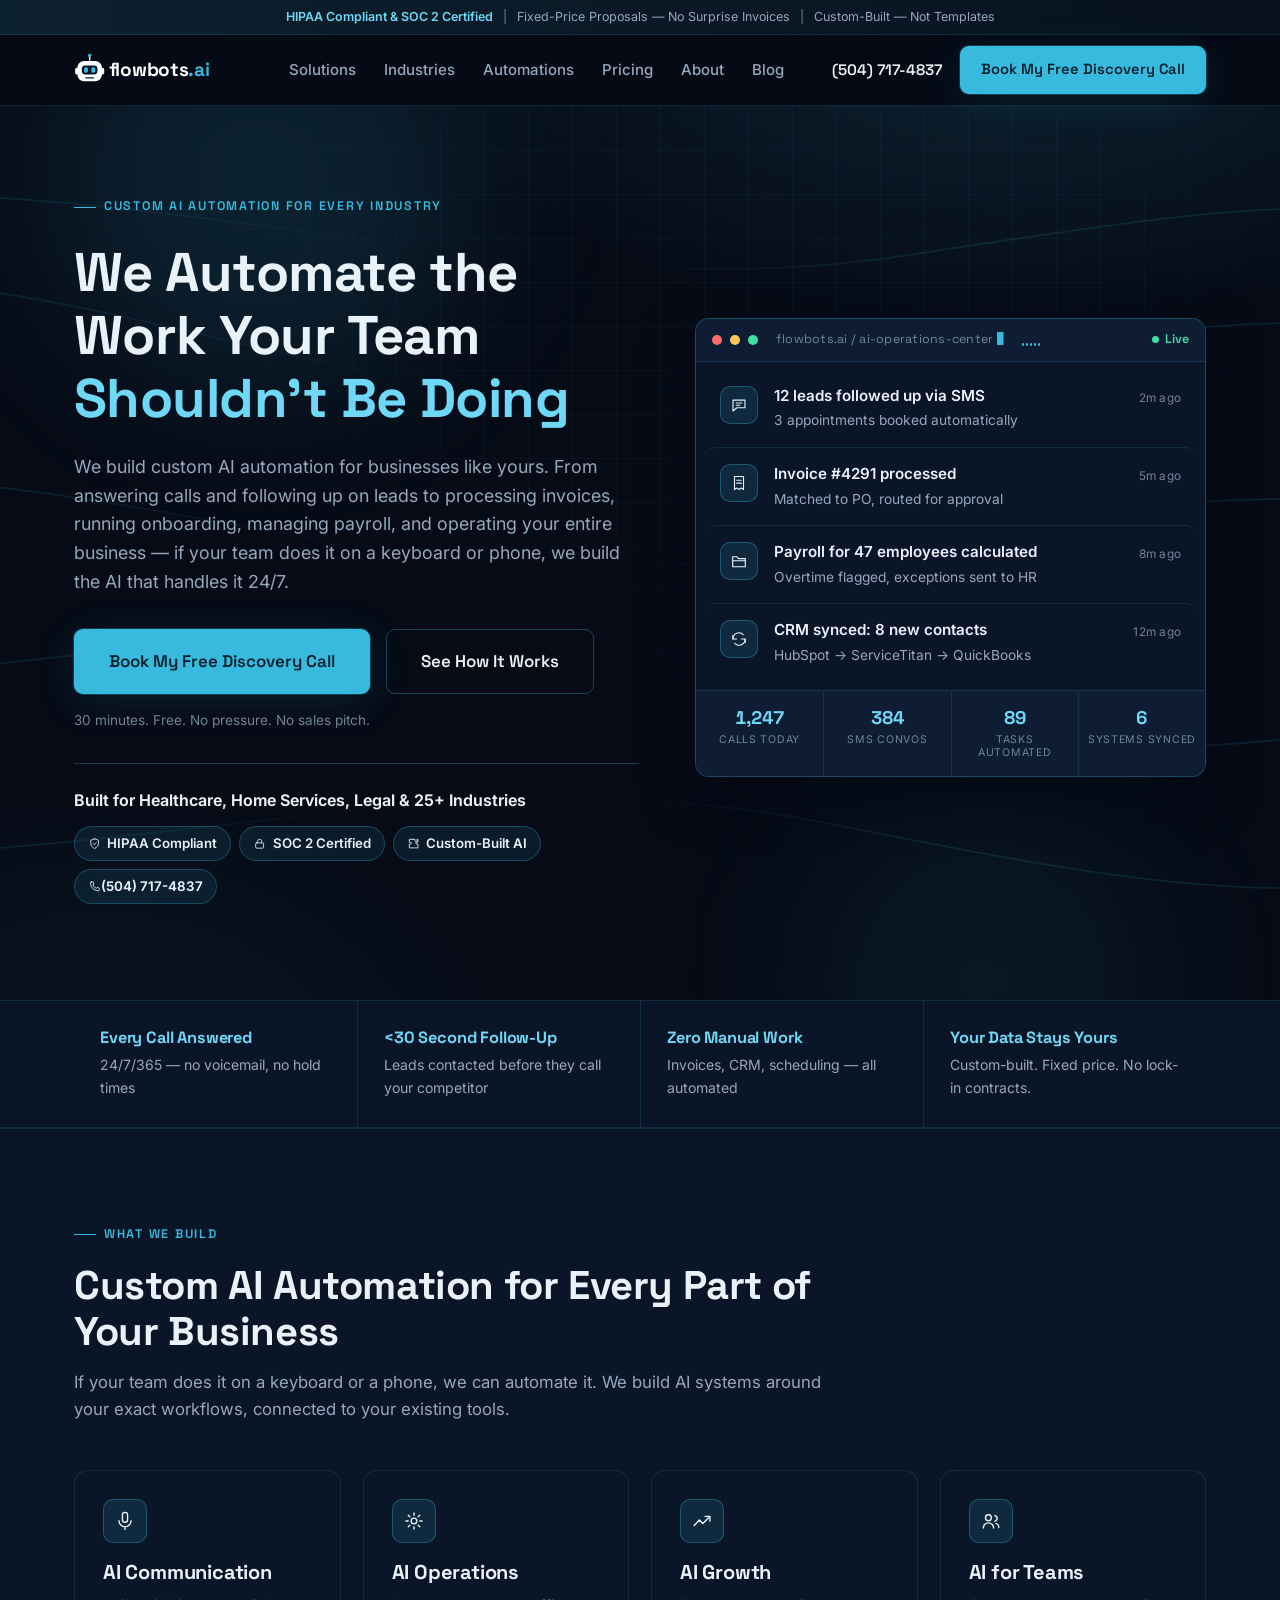
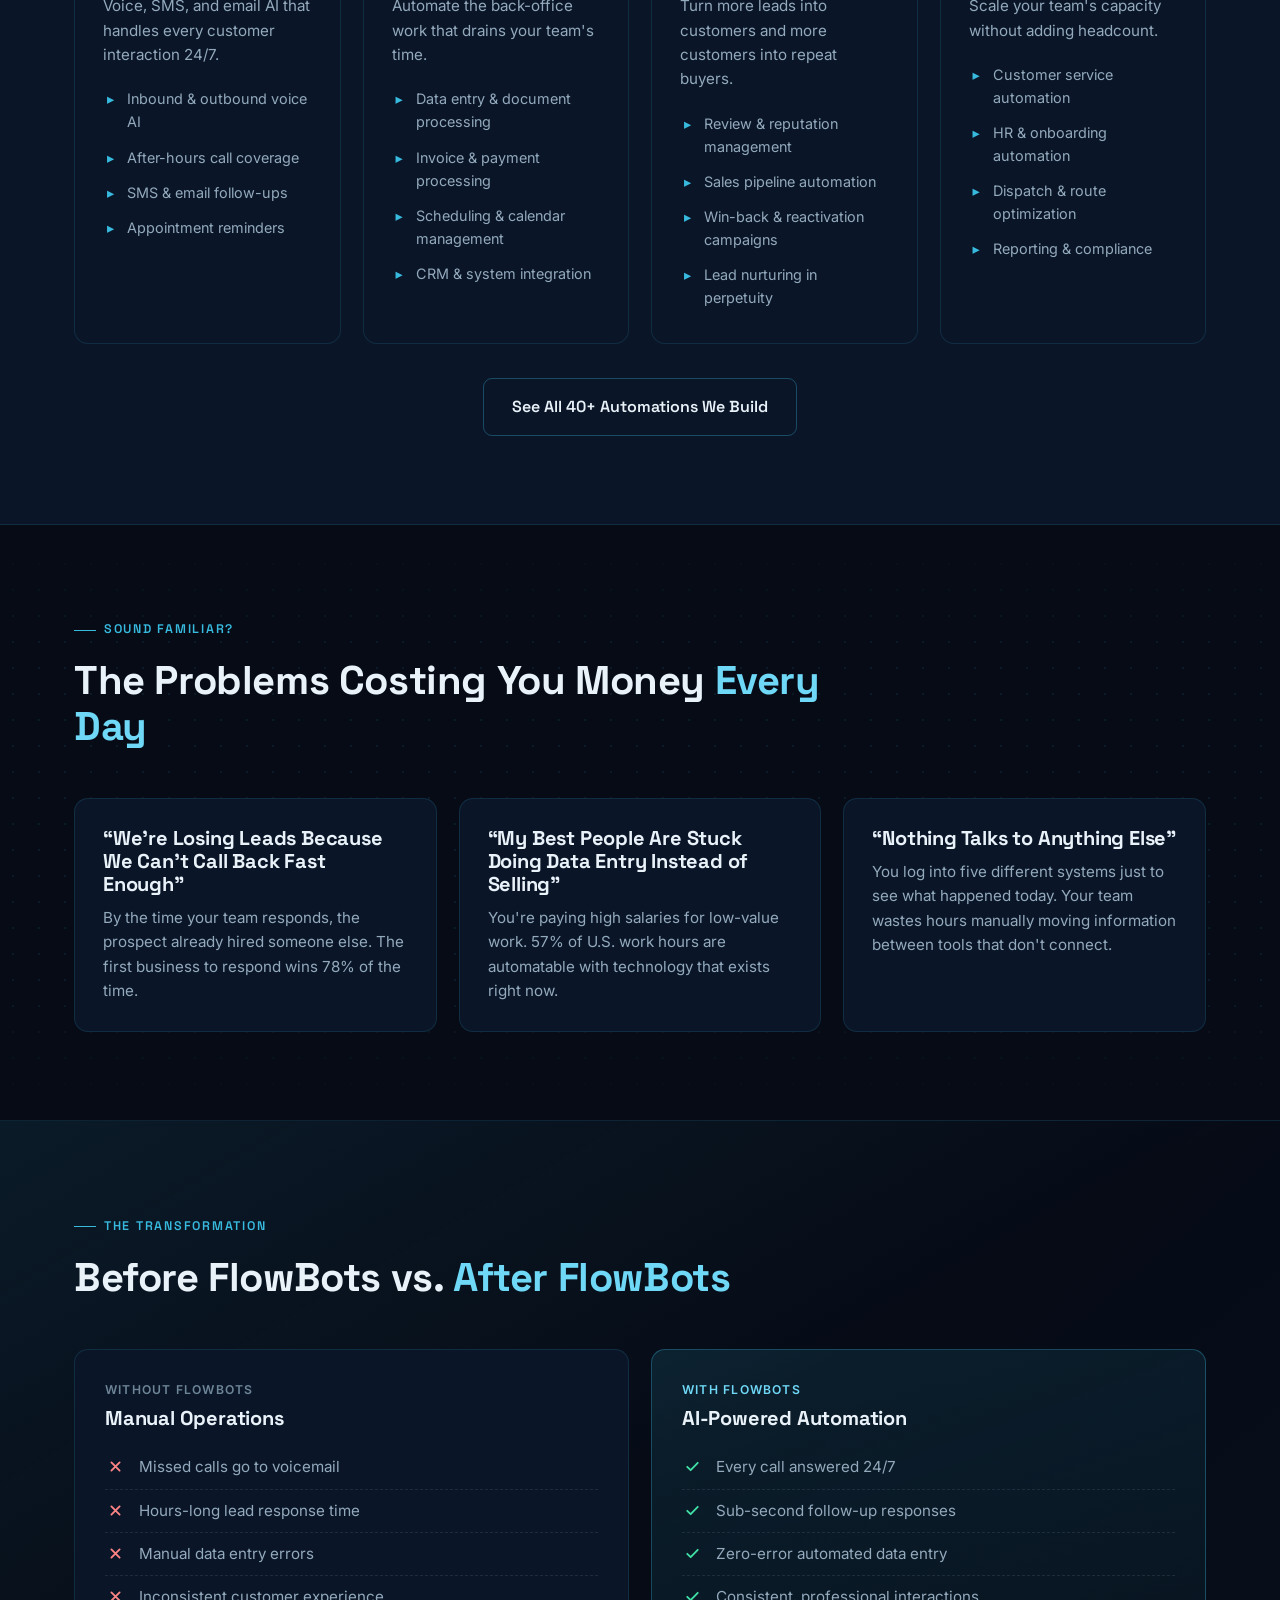
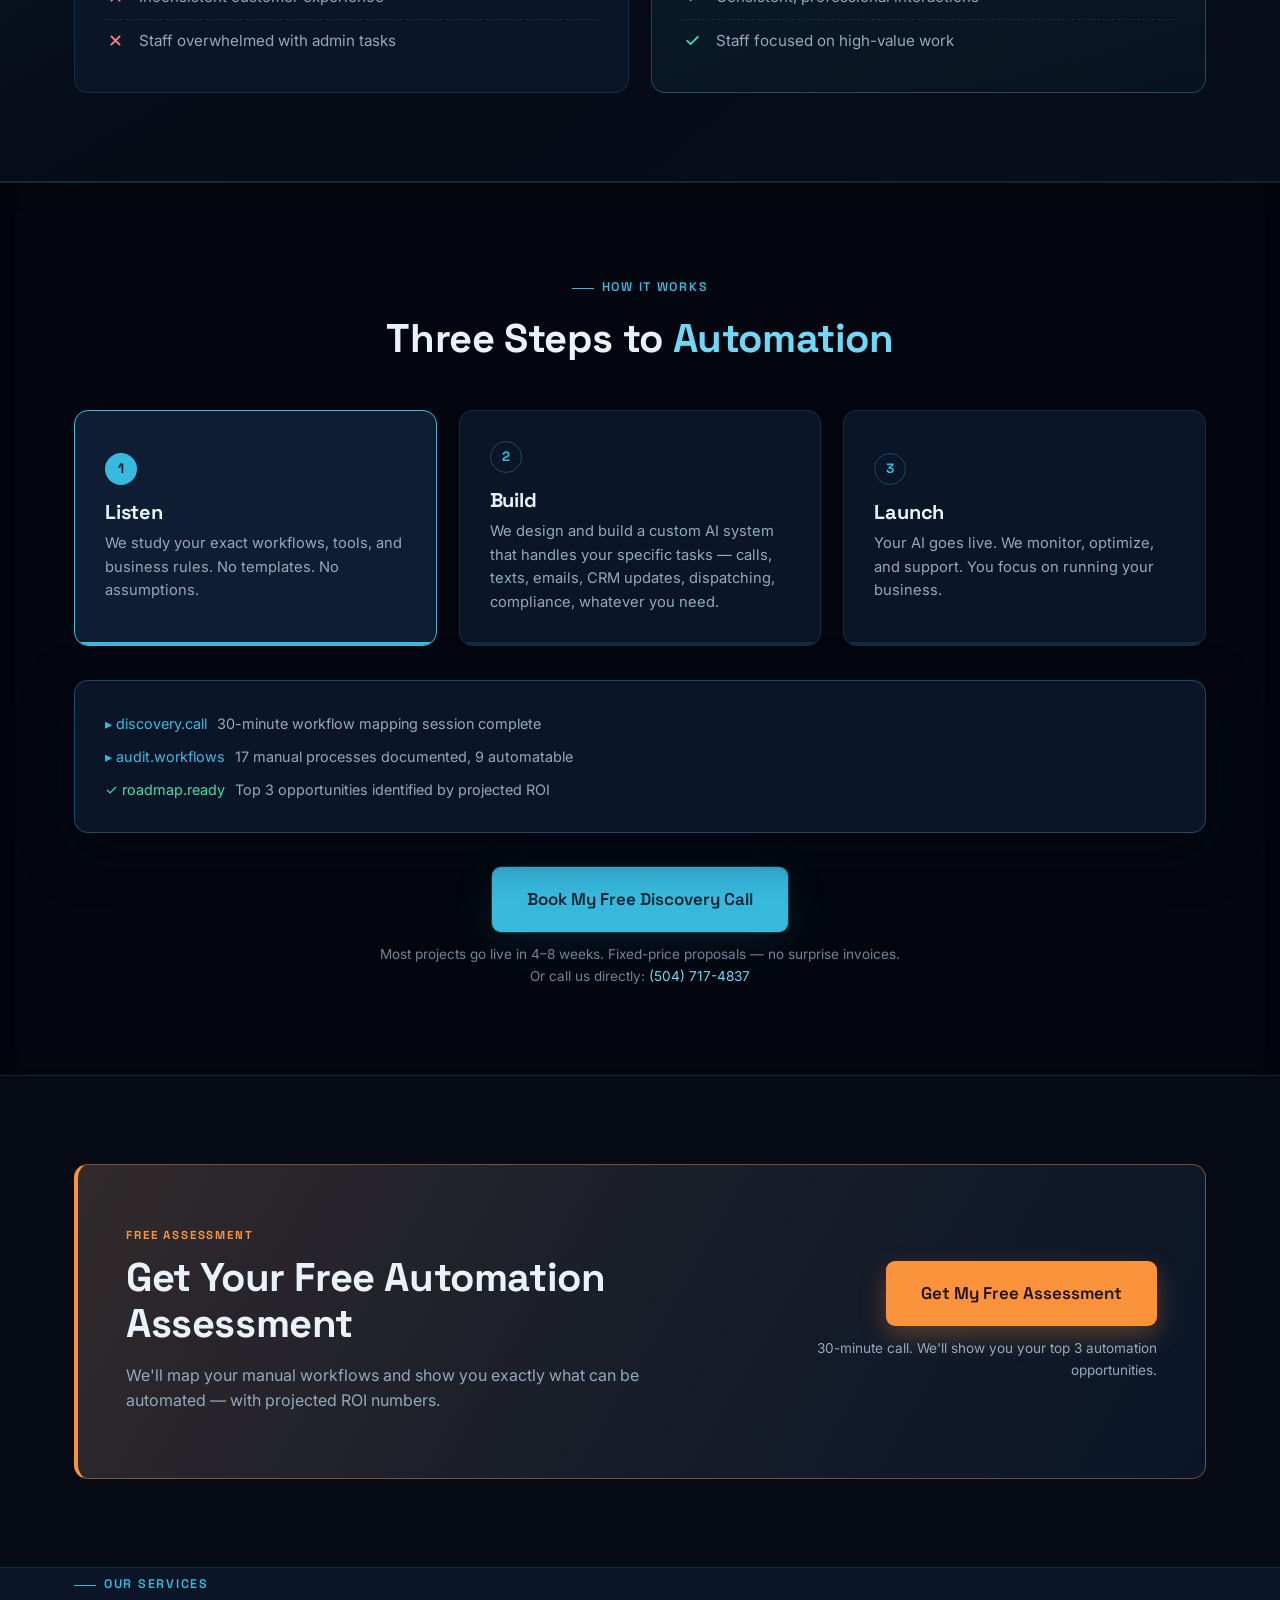
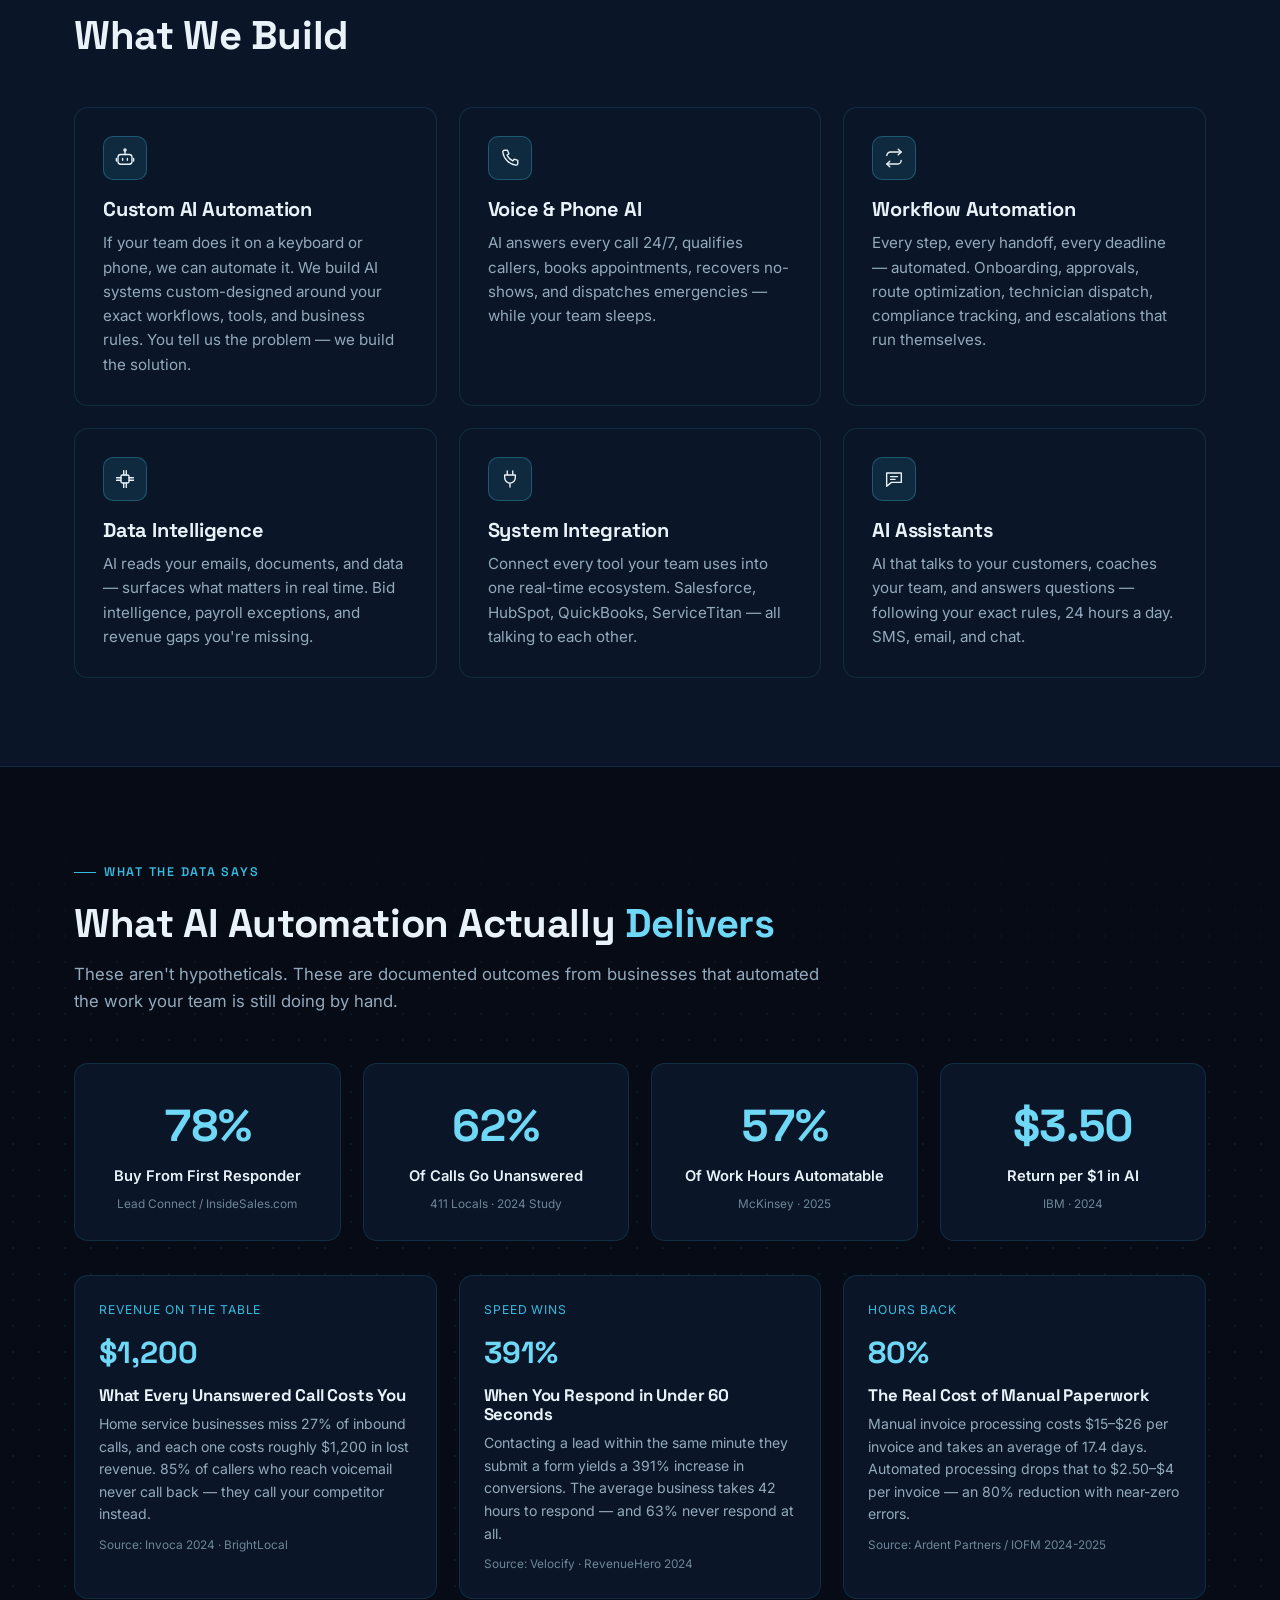
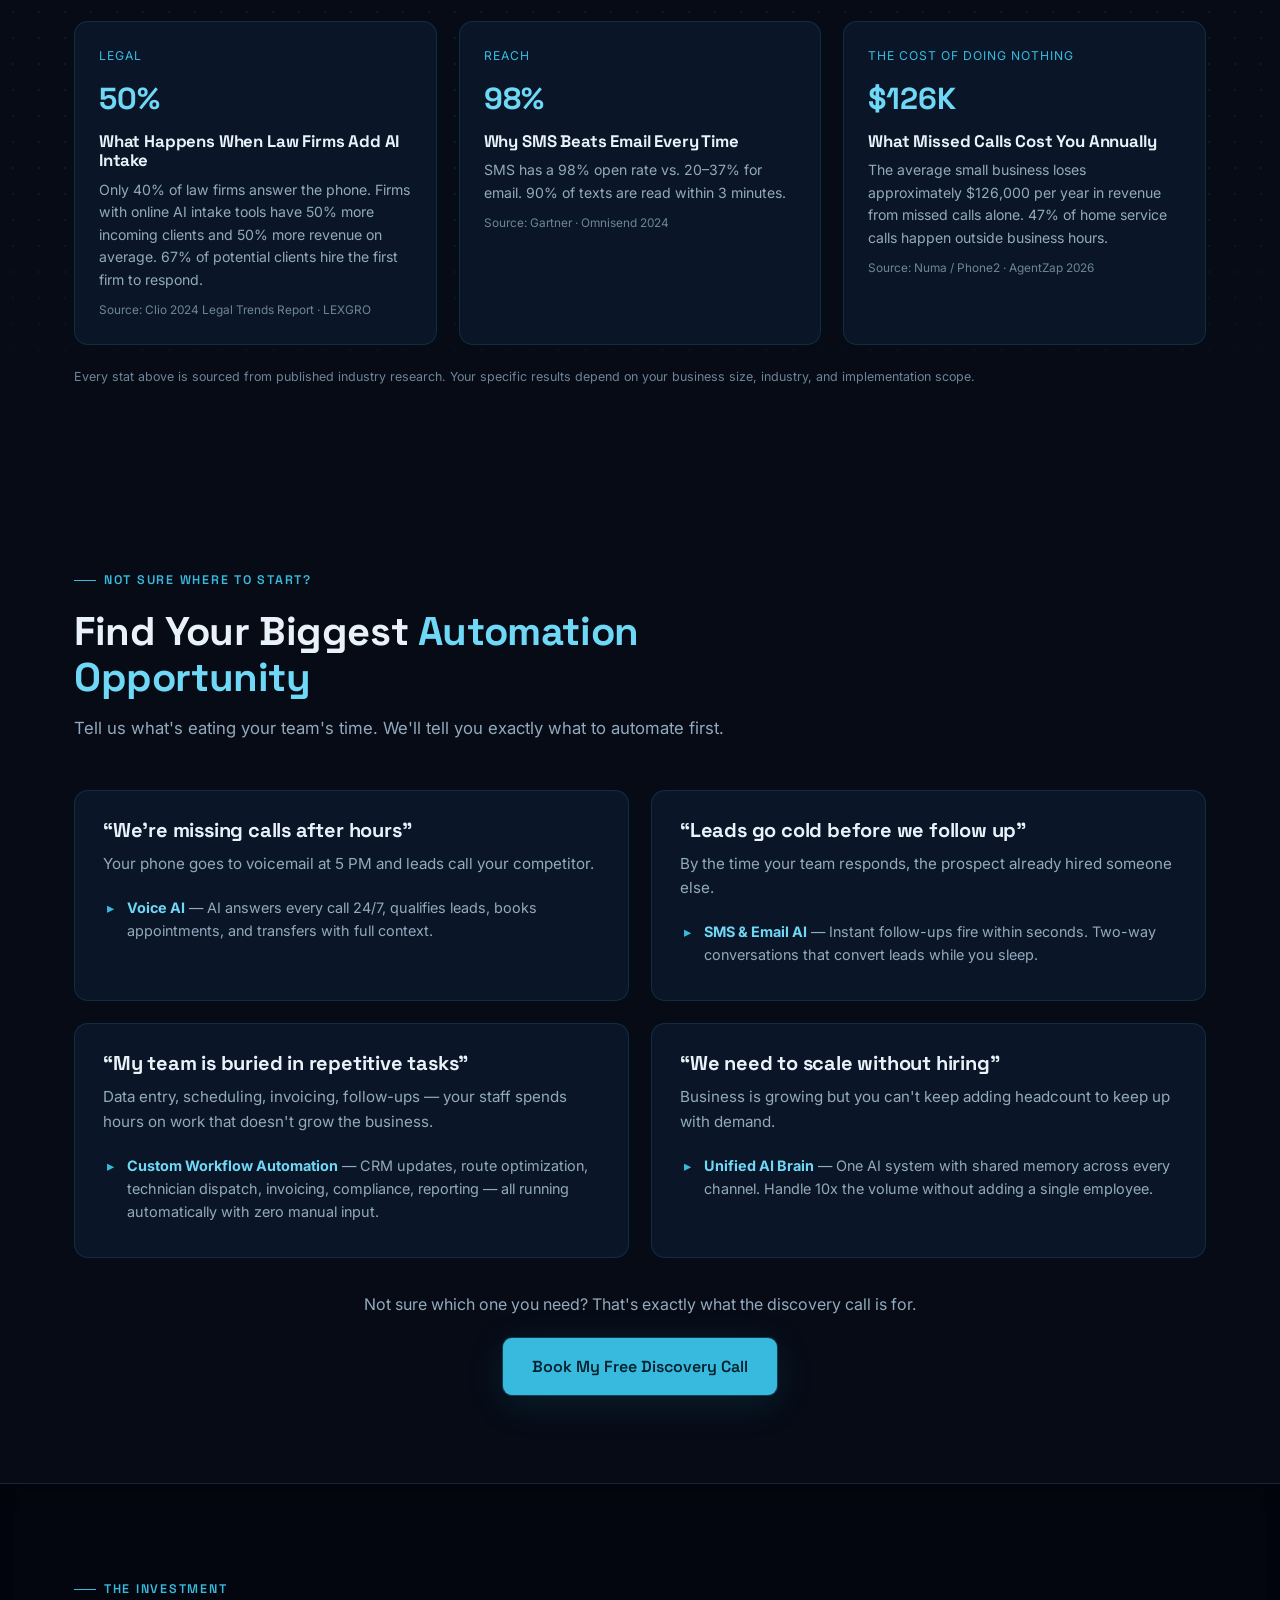
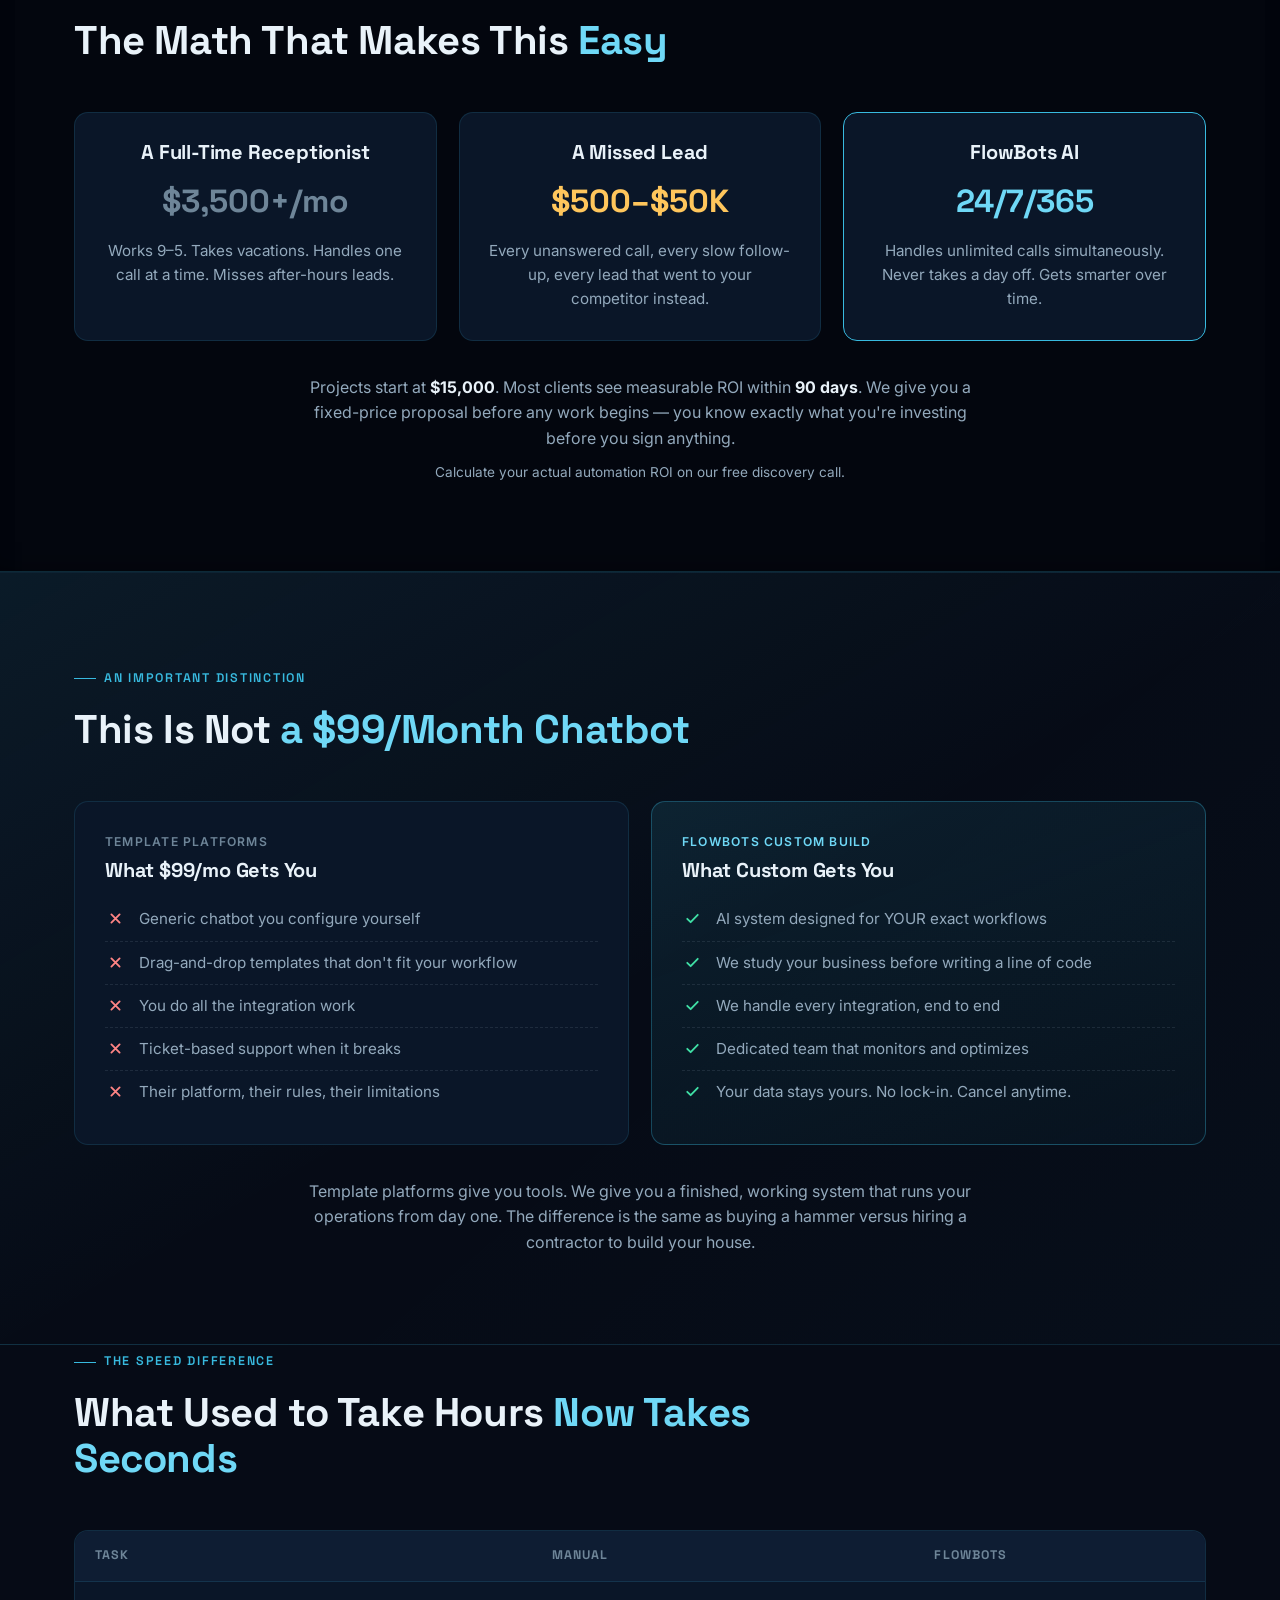
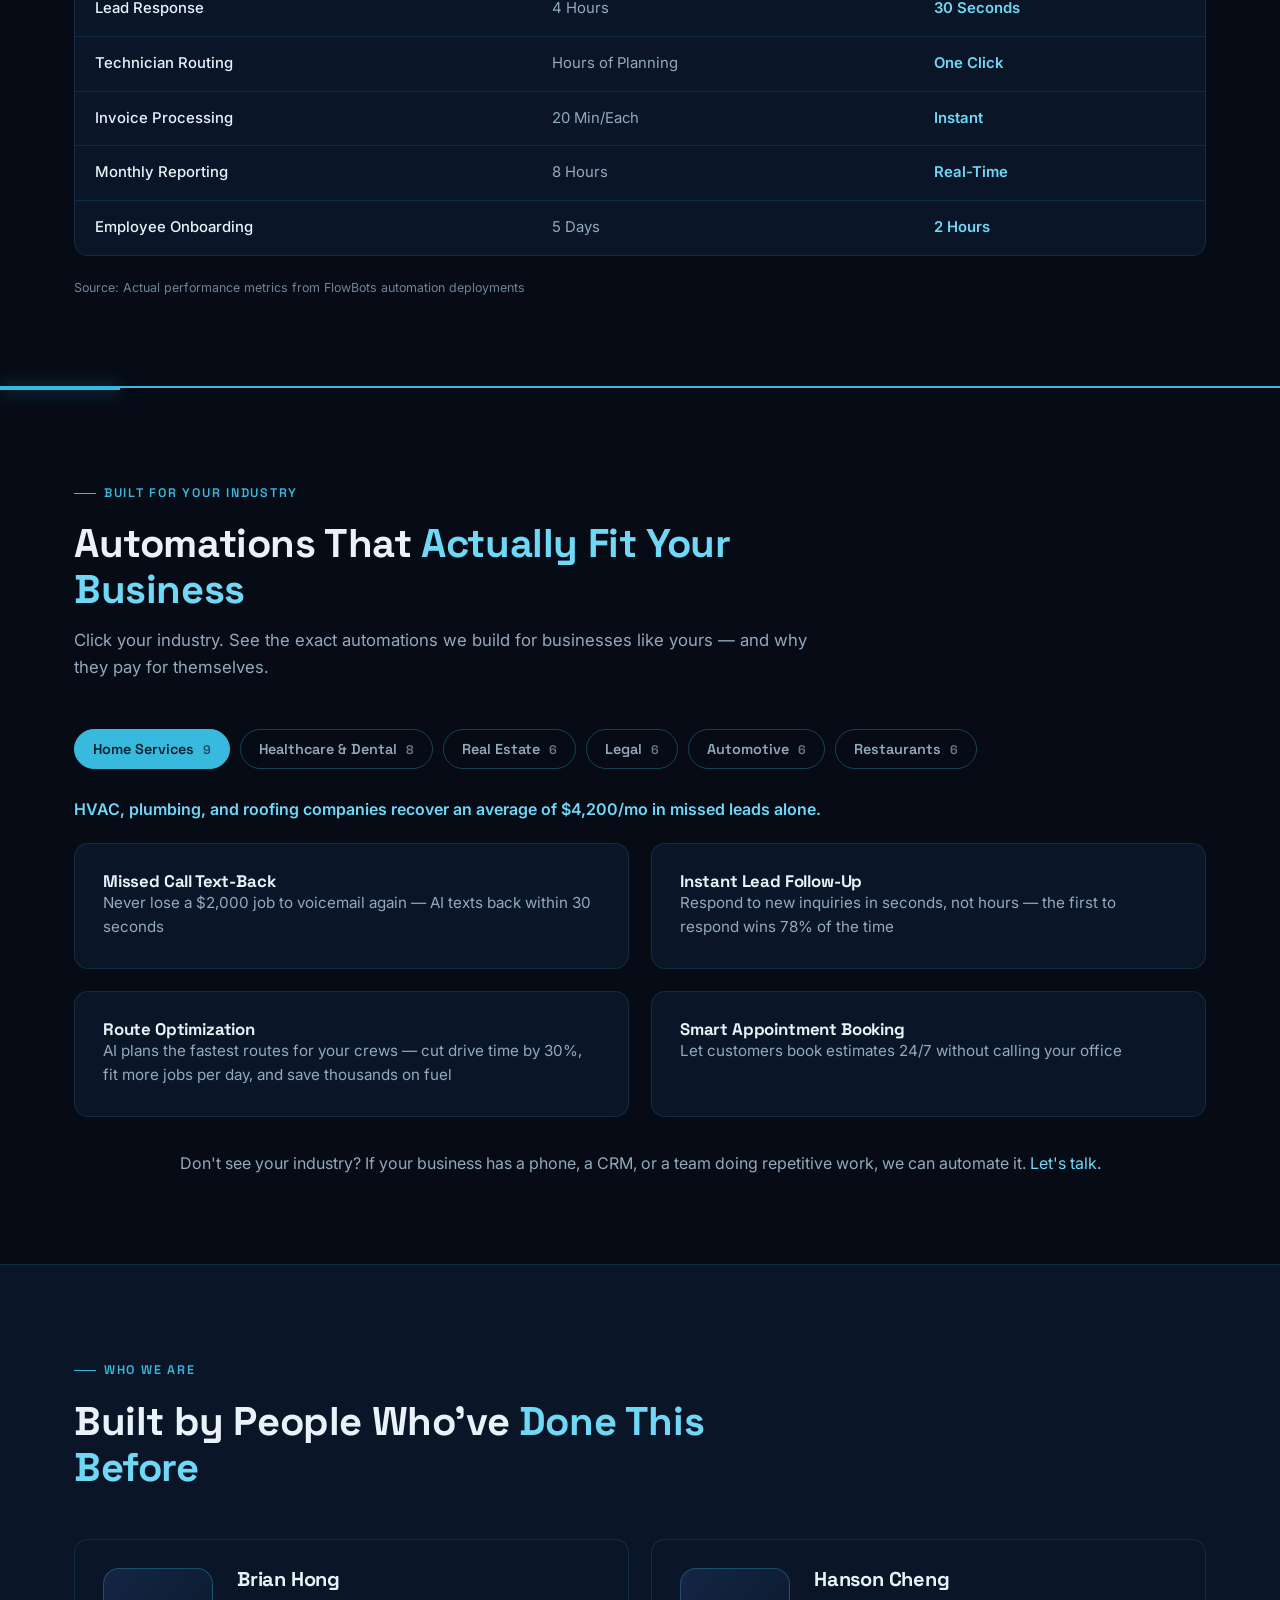
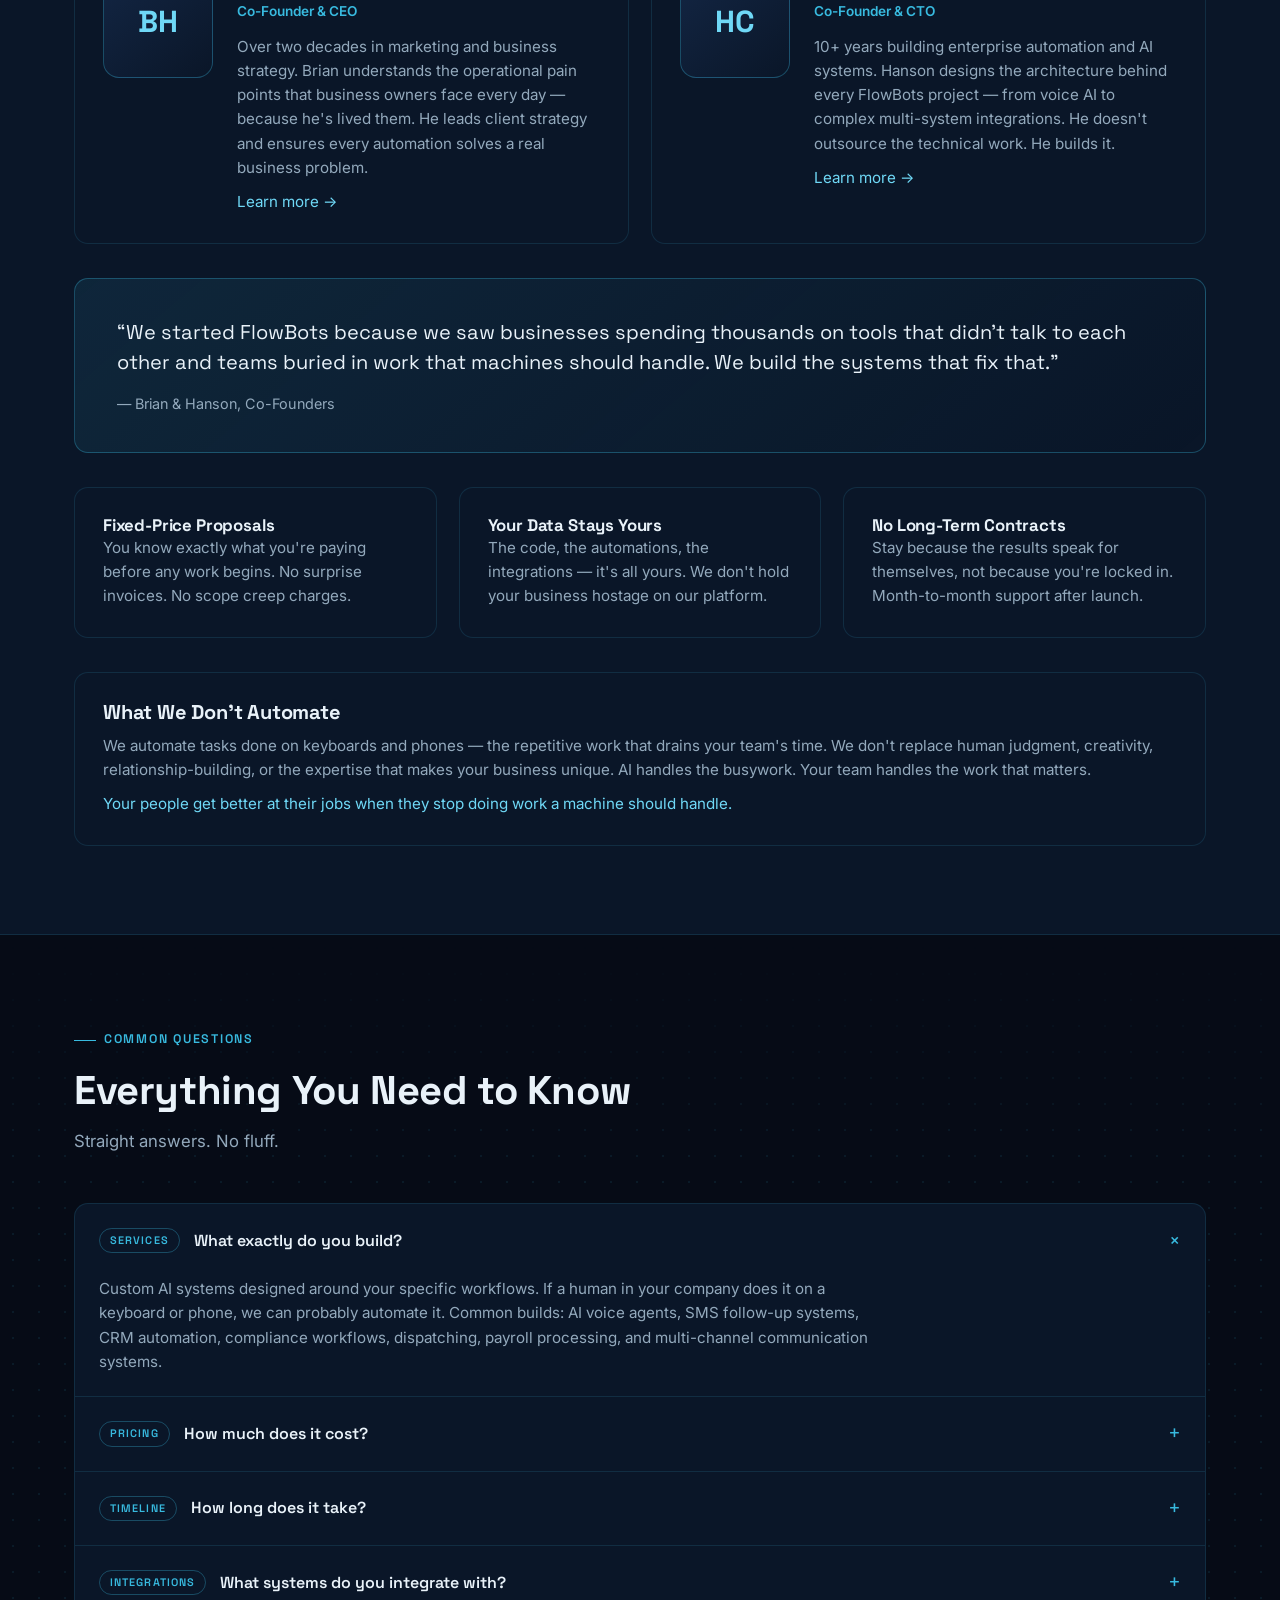
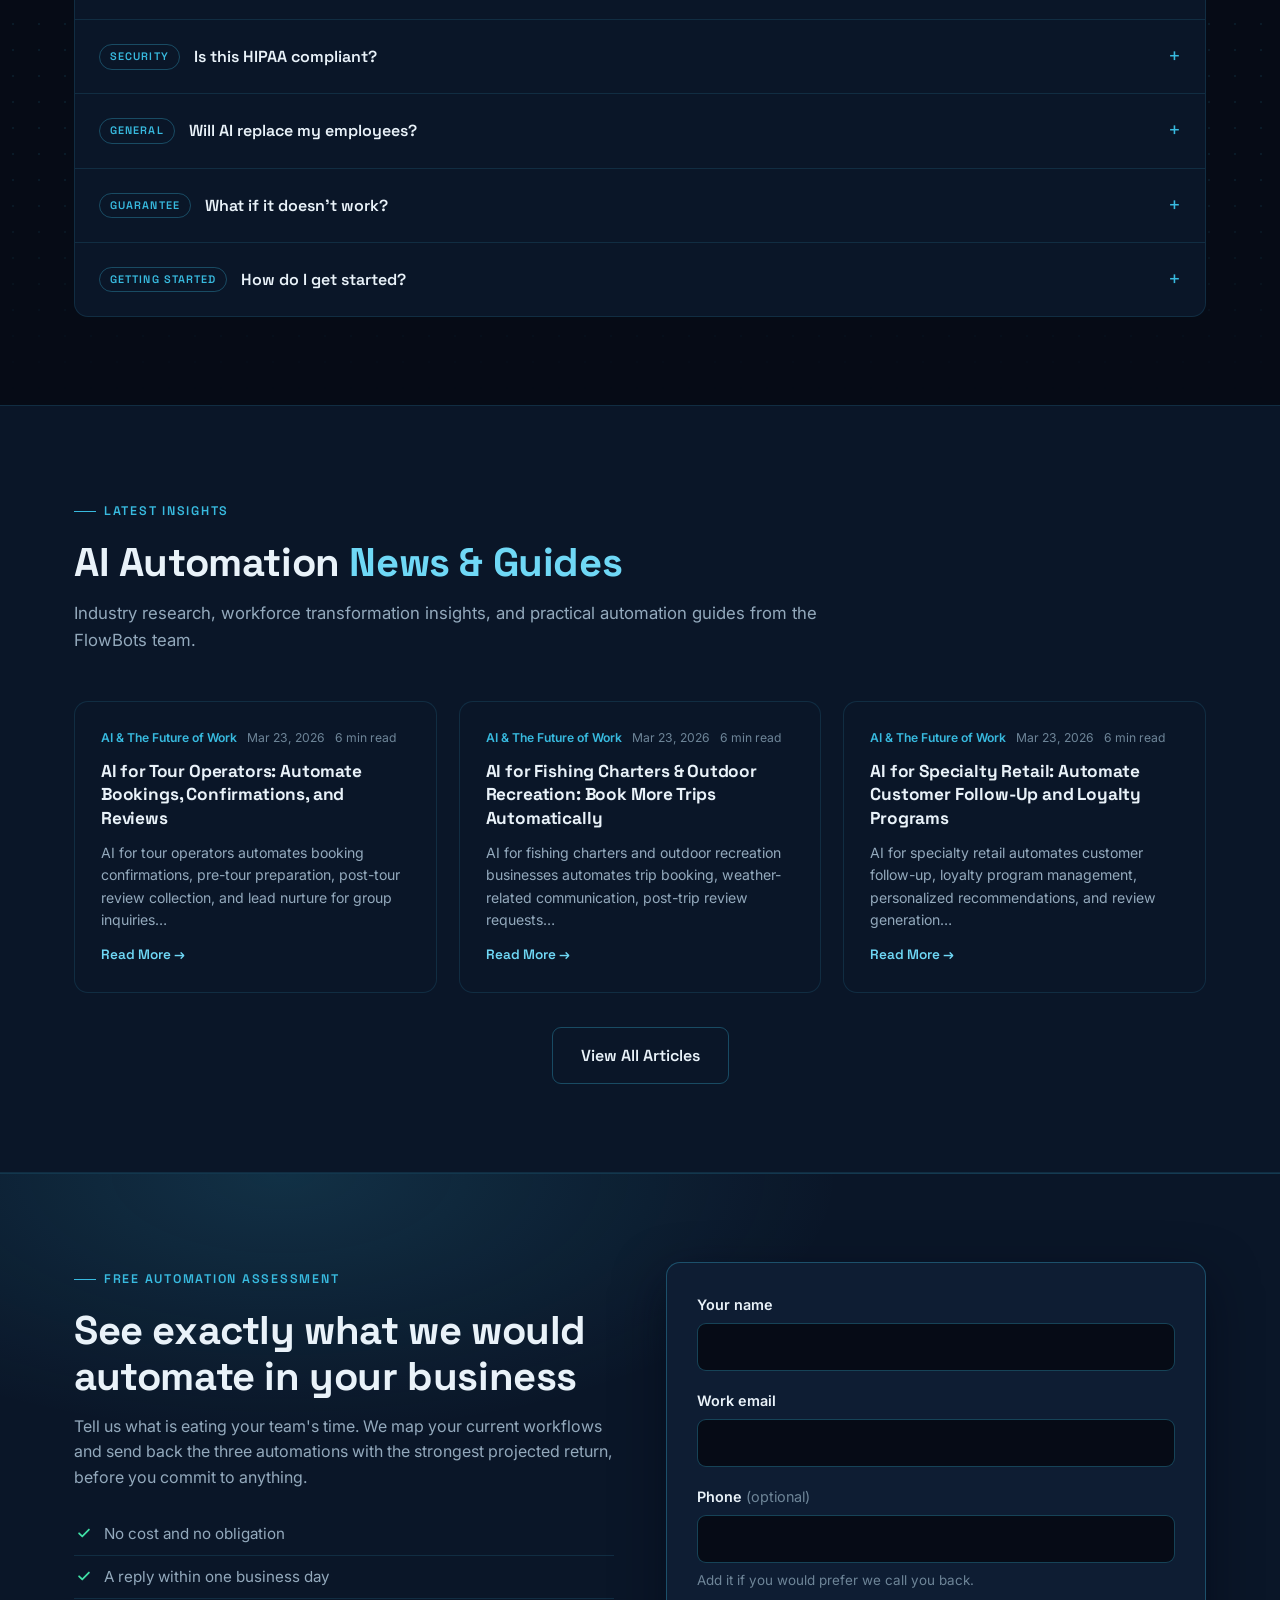
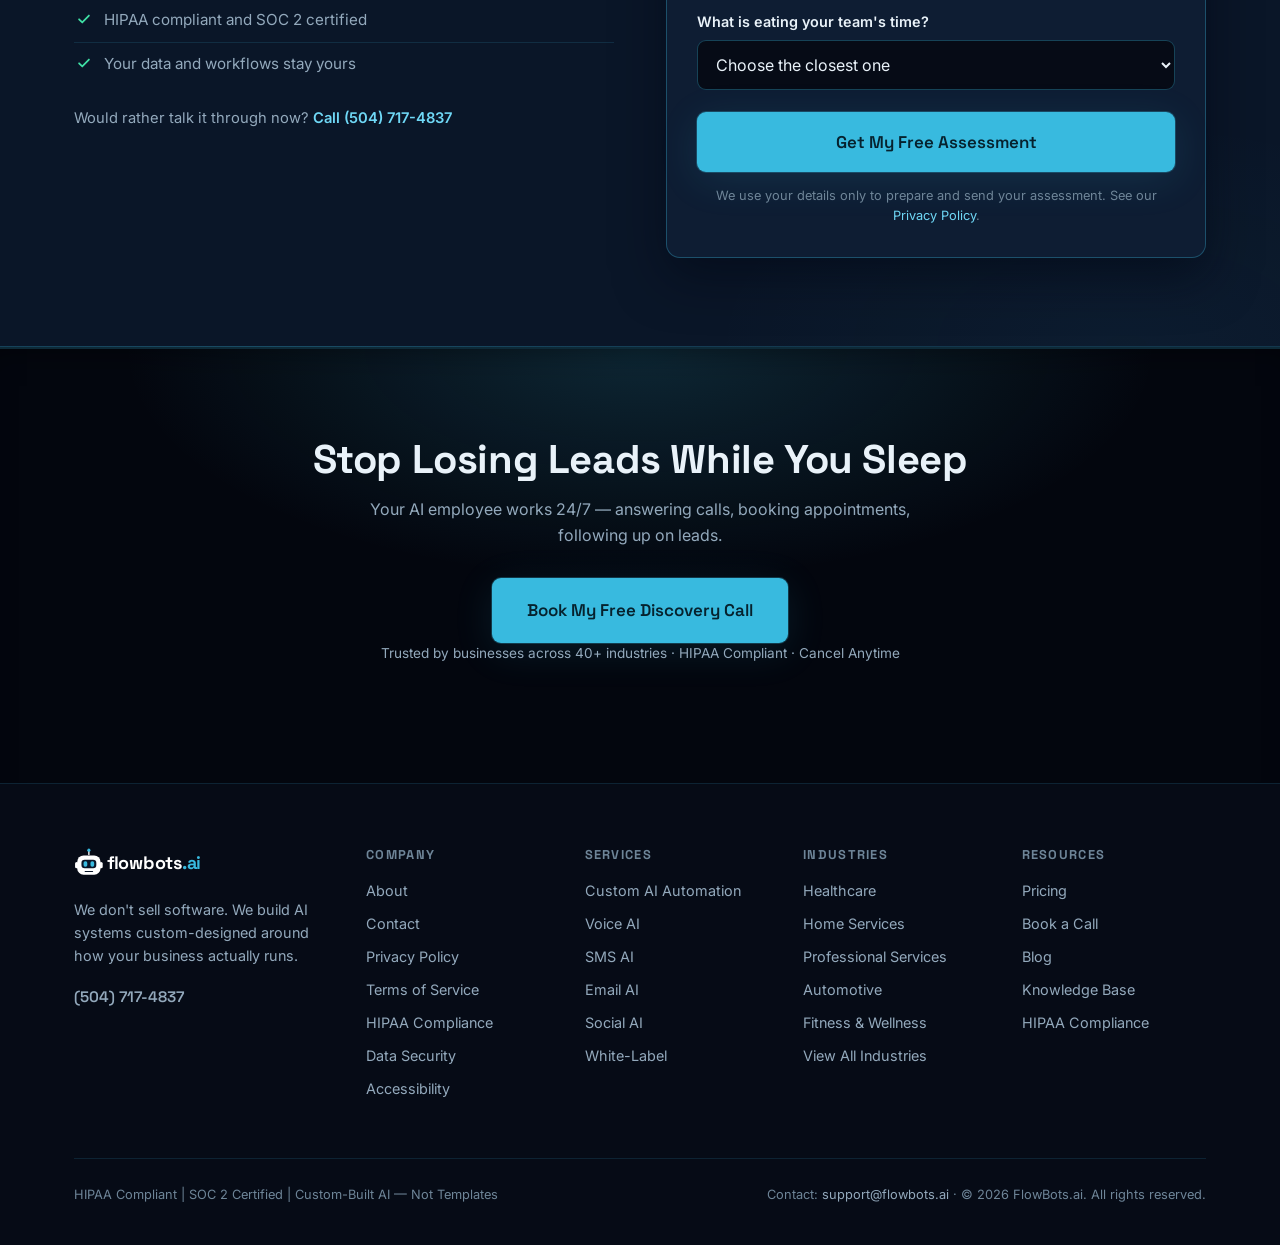
==== index.html @ cafbb1cc "Fix broken CSS, hero panel placement, crowded panel rows, and a flat assessment band Root cause of t" ====
<!DOCTYPE html>
<html lang="en">
<head>
<meta charset="UTF-8">
<meta name="viewport" content="width=device-width, initial-scale=1.0">
<title>FlowBots.ai — Custom AI Automation for Your Business | Voice AI, SMS, Workflow Automation</title>
<meta name="description" content="We build custom AI automation for businesses like yours. Voice AI, SMS follow-up, workflow automation — if your team does it on a keyboard or phone, we build the AI that handles it 24/7.">
<link rel="preconnect" href="https://fonts.googleapis.com">
<link rel="preconnect" href="https://fonts.gstatic.com" crossorigin>
<link href="https://fonts.googleapis.com/css2?family=Space+Grotesk:wght@500;600;700&family=Inter:wght@400;500;600&display=swap" rel="stylesheet">
<link rel="stylesheet" href="style.css?v=16">
<script>/* These are the animated designs: motion is on unless a URL explicitly
   asks for ?motion=off. A production build should restore respect for
   prefers-reduced-motion; this is a review prototype. */
try{if(!/[?&]motion=off/.test(location.search))document.documentElement.classList.add('motion-on');}catch(e){}</script>
</head>
<body>
<svg class="icon-sprite" aria-hidden="true" focusable="false" style="position:absolute;width:0;height:0;overflow:hidden"><defs><symbol id="i-phone" viewBox="0 0 24 24"><path d="M6.2 3.5h3.1l1.5 3.9-2 1.4a12.4 12.4 0 0 0 6.4 6.4l1.4-2 3.9 1.5v3.1a2 2 0 0 1-2.2 2A16.6 16.6 0 0 1 4.2 5.7a2 2 0 0 1 2-2.2Z"/></symbol><symbol id="i-message" viewBox="0 0 24 24"><path d="M4 5.5h16v10.2H9.2L4 20V5.5Z"/><path d="M8.2 9.4h7.6M8.2 12.4h5"/></symbol><symbol id="i-shield" viewBox="0 0 24 24"><path d="M12 3.2 19 6v5.1c0 4.5-2.9 8-7 9.7-4.1-1.7-7-5.2-7-9.7V6l7-2.8Z"/><path d="M9.2 11.8 11.3 14l3.5-3.7"/></symbol><symbol id="i-plug" viewBox="0 0 24 24"><path d="M9 3.2v4.4M15 3.2v4.4M6.2 7.6h11.6v3.1a5.8 5.8 0 0 1-11.6 0V7.6ZM12 16.5v4.3"/></symbol><symbol id="i-gear" viewBox="0 0 24 24"><circle cx="12" cy="12" r="3.1"/><path d="M12 3.2v2.4M12 18.4v2.4M5.8 5.8l1.7 1.7M16.5 16.5l1.7 1.7M3.2 12h2.4M18.4 12h2.4M5.8 18.2l1.7-1.7M16.5 7.5l1.7-1.7"/></symbol><symbol id="i-chart" viewBox="0 0 24 24"><path d="M3.5 20.4h17"/><path d="M6.8 20.4v-6.2M11.4 20.4V7.6M16 20.4v-9.2"/></symbol><symbol id="i-sync" viewBox="0 0 24 24"><path d="M20.2 12a8.2 8.2 0 0 1-13.9 5.9M3.8 12A8.2 8.2 0 0 1 17.7 6.1"/><path d="M3.8 7.2V12h4.8M20.2 16.8V12h-4.8"/></symbol><symbol id="i-folder" viewBox="0 0 24 24"><path d="M3.6 6.4h5.6l2 2.4h9.2v10.8H3.6V6.4Z"/><path d="M3.6 11.6h16.8"/></symbol><symbol id="i-puzzle" viewBox="0 0 24 24"><path d="M9.4 4.2h5.2v2.3a1.7 1.7 0 1 0 3.4 0V4.2h1.8v5.2h-2.3a1.7 1.7 0 1 0 0 3.4h2.3v6.9H4.2v-6.9h2.3a1.7 1.7 0 1 0 0-3.4H4.2V4.2h5.2Z"/></symbol><symbol id="i-bolt" viewBox="0 0 24 24"><path d="M13.4 2.6 4.8 13.5h5.9l-1.1 7.9 8.6-10.9h-5.9l1.1-7.9Z"/></symbol><symbol id="i-lock" viewBox="0 0 24 24"><rect x="4.8" y="10.6" width="14.4" height="9.6" rx="2"/><path d="M8.2 10.6V7.9a3.8 3.8 0 0 1 7.6 0v2.7"/></symbol><symbol id="i-unlock" viewBox="0 0 24 24"><rect x="4.8" y="10.6" width="14.4" height="9.6" rx="2"/><path d="M8.2 10.6V7.9a3.8 3.8 0 0 1 7.1-1.9"/></symbol><symbol id="i-document" viewBox="0 0 24 24"><path d="M6.2 3.4h7.4l4.2 4.2v13H6.2V3.4Z"/><path d="M13.6 3.4v4.2h4.2M9.2 12.4h5.6M9.2 15.8h5.6"/></symbol><symbol id="i-flask" viewBox="0 0 24 24"><path d="M9.4 3.4v6.1L4.6 18a2 2 0 0 0 1.7 3h11.4a2 2 0 0 0 1.7-3l-4.8-8.5V3.4"/><path d="M8.2 3.4h7.6M7.4 14.2h9.2"/></symbol><symbol id="i-trending" viewBox="0 0 24 24"><path d="M3.4 16.8 9.2 11l3.7 3.7 7.7-7.7"/><path d="M15.4 7h5.2v5.2"/></symbol><symbol id="i-users" viewBox="0 0 24 24"><circle cx="9.2" cy="8.4" r="3.2"/><path d="M3.6 19.6a5.6 5.6 0 0 1 11.2 0"/><path d="M16.2 6.2a3 3 0 0 1 0 5.9M17.4 14.6a5 5 0 0 1 3.2 4.6"/></symbol><symbol id="i-bot" viewBox="0 0 24 24"><rect x="4.4" y="8.2" width="15.2" height="10.6" rx="3"/><path d="M12 4.2v4M9.4 12.6v1.8M14.6 12.6v1.8M2.6 12.4v3M21.4 12.4v3"/><circle cx="12" cy="3.2" r="1.2"/></symbol><symbol id="i-tools" viewBox="0 0 24 24"><path d="M14.8 6.4a3.8 3.8 0 0 0 5 5l-9.6 9.6a2.2 2.2 0 0 1-3.1-3.1l9.6-9.6a3.8 3.8 0 0 0-5-5"/></symbol><symbol id="i-receipt" viewBox="0 0 24 24"><path d="M6 3.4h12v17.2l-3-1.9-3 1.9-3-1.9-3 1.9V3.4Z"/><path d="M9 8.4h6M9 12.2h6"/></symbol><symbol id="i-star" viewBox="0 0 24 24"><path d="m12 3.4 2.7 5.5 6 .9-4.3 4.2 1 6-5.4-2.8-5.4 2.8 1-6L3.3 9.8l6-.9L12 3.4Z"/></symbol><symbol id="i-mic" viewBox="0 0 24 24"><rect x="9.2" y="2.6" width="5.6" height="10.8" rx="2.8"/><path d="M5.4 11.6a6.6 6.6 0 0 0 13.2 0M12 18.2v3.2"/></symbol><symbol id="i-repeat" viewBox="0 0 24 24"><path d="M4.2 9.4a4 4 0 0 1 4-4h11.6M19.8 14.6a4 4 0 0 1-4 4H4.2"/><path d="M16.6 2.4 19.8 5.4l-3.2 3M7.4 15.6 4.2 18.6l3.2 3"/></symbol><symbol id="i-cpu" viewBox="0 0 24 24"><rect x="7.6" y="7.6" width="8.8" height="8.8" rx="1.6"/><path d="M10.6 2.8v4.8M13.4 2.8v4.8M10.6 16.4v4.8M13.4 16.4v4.8M2.8 10.6h4.8M2.8 13.4h4.8M16.4 10.6h4.8M16.4 13.4h4.8"/></symbol><symbol id="i-calendar" viewBox="0 0 24 24"><rect x="3.8" y="5.4" width="16.4" height="15" rx="2"/><path d="M8.2 2.8v4.4M15.8 2.8v4.4M3.8 10.4h16.4"/></symbol><symbol id="i-card" viewBox="0 0 24 24"><rect x="2.8" y="5.2" width="18.4" height="13.6" rx="2.2"/><path d="M2.8 10h18.4M6.4 14.6h3.4"/></symbol><symbol id="i-ruler" viewBox="0 0 24 24"><path d="m3.4 15.4 12-12 5.2 5.2-12 12-5.2-5.2Z"/><path d="m7.4 11.4 2 2M10.6 8.2l2 2M13.8 5 15.8 7"/></symbol><symbol id="i-clock" viewBox="0 0 24 24"><circle cx="12" cy="12" r="8.6"/><path d="M12 6.8V12l3.4 2.2"/></symbol><symbol id="i-search" viewBox="0 0 24 24"><circle cx="10.8" cy="10.8" r="6.8"/><path d="m16 16 4.6 4.6"/></symbol><symbol id="i-graduation" viewBox="0 0 24 24"><path d="M2.8 8.6 12 4.2l9.2 4.4-9.2 4.4L2.8 8.6Z"/><path d="M6.6 10.6v5.2c0 1.6 2.4 2.9 5.4 2.9s5.4-1.3 5.4-2.9v-5.2M20.4 9v5.4"/></symbol><symbol id="i-target" viewBox="0 0 24 24"><circle cx="12" cy="12" r="8.4"/><circle cx="12" cy="12" r="4.6"/><circle cx="12" cy="12" r="1"/></symbol><symbol id="i-home" viewBox="0 0 24 24"><path d="M3.8 10.8 12 3.8l8.2 7v9.4H3.8v-9.4Z"/><path d="M9.4 20.2v-5.6h5.2v5.6"/></symbol><symbol id="i-health" viewBox="0 0 24 24"><path d="M6.2 3.2v5.4a4.6 4.6 0 0 0 9.2 0V3.2"/><path d="M4.4 3.2h3.6M13.6 3.2h3.6M10.8 13a5.4 5.4 0 0 0 5.4 5.2 3.6 3.6 0 0 0 3.6-3.6v-1.2"/><circle cx="19.8" cy="11.4" r="2"/></symbol><symbol id="i-building" viewBox="0 0 24 24"><path d="M4.2 20.6V8.2L12 3.4l7.8 4.8v12.4"/><path d="M3 20.6h18M8 11.4h2.4M13.6 11.4H16M8 15.4h2.4M13.6 15.4H16"/></symbol><symbol id="i-check" viewBox="0 0 24 24"><path d="m4.6 12.4 4.8 4.8 10-10.4"/></symbol><symbol id="i-x" viewBox="0 0 24 24"><path d="M6.2 6.2l11.6 11.6M17.8 6.2 6.2 17.8"/></symbol><symbol id="i-menu" viewBox="0 0 24 24"><path d="M3.8 7h16.4M3.8 12h16.4M3.8 17h16.4"/></symbol><symbol id="i-arrow-down" viewBox="0 0 24 24"><path d="M12 4.2v14.6M6.4 13.4 12 19l5.6-5.6"/></symbol><symbol id="i-mail" viewBox="0 0 24 24"><rect x="3.2" y="5.2" width="17.6" height="13.6" rx="2"/><path d="m3.8 6.6 8.2 6 8.2-6"/></symbol><symbol id="i-route" viewBox="0 0 24 24"><circle cx="6" cy="6" r="2.6"/><circle cx="18" cy="18" r="2.6"/><path d="M8.6 6h5.8a3.6 3.6 0 0 1 0 7.2H9.6a3.6 3.6 0 0 0 0 7.2h.4"/></symbol></defs></svg>

<div class="topbar">
  <b>HIPAA Compliant &amp; SOC 2 Certified</b><span class="sep">|</span><span class="hide-m">Fixed-Price Proposals — No Surprise Invoices</span><span class="sep hide-m">|</span><span class="hide-m">Custom-Built — Not Templates</span>
</div>

<header class="site-header">
  <div class="wrap nav">
    <a class="brand" href="index.html" aria-label="FlowBots.ai home">
      <svg xmlns="http://www.w3.org/2000/svg" width="200" height="38" viewBox="0 0 320 60" role="img" aria-label="flowbots.ai"><g transform="translate(2 4)"><path stroke="#fff" stroke-linecap="round" stroke-width="2.5" d="M26 0v8"/><circle cx="26" r="3" fill="#38badf"/><rect width="44" height="36" x="4" y="10" fill="#fff" rx="12" ry="12"/><rect width="6" height="12" y="22" fill="#fff" rx="3" ry="3"/><rect width="6" height="12" x="46" y="22" fill="#fff" rx="3" ry="3"/><rect width="28" height="16" x="12" y="18" fill="#0a1628" rx="6" ry="6"/><rect width="7" height="10" x="16" y="21" fill="#38badf" rx="3" ry="3"/><rect width="7" height="10" x="29" y="21" fill="#38badf" rx="3" ry="3"/><path stroke="#0a1628" stroke-linecap="round" stroke-width="2" d="M19 40h14"/></g><text x="62" y="40" fill="#fff" font-family="'Space Grotesk','DM Sans',Arial,sans-serif" font-size="34" font-weight="700" letter-spacing="-.5">flowbots<tspan fill="#38badf">.ai</tspan></text></svg>
    </a>
    <ul class="nav-links">
      <li><a href="solutions.html">Solutions</a></li>
      <li><a href="industries.html">Industries</a></li>
      <li><a href="automations.html">Automations</a></li>
      <li><a href="pricing.html">Pricing</a></li>
      <li><a href="about.html">About</a></li>
      <li><a href="blog.html">Blog</a></li>
    </ul>
    <div class="nav-cta">
      <a class="nav-phone" href="tel:+15047174837" data-track="tel-click">(504) 717-4837</a>
      <a class="btn btn-primary" href="https://www.flowbots.ai/book-call/" data-track="cta-book">Book My Free Discovery Call</a>
      <button class="nav-toggle" aria-expanded="false" aria-label="Open menu"><svg class="ico" aria-hidden="true"><use href="#i-menu"></use></svg></button>
    </div>
  </div>
  <nav class="mobile-menu" aria-label="Mobile">
    <a href="solutions.html">Solutions</a>
    <a href="industries.html">Industries</a>
    <a href="automations.html">Automations</a>
    <a href="pricing.html">Pricing</a>
    <a href="about.html">About</a>
    <a href="blog.html">Blog</a>
    <a href="tel:+15047174837" data-track="tel-click">(504) 717-4837</a>
  </nav>
</header>

<main>

<!-- ============ HERO ============ -->
<section class="hero">
  <div class="hero-fx" aria-hidden="true"><span class="fx-light fx-1"></span><span class="fx-light fx-2"></span><svg class="hero-flow" viewBox="0 0 1200 600" preserveAspectRatio="xMidYMid slice" aria-hidden="true"><path class="flow-line" pathLength="100" d="M-40 120 C 220 90, 380 210, 620 190 S 1000 120, 1260 160"/><path class="flow-line" pathLength="100" d="M-40 250 C 260 230, 420 340, 700 300 S 1030 250, 1260 285"/><path class="flow-line" pathLength="100" d="M-40 380 C 200 400, 430 300, 660 380 S 1020 430, 1260 390"/><path class="flow-line" pathLength="100" d="M-40 500 C 240 520, 470 430, 720 480 S 1040 540, 1260 500"/><path class="flow-line" pathLength="100" d="M-40 60  C 300 40, 520 140, 780 100 S 1060 60, 1260 90"/><path class="flow-pulse p1" pathLength="100" d="M-40 120 C 220 90, 380 210, 620 190 S 1000 120, 1260 160"/><path class="flow-pulse p2" pathLength="100" d="M-40 250 C 260 230, 420 340, 700 300 S 1030 250, 1260 285"/><path class="flow-pulse p3" pathLength="100" d="M-40 380 C 200 400, 430 300, 660 380 S 1020 430, 1260 390"/><path class="flow-pulse p4" pathLength="100" d="M-40 500 C 240 520, 470 430, 720 480 S 1040 540, 1260 500"/><path class="flow-pulse p5" pathLength="100" d="M-40 60  C 300 40, 520 140, 780 100 S 1060 60, 1260 90"/></svg></div>
  <div class="wrap hero-grid">
    <div class="hero-copy">
      <span class="eyebrow">Custom AI Automation for Every Industry</span>
      <h1>We Automate the Work Your Team <span class="accent">Shouldn't Be Doing</span></h1>
      <p class="lede">We build custom AI automation for businesses like yours. From answering calls and following up on leads to processing invoices, running onboarding, managing payroll, and operating your entire business — if your team does it on a keyboard or phone, we build the AI that handles it 24/7.</p>
      <div class="cta-row">
        <a class="btn btn-primary btn-lg" href="https://www.flowbots.ai/book-call/" data-track="cta-book">Book My Free Discovery Call</a>
        <a class="btn btn-ghost btn-lg" href="pricing.html">See How It Works</a>
      </div>
      <p class="micro">30 minutes. Free. No pressure. No sales pitch.</p>
      <p class="hero-trust"><b>Built for Healthcare, Home Services, Legal &amp; 25+ Industries</b><span class="trust-chips"><span><svg class="ico" aria-hidden="true"><use href="#i-shield"></use></svg>HIPAA Compliant</span><span><svg class="ico" aria-hidden="true"><use href="#i-lock"></use></svg>SOC 2 Certified</span><span><svg class="ico" aria-hidden="true"><use href="#i-puzzle"></use></svg>Custom-Built AI</span><span><a href="tel:+15047174837" data-track="tel-click"><svg class="ico" aria-hidden="true"><use href="#i-phone"></use></svg>(504) 717-4837</a></span></span></p>
    </div>

    <div class="panel" aria-label="Live AI operations feed (illustrative)">
      <div class="panel-bar">
        <span class="dot dot-r"></span><span class="dot dot-y"></span><span class="dot dot-g"></span>
        <span class="addr">flowbots.ai / ai-operations-center</span>
        <span class="wave" aria-hidden="true"><i></i><i></i><i></i><i></i><i></i></span>
        <span class="live-flag">Live</span>
      </div>
      <div class="feed" data-feed>
        <div class="feed-item"><div class="feed-icon"><svg class="ico" aria-hidden="true"><use href="#i-phone"></use></svg></div><div><b>After-hours call answered</b><span>Appointment booked for Wed 2 PM</span></div><time>Just now</time></div>
        <div class="feed-item"><div class="feed-icon"><svg class="ico" aria-hidden="true"><use href="#i-message"></use></svg></div><div><b>12 leads followed up via SMS</b><span>3 appointments booked automatically</span></div><time>2m ago</time></div>
        <div class="feed-item"><div class="feed-icon"><svg class="ico" aria-hidden="true"><use href="#i-receipt"></use></svg></div><div><b>Invoice #4291 processed</b><span>Matched to PO, routed for approval</span></div><time>5m ago</time></div>
        <div class="feed-item"><div class="feed-icon"><svg class="ico" aria-hidden="true"><use href="#i-folder"></use></svg></div><div><b>Payroll for 47 employees calculated</b><span>Overtime flagged, exceptions sent to HR</span></div><time>8m ago</time></div>
        <div class="feed-item"><div class="feed-icon"><svg class="ico" aria-hidden="true"><use href="#i-sync"></use></svg></div><div><b>CRM synced: 8 new contacts</b><span>HubSpot → ServiceTitan → QuickBooks</span></div><time>12m ago</time></div>
        <div class="feed-item"><div class="feed-icon"><svg class="ico" aria-hidden="true"><use href="#i-star"></use></svg></div><div><b>47 review requests sent</b><span>Post-service emails · 12 new 5-star reviews</span></div><time>15m ago</time></div>
      </div>
      <div class="panel-foot">
        <div><b class="countup" data-target="1247">0</b><span>Calls today</span></div>
        <div><b class="countup" data-target="384">0</b><span>SMS convos</span></div>
        <div><b class="countup" data-target="89">0</b><span>Tasks automated</span></div>
        <div><b class="countup" data-target="6">0</b><span>Systems synced</span></div>
      </div>
    </div>
  </div>
</section>

<!-- ============ VALUE STRIP ============ -->
<div class="value-strip">
  <div class="wrap value-grid">
    <div class="value-cell"><h3>Every Call Answered</h3><p>24/7/365 — no voicemail, no hold times</p></div>
    <div class="value-cell"><h3>&lt;30 Second Follow-Up</h3><p>Leads contacted before they call your competitor</p></div>
    <div class="value-cell"><h3>Zero Manual Work</h3><p>Invoices, CRM, scheduling — all automated</p></div>
    <div class="value-cell"><h3>Your Data Stays Yours</h3><p>Custom-built. Fixed price. No lock-in contracts.</p></div>
  </div>
</div>

<!-- ============ WHAT WE BUILD ============ -->
<section class="sec-panel">
  <div class="wrap">
    <div class="section-head reveal">
      <span class="eyebrow">What We Build</span>
      <h2>Custom AI Automation for Every Part of Your Business</h2>
      <p>If your team does it on a keyboard or a phone, we can automate it. We build AI systems around your exact workflows, connected to your existing tools.</p>
    </div>
    <div class="grid-4">
      <div class="card reveal">
        <div class="card-icon"><svg class="ico" aria-hidden="true"><use href="#i-mic"></use></svg></div>
        <h3>AI Communication</h3>
        <p>Voice, SMS, and email AI that handles every customer interaction 24/7.</p>
        <ul><li>Inbound &amp; outbound voice AI</li><li>After-hours call coverage</li><li>SMS &amp; email follow-ups</li><li>Appointment reminders</li></ul>
      </div>
      <div class="card reveal">
        <div class="card-icon"><svg class="ico" aria-hidden="true"><use href="#i-gear"></use></svg></div>
        <h3>AI Operations</h3>
        <p>Automate the back-office work that drains your team's time.</p>
        <ul><li>Data entry &amp; document processing</li><li>Invoice &amp; payment processing</li><li>Scheduling &amp; calendar management</li><li>CRM &amp; system integration</li></ul>
      </div>
      <div class="card reveal">
        <div class="card-icon"><svg class="ico" aria-hidden="true"><use href="#i-trending"></use></svg></div>
        <h3>AI Growth</h3>
        <p>Turn more leads into customers and more customers into repeat buyers.</p>
        <ul><li>Review &amp; reputation management</li><li>Sales pipeline automation</li><li>Win-back &amp; reactivation campaigns</li><li>Lead nurturing in perpetuity</li></ul>
      </div>
      <div class="card reveal">
        <div class="card-icon"><svg class="ico" aria-hidden="true"><use href="#i-users"></use></svg></div>
        <h3>AI for Teams</h3>
        <p>Scale your team's capacity without adding headcount.</p>
        <ul><li>Customer service automation</li><li>HR &amp; onboarding automation</li><li>Dispatch &amp; route optimization</li><li>Reporting &amp; compliance</li></ul>
      </div>
    </div>
    <p class="center mt-3"><a class="btn btn-ghost" href="automations.html">See All 40+ Automations We Build</a></p>
  </div>
</section>

<!-- ============ PROBLEMS ============ -->
<section class="sec-grid">
  <div class="wrap">
    <div class="section-head reveal">
      <span class="eyebrow">Sound Familiar?</span>
      <h2>The Problems Costing You Money <span class="accent">Every Day</span></h2>
    </div>
    <div class="grid-3">
      <div class="card reveal">
        <h3>“We're Losing Leads Because We Can't Call Back Fast Enough”</h3>
        <p>By the time your team responds, the prospect already hired someone else. The first business to respond wins 78% of the time.</p>
      </div>
      <div class="card reveal">
        <h3>“My Best People Are Stuck Doing Data Entry Instead of Selling”</h3>
        <p>You're paying high salaries for low-value work. 57% of U.S. work hours are automatable with technology that exists right now.</p>
      </div>
      <div class="card reveal">
        <h3>“Nothing Talks to Anything Else”</h3>
        <p>You log into five different systems just to see what happened today. Your team wastes hours manually moving information between tools that don't connect.</p>
      </div>
    </div>
  </div>
</section>

<!-- ============ BEFORE / AFTER ============ -->
<section class="sec-wash">
  <div class="wrap">
    <div class="section-head reveal">
      <span class="eyebrow">The Transformation</span>
      <h2>Before FlowBots vs. <span class="accent">After FlowBots</span></h2>
    </div>
    <div class="cmp reveal">
      <div class="cmp-col bad">
        <span class="cmp-tag">Without FlowBots</span>
        <h3>Manual Operations</h3>
        <ul>
          <li>Missed calls go to voicemail</li>
          <li>Hours-long lead response time</li>
          <li>Manual data entry errors</li>
          <li>Inconsistent customer experience</li>
          <li>Staff overwhelmed with admin tasks</li>
        </ul>
      </div>
      <div class="cmp-col good">
        <span class="cmp-tag">With FlowBots</span>
        <h3>AI-Powered Automation</h3>
        <ul>
          <li>Every call answered 24/7</li>
          <li>Sub-second follow-up responses</li>
          <li>Zero-error automated data entry</li>
          <li>Consistent, professional interactions</li>
          <li>Staff focused on high-value work</li>
        </ul>
      </div>
    </div>
  </div>
</section>

<!-- ============ HOW IT WORKS (interactive) ============ -->
<section class="sec-inset">
  <div class="wrap">
    <div class="section-head center reveal">
      <span class="eyebrow">How It Works</span>
      <h2>Three Steps to <span class="accent">Automation</span></h2>
    </div>

    <div class="hiw" data-hiw>
      <div class="hiw-track" role="tablist" aria-label="How it works steps">
        <button class="hiw-step" role="tab" aria-selected="true">
          <span class="hiw-n">1</span>
          <h3>Listen</h3>
          <p>We study your exact workflows, tools, and business rules. No templates. No assumptions.</p>
          <span class="hiw-bar"><i></i></span>
        </button>
        <button class="hiw-step" role="tab" aria-selected="false">
          <span class="hiw-n">2</span>
          <h3>Build</h3>
          <p>We design and build a custom AI system that handles your specific tasks — calls, texts, emails, CRM updates, dispatching, compliance, whatever you need.</p>
          <span class="hiw-bar"><i></i></span>
        </button>
        <button class="hiw-step" role="tab" aria-selected="false">
          <span class="hiw-n">3</span>
          <h3>Launch</h3>
          <p>Your AI goes live. We monitor, optimize, and support. You focus on running your business.</p>
          <span class="hiw-bar"><i></i></span>
        </button>
      </div>

      <div class="hiw-screen" data-hiw-screen>
        <div class="line"><span class="p">▸ discovery.call</span><span>30-minute workflow mapping session complete</span></div>
        <div class="line"><span class="p">▸ audit.workflows</span><span>17 manual processes documented, 9 automatable</span></div>
        <div class="line"><span class="ok">✓ roadmap.ready</span><span>Top 3 opportunities identified by projected ROI</span></div>
      </div>
      <div class="hiw-screen" data-hiw-screen style="display:none">
        <div class="line"><span class="p">▸ build.voice-agent</span><span>Trained on your scheduling rules and business logic</span></div>
        <div class="line"><span class="p">▸ integrate.crm</span><span>ServiceTitan + QuickBooks + Google Calendar connected</span></div>
        <div class="line"><span class="ok">✓ tests.passed</span><span>Rigorous QA before a single live call</span></div>
      </div>
      <div class="hiw-screen" data-hiw-screen style="display:none">
        <div class="line"><span class="p">▸ system.live</span><span>AI answering calls, booking jobs, syncing your CRM</span></div>
        <div class="line"><span class="p">▸ monitor.optimize</span><span>Performance tuned continuously after launch</span></div>
        <div class="line"><span class="ok">✓ you.focus</span><span>Your team back on the work that matters</span></div>
      </div>
    </div>

    <div class="center mt-3 reveal">
      <a class="btn btn-primary btn-lg" href="https://www.flowbots.ai/book-call/" data-track="cta-book">Book My Free Discovery Call</a>
      <p class="micro">Most projects go live in 4–8 weeks. Fixed-price proposals — no surprise invoices.<br>Or call us directly: <a href="tel:+15047174837" data-track="tel-click">(504) 717-4837</a></p>
    </div>
  </div>
</section>

<!-- ============ ASSESSMENT BAND ============ -->
<section>
  <div class="wrap">
    <div class="band reveal">
      <div>
        <h2>Get Your Free Automation Assessment</h2>
        <p>We'll map your manual workflows and show you exactly what can be automated — with projected ROI numbers.</p>
      </div>
      <div class="cta-col">
        <a class="btn btn-primary btn-lg" href="#assessment" data-track="cta-assessment">Get My Free Assessment</a>
        <p class="micro">30-minute call. We'll show you your top 3 automation opportunities.</p>
      </div>
    </div>
  </div>
</section>

<!-- ============ SERVICES ============ -->
<section class="sec-panel" style="padding-top:0">
  <div class="wrap">
    <div class="section-head reveal">
      <span class="eyebrow">Our Services</span>
      <h2>What We Build</h2>
    </div>
    <div class="grid-3">
      <div class="card reveal"><div class="card-icon"><svg class="ico" aria-hidden="true"><use href="#i-bot"></use></svg></div><h3>Custom AI Automation</h3><p>If your team does it on a keyboard or phone, we can automate it. We build AI systems custom-designed around your exact workflows, tools, and business rules. You tell us the problem — we build the solution.</p></div>
      <div class="card reveal"><div class="card-icon"><svg class="ico" aria-hidden="true"><use href="#i-phone"></use></svg></div><h3>Voice &amp; Phone AI</h3><p>AI answers every call 24/7, qualifies callers, books appointments, recovers no-shows, and dispatches emergencies — while your team sleeps.</p></div>
      <div class="card reveal"><div class="card-icon"><svg class="ico" aria-hidden="true"><use href="#i-repeat"></use></svg></div><h3>Workflow Automation</h3><p>Every step, every handoff, every deadline — automated. Onboarding, approvals, route optimization, technician dispatch, compliance tracking, and escalations that run themselves.</p></div>
      <div class="card reveal"><div class="card-icon"><svg class="ico" aria-hidden="true"><use href="#i-cpu"></use></svg></div><h3>Data Intelligence</h3><p>AI reads your emails, documents, and data — surfaces what matters in real time. Bid intelligence, payroll exceptions, and revenue gaps you're missing.</p></div>
      <div class="card reveal"><div class="card-icon"><svg class="ico" aria-hidden="true"><use href="#i-plug"></use></svg></div><h3>System Integration</h3><p>Connect every tool your team uses into one real-time ecosystem. Salesforce, HubSpot, QuickBooks, ServiceTitan — all talking to each other.</p></div>
      <div class="card reveal"><div class="card-icon"><svg class="ico" aria-hidden="true"><use href="#i-message"></use></svg></div><h3>AI Assistants</h3><p>AI that talks to your customers, coaches your team, and answers questions — following your exact rules, 24 hours a day. SMS, email, and chat.</p></div>
    </div>
  </div>
</section>

<!-- ============ DATA ============ -->
<section class="sec-grid">
  <div class="wrap">
    <div class="section-head reveal">
      <span class="eyebrow">What the Data Says</span>
      <h2>What AI Automation Actually <span class="accent">Delivers</span></h2>
      <p>These aren't hypotheticals. These are documented outcomes from businesses that automated the work your team is still doing by hand.</p>
    </div>
    <div class="stat-grid reveal">
      <div class="stat"><b class="countup" data-target="78" data-suffix="%">0%</b><span class="stat-label">Buy From First Responder</span><span class="stat-src">Lead Connect / InsideSales.com</span></div>
      <div class="stat"><b class="countup" data-target="62" data-suffix="%">0%</b><span class="stat-label">Of Calls Go Unanswered</span><span class="stat-src">411 Locals · 2024 Study</span></div>
      <div class="stat"><b class="countup" data-target="57" data-suffix="%">0%</b><span class="stat-label">Of Work Hours Automatable</span><span class="stat-src">McKinsey · 2025</span></div>
      <div class="stat"><b class="countup" data-target="3.50" data-prefix="$">$0</b><span class="stat-label">Return per $1 in AI</span><span class="stat-src">IBM · 2024</span></div>
    </div>
    <div class="grid-3 mt-3">
      <div class="stat-detail reveal"><span class="tag">Revenue on the Table</span><b class="n">$1,200</b><h4>What Every Unanswered Call Costs You</h4><p>Home service businesses miss 27% of inbound calls, and each one costs roughly $1,200 in lost revenue. 85% of callers who reach voicemail never call back — they call your competitor instead.</p><span class="src">Source: Invoca 2024 · BrightLocal</span></div>
      <div class="stat-detail reveal"><span class="tag">Speed Wins</span><b class="n">391%</b><h4>When You Respond in Under 60 Seconds</h4><p>Contacting a lead within the same minute they submit a form yields a 391% increase in conversions. The average business takes 42 hours to respond — and 63% never respond at all.</p><span class="src">Source: Velocify · RevenueHero 2024</span></div>
      <div class="stat-detail reveal"><span class="tag">Hours Back</span><b class="n">80%</b><h4>The Real Cost of Manual Paperwork</h4><p>Manual invoice processing costs $15–$26 per invoice and takes an average of 17.4 days. Automated processing drops that to $2.50–$4 per invoice — an 80% reduction with near-zero errors.</p><span class="src">Source: Ardent Partners / IOFM 2024-2025</span></div>
      <div class="stat-detail reveal"><span class="tag">Legal</span><b class="n">50%</b><h4>What Happens When Law Firms Add AI Intake</h4><p>Only 40% of law firms answer the phone. Firms with online AI intake tools have 50% more incoming clients and 50% more revenue on average. 67% of potential clients hire the first firm to respond.</p><span class="src">Source: Clio 2024 Legal Trends Report · LEXGRO</span></div>
      <div class="stat-detail reveal"><span class="tag">Reach</span><b class="n">98%</b><h4>Why SMS Beats Email Every Time</h4><p>SMS has a 98% open rate vs. 20–37% for email. 90% of texts are read within 3 minutes.</p><span class="src">Source: Gartner · Omnisend 2024</span></div>
      <div class="stat-detail reveal"><span class="tag">The Cost of Doing Nothing</span><b class="n">$126K</b><h4>What Missed Calls Cost You Annually</h4><p>The average small business loses approximately $126,000 per year in revenue from missed calls alone. 47% of home service calls happen outside business hours.</p><span class="src">Source: Numa / Phone2 · AgentZap 2026</span></div>
    </div>
    <p class="src-note reveal">Every stat above is sourced from published industry research. Your specific results depend on your business size, industry, and implementation scope.</p>
  </div>
</section>

<!-- ============ PROBLEM → SOLUTION ============ -->
<section>
  <div class="wrap">
    <div class="section-head reveal">
      <span class="eyebrow">Not Sure Where to Start?</span>
      <h2>Find Your Biggest <span class="accent">Automation Opportunity</span></h2>
      <p>Tell us what's eating your team's time. We'll tell you exactly what to automate first.</p>
    </div>
    <div class="grid-2">
      <div class="card reveal"><h3>“We're missing calls after hours”</h3><p>Your phone goes to voicemail at 5 PM and leads call your competitor.</p><ul><li><strong style="color:var(--accent-bright)">Voice AI</strong> — AI answers every call 24/7, qualifies leads, books appointments, and transfers with full context.</li></ul></div>
      <div class="card reveal"><h3>“Leads go cold before we follow up”</h3><p>By the time your team responds, the prospect already hired someone else.</p><ul><li><strong style="color:var(--accent-bright)">SMS &amp; Email AI</strong> — Instant follow-ups fire within seconds. Two-way conversations that convert leads while you sleep.</li></ul></div>
      <div class="card reveal"><h3>“My team is buried in repetitive tasks”</h3><p>Data entry, scheduling, invoicing, follow-ups — your staff spends hours on work that doesn't grow the business.</p><ul><li><strong style="color:var(--accent-bright)">Custom Workflow Automation</strong> — CRM updates, route optimization, technician dispatch, invoicing, compliance, reporting — all running automatically with zero manual input.</li></ul></div>
      <div class="card reveal"><h3>“We need to scale without hiring”</h3><p>Business is growing but you can't keep adding headcount to keep up with demand.</p><ul><li><strong style="color:var(--accent-bright)">Unified AI Brain</strong> — One AI system with shared memory across every channel. Handle 10x the volume without adding a single employee.</li></ul></div>
    </div>
    <p class="center mt-3 muted reveal">Not sure which one you need? That's exactly what the discovery call is for.</p>
    <p class="center mt-2 reveal"><a class="btn btn-primary" href="https://www.flowbots.ai/book-call/" data-track="cta-book">Book My Free Discovery Call</a></p>
  </div>
</section>

<!-- ============ INVESTMENT ============ -->
<section class="sec-inset">
  <div class="wrap">
    <div class="section-head reveal">
      <span class="eyebrow">The Investment</span>
      <h2>The Math That Makes This <span class="accent">Easy</span></h2>
    </div>
    <div class="grid-3">
      <div class="card reveal center"><h3>A Full-Time Receptionist</h3><b style="font-family:var(--font-display);font-size:2rem;display:block;margin:12px 0;color:var(--faint)">$3,500+/mo</b><p>Works 9–5. Takes vacations. Handles one call at a time. Misses after-hours leads.</p></div>
      <div class="card reveal center"><h3>A Missed Lead</h3><b style="font-family:var(--font-display);font-size:2rem;display:block;margin:12px 0;color:var(--warn)">$500–$50K</b><p>Every unanswered call, every slow follow-up, every lead that went to your competitor instead.</p></div>
      <div class="card reveal center" style="border-color:var(--accent)"><h3>FlowBots AI</h3><b style="font-family:var(--font-display);font-size:2rem;display:block;margin:12px 0;color:var(--accent-bright)">24/7/365</b><p>Handles unlimited calls simultaneously. Never takes a day off. Gets smarter over time.</p></div>
    </div>
    <p class="center mt-3 muted reveal" style="max-width:700px;margin-left:auto;margin-right:auto">Projects start at <strong style="color:var(--ink)">$15,000</strong>. Most clients see measurable ROI within <strong style="color:var(--ink)">90 days</strong>. We give you a fixed-price proposal before any work begins — you know exactly what you're investing before you sign anything.</p>
    <p class="center small muted mt-1 reveal">Calculate your actual automation ROI on our free discovery call.</p>
  </div>
</section>

<!-- ============ NOT A CHATBOT ============ -->
<section class="sec-wash">
  <div class="wrap">
    <div class="section-head reveal">
      <span class="eyebrow">An Important Distinction</span>
      <h2>This Is Not <span class="accent">a $99/Month Chatbot</span></h2>
    </div>
    <div class="cmp reveal">
      <div class="cmp-col bad">
        <span class="cmp-tag">Template Platforms</span>
        <h3>What $99/mo Gets You</h3>
        <ul>
          <li>Generic chatbot you configure yourself</li>
          <li>Drag-and-drop templates that don't fit your workflow</li>
          <li>You do all the integration work</li>
          <li>Ticket-based support when it breaks</li>
          <li>Their platform, their rules, their limitations</li>
        </ul>
      </div>
      <div class="cmp-col good">
        <span class="cmp-tag">FlowBots Custom Build</span>
        <h3>What Custom Gets You</h3>
        <ul>
          <li>AI system designed for YOUR exact workflows</li>
          <li>We study your business before writing a line of code</li>
          <li>We handle every integration, end to end</li>
          <li>Dedicated team that monitors and optimizes</li>
          <li>Your data stays yours. No lock-in. Cancel anytime.</li>
        </ul>
      </div>
    </div>
    <p class="center mt-3 muted reveal" style="max-width:720px;margin-left:auto;margin-right:auto">Template platforms give you tools. We give you a finished, working system that runs your operations from day one. The difference is the same as buying a hammer versus hiring a contractor to build your house.</p>
  </div>
</section>

<!-- ============ SPEED TABLE ============ -->
<section style="padding-top:0">
  <div class="wrap">
    <div class="section-head reveal">
      <span class="eyebrow">The Speed Difference</span>
      <h2>What Used to Take Hours <span class="accent">Now Takes Seconds</span></h2>
    </div>
    <div class="table-wrap reveal">
      <table>
        <thead><tr><th>Task</th><th>Manual</th><th>FlowBots</th></tr></thead>
        <tbody>
          <tr><td>Lead Response</td><td>4 Hours</td><td class="hl">30 Seconds</td></tr>
          <tr><td>Technician Routing</td><td>Hours of Planning</td><td class="hl">One Click</td></tr>
          <tr><td>Invoice Processing</td><td>20 Min/Each</td><td class="hl">Instant</td></tr>
          <tr><td>Monthly Reporting</td><td>8 Hours</td><td class="hl">Real-Time</td></tr>
          <tr><td>Employee Onboarding</td><td>5 Days</td><td class="hl">2 Hours</td></tr>
        </tbody>
      </table>
    </div>
    <p class="src-note reveal">Source: Actual performance metrics from FlowBots automation deployments</p>
  </div>
</section>

<!-- ============ INDUSTRIES TABS ============ -->
<section class="sec-rule">
  <div class="wrap">
    <div class="section-head reveal">
      <span class="eyebrow">Built for Your Industry</span>
      <h2>Automations That <span class="accent">Actually Fit Your Business</span></h2>
      <p>Click your industry. See the exact automations we build for businesses like yours — and why they pay for themselves.</p>
    </div>
    <div class="tabs reveal" data-tabs="industries" role="tablist">
      <button class="tab active" role="tab" aria-selected="true">Home Services <span class="cnt">9</span></button>
      <button class="tab" role="tab" aria-selected="false">Healthcare &amp; Dental <span class="cnt">8</span></button>
      <button class="tab" role="tab" aria-selected="false">Real Estate <span class="cnt">6</span></button>
      <button class="tab" role="tab" aria-selected="false">Legal <span class="cnt">6</span></button>
      <button class="tab" role="tab" aria-selected="false">Automotive <span class="cnt">6</span></button>
      <button class="tab" role="tab" aria-selected="false">Restaurants <span class="cnt">6</span></button>
    </div>
    <div data-tabpanel="industries">
      <div class="tabpanel active">
        <p class="lead-in">HVAC, plumbing, and roofing companies recover an average of $4,200/mo in missed leads alone.</p>
        <div class="grid-2">
          <div class="card"><h4>Missed Call Text-Back</h4><p>Never lose a $2,000 job to voicemail again — AI texts back within 30 seconds</p></div>
          <div class="card"><h4>Instant Lead Follow-Up</h4><p>Respond to new inquiries in seconds, not hours — the first to respond wins 78% of the time</p></div>
          <div class="card"><h4>Route Optimization</h4><p>AI plans the fastest routes for your crews — cut drive time by 30%, fit more jobs per day, and save thousands on fuel</p></div>
          <div class="card"><h4>Smart Appointment Booking</h4><p>Let customers book estimates 24/7 without calling your office</p></div>
        </div>
      </div>
      <div class="tabpanel">
        <p class="lead-in">Dental practices recover an average of $47K in lapsed-patient revenue within the first 30 days.</p>
        <div class="grid-2">
          <div class="card"><h4>AI Receptionist</h4><p>Answer every patient call instantly, even after hours — no more lost new patients</p></div>
          <div class="card"><h4>Appointment Reminder Sequences</h4><p>Cut no-shows by 34% with smart SMS and voice reminders that let patients confirm or reschedule</p></div>
          <div class="card"><h4>Patient Intake Automation</h4><p>Collect forms and insurance info before they walk in — 3x faster intake, zero data entry</p></div>
          <div class="card"><h4>Recall &amp; Reactivation</h4><p>Bring back patients overdue for cleanings or checkups — automatically, at scale</p></div>
        </div>
      </div>
      <div class="tabpanel">
        <p class="lead-in">The first agent to respond wins 78% of the time. Our clients respond in under 30 seconds.</p>
        <div class="grid-2">
          <div class="card"><h4>Speed-to-Lead Response</h4><p>Engage new leads within 60 seconds, 24/7 — before they call the next agent on Google</p></div>
          <div class="card"><h4>AI Lead Qualification</h4><p>Automatically sort tire-kickers from serious buyers so you only spend time on real opportunities</p></div>
          <div class="card"><h4>Showing Scheduler</h4><p>Let prospects book property tours directly to your calendar — no more back-and-forth texts</p></div>
          <div class="card"><h4>Long-Term Nurture Sequences</h4><p>Stay top-of-mind with leads not ready for 6–12 months — 80% convert after month 12</p></div>
        </div>
      </div>
      <div class="tabpanel">
        <p class="lead-in">Law firms using AI intake see 316% faster response times — critical when 30% of legal consumers hire within 3 days.</p>
        <div class="grid-2">
          <div class="card"><h4>24/7 Client Intake</h4><p>Capture and qualify potential clients around the clock — even weekends and holidays</p></div>
          <div class="card"><h4>Missed Call Text-Back</h4><p>Never lose a potential case to an unanswered phone — AI responds instantly with next steps</p></div>
          <div class="card"><h4>Consultation Scheduler</h4><p>Let prospects book a free consultation online instantly — no phone tag required</p></div>
          <div class="card"><h4>Case Status Updates</h4><p>Proactively notify clients about case progress — the #1 bar complaint is lack of communication</p></div>
        </div>
      </div>
      <div class="tabpanel">
        <p class="lead-in">Shops using automated confirmations cut no-shows from 15% to 5% — saving $200–$500 per empty bay.</p>
        <div class="grid-2">
          <div class="card"><h4>Service Reminder Automation</h4><p>Automatically remind customers when maintenance is due — oil changes, tires, inspections</p></div>
          <div class="card"><h4>AI Appointment Booking</h4><p>Let customers book service appointments 24/7 online — reclaim 15+ hours/week from phone scheduling</p></div>
          <div class="card"><h4>Vehicle-Ready Notifications</h4><p>Automatically alert customers when their car is done — stop wasting staff time on outbound calls</p></div>
          <div class="card"><h4>Post-Service Review Requests</h4><p>Turn every oil change into a 5-star Google review — outrank the national chains</p></div>
        </div>
      </div>
      <div class="tabpanel">
        <p class="lead-in">Restaurants using automated review responses see 40% more repeat customers within 90 days.</p>
        <div class="grid-2">
          <div class="card"><h4>Reservation Management</h4><p>Fill tables efficiently with AI-optimized booking — no more empty seats or overbooking headaches</p></div>
          <div class="card"><h4>Review Response Automation</h4><p>Respond to every Google and Yelp review professionally — within minutes, not weeks</p></div>
          <div class="card"><h4>Customer Re-Engagement</h4><p>Bring back lapsed diners with personalized offers — 70% of first-timers never return without follow-up</p></div>
          <div class="card"><h4>Post-Dining Feedback</h4><p>Capture feedback before it hits Yelp — resolve issues privately, amplify positive experiences</p></div>
        </div>
      </div>
    </div>
    <p class="center mt-3 muted reveal">Don't see your industry? If your business has a phone, a CRM, or a team doing repetitive work, we can automate it. <a href="industries.html">Let's talk.</a></p>
  </div>
</section>

<!-- ============ WHO WE ARE ============ -->
<section class="sec-panel">
  <div class="wrap">
    <div class="section-head reveal">
      <span class="eyebrow">Who We Are</span>
      <h2>Built by People Who've <span class="accent">Done This Before</span></h2>
    </div>
    <div class="grid-2">
      <div class="card reveal">
        <div class="founder-card">
          <div class="avatar">BH</div>
          <div>
            <h3>Brian Hong</h3>
            <span class="role-tag">Co-Founder &amp; CEO</span>
            <p>Over two decades in marketing and business strategy. Brian understands the operational pain points that business owners face every day — because he's lived them. He leads client strategy and ensures every automation solves a real business problem.</p>
            <p class="mt-1"><a href="bio.html">Learn more →</a></p>
          </div>
        </div>
      </div>
      <div class="card reveal">
        <div class="founder-card">
          <div class="avatar">HC</div>
          <div>
            <h3>Hanson Cheng</h3>
            <span class="role-tag">Co-Founder &amp; CTO</span>
            <p>10+ years building enterprise automation and AI systems. Hanson designs the architecture behind every FlowBots project — from voice AI to complex multi-system integrations. He doesn't outsource the technical work. He builds it.</p>
            <p class="mt-1"><a href="bio.html#hanson">Learn more →</a></p>
          </div>
        </div>
      </div>
    </div>
    <div class="quote mt-3 reveal">
      “We started FlowBots because we saw businesses spending thousands on tools that didn't talk to each other and teams buried in work that machines should handle. We build the systems that fix that.”
      <footer>— Brian &amp; Hanson, Co-Founders</footer>
    </div>
    <div class="grid-3 mt-3">
      <div class="card reveal"><h4>Fixed-Price Proposals</h4><p>You know exactly what you're paying before any work begins. No surprise invoices. No scope creep charges.</p></div>
      <div class="card reveal"><h4>Your Data Stays Yours</h4><p>The code, the automations, the integrations — it's all yours. We don't hold your business hostage on our platform.</p></div>
      <div class="card reveal"><h4>No Long-Term Contracts</h4><p>Stay because the results speak for themselves, not because you're locked in. Month-to-month support after launch.</p></div>
    </div>
    <div class="card mt-3 reveal">
      <h3>What We Don't Automate</h3>
      <p>We automate tasks done on keyboards and phones — the repetitive work that drains your team's time. We don't replace human judgment, creativity, relationship-building, or the expertise that makes your business unique. AI handles the busywork. Your team handles the work that matters.</p>
      <p class="mt-1 small" style="color:var(--accent-bright)">Your people get better at their jobs when they stop doing work a machine should handle.</p>
    </div>
  </div>
</section>

<!-- ============ FAQ ============ -->
<section class="sec-grid">
  <div class="wrap">
    <div class="section-head reveal">
      <span class="eyebrow">Common Questions</span>
      <h2>Everything You Need to Know</h2>
      <p>Straight answers. No fluff.</p>
    </div>
    <div class="faq reveal">
      <details open>
        <summary><span class="q-tag">Services</span>What exactly do you build?</summary>
        <div class="faq-a">Custom AI systems designed around your specific workflows. If a human in your company does it on a keyboard or phone, we can probably automate it. Common builds: AI voice agents, SMS follow-up systems, CRM automation, compliance workflows, dispatching, payroll processing, and multi-channel communication systems.</div>
      </details>
      <details>
        <summary><span class="q-tag">Pricing</span>How much does it cost?</summary>
        <div class="faq-a">Projects range from $15,000 to $300,000 depending on scope. Pilot projects start at $15,000. AI voice usage is billed at $0.25/minute of actual call time. We give you a fixed-price quote before any work begins — no surprises.</div>
      </details>
      <details>
        <summary><span class="q-tag">Timeline</span>How long does it take?</summary>
        <div class="faq-a">Most projects take 4–8 weeks. Complex enterprise builds take 8–16 weeks. We'll give you a clear timeline during your discovery call.</div>
      </details>
      <details>
        <summary><span class="q-tag">Integrations</span>What systems do you integrate with?</summary>
        <div class="faq-a">30+ platforms including ServiceTitan, Salesforce, HubSpot, GoHighLevel, Dentrix, Mindbody, Boulevard, Clio, and more. If your system has an API, we can connect to it. Custom integrations are included in project scope.</div>
      </details>
      <details>
        <summary><span class="q-tag">Security</span>Is this HIPAA compliant?</summary>
        <div class="faq-a">Yes. We maintain Business Associate Agreements with all AI providers, enforce HIPAA protocols, and hold SOC 2 Type II certification with annual independent security audits.</div>
      </details>
      <details>
        <summary><span class="q-tag">General</span>Will AI replace my employees?</summary>
        <div class="faq-a">No. AI handles the repetitive tasks your team shouldn't be doing — answering phones, entering data, sending follow-ups. Your team focuses on complex problem-solving, relationship building, and strategic work that requires a human.</div>
      </details>
      <details>
        <summary><span class="q-tag">Guarantee</span>What if it doesn't work?</summary>
        <div class="faq-a">Every project starts with a fixed-price proposal. You know exactly what you're paying before any work begins. No surprise invoices, no scope creep charges. And your data and workflows are always yours — the code, the automations, the integrations. It's yours.</div>
      </details>
      <details>
        <summary><span class="q-tag">Getting Started</span>How do I get started?</summary>
        <div class="faq-a">Book a free discovery call. We'll spend 30 minutes mapping your current workflows, identifying automation opportunities, and showing you exactly what's possible. No pressure. No sales pitch.</div>
      </details>
    </div>
  </div>
</section>

<!-- ============ BLOG TEASER ============ -->
<section class="sec-panel">
  <div class="wrap">
    <div class="section-head reveal">
      <span class="eyebrow">Latest Insights</span>
      <h2>AI Automation <span class="accent">News &amp; Guides</span></h2>
      <p>Industry research, workforce transformation insights, and practical automation guides from the FlowBots team.</p>
    </div>
    <div class="post-grid">
      <a class="post-card reveal" href="blog-post.html">
        <span class="meta"><span class="cat">AI &amp; The Future of Work</span><span>Mar 23, 2026</span><span>6 min read</span></span>
        <h3>AI for Tour Operators: Automate Bookings, Confirmations, and Reviews</h3>
        <p>AI for tour operators automates booking confirmations, pre-tour preparation, post-tour review collection, and lead nurture for group inquiries…</p>
        <span class="read">Read More →</span>
      </a>
      <a class="post-card reveal" href="blog.html">
        <span class="meta"><span class="cat">AI &amp; The Future of Work</span><span>Mar 23, 2026</span><span>6 min read</span></span>
        <h3>AI for Fishing Charters &amp; Outdoor Recreation: Book More Trips Automatically</h3>
        <p>AI for fishing charters and outdoor recreation businesses automates trip booking, weather-related communication, post-trip review requests…</p>
        <span class="read">Read More →</span>
      </a>
      <a class="post-card reveal" href="blog.html">
        <span class="meta"><span class="cat">AI &amp; The Future of Work</span><span>Mar 23, 2026</span><span>6 min read</span></span>
        <h3>AI for Specialty Retail: Automate Customer Follow-Up and Loyalty Programs</h3>
        <p>AI for specialty retail automates customer follow-up, loyalty program management, personalized recommendations, and review generation…</p>
        <span class="read">Read More →</span>
      </a>
    </div>
    <p class="center mt-3 reveal"><a class="btn btn-ghost" href="blog.html">View All Articles</a></p>
  </div>
</section>


<section class="lead-section sec-feature" id="assessment">
  <div class="wrap lead-grid">
    <div class="lead-copy">
      <span class="eyebrow">Free Automation Assessment</span>
      <h2>See exactly what we would automate in your business</h2>
      <p>Tell us what is eating your team's time. We map your current workflows and send back the three automations with the strongest projected return, before you commit to anything.</p>
      <ul class="lead-assure">
        <li>No cost and no obligation</li>
        <li>A reply within one business day</li>
        <li>HIPAA compliant and SOC 2 certified</li>
        <li>Your data and workflows stay yours</li>
      </ul>
      <p class="lead-alt">Would rather talk it through now? <a href="tel:+15047174837" data-track="tel-click">Call (504) 717-4837</a></p>
    </div>

    <form class="lead-form" novalidate data-leadform>
      <div class="field">
        <label for="lf-name">Your name</label>
        <input id="lf-name" name="name" type="text" autocomplete="name" required aria-describedby="lf-name-err">
        <span class="field-err" id="lf-name-err" role="alert"></span>
      </div>
      <div class="field">
        <label for="lf-email">Work email</label>
        <input id="lf-email" name="email" type="email" autocomplete="email" inputmode="email" required aria-describedby="lf-email-err">
        <span class="field-err" id="lf-email-err" role="alert"></span>
      </div>
      <div class="field">
        <label for="lf-phone">Phone <span class="opt">(optional)</span></label>
        <input id="lf-phone" name="phone" type="tel" autocomplete="tel" inputmode="tel" aria-describedby="lf-phone-hint">
        <span class="field-hint" id="lf-phone-hint">Add it if you would prefer we call you back.</span>
      </div>
      <div class="field">
        <label for="lf-problem">What is eating your team's time?</label>
        <select id="lf-problem" name="problem" required aria-describedby="lf-problem-err">
          <option value="">Choose the closest one</option>
          <option>We are missing calls after hours</option>
          <option>Leads go cold before we follow up</option>
          <option>My team is buried in repetitive tasks</option>
          <option>We need to scale without hiring</option>
          <option>Something else</option>
        </select>
        <span class="field-err" id="lf-problem-err" role="alert"></span>
      </div>
      <button type="submit" class="btn btn-primary btn-lg lead-submit">Get My Free Assessment</button>
      <p class="lead-privacy">We use your details only to prepare and send your assessment. See our <a href="https://www.flowbots.ai/privacy-policy/">Privacy Policy</a>.</p>
    </form>

    <div class="lead-success" hidden role="status">
      <span class="lead-tick" aria-hidden="true">
        <svg class="ico" aria-hidden="true"><use href="#i-check"></use></svg>
      </span>
      <h3>Your assessment request is in</h3>
      <p>We will map your workflows and reply within one business day with the three automations we would build first, and what each is worth.</p>
      <p class="lead-alt">Need it sooner? <a href="tel:+15047174837" data-track="tel-click">Call (504) 717-4837</a></p>
    </div>
  </div>
</section>

<!-- ============ PRE-FOOTER CTA ============ -->
<section class="prefoot">
  <div class="wrap">
    <h2 class="reveal">Stop Losing Leads While You Sleep</h2>
    <p class="reveal">Your AI employee works 24/7 — answering calls, booking appointments, following up on leads.</p>
    <div class="reveal">
      <a class="btn btn-primary btn-lg" href="https://www.flowbots.ai/book-call/" data-track="cta-book">Book My Free Discovery Call</a>
      <p class="micro">Trusted by businesses across 40+ industries · HIPAA Compliant · Cancel Anytime</p>
    </div>
  </div>
</section>

</main>

<footer class="site-footer">
  <div class="wrap">
    <div class="footer-grid">
      <div>
        <svg xmlns="http://www.w3.org/2000/svg" width="170" height="32" viewBox="0 0 320 60" role="img" aria-label="flowbots.ai"><g transform="translate(2 4)"><path stroke="#fff" stroke-linecap="round" stroke-width="2.5" d="M26 0v8"/><circle cx="26" r="3" fill="#38badf"/><rect width="44" height="36" x="4" y="10" fill="#fff" rx="12" ry="12"/><rect width="6" height="12" y="22" fill="#fff" rx="3" ry="3"/><rect width="6" height="12" x="46" y="22" fill="#fff" rx="3" ry="3"/><rect width="28" height="16" x="12" y="18" fill="#0a1628" rx="6" ry="6"/><rect width="7" height="10" x="16" y="21" fill="#38badf" rx="3" ry="3"/><rect width="7" height="10" x="29" y="21" fill="#38badf" rx="3" ry="3"/><path stroke="#0a1628" stroke-linecap="round" stroke-width="2" d="M19 40h14"/></g><text x="62" y="40" fill="#fff" font-family="'Space Grotesk','DM Sans',Arial,sans-serif" font-size="34" font-weight="700" letter-spacing="-.5">flowbots<tspan fill="#38badf">.ai</tspan></text></svg>
        <p class="footer-tag">We don't sell software. We build AI systems custom-designed around how your business actually runs.</p>
        <p><a href="tel:+15047174837" data-track="tel-click" class="nav-phone">(504) 717-4837</a></p>
      </div>
      <div>
        <h4>Company</h4>
        <ul>
          <li><a href="about.html">About</a></li>
          <li><a href="https://www.flowbots.ai/contact/">Contact</a></li>
          <li><a href="https://www.flowbots.ai/privacy-policy/">Privacy Policy</a></li>
          <li><a href="https://www.flowbots.ai/terms-of-service/">Terms of Service</a></li>
          <li><a href="https://www.flowbots.ai/hipaa-compliance/">HIPAA Compliance</a></li>
          <li><a href="https://www.flowbots.ai/data-security/">Data Security</a></li>
          <li><a href="https://www.flowbots.ai/accessibility/">Accessibility</a></li>
        </ul>
      </div>
      <div>
        <h4>Services</h4>
        <ul>
          <li><a href="automations.html">Custom AI Automation</a></li>
          <li><a href="solutions.html">Voice AI</a></li>
          <li><a href="solutions.html">SMS AI</a></li>
          <li><a href="solutions.html">Email AI</a></li>
          <li><a href="solutions.html">Social AI</a></li>
          <li><a href="solutions.html">White-Label</a></li>
        </ul>
      </div>
      <div>
        <h4>Industries</h4>
        <ul>
          <li><a href="industries.html">Healthcare</a></li>
          <li><a href="industries.html">Home Services</a></li>
          <li><a href="industries.html">Professional Services</a></li>
          <li><a href="industries.html">Automotive</a></li>
          <li><a href="industries.html">Fitness &amp; Wellness</a></li>
          <li><a href="industries.html">View All Industries</a></li>
        </ul>
      </div>
      <div>
        <h4>Resources</h4>
        <ul>
          <li><a href="pricing.html">Pricing</a></li>
          <li><a href="https://www.flowbots.ai/book-call/" data-track="cta-book">Book a Call</a></li>
          <li><a href="blog.html">Blog</a></li>
          <li><a href="https://www.flowbots.ai/ai-automation-knowledge-base/">Knowledge Base</a></li>
          <li><a href="https://www.flowbots.ai/hipaa-compliance/">HIPAA Compliance</a></li>
        </ul>
      </div>
    </div>
    <div class="footer-bottom">
      <span>HIPAA Compliant | SOC 2 Certified | Custom-Built AI — Not Templates</span>
      <span>Contact: <a href="mailto:support@flowbots.ai">support@flowbots.ai</a> · © 2026 FlowBots.ai. All rights reserved.</span>
    </div>
  </div>
</footer>

<div class="sticky-cta">
  <a class="btn btn-ghost" href="tel:+15047174837">Call (504) 717-4837</a>
  <a class="btn btn-primary" href="https://www.flowbots.ai/book-call/" data-track="cta-book">Book My Free Discovery Call</a>
</div>

<script src="app.js?v=14"></script>
</body>
</html>
---- style.css ----
/* ============================================================
   FlowBots.ai — Direction 1 "Mission Control"
   Dark operations-center aesthetic. Navy #0A1628 base, cyan
   #38BADF signal accents, terminal/dashboard motifs.
   ============================================================ */

:root{
  --check-mask:url("data:image/svg+xml,%3Csvg xmlns='http://www.w3.org/2000/svg' viewBox='0 0 24 24' fill='none' stroke='%23000' stroke-width='2.6' stroke-linecap='round' stroke-linejoin='round'%3E%3Cpath d='m4.6 12.4 4.8 4.8 10-10.4'/%3E%3C/svg%3E");
  --bg:#060B16;
  --surface:#0A1628;
  --surface-2:#0E1D33;
  --surface-3:#132644;
  --line:rgba(56,186,223,.14);
  --line-strong:rgba(56,186,223,.32);
  --ink:#E9F2F9;
  --muted:#93A9BC;
  --faint:#6E8598;
  --accent:#38BADF;
  --accent-bright:#6FD8F6;
  --accent-ink:#06222E;
  --good:#3FDFA5;
  --warn:#FFC65C;
  --radius:14px;
  --radius-sm:9px;
  --shadow:0 18px 50px rgba(2,8,20,.55);
  --glow:0 0 0 1px rgba(56,186,223,.25), 0 8px 40px rgba(56,186,223,.12);
  --font-display:"Space Grotesk",system-ui,sans-serif;
  --font-body:"Inter",system-ui,sans-serif;
  --wrap:1180px;
}

*{margin:0;padding:0;box-sizing:border-box}
html{scroll-behavior:smooth}
@media (prefers-reduced-motion:reduce){
  html:not(.motion-on){scroll-behavior:auto}
  html:not(.motion-on) *,html:not(.motion-on) *::before,html:not(.motion-on) *::after{animation-duration:.001s!important;animation-iteration-count:1!important;transition-duration:.001s!important}
}
body{
  font-family:var(--font-body);
  background:var(--bg);
  color:var(--ink);
  line-height:1.6;
  font-size:16px;
  -webkit-font-smoothing:antialiased;
}
img,svg{max-width:100%;display:block}
a{color:var(--accent-bright);text-decoration:none}
a:hover{text-decoration:underline}
:focus-visible{outline:2px solid var(--accent);outline-offset:3px;border-radius:4px}

h1,h2,h3,h4{font-family:var(--font-display);line-height:1.15;font-weight:700;letter-spacing:-.01em}
h1{font-size:clamp(2.1rem,4.6vw,3.4rem)}
h2{font-size:clamp(1.7rem,3.4vw,2.5rem)}
h3{font-size:1.25rem}
h4{font-size:1.05rem}
.accent{color:var(--accent-bright)}

.wrap{max-width:var(--wrap);margin:0 auto;padding:0 24px}
section{padding:88px 0}
@media(max-width:720px){section{padding:60px 0}}

.eyebrow{
  display:inline-flex;align-items:center;gap:8px;
  font-family:var(--font-display);font-size:.78rem;font-weight:600;
  letter-spacing:.14em;text-transform:uppercase;color:var(--accent);
  margin-bottom:18px;
}
.eyebrow::before{content:"";width:22px;height:1px;background:var(--accent)}
.section-head{max-width:760px;margin-bottom:48px}
.section-head.center{margin-left:auto;margin-right:auto;text-align:center}
.section-head.center .eyebrow{justify-content:center}
.section-head p{color:var(--muted);margin-top:14px;font-size:1.05rem}

/* ---------- buttons ---------- */
.btn{
  display:inline-flex;align-items:center;justify-content:center;gap:10px;
  font-family:var(--font-display);font-weight:600;font-size:1rem;
  padding:15px 28px;border-radius:var(--radius-sm);border:1px solid transparent;
  cursor:pointer;transition:transform .16s ease-out,box-shadow .16s ease-out,background .16s ease-out;
  text-decoration:none!important;white-space:nowrap;
}
.btn-primary{background:var(--accent);color:var(--accent-ink);box-shadow:var(--glow)}
.btn-primary:hover{background:var(--accent-bright);transform:translateY(-1px)}
.btn-primary:active{transform:translateY(0) scale(.98)}
.btn-ghost{border-color:var(--line-strong);color:var(--ink);background:transparent}
.btn-ghost:hover{border-color:var(--accent);background:rgba(56,186,223,.07)}
.btn-lg{padding:18px 34px;font-size:1.06rem}
.micro{font-size:.85rem;color:var(--faint);margin-top:12px}
.cta-row{display:flex;gap:14px;flex-wrap:wrap;align-items:center}

/* ---------- topbar + header ---------- */
.topbar{
  background:linear-gradient(90deg,rgba(56,186,223,.12),rgba(56,186,223,.04));
  border-bottom:1px solid var(--line);
  font-size:.78rem;color:var(--muted);
  padding:7px 0;text-align:center;
}
.topbar b{color:var(--accent-bright);font-weight:600}
.topbar .sep{margin:0 10px;color:var(--faint)}
@media(max-width:900px){.topbar .hide-m{display:none}}

.site-header{
  position:sticky;top:0;z-index:60;
  background:rgba(6,11,22,.85);backdrop-filter:blur(14px);
  border-bottom:1px solid var(--line);
}
.nav{display:flex;align-items:center;gap:26px;height:70px}
.brand{display:flex;align-items:center;flex-shrink:0}
.brand svg{height:34px;width:auto}
.nav-links{display:flex;gap:24px;list-style:none;margin-left:8px}
.nav-links a{
  color:var(--muted);font-size:.94rem;font-weight:500;
  padding:6px 2px;border-bottom:2px solid transparent;text-decoration:none;
}
.nav-links a:hover,.nav-links a[aria-current="page"]{color:var(--ink);border-bottom-color:var(--accent)}
.nav-cta{margin-left:auto;display:flex;align-items:center;gap:18px}
.nav-phone{color:var(--ink);font-family:var(--font-display);font-weight:600;font-size:.95rem;text-decoration:none}
.nav-phone:hover{color:var(--accent-bright);text-decoration:none}
.nav-cta .btn{padding:11px 20px;font-size:.92rem}
.nav-toggle{display:none;background:none;border:1px solid var(--line-strong);border-radius:8px;color:var(--ink);padding:8px 12px;font-size:1.1rem;cursor:pointer}
@media(max-width:1020px){
  .nav-links{display:none}
  .nav-phone{display:none}
  .nav-toggle{display:block;margin-left:auto}
  .nav-cta{margin-left:0}
  .nav{justify-content:space-between}
}
/* Below 820px the sticky bar carries the primary CTA, so the header button
   is dropped — at 375px it overflowed the viewport alongside the toggle. */
@media(max-width:820px){
  .nav-cta .btn{display:none}
  .nav-toggle{margin-left:0}
}
.mobile-menu{display:none;border-top:1px solid var(--line);background:var(--surface)}
.mobile-menu.open{display:block}
.mobile-menu a{display:block;padding:15px 24px;color:var(--ink);border-bottom:1px solid var(--line);font-weight:500;text-decoration:none}

/* ---------- hero ---------- */
.hero{
  position:relative;overflow:hidden;
  padding:84px 0 96px;
  background:
    radial-gradient(1000px 520px at 78% -10%,rgba(56,186,223,.14),transparent 60%),
    radial-gradient(700px 500px at 8% 110%,rgba(56,186,223,.07),transparent 60%),
    var(--bg);
}
.hero::before{
  content:"";position:absolute;inset:0;pointer-events:none;
  background-image:linear-gradient(rgba(56,186,223,.05) 1px,transparent 1px),linear-gradient(90deg,rgba(56,186,223,.05) 1px,transparent 1px);
  background-size:44px 44px;
  mask-image:radial-gradient(800px 600px at 60% 20%,#000 40%,transparent 75%);
}
.hero-grid{position:relative;display:grid;grid-template-columns:1.05fr .95fr;gap:56px;align-items:center}
@media(max-width:980px){.hero-grid{grid-template-columns:1fr}}
.hero h1{margin:0 0 20px}
.hero .lede{color:var(--muted);font-size:1.12rem;max-width:560px;margin-bottom:30px}
.hero-trust{margin-top:26px;font-size:.85rem;color:var(--faint)}
.hero-trust b{color:var(--muted);font-weight:600}

/* terminal / feed panel */
.panel{
  background:var(--surface);border:1px solid var(--line-strong);
  border-radius:var(--radius);box-shadow:var(--shadow);overflow:hidden;
}
.panel-bar{
  display:flex;align-items:center;gap:8px;
  padding:11px 16px;border-bottom:1px solid var(--line);
  background:var(--surface-2);
  font-family:var(--font-display);font-size:.78rem;color:var(--faint);
}
.dot{width:10px;height:10px;border-radius:50%}
.dot-r{background:#FF6B6B}.dot-y{background:#FFC65C}.dot-g{background:#3FDFA5}
.panel-bar .addr{margin-left:10px;letter-spacing:.02em}
.live-flag{
  margin-left:auto;display:inline-flex;align-items:center;gap:6px;
  color:var(--good);font-weight:600;
}
html.motion-on .live-flag::before{content:"";width:7px;height:7px;border-radius:50%;background:var(--good);animation:pulse 1.6s ease-in-out infinite}
@keyframes pulse{0%,100%{opacity:1}50%{opacity:.35}}

.feed{padding:10px 8px;min-height:290px}
.feed-item{opacity:1;transform:none}
.feed-item + .feed-item{border-top:1px dashed rgba(56,186,223,.1)}
@keyframes feedin{to{opacity:1;transform:none}}
.feed-icon{
  width:34px;height:34px;flex-shrink:0;border-radius:8px;
  background:rgba(56,186,223,.12);border:1px solid var(--line-strong);
  display:flex;align-items:center;justify-content:center;font-size:.95rem;
}
.feed-item b{display:block;font-size:.92rem;font-weight:600}
.feed-item span{font-size:.82rem;color:var(--muted)}
.feed-item time{margin-left:auto;font-size:.72rem;color:var(--faint);white-space:nowrap;padding-top:3px}
.panel-foot{
  display:grid;grid-template-columns:repeat(4,1fr);
  border-top:1px solid var(--line);background:var(--surface-2);
}
.panel-foot div{padding:12px 8px;text-align:center;border-left:1px solid var(--line)}
.panel-foot div:first-child{border-left:0}
.panel-foot b{display:block;font-family:var(--font-display);font-size:1rem;color:var(--accent-bright)}
.panel-foot span{font-size:.68rem;color:var(--faint);text-transform:uppercase;letter-spacing:.08em}

/* ---------- value strip ---------- */
.value-strip{border-top:1px solid var(--line);border-bottom:1px solid var(--line);background:var(--surface);padding:0}
.value-grid{display:grid;grid-template-columns:repeat(4,1fr)}
@media(max-width:980px){.value-grid{grid-template-columns:repeat(2,1fr)}}
@media(max-width:560px){.value-grid{grid-template-columns:1fr}}
.value-cell{padding:28px 26px;border-left:1px solid var(--line)}
.value-cell:first-child{border-left:0}
@media(max-width:980px){.value-cell{border-top:1px solid var(--line)}}
.value-cell h3{font-size:1.02rem;margin-bottom:6px;color:var(--accent-bright)}
.value-cell p{font-size:.88rem;color:var(--muted)}

/* ---------- cards & grids ---------- */
.grid-2{display:grid;grid-template-columns:repeat(2,1fr);gap:22px}
.grid-3{display:grid;grid-template-columns:repeat(3,1fr);gap:22px}
.grid-4{display:grid;grid-template-columns:repeat(4,1fr);gap:22px}
@media(max-width:980px){.grid-3,.grid-4{grid-template-columns:repeat(2,1fr)}}
@media(max-width:640px){.grid-2,.grid-3,.grid-4{grid-template-columns:1fr}}

.card{
  background:var(--surface);border:1px solid var(--line);
  border-radius:var(--radius);padding:28px;
  transition:border-color .18s ease-out,transform .18s ease-out;
}
.card:hover{border-color:var(--line-strong);transform:translateY(-3px)}
.card h3{margin-bottom:10px}
.card p{color:var(--muted);font-size:.95rem}
.card ul{list-style:none;margin-top:14px}
.card li{
  font-size:.9rem;color:var(--muted);padding:6px 0 6px 24px;position:relative;
}
.card li::before{content:"▸";position:absolute;left:4px;color:var(--accent)}
.card-icon{
  width:44px;height:44px;border-radius:10px;margin-bottom:18px;
  background:rgba(56,186,223,.12);border:1px solid var(--line-strong);
  display:flex;align-items:center;justify-content:center;font-size:1.2rem;
}

/* ---------- stats ---------- */
.stat-grid{display:grid;grid-template-columns:repeat(4,1fr);gap:22px}
@media(max-width:900px){.stat-grid{grid-template-columns:repeat(2,1fr)}}
.stat{
  background:var(--surface);border:1px solid var(--line);border-radius:var(--radius);
  padding:26px;text-align:center;
}
.stat b{
  display:block;font-family:var(--font-display);font-weight:700;
  font-size:clamp(2rem,4vw,2.8rem);color:var(--accent-bright);letter-spacing:-.02em;
}
.stat .stat-label{display:block;font-size:.92rem;font-weight:600;margin-top:4px}
.stat .stat-src{display:block;font-size:.74rem;color:var(--faint);margin-top:6px}

.stat-detail{background:var(--surface);border:1px solid var(--line);border-radius:var(--radius);padding:24px}
.stat-detail b.n{font-family:var(--font-display);font-size:1.9rem;color:var(--accent-bright)}
.stat-detail .tag{font-size:.76rem;color:var(--accent);text-transform:uppercase;letter-spacing:.08em;display:block;margin-bottom:10px}
.stat-detail h4{margin:8px 0 8px}
.stat-detail p{font-size:.88rem;color:var(--muted)}
.stat-detail .src{font-size:.74rem;color:var(--faint);margin-top:10px;display:block}

/* ---------- before / after ---------- */
.cmp{display:grid;grid-template-columns:1fr 1fr;gap:22px}
@media(max-width:820px){.cmp{grid-template-columns:1fr}}
.cmp-col{border-radius:var(--radius);padding:30px;border:1px solid var(--line)}
.cmp-col.bad{background:var(--surface)}
.cmp-col.good{background:linear-gradient(160deg,rgba(56,186,223,.12),rgba(56,186,223,.03));border-color:var(--line-strong)}
.cmp-col .cmp-tag{font-size:.76rem;text-transform:uppercase;letter-spacing:.1em;font-weight:600;display:block;margin-bottom:8px}
.cmp-col.bad .cmp-tag{color:var(--faint)}
.cmp-col.good .cmp-tag{color:var(--accent-bright)}
.cmp-col ul{list-style:none;margin-top:16px}
.cmp-col li{padding:9px 0 9px 34px;position:relative;color:var(--muted);font-size:.95rem;border-top:1px dashed rgba(147,169,188,.14)}
.cmp-col li:first-child{border-top:0}
.cmp-col.bad li::before{content:"";position:absolute;left:2px;top:12px;width:17px;height:17px;background:#FF8484;-webkit-mask:url("data:image/svg+xml,%3Csvg xmlns='http://www.w3.org/2000/svg' viewBox='0 0 24 24' fill='none' stroke='%23000' stroke-width='2.6' stroke-linecap='round'%3E%3Cpath d='M6.2 6.2 17.8 17.8M17.8 6.2 6.2 17.8'/%3E%3C/svg%3E") center/contain no-repeat;mask:url("data:image/svg+xml,%3Csvg xmlns='http://www.w3.org/2000/svg' viewBox='0 0 24 24' fill='none' stroke='%23000' stroke-width='2.6' stroke-linecap='round'%3E%3Cpath d='M6.2 6.2 17.8 17.8M17.8 6.2 6.2 17.8'/%3E%3C/svg%3E") center/contain no-repeat}
.cmp-col.good li::before{content:"";position:absolute;left:2px;top:12px;width:17px;height:17px;background:var(--good);-webkit-mask:url("data:image/svg+xml,%3Csvg xmlns='http://www.w3.org/2000/svg' viewBox='0 0 24 24' fill='none' stroke='%23000' stroke-width='2.6' stroke-linecap='round' stroke-linejoin='round'%3E%3Cpath d='m4.6 12.4 4.8 4.8 10-10.4'/%3E%3C/svg%3E") center/contain no-repeat;mask:url("data:image/svg+xml,%3Csvg xmlns='http://www.w3.org/2000/svg' viewBox='0 0 24 24' fill='none' stroke='%23000' stroke-width='2.6' stroke-linecap='round' stroke-linejoin='round'%3E%3Cpath d='m4.6 12.4 4.8 4.8 10-10.4'/%3E%3C/svg%3E") center/contain no-repeat}

/* ---------- how it works (animated stepper) ---------- */
.hiw{position:relative}
.hiw-track{display:grid;grid-template-columns:repeat(3,1fr);gap:22px;margin-bottom:34px}
@media(max-width:820px){.hiw-track{grid-template-columns:1fr}}
.hiw-step{
  background:var(--surface);border:1px solid var(--line);border-radius:var(--radius);
  padding:30px;cursor:pointer;position:relative;overflow:hidden;
  transition:border-color .2s ease-out,background .2s ease-out;
  text-align:left;width:100%;color:inherit;font:inherit;
}
.hiw-step .hiw-n{
  font-family:var(--font-display);font-weight:700;font-size:.85rem;
  width:32px;height:32px;border-radius:50%;display:flex;align-items:center;justify-content:center;
  border:1px solid var(--line-strong);color:var(--accent);margin-bottom:16px;
  transition:background .2s,color .2s;
}
.hiw-step h3{margin-bottom:8px}
.hiw-step p{color:var(--muted);font-size:.92rem}
.hiw-step .hiw-bar{
  position:absolute;left:0;bottom:0;height:3px;width:100%;
  background:rgba(56,186,223,.12);
}
.hiw-step .hiw-bar i{
  display:block;height:100%;width:0;background:var(--accent);
}
.hiw-step.active{border-color:var(--accent);background:var(--surface-2)}
.hiw-step.active .hiw-n{background:var(--accent);color:var(--accent-ink)}
.hiw-step.active .hiw-bar i{width:100%;transition:width 4s linear}
.hiw-step.done .hiw-bar i{width:100%;transition:none}
.hiw-screen{
  background:var(--surface);border:1px solid var(--line-strong);border-radius:var(--radius);
  min-height:120px;padding:26px 30px;box-shadow:var(--shadow);
  font-family:var(--font-display);
}
.hiw-screen .line{display:flex;gap:10px;align-items:baseline;padding:5px 0;font-size:.95rem;}
.hiw-screen .line .p{color:var(--accent)}
.hiw-screen .line .ok{color:var(--good)}
.hiw-screen .line span{color:var(--muted);font-family:var(--font-body);font-size:.9rem}

/* ---------- bands ---------- */
.band{
  background:linear-gradient(120deg,rgba(56,186,223,.16),rgba(56,186,223,.05));
  border:1px solid var(--line-strong);border-radius:var(--radius);
  padding:44px;display:grid;grid-template-columns:1.4fr 1fr;gap:30px;align-items:center;
}
@media(max-width:820px){.band{grid-template-columns:1fr}}
.band .availability{
  font-size:.78rem;font-weight:600;letter-spacing:.08em;text-transform:uppercase;
  color:var(--warn);margin-bottom:10px;display:block;
}
.band h2,.band h4{margin-bottom:10px}
.band p{color:var(--muted)}
.band .cta-col{text-align:center}
@media(min-width:821px){.band .cta-col{text-align:right}}
/* Grid items default to min-width:auto; the nowrap CTA button can otherwise
   force the track wider than the band. */
.band>*{min-width:0}

/* ---------- tables ---------- */
.table-wrap{overflow-x:auto;border:1px solid var(--line);border-radius:var(--radius);background:var(--surface)}
table{width:100%;border-collapse:collapse;min-width:560px}
th,td{padding:15px 20px;text-align:left;font-size:.93rem;border-top:1px solid var(--line)}
thead th{
  font-family:var(--font-display);font-size:.78rem;text-transform:uppercase;letter-spacing:.09em;
  color:var(--faint);background:var(--surface-2);border-top:0;
}
td{color:var(--muted)}
td:first-child{color:var(--ink);font-weight:500}
td.hl{color:var(--accent-bright);font-weight:600}

/* ---------- tabs ---------- */
.tabs{display:flex;gap:10px;flex-wrap:wrap;margin-bottom:28px}
.tab{
  font-family:var(--font-display);font-weight:600;font-size:.9rem;
  padding:10px 18px;border-radius:999px;border:1px solid var(--line-strong);
  background:transparent;color:var(--muted);cursor:pointer;
  transition:all .16s ease-out;
}
.tab:hover{color:var(--ink);border-color:var(--accent)}
.tab.active{background:var(--accent);color:var(--accent-ink);border-color:var(--accent)}
.tab .cnt{opacity:.7;font-size:.78rem;margin-left:5px}
/* Blog topic pills are display-only (no panels to filter) — don't imply clickability. */
span.tab{cursor:default}
.tabpanel{display:none}
.tabpanel.active{display:block}
.tabpanel .lead-in{color:var(--accent-bright);font-weight:600;margin-bottom:20px}

/* ---------- FAQ ---------- */
.faq{border:1px solid var(--line);border-radius:var(--radius);overflow:hidden;background:var(--surface)}
.faq details{border-top:1px solid var(--line)}
.faq details:first-child{border-top:0}
.faq summary{
  cursor:pointer;list-style:none;display:flex;align-items:center;gap:14px;
  padding:20px 24px;font-family:var(--font-display);font-weight:600;font-size:1rem;
}
.faq summary::-webkit-details-marker{display:none}
.faq summary .q-tag{
  font-size:.68rem;letter-spacing:.1em;text-transform:uppercase;color:var(--accent);
  border:1px solid var(--line-strong);border-radius:999px;padding:3px 10px;flex-shrink:0;
}
.faq summary::after{content:"+";margin-left:auto;color:var(--accent);font-size:1.3rem;font-weight:400;transition:transform .2s}
.faq details[open] summary::after{transform:rotate(45deg)}
.faq .faq-a{padding:0 24px 22px;color:var(--muted);font-size:.95rem;max-width:820px}

/* ---------- prose (long-form) ---------- */
.prose{max-width:780px}
.prose h2{margin:52px 0 18px;font-size:1.6rem}
.prose h2:first-child{margin-top:0}
.prose p{color:var(--muted);margin-bottom:16px}
.prose strong{color:var(--ink)}
.prose ul{margin:0 0 16px 20px;color:var(--muted)}
.prose li{margin-bottom:8px}

/* ---------- breadcrumb / page hero ---------- */
.crumbs{font-size:.82rem;color:var(--faint);margin-bottom:22px}
.crumbs a{color:var(--muted)}
.crumbs .sep{margin:0 8px;color:var(--faint)}
.chip{
  display:inline-block;font-family:var(--font-display);font-size:.74rem;font-weight:600;
  letter-spacing:.1em;text-transform:uppercase;color:var(--accent);
  border:1px solid var(--line-strong);border-radius:999px;padding:5px 14px;margin-bottom:18px;
}
.chips{display:flex;gap:10px;flex-wrap:wrap;margin-top:24px}
.chips span{
  font-size:.8rem;color:var(--muted);border:1px solid var(--line);
  border-radius:999px;padding:6px 14px;background:var(--surface);
}

/* ---------- blog ---------- */
.post-grid{display:grid;grid-template-columns:repeat(3,1fr);gap:22px}
@media(max-width:980px){.post-grid{grid-template-columns:repeat(2,1fr)}}
@media(max-width:640px){.post-grid{grid-template-columns:1fr}}
.post-card{
  background:var(--surface);border:1px solid var(--line);border-radius:var(--radius);
  padding:26px;display:flex;flex-direction:column;gap:12px;
  transition:border-color .18s,transform .18s;color:inherit;text-decoration:none!important;
}
.post-card:hover{border-color:var(--accent);transform:translateY(-3px)}
.post-card .meta{font-size:.76rem;color:var(--faint);display:flex;gap:10px;flex-wrap:wrap}
.post-card .cat{color:var(--accent);font-weight:600}
.post-card h3{font-size:1.08rem;line-height:1.35}
.post-card p{color:var(--muted);font-size:.88rem;flex-grow:1}
.post-card .read{font-family:var(--font-display);font-weight:600;font-size:.85rem;color:var(--accent-bright)}

/* article */
.article-head{max-width:780px;margin:0 auto;text-align:center;padding-bottom:20px}
.article-body{max-width:740px;margin:0 auto}
.article-body h2{margin:46px 0 16px;font-size:1.5rem}
.article-body p{color:var(--muted);margin-bottom:16px;font-size:1.02rem}
.article-body ul{margin:0 0 18px 22px;color:var(--muted)}
.article-body li{margin-bottom:9px}
.article-body blockquote{
  border-left:3px solid var(--accent);padding:14px 22px;margin:22px 0;
  background:var(--surface);border-radius:0 10px 10px 0;color:var(--ink);
  font-style:italic;
}

/* ---------- team / bio ---------- */
.founder-card{display:grid;grid-template-columns:110px 1fr;gap:24px;align-items:start}
@media(max-width:560px){.founder-card{grid-template-columns:1fr}}
.avatar{
  width:110px;height:110px;border-radius:16px;flex-shrink:0;
  background:linear-gradient(140deg,var(--surface-3),var(--surface));
  border:1px solid var(--line-strong);
  display:flex;align-items:center;justify-content:center;
  font-family:var(--font-display);font-weight:700;font-size:1.9rem;color:var(--accent-bright);
}
.role-tag{color:var(--accent);font-size:.85rem;font-weight:600;display:block;margin:2px 0 12px}
.placeholder{
  border:1px dashed var(--line-strong);border-radius:var(--radius-sm);
  padding:18px 22px;color:var(--faint);font-size:.9rem;background:rgba(56,186,223,.03);
}

.quote{
  border:1px solid var(--line-strong);border-radius:var(--radius);
  background:linear-gradient(140deg,rgba(56,186,223,.1),transparent);
  padding:38px 42px;font-family:var(--font-display);font-size:1.25rem;line-height:1.5;
}
.quote footer{font-family:var(--font-body);font-size:.9rem;color:var(--muted);margin-top:16px}

/* ---------- pre-footer + footer ---------- */
.prefoot{
  text-align:center;
  background:
    radial-gradient(700px 320px at 50% 0%,rgba(56,186,223,.16),transparent 70%),
    var(--surface);
  border-top:1px solid var(--line);
}
.prefoot h2{margin-bottom:14px}
.prefoot p{color:var(--muted);max-width:560px;margin:0 auto 30px}

.site-footer{border-top:1px solid var(--line);background:var(--bg);padding:64px 0 40px;font-size:.9rem}
.footer-grid{display:grid;grid-template-columns:1.4fr repeat(4,1fr);gap:34px}
@media(max-width:980px){.footer-grid{grid-template-columns:repeat(2,1fr)}}
.site-footer h4{font-size:.8rem;text-transform:uppercase;letter-spacing:.1em;color:var(--faint);margin-bottom:16px}
.site-footer ul{list-style:none}
.site-footer li{margin-bottom:10px}
.site-footer a{color:var(--muted);text-decoration:none}
.site-footer a:hover{color:var(--accent-bright)}
.footer-tag{color:var(--muted);margin:18px 0;max-width:280px}
.footer-bottom{
  border-top:1px solid var(--line);margin-top:48px;padding-top:26px;
  display:flex;justify-content:space-between;gap:14px;flex-wrap:wrap;
  color:var(--faint);font-size:.8rem;
}

/* ---------- sticky mobile CTA ---------- */
.sticky-cta{
  position:fixed;left:0;right:0;bottom:0;z-index:70;
  display:none;gap:10px;padding:12px 16px;
  background:rgba(6,11,22,.94);backdrop-filter:blur(10px);
  border-top:1px solid var(--line-strong);
  transform:translateY(110%);transition:transform .25s ease-out;
}
.sticky-cta.show{transform:none}
.sticky-cta .btn{flex:1;padding:13px 10px;font-size:.9rem}
@media(max-width:820px){.sticky-cta{display:flex}}

/* ---------- reveal on scroll ---------- */
.reveal{}
/* count-up */
.countup{font-variant-numeric:tabular-nums}

/* Mobile tap targets: footer links and inline phone links are conversion
   elements and were rendering ~17px tall. Give them a comfortable hit area. */
@media(max-width:820px){
  .site-footer li a{display:inline-block;padding:7px 0}
  .site-footer li{margin-bottom:2px}
  a[href^="tel:"]{display:inline-block;padding:6px 0}
}

/* utility */
.mt-1{margin-top:10px}.mt-2{margin-top:20px}.mt-3{margin-top:34px}.mt-4{margin-top:52px}
.center{text-align:center}
.muted{color:var(--muted)}
.small{font-size:.85rem}
.src-note{font-size:.78rem;color:var(--faint);margin-top:22px}

/* Very narrow screens: the CTA label is long and .btn is nowrap, which can
   force a container wider than the viewport. Allow it to wrap below 420px. */
@media(max-width:420px){
  .btn{white-space:normal;text-align:center;line-height:1.3}
  .btn-lg{padding:16px 22px;font-size:1rem}
}


/* ---------- icon system ----------
   One geometric 24px line family. Stroke weight is the per-direction voice:
   1.5 here. Icons inherit colour from their container via currentColor. */
.ico{
  width:1em;height:1em;flex:none;display:inline-block;vertical-align:-.14em;
  fill:none;stroke:currentColor;stroke-width:1.5;
  stroke-linecap:round;stroke-linejoin:round;
}
.card-icon .ico{width:22px;height:22px}
.feed-icon .ico{width:18px;height:18px}
.nav-toggle .ico{width:20px;height:20px;vertical-align:-.25em}
.btn .ico{width:18px;height:18px}
.value-cell .ico,.stat .ico{width:20px;height:20px}

/* ============================================================
   HERO MOTION — Mission Control: "systems coming online"
   Conversion rule: the CTA never waits on choreography. It has
   its own short entrance and is readable ~190ms after load,
   while the surrounding copy is still settling.
   ============================================================ */
html.motion-on .hero-copy > *{animation:heroRise .38s cubic-bezier(.2,.8,.3,1) both}
html.motion-on .hero-copy > *:nth-child(1){animation-delay:.02s}
html.motion-on .hero-copy > *:nth-child(2){animation-delay:.07s}
html.motion-on .hero-copy > *:nth-child(3){animation-delay:.12s}
html.motion-on .hero-copy > .cta-row{animation-delay:.05s;animation-duration:.14s}
html.motion-on .hero-copy > *:nth-child(5){animation-delay:.20s}
html.motion-on .hero-copy > *:nth-child(6){animation-delay:.25s}
@keyframes heroRise{from{opacity:0;transform:translateY(14px)}to{opacity:1;transform:none}}


/* radar sweep across the hero grid (background layer only) */
.hero-scan{
  position:absolute;inset:0;pointer-events:none;overflow:hidden;
  mask-image:radial-gradient(800px 600px at 60% 20%,#000 40%,transparent 75%);
}
html.motion-on .hero-scan::before{
  content:"";position:absolute;left:0;right:0;height:180px;
  background:linear-gradient(180deg,transparent,rgba(56,186,223,.12),transparent);
  animation:scanDown 7s linear infinite;
}
@keyframes scanDown{from{top:-190px}to{top:100%}}

/* the panel boots in, then the address types out under a caret */
html.motion-on .hero .panel{animation:panelIn .5s cubic-bezier(.2,.8,.3,1) .1s both}
@keyframes panelIn{from{opacity:0;transform:translateY(18px) scale(.985)}to{opacity:1;transform:none}}
html.motion-on .panel-bar .addr{
  display:inline-block;
  animation:typeIn 1.15s steps(26) .35s both;
}
@keyframes typeIn{from{clip-path:inset(0 100% 0 0)}to{clip-path:inset(0 0 0 0)}}
html.motion-on .panel-bar .addr::after{
  content:"";display:inline-block;width:7px;height:1em;margin-left:3px;
  background:var(--accent);vertical-align:-.15em;animation:caret 1s steps(1) infinite;
}
@keyframes caret{0%,50%{opacity:1}50.01%,100%{opacity:0}}

/* live voice waveform in the panel bar */
.wave{display:inline-flex;align-items:flex-end;gap:2px;height:13px;margin-left:10px}
html.motion-on .wave i{width:2px;background:var(--accent);border-radius:1px;height:30%;animation:wv 1.05s ease-in-out infinite}
html.motion-on .wave i:nth-child(2){animation-delay:.13s}
html.motion-on .wave i:nth-child(3){animation-delay:.26s}
html.motion-on .wave i:nth-child(4){animation-delay:.39s}
html.motion-on .wave i:nth-child(5){animation-delay:.52s}
@keyframes wv{0%,100%{height:26%;opacity:.55}50%{height:100%;opacity:1}}

/* feed rows arrive on a conveyor rather than just appearing */
html.motion-on .feed-item{animation-duration:.5s}
html.motion-on .panel-foot div{animation:footIn .4s ease-out both}
html.motion-on .panel-foot div:nth-child(1){animation-delay:.55s}
html.motion-on .panel-foot div:nth-child(2){animation-delay:.65s}
html.motion-on .panel-foot div:nth-child(3){animation-delay:.75s}
html.motion-on .panel-foot div:nth-child(4){animation-delay:.85s}
@keyframes footIn{from{opacity:0;transform:translateY(8px)}to{opacity:1;transform:none}}
.icon-sprite{position:absolute;width:0;height:0;overflow:hidden}


/* ============================================================
   HERO BACKGROUND — Homepage only.
   Light travelling along signal paths: calls, messages and data
   moving through an automated system. The niche, not decoration.
   ============================================================ */
.hero{isolation:isolate}
.hero > .wrap{position:relative;z-index:2}
.hero-fx{position:absolute;inset:0;overflow:hidden;pointer-events:none;z-index:0}
.fx-light{position:absolute;border-radius:50%;filter:blur(80px);opacity:.5}
.fx-1{width:420px;height:420px;background:rgba(56,186,223,.26);top:-140px;left:4%}
.fx-2{width:340px;height:340px;background:rgba(56,186,223,.16);bottom:-150px;right:10%}
.hero-flow{position:absolute;inset:0;width:100%;height:100%;fill:none}
.flow-line{stroke:rgba(56,186,223,.13);stroke-width:1.2}
.flow-pulse{stroke:var(--accent-bright);stroke-width:2;stroke-linecap:round;
  stroke-dasharray:7 93;stroke-dashoffset:100;opacity:0;
  filter:drop-shadow(0 0 6px rgba(111,216,246,.9));}
html.motion-on .flow-pulse{opacity:1;animation:flowRun 5.5s linear infinite}
html.motion-on .flow-pulse.p2{animation-duration:7s;animation-delay:-1.4s}
html.motion-on .flow-pulse.p3{animation-duration:6.2s;animation-delay:-3s}
html.motion-on .flow-pulse.p4{animation-duration:8s;animation-delay:-2.2s}
html.motion-on .flow-pulse.p5{animation-duration:6.8s;animation-delay:-4.1s}
html.motion-on .flow-pulse.p1{animation-delay:0s}
@keyframes flowRun{from{stroke-dashoffset:100}to{stroke-dashoffset:0}}
@media(max-width:820px){.fx-light{filter:blur(58px)}}


/* ============================================================
   LEAD FORM — the on-page conversion block.
   Trust sits beside the ask, not on another page.
   ============================================================ */
.lead-section{background:var(--surface);border-top:1px solid var(--line);border-bottom:1px solid var(--line)}
.lead-grid{display:grid;grid-template-columns:1fr 1fr;gap:52px;align-items:start}
@media(max-width:900px){.lead-grid{grid-template-columns:1fr;gap:34px}}
.lead-copy h2{margin-bottom:14px}
.lead-copy > p{color:var(--muted);margin-bottom:22px}
.lead-assure{list-style:none;margin:0 0 22px}
.lead-assure li{
  position:relative;padding:9px 0 9px 30px;color:var(--muted);font-size:.95rem;
  border-top:1px solid var(--line);
}
.lead-assure li:first-child{border-top:0}
.lead-assure li::before{
  content:"";position:absolute;left:2px;top:12px;width:16px;height:16px;background:var(--good);
  -webkit-mask:var(--check-mask) center/contain no-repeat;mask:var(--check-mask) center/contain no-repeat;
}
.lead-alt{font-size:.92rem;color:var(--muted)}
.lead-alt a{font-weight:600}

.lead-form{
  background:var(--surface-2);border:1px solid var(--line-strong);border-radius:var(--radius);
  padding:30px;display:flex;flex-direction:column;gap:18px;box-shadow:var(--shadow);
}
.field{display:flex;flex-direction:column;gap:7px}
.field label{font-size:.9rem;font-weight:600;color:var(--ink)}
.field .opt{font-weight:400;color:var(--faint)}
.field input,.field select{
  font-family:inherit;font-size:1rem;color:var(--ink);
  background:var(--bg);border:1px solid var(--line-strong);border-radius:var(--radius-sm);
  padding:13px 14px;width:100%;transition:border-color .16s,box-shadow .16s;
}
.field input::placeholder{color:var(--faint)}
.field input:focus,.field select:focus{
  outline:none;border-color:var(--accent);box-shadow:0 0 0 3px rgba(56,186,223,.22);
}
.field input.is-invalid,.field select.is-invalid{border-color:#FF8484}
.field-err{font-size:.84rem;color:#FF8484;min-height:0}
.field-err:empty{display:none}
.field-hint{font-size:.84rem;color:var(--faint)}
.lead-submit{width:100%;margin-top:4px}
.lead-privacy{font-size:.8rem;color:var(--faint);text-align:center;margin-top:-4px}

.lead-success{
  background:var(--surface-2);border:1px solid var(--accent);border-radius:var(--radius);
  padding:36px 30px;text-align:center;box-shadow:var(--shadow);
}
.lead-success:focus{outline:none}
.lead-tick{
  display:inline-flex;align-items:center;justify-content:center;
  width:52px;height:52px;border-radius:50%;margin-bottom:16px;
  background:rgba(63,223,165,.14);color:var(--good);
}
.lead-tick .ico{width:26px;height:26px;stroke-width:2.2}
.lead-success h3{margin-bottom:10px}
.lead-success p{color:var(--muted);margin-bottom:12px}
@media(max-width:900px){
  .lead-form{padding:24px}
  .field input,.field select{font-size:16px} /* 16px stops iOS zooming on focus */
}



/* ============================================================
   SPACING SCALE
   Every vertical gap now comes from one scale instead of ad-hoc
   values, which is what made the rhythm read as slightly off.
   ============================================================ */
:root{
  --s1:4px; --s2:8px; --s3:12px; --s4:16px; --s5:24px;
  --s6:32px; --s7:48px; --s8:64px; --s9:88px; --s10:120px;
  --sec-panel:#0A1628;
  --sec-inset:#03060E;
  --sec-dot:rgba(56,186,223,.09);
  --sec-edge:rgba(56,186,223,.20);
}

/* hero rhythm, on the scale */
.hero .eyebrow{margin-bottom:var(--s5)}
.hero h1{margin-bottom:var(--s5)}
.hero .lede{margin-bottom:var(--s6)}
.hero .cta-row{gap:var(--s4);margin-bottom:var(--s4)}
.hero .micro{margin-top:0;margin-bottom:var(--s6)}
.hero .hero-trust,.hero .hero-meta{margin-top:0}
.cta-row{gap:var(--s4)}

/* ============================================================
   SECTION SKINS
   Seven grounds instead of two alternating fills, assigned so no
   two neighbouring sections share a treatment.
   ============================================================ */
section{position:relative}

/* 1 — plain: the base ground, no treatment */

/* 2 — panel: a raised, tinted plane */
.sec-panel{background:var(--sec-panel);border-top:1px solid var(--line);border-bottom:1px solid var(--line)}

/* 3 — grid: base ground carrying a faint dot matrix */
.sec-grid{background:var(--bg)}
.sec-grid::before{
  content:"";position:absolute;inset:0;pointer-events:none;
  background-image:radial-gradient(var(--sec-dot) 1px,transparent 1px);
  background-size:26px 26px;
  mask-image:linear-gradient(180deg,transparent,#000 22%,#000 78%,transparent);
}
.sec-grid > *{position:relative;z-index:1}

/* 4 — wash: a diagonal colour gradient across the band */
.sec-wash{
  background:
    linear-gradient(150deg,rgba(56,186,223,.09) 0%,transparent 52%),
    linear-gradient(320deg,rgba(56,186,223,.02) 0%,transparent 46%),
    var(--bg);
  border-top:1px solid var(--line);border-bottom:1px solid var(--line);
}

/* 5 — inset: a recessed band, set back from the page */
.sec-inset{
  background:var(--sec-inset);
  border-top:1px solid var(--sec-edge);border-bottom:1px solid var(--sec-edge);
  box-shadow:inset 0 14px 28px -18px rgba(0,0,0,.5), inset 0 -14px 28px -18px rgba(0,0,0,.5);
}

/* 6 — rule: base ground with a hard accent rule along the top edge */
.sec-rule{background:var(--bg);border-top:2px solid var(--accent)}
.sec-rule::after{
  content:"";position:absolute;top:0;left:0;width:120px;height:2px;
  background:var(--accent);box-shadow:0 0 18px var(--accent);
}

/* 7 — feature: the strongest band, reserved for the conversion block */
.sec-feature{
  background:
    radial-gradient(900px 420px at 22% 0%,rgba(56,186,223,.16),transparent 62%),
    radial-gradient(700px 380px at 88% 100%,rgba(56,186,223,.04),transparent 60%),
    var(--sec-panel);
  border-top:1px solid var(--sec-edge);border-bottom:1px solid var(--sec-edge);
}

/* angled transition, used where two contrasting grounds meet */
.sec-angle-top{clip-path:polygon(0 38px,100% 0,100% 100%,0 100%);margin-top:-38px;padding-top:calc(var(--s9) + 38px)}
@media(max-width:720px){.sec-angle-top{clip-path:polygon(0 20px,100% 0,100% 100%,0 100%);margin-top:-20px;padding-top:calc(var(--s8) + 20px)}}

/* The closing band must not repeat the conversion band directly above it:
   same ground, same border, adjacent. It now sits on the recessed ground
   with its own top edge so the page ends on a distinct note. */
.prefoot{
  background:
    radial-gradient(760px 340px at 50% 0%,rgba(56,186,223,.18),transparent 68%),
    var(--sec-inset) !important;
  border-top:2px solid rgba(56,186,223,.20);
  box-shadow:inset 0 18px 34px -22px rgba(0,0,0,.55);
}

/* ============================================================
   HERO TRUST LINE — these are credentials, not fine print.
   They were set in the faintest ink on the page and the signal
   lines ran straight through them.
   ============================================================ */
.hero-trust,.hero-meta{
  margin-top:var(--s6);padding-top:var(--s5);
  border-top:1px solid rgba(56,186,223,.28);
  font-size:.92rem;color:var(--muted);
  position:relative;z-index:2;
}
.hero-trust b,.hero-meta b{
  display:block;color:var(--ink);font-weight:650;font-size:1rem;margin-bottom:var(--s3);
}
.hero-trust a,.hero-meta a{font-weight:650}
/* each credential becomes a discrete chip rather than a run-on sentence */
.trust-chips{display:flex;flex-wrap:wrap;gap:var(--s2);margin-top:var(--s3)}
.trust-chips span{
  display:inline-flex;align-items:center;gap:6px;
  background:rgba(56,186,223,.10);border:1px solid rgba(56,186,223,.28);border-radius:999px;
  padding:6px 13px;font-size:.83rem;font-weight:600;color:var(--ink);
  white-space:nowrap;
}
.trust-chips a{color:var(--ink);text-decoration:none}

/* keep the animated signal lines away from the copy column */
.hero-flow{mask-image:linear-gradient(90deg,#000 0%,transparent 34%,transparent 46%,#000 72%)}

/* ============================================================
   OPERATIONS PANEL — the rows were crowding each other.
   ============================================================ */
.feed{padding:var(--s2) var(--s2)}
.feed-item{
  display:flex;gap:var(--s4);align-items:flex-start;
  padding:var(--s4) var(--s4);border-radius:12px;
}
.feed-item + .feed-item{border-top:1px solid var(--line)}
.feed-item b{display:block;font-size:.95rem;line-height:1.35;margin-bottom:var(--s1)}
.feed-item span{display:block;font-size:.86rem;line-height:1.5;color:var(--muted)}
.feed-item time{
  margin-left:auto;font-size:.74rem;color:var(--faint);white-space:nowrap;
  padding-top:3px;letter-spacing:.02em;
}
.feed-icon{width:38px;height:38px;border-radius:10px;flex:none}

/* the footer stats were wrapping their labels onto two lines */
.panel-foot{display:grid;grid-template-columns:repeat(4,1fr)}
.panel-foot div{padding:var(--s4) var(--s2);text-align:center}
.panel-foot b{display:block;font-size:1.15rem;line-height:1.2;margin-bottom:var(--s1)}
.panel-foot span{
  display:block;font-size:.66rem;letter-spacing:.07em;text-transform:uppercase;
  color:var(--faint);line-height:1.3;
}
@media(max-width:520px){
  .panel-foot{grid-template-columns:repeat(2,1fr)}
  .panel-foot div{border-top:1px solid var(--line)}
}

/* ============================================================
   THE ASSESSMENT BAND — the second conversion path.
   It sat in the same blue as everything else and disappeared.
   The warm accent is the live site's own orange (#fb923c), used
   only here so this offer reads as distinct from the call CTA.
   ============================================================ */
:root{ --warm:#FB923C; --warm-deep:#FB923C; --on-warm:#1B1206; }

.band{
  background:linear-gradient(120deg,rgba(251,146,60,.16),rgba(251,146,60,.05) 55%,transparent),var(--surface);
  border:1px solid rgba(251,146,60,.42);
  border-left:4px solid var(--warm);
  padding:var(--s8) var(--s7);
  gap:var(--s7);
}
.band h2,.band h3,.band h4{margin-bottom:var(--s4)}
.band h2::before,.band h3::before,.band h4::before{
  content:"Free assessment";
  display:block;font-family:var(--font-display);font-size:.72rem;font-weight:700;
  letter-spacing:.16em;text-transform:uppercase;color:var(--warm-deep);
  margin-bottom:var(--s3);
}
.band p{color:var(--muted)}
.band .btn-primary,.band .btn-accent{
  background:var(--warm-deep);color:var(--on-warm);
  box-shadow:0 10px 26px rgba(251,146,60,.30);border-color:transparent;
}
.band .btn-primary:hover,.band .btn-accent:hover{background:var(--warm);color:#1B1206}
.band .micro{color:var(--muted)}
@media(max-width:720px){.band{padding:var(--s7) var(--s5)}}
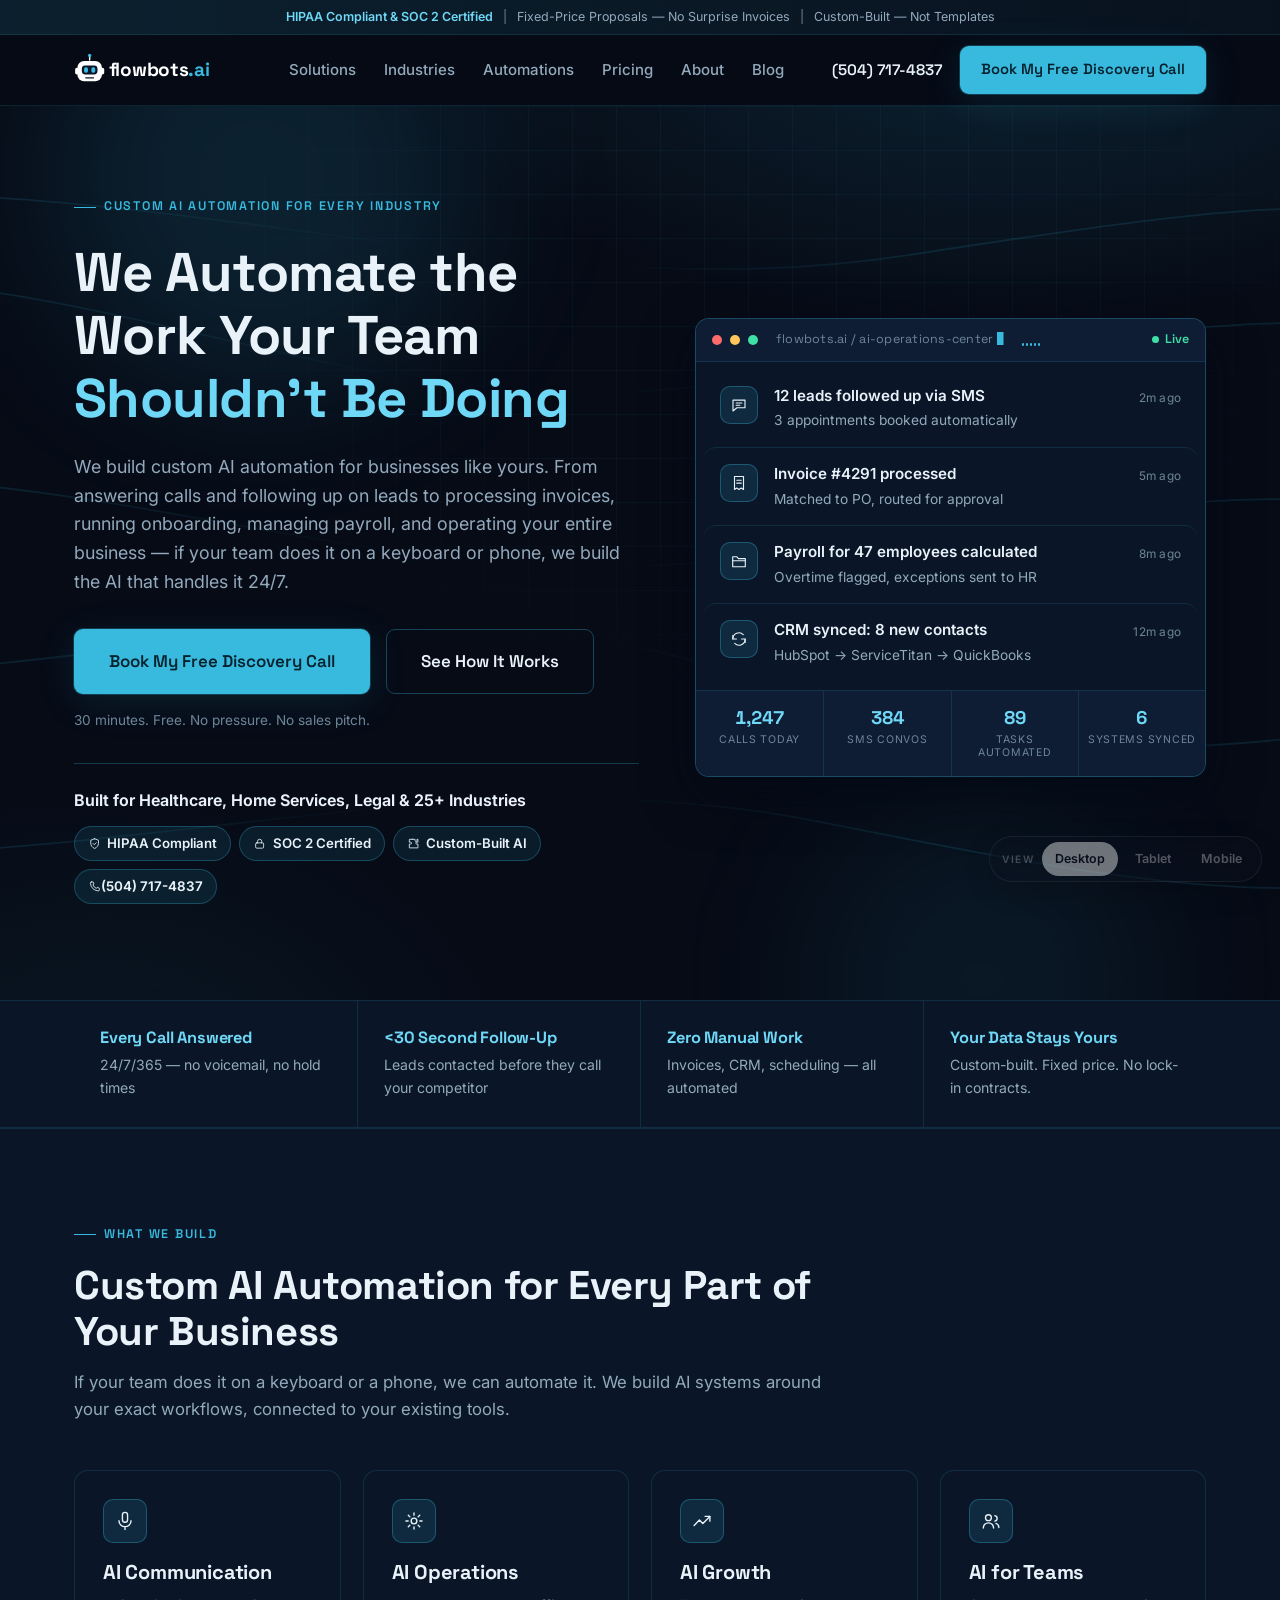
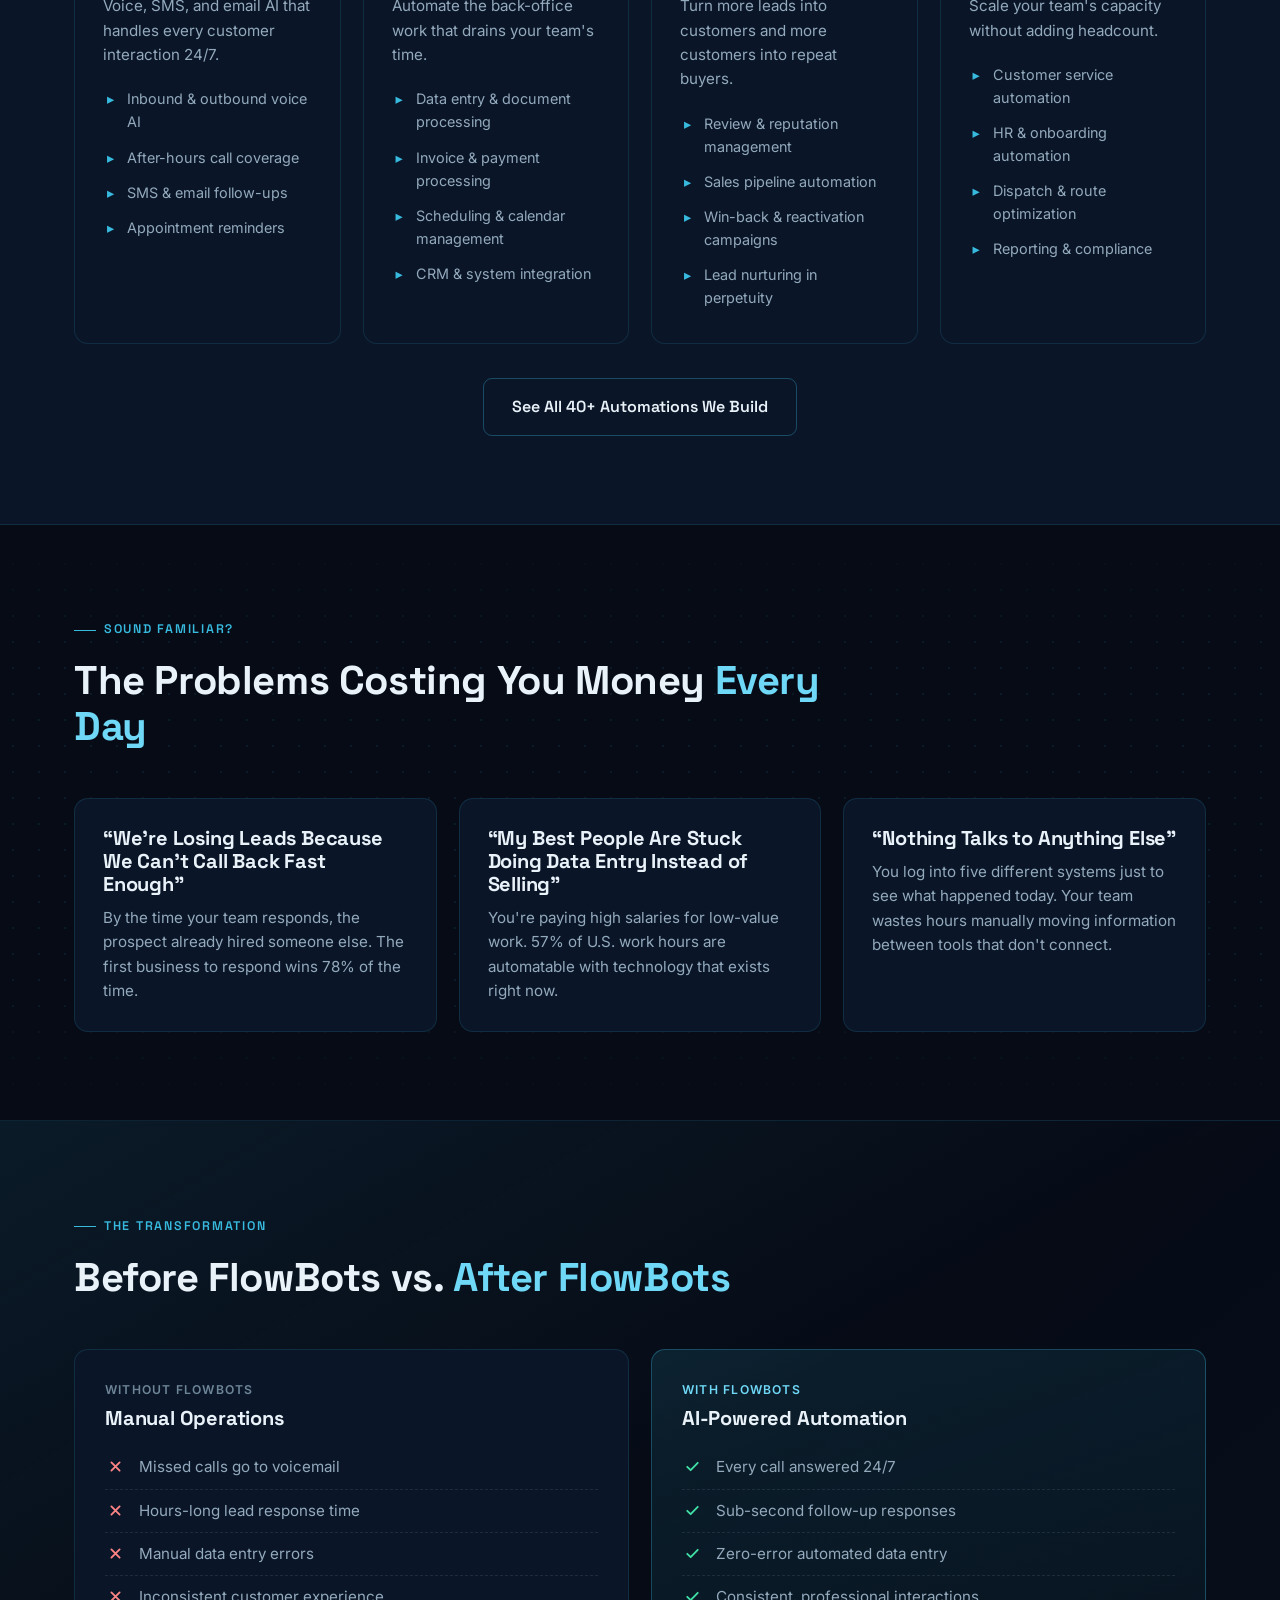
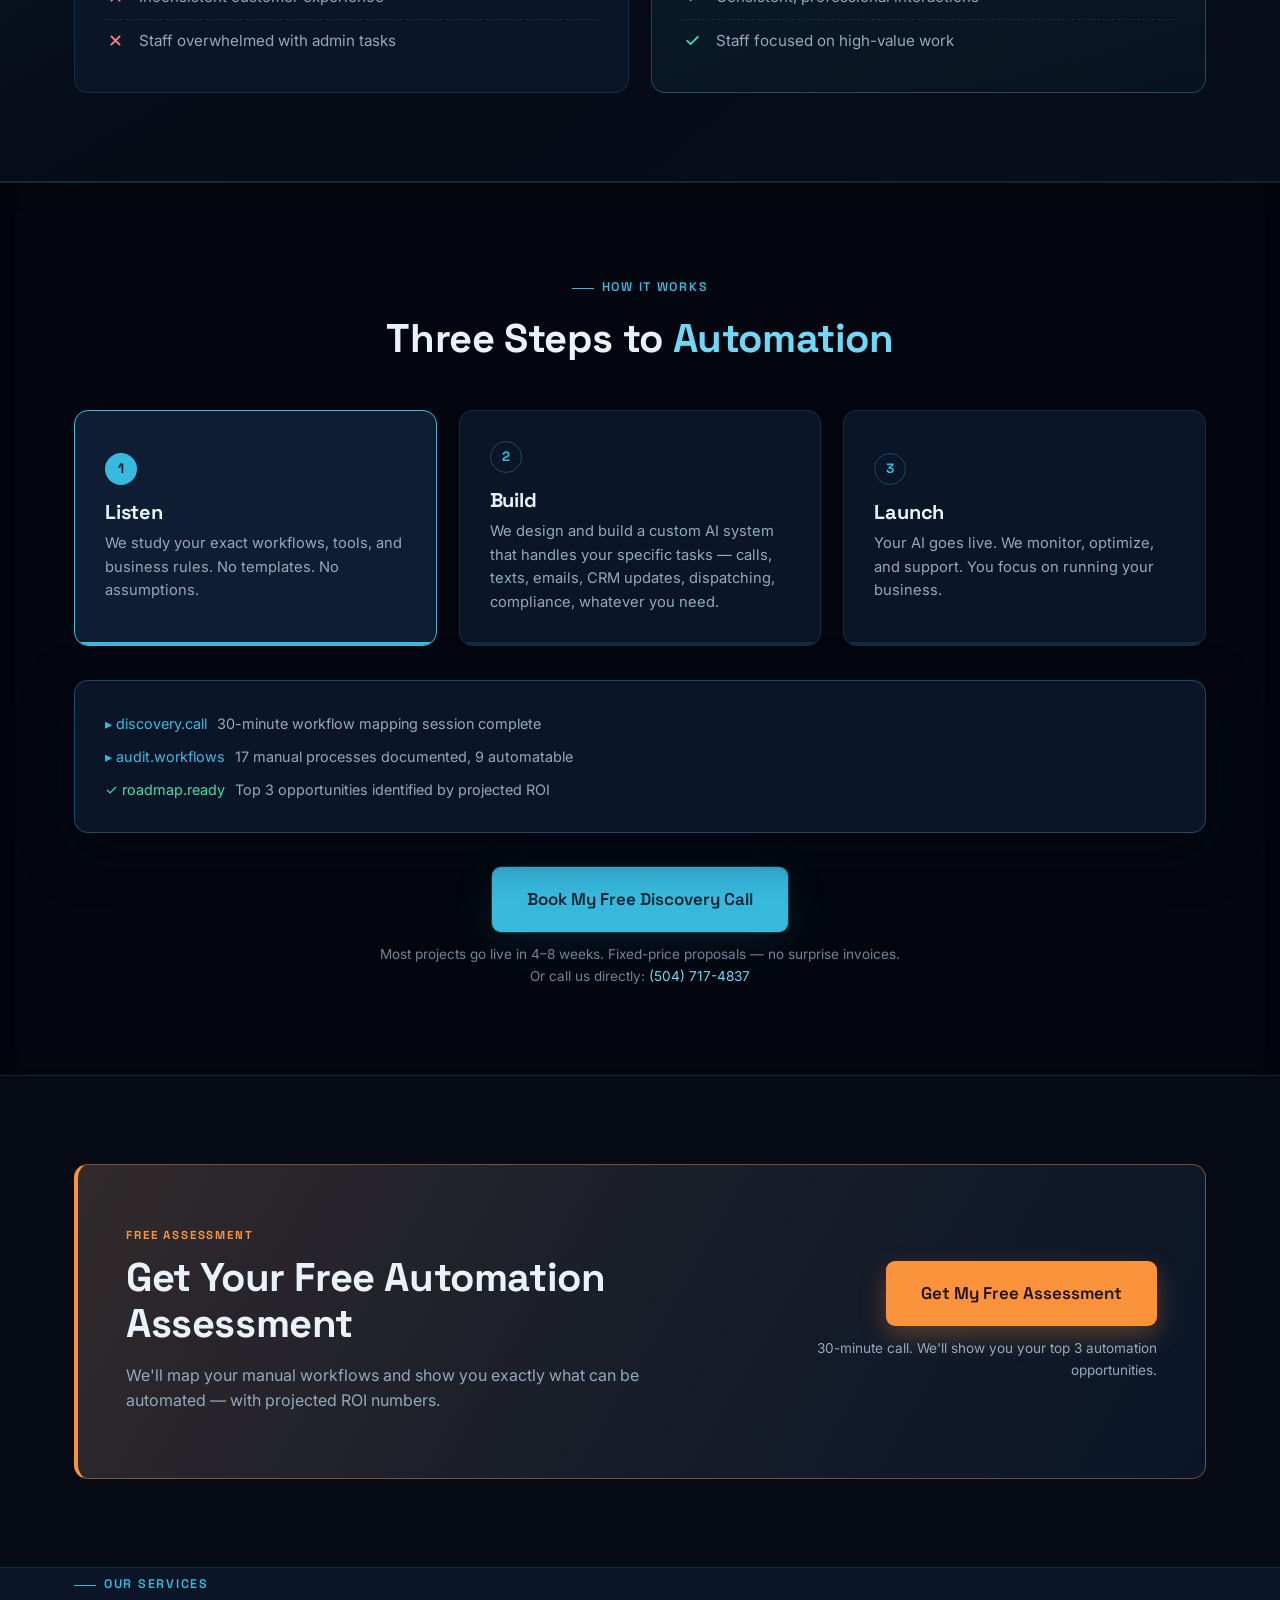
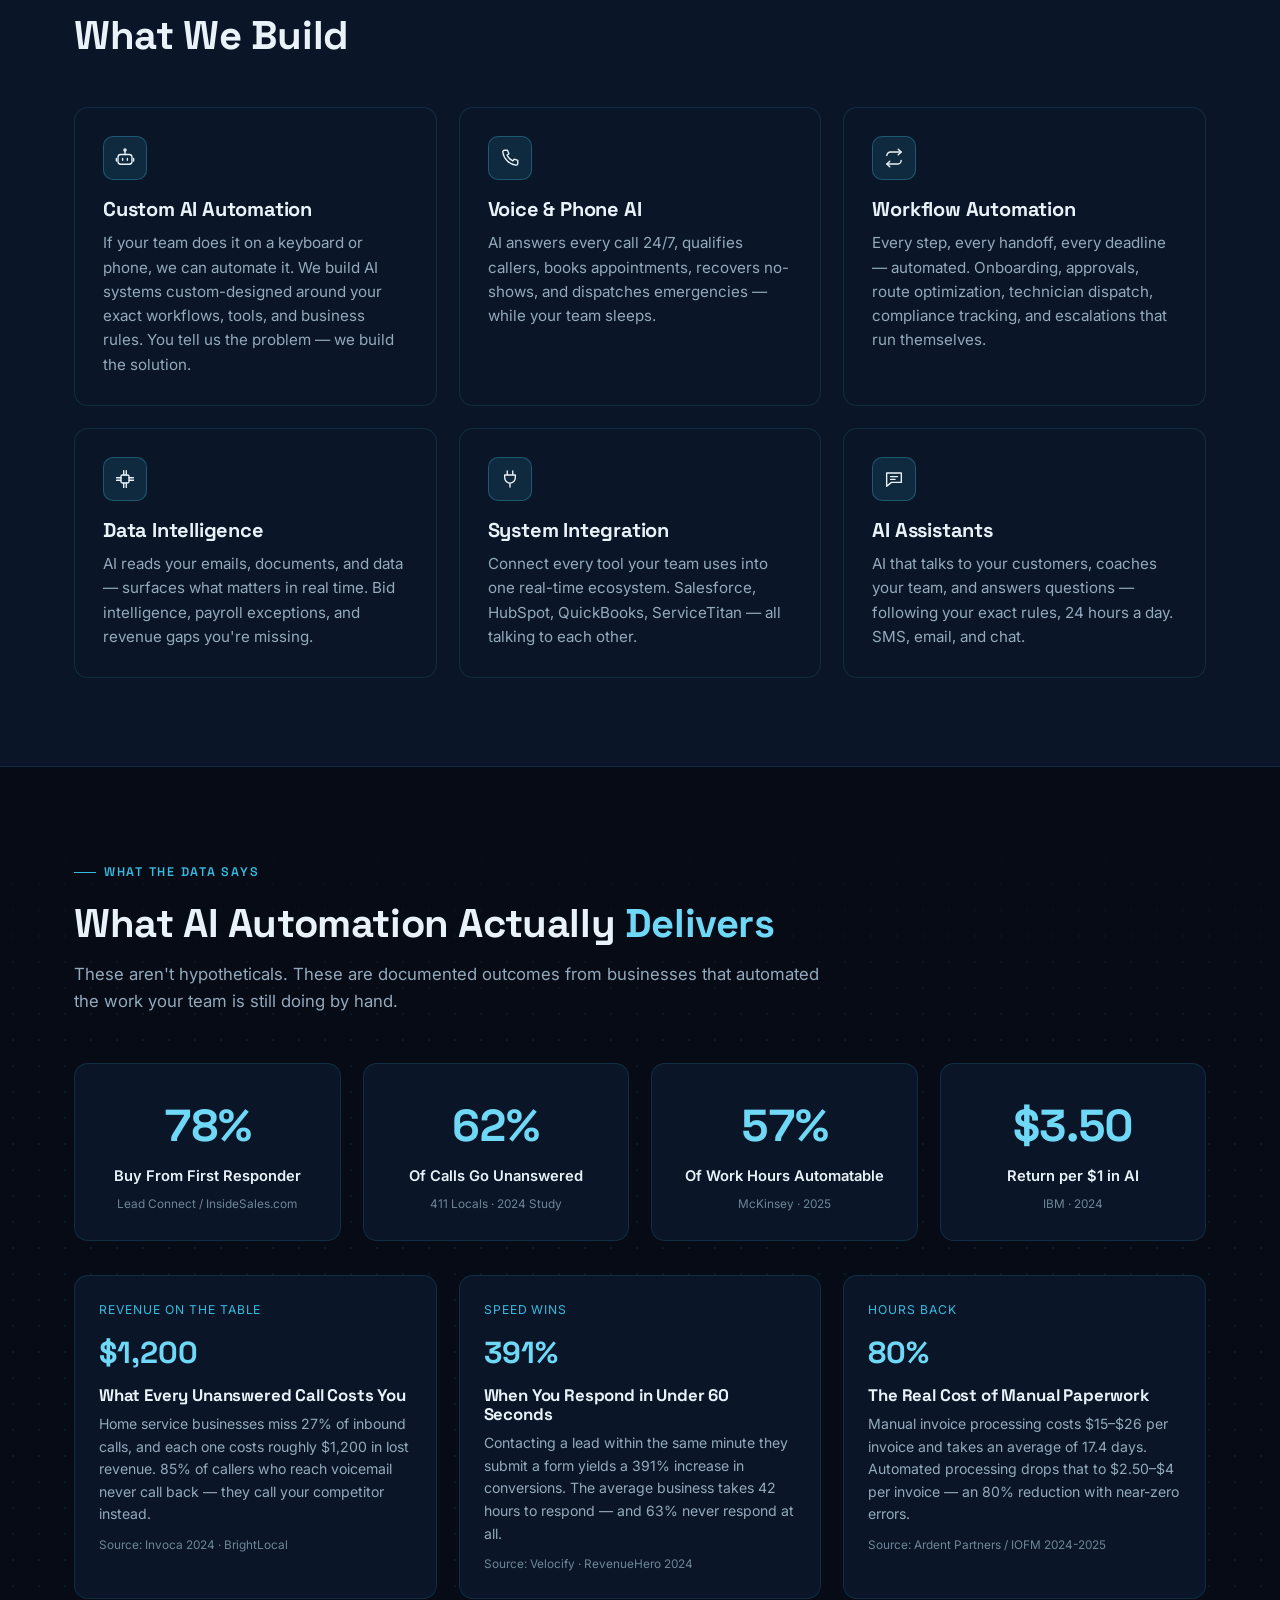
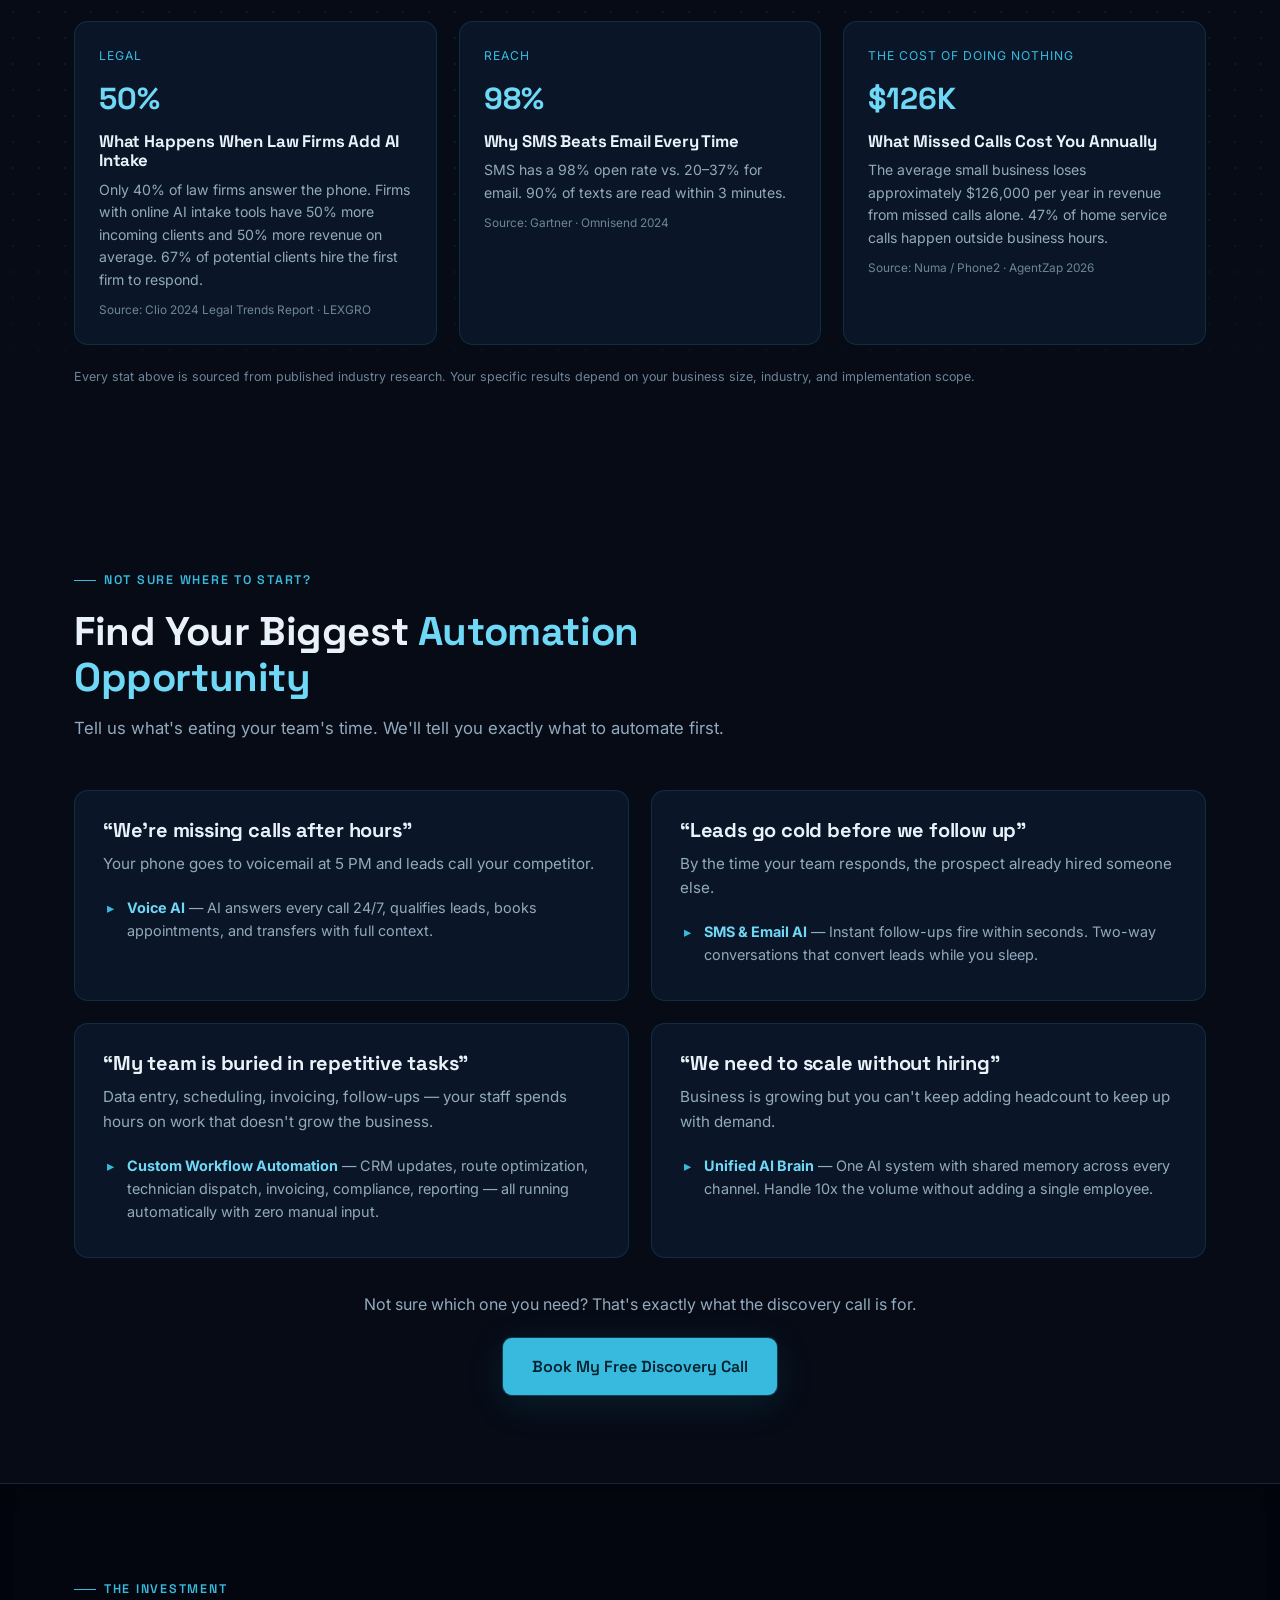
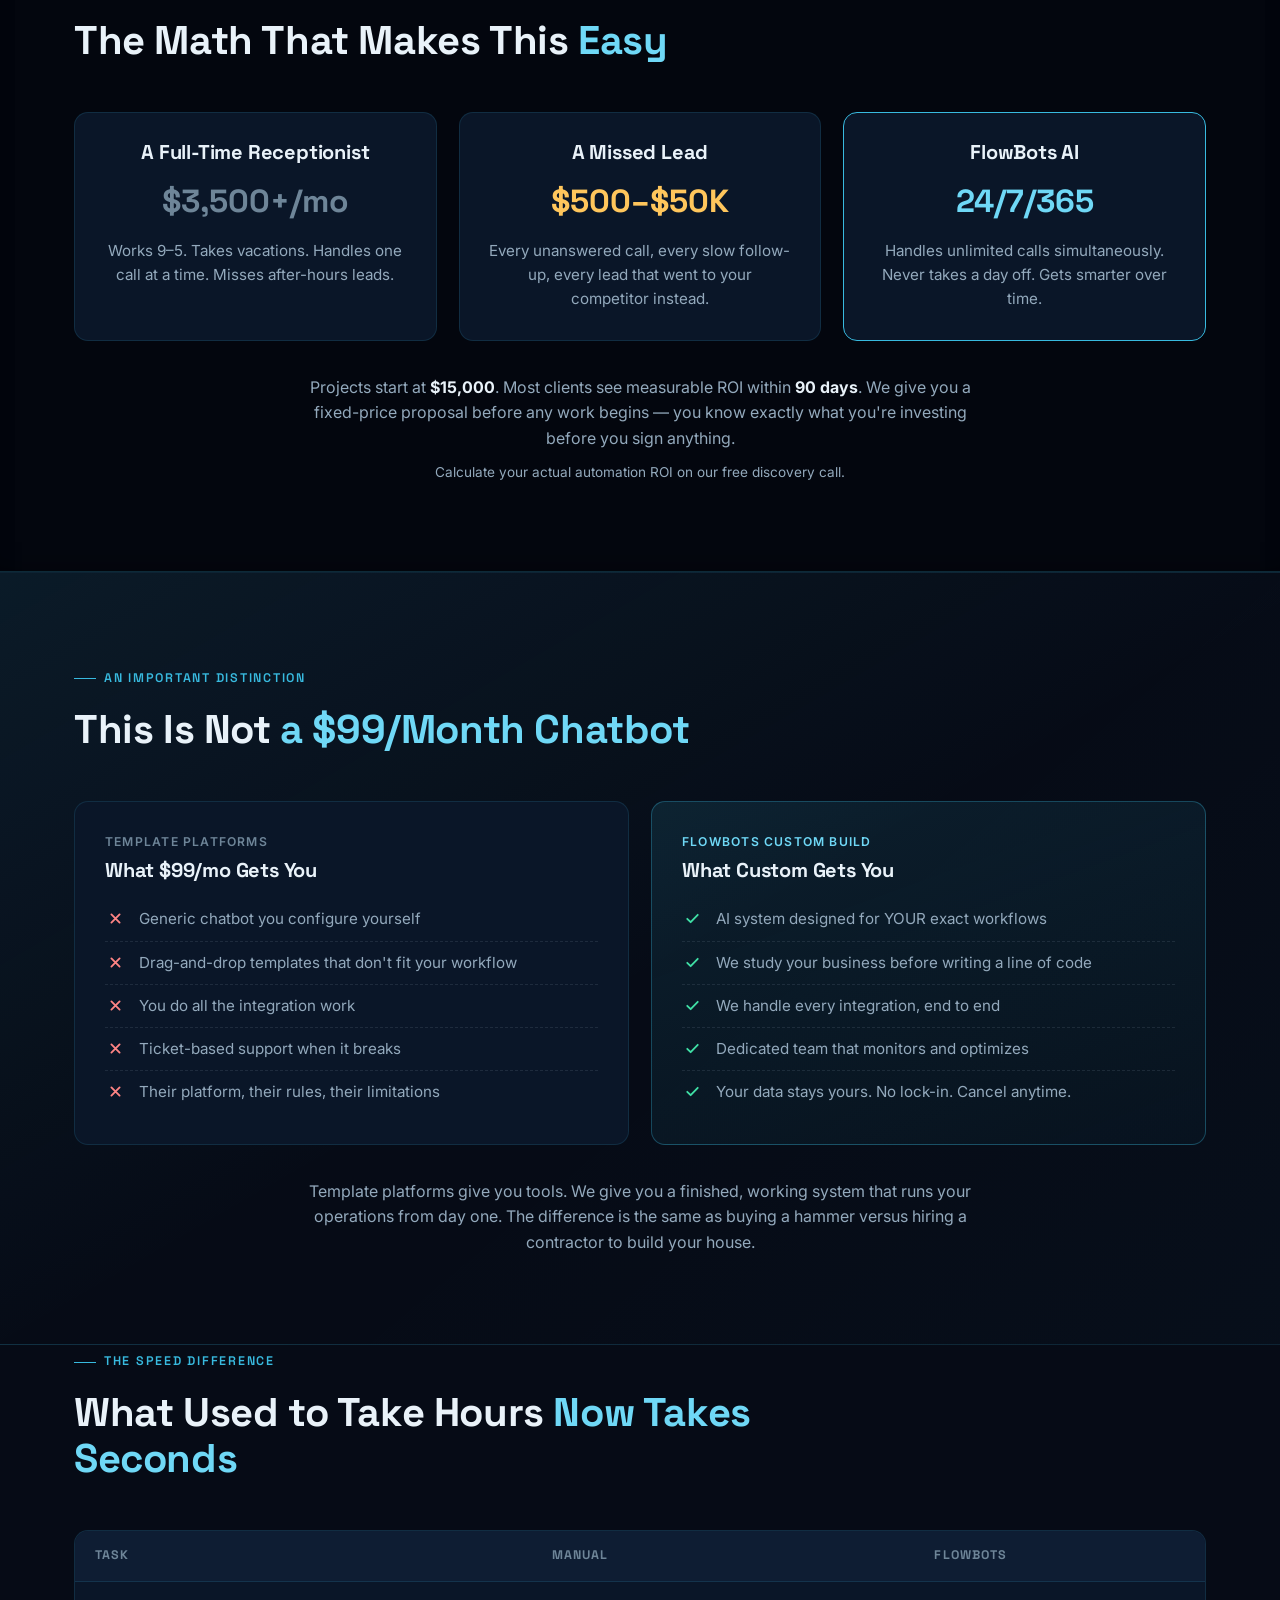
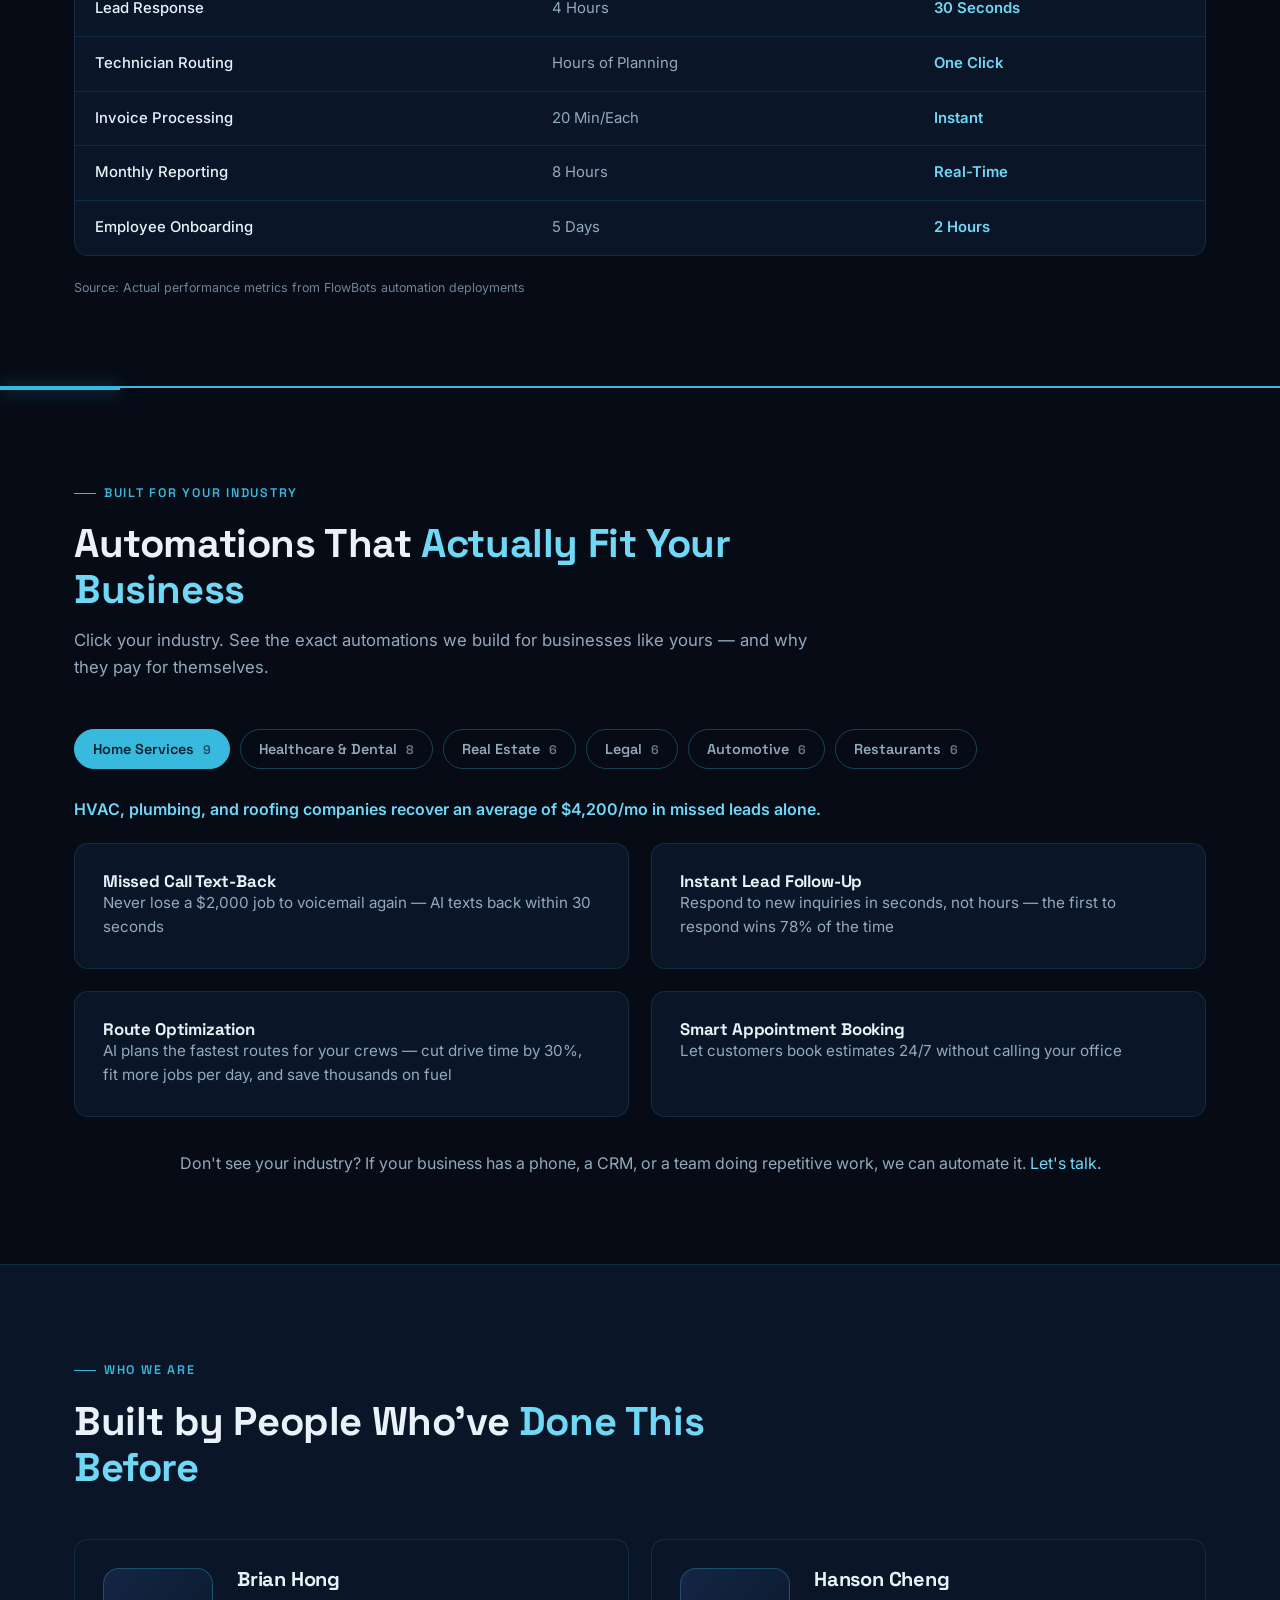
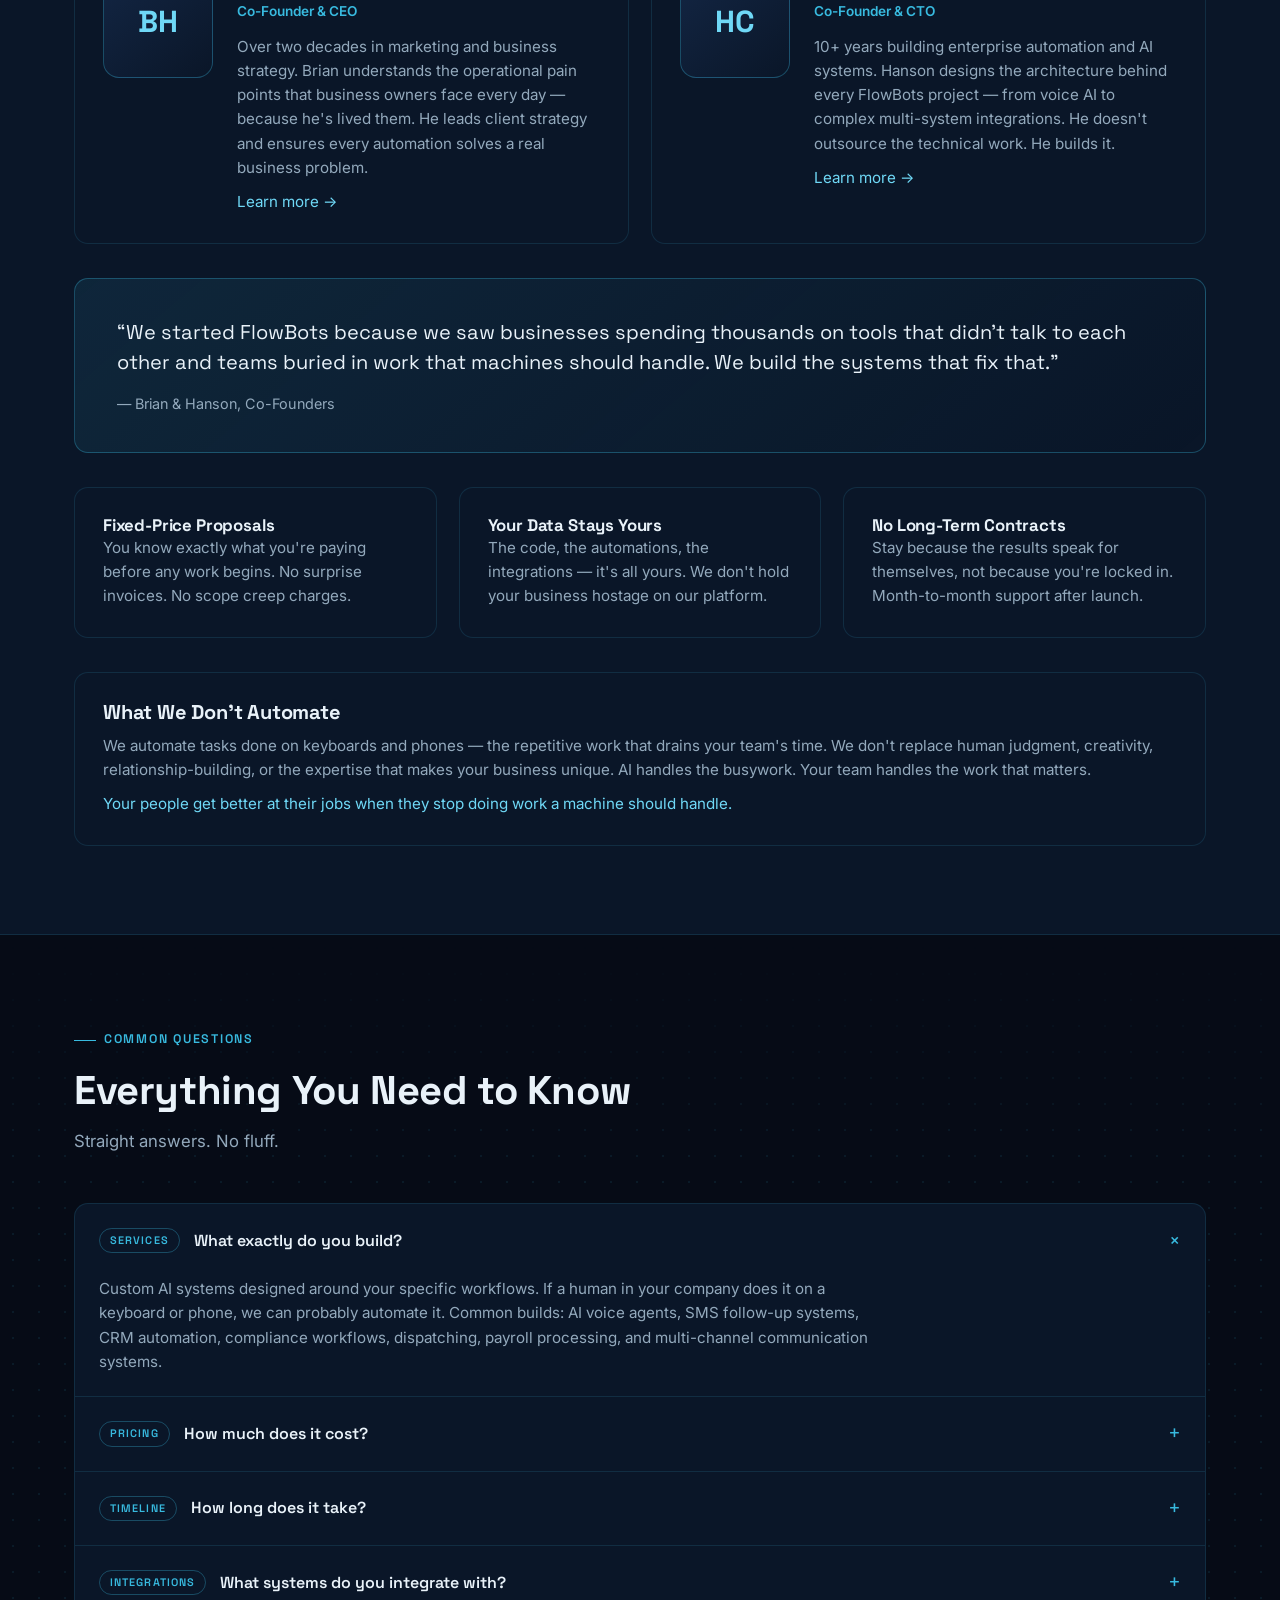
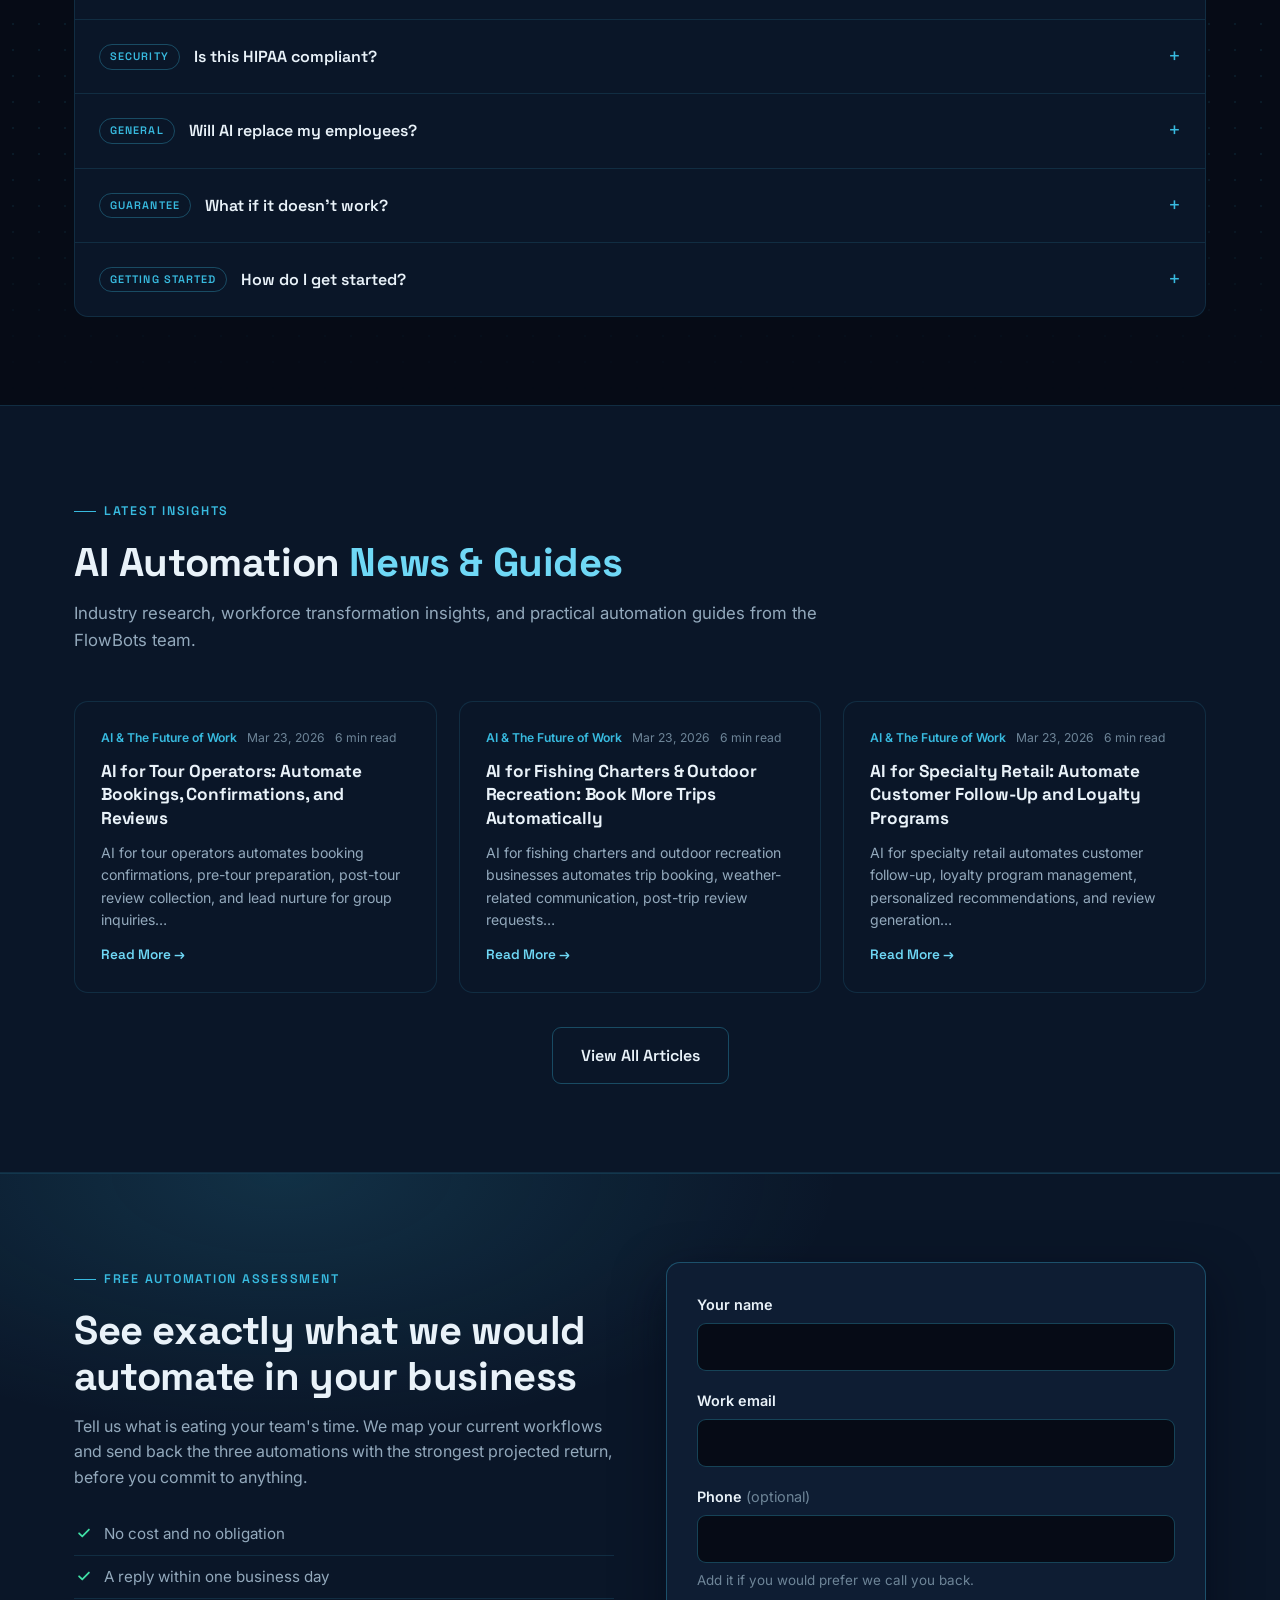
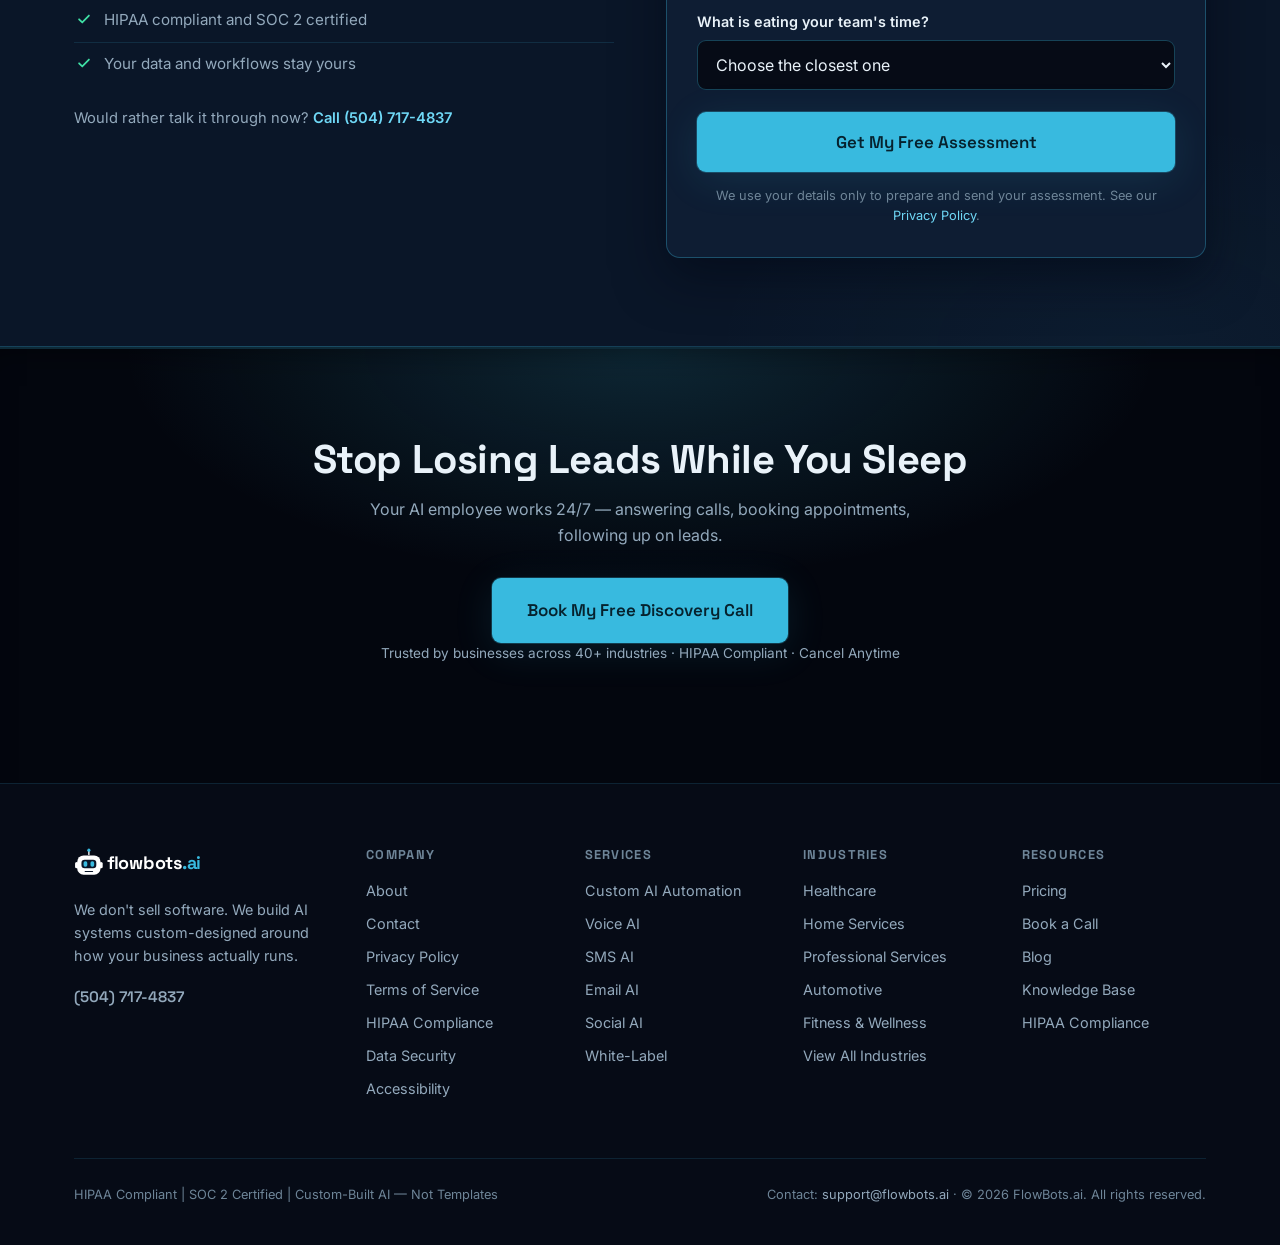
==== commit a14bc95b: "Device selector back on every design page A quiet floating control, bottom right, on all nine pages." ====
--- a/index.html
+++ b/index.html
@@ -8,7 +8,7 @@
 <link rel="preconnect" href="https://fonts.googleapis.com">
 <link rel="preconnect" href="https://fonts.gstatic.com" crossorigin>
 <link href="https://fonts.googleapis.com/css2?family=Space+Grotesk:wght@500;600;700&family=Inter:wght@400;500;600&display=swap" rel="stylesheet">
-<link rel="stylesheet" href="style.css?v=16">
+<link rel="stylesheet" href="style.css?v=17">
 <script>/* These are the animated designs: motion is on unless a URL explicitly
    asks for ?motion=off. A production build should restore respect for
    prefers-reduced-motion; this is a review prototype. */
@@ -748,5 +748,32 @@
 </div>
 
 <script src="app.js?v=14"></script>
+
+<!-- review control: device preview. Not part of the design. -->
+<div class="rv-device" role="group" aria-label="Device preview">
+  <span class="rv-label">View</span>
+  <button type="button" data-rv="desktop" aria-pressed="true">Desktop</button>
+  <button type="button" data-rv="tablet" aria-pressed="false">Tablet</button>
+  <button type="button" data-rv="mobile" aria-pressed="false">Mobile</button>
+</div>
+<script>
+(function(){
+  /* Device preview needs a real viewport, not a narrowed container: CSS media
+     queries answer to the viewport, so shrinking the page would show the
+     desktop layout at a small width. Tablet and mobile therefore hand off to
+     preview.html, which frames this same page in an iframe. */
+  var bar = document.querySelector('.rv-device');
+  if (!bar) return;
+  var page = location.pathname.split('/').pop() || 'index.html';
+  bar.addEventListener('click', function(e){
+    var b = e.target.closest('[data-rv]');
+    if (!b) return;
+    var d = b.getAttribute('data-rv');
+    if (d === 'desktop') return;
+    location.href = 'preview.html?page=' + encodeURIComponent(page) + '&device=' + d;
+  });
+})();
+</script>
+
 </body>
 </html>
--- a/style.css
+++ b/style.css
@@ -865,3 +865,34 @@
 .band .btn-primary:hover,.band .btn-accent:hover{background:var(--warm);color:#1B1206}
 .band .micro{color:var(--muted)}
 @media(max-width:720px){.band{padding:var(--s7) var(--s5)}}
+
+/* ============================================================
+   REVIEW CONTROL — device preview. Not part of the design.
+   Deliberately quiet so it never competes with the page.
+   ============================================================ */
+.rv-device{
+  position:fixed;right:18px;bottom:18px;z-index:120;
+  display:flex;align-items:center;gap:4px;
+  background:rgba(12,18,32,.86);backdrop-filter:blur(12px);
+  border:1px solid rgba(255,255,255,.16);border-radius:999px;
+  padding:5px 6px 5px 12px;
+  font-family:var(--font-body);font-size:.78rem;
+  box-shadow:0 10px 30px rgba(0,0,0,.34);
+  opacity:.42;transition:opacity .18s ease-out;
+}
+.rv-device:hover,.rv-device:focus-within{opacity:1}
+.rv-label{
+  color:rgba(255,255,255,.55);font-size:.64rem;font-weight:600;
+  letter-spacing:.14em;text-transform:uppercase;margin-right:4px;
+}
+.rv-device button{
+  font:inherit;font-weight:600;cursor:pointer;
+  background:none;border:0;border-radius:999px;
+  padding:7px 13px;color:rgba(255,255,255,.72);
+  transition:background .16s,color .16s;
+}
+.rv-device button:hover{color:#fff;background:rgba(255,255,255,.10)}
+.rv-device button[aria-pressed="true"]{background:#fff;color:#0B1020}
+.rv-device button:focus-visible{outline:2px solid #38BADF;outline-offset:2px}
+@media(max-width:640px){.rv-device{right:10px;bottom:10px;padding:4px 5px 4px 10px;font-size:.74rem}}
+@media print{.rv-device{display:none}}
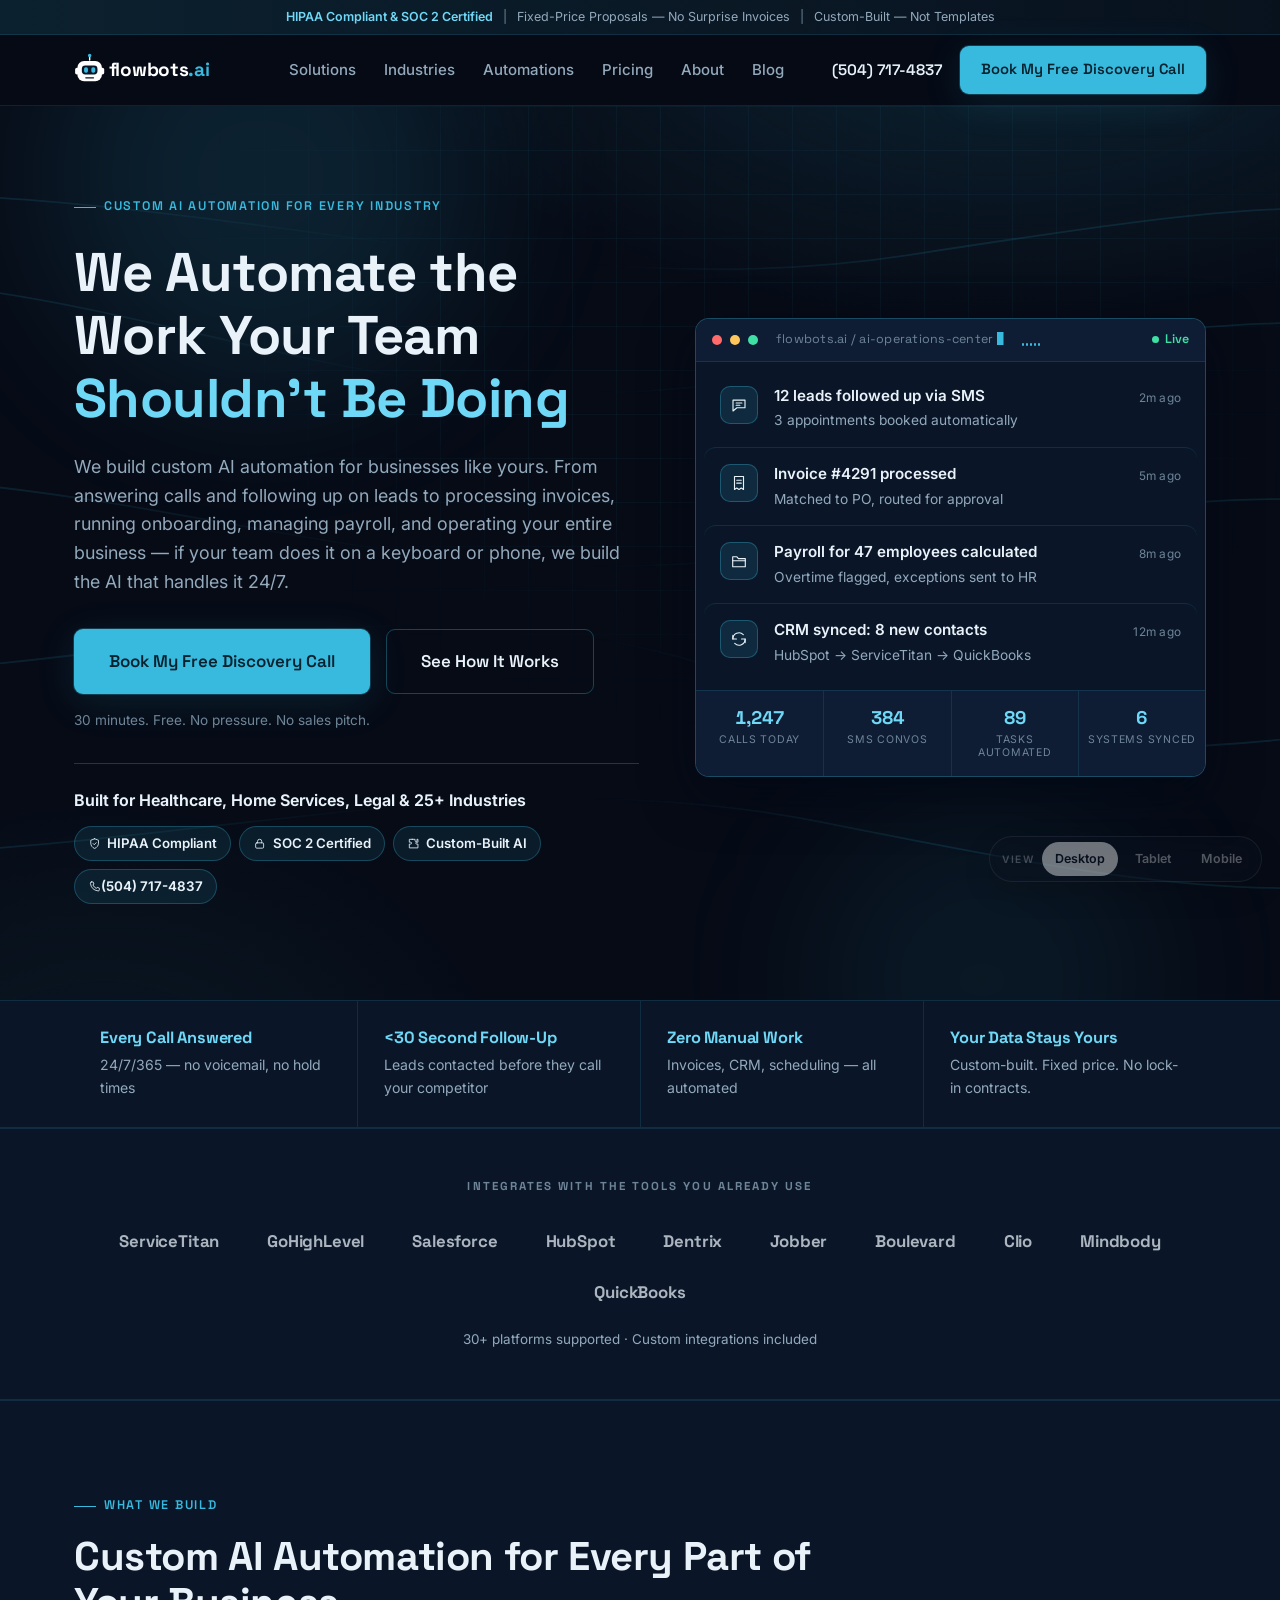
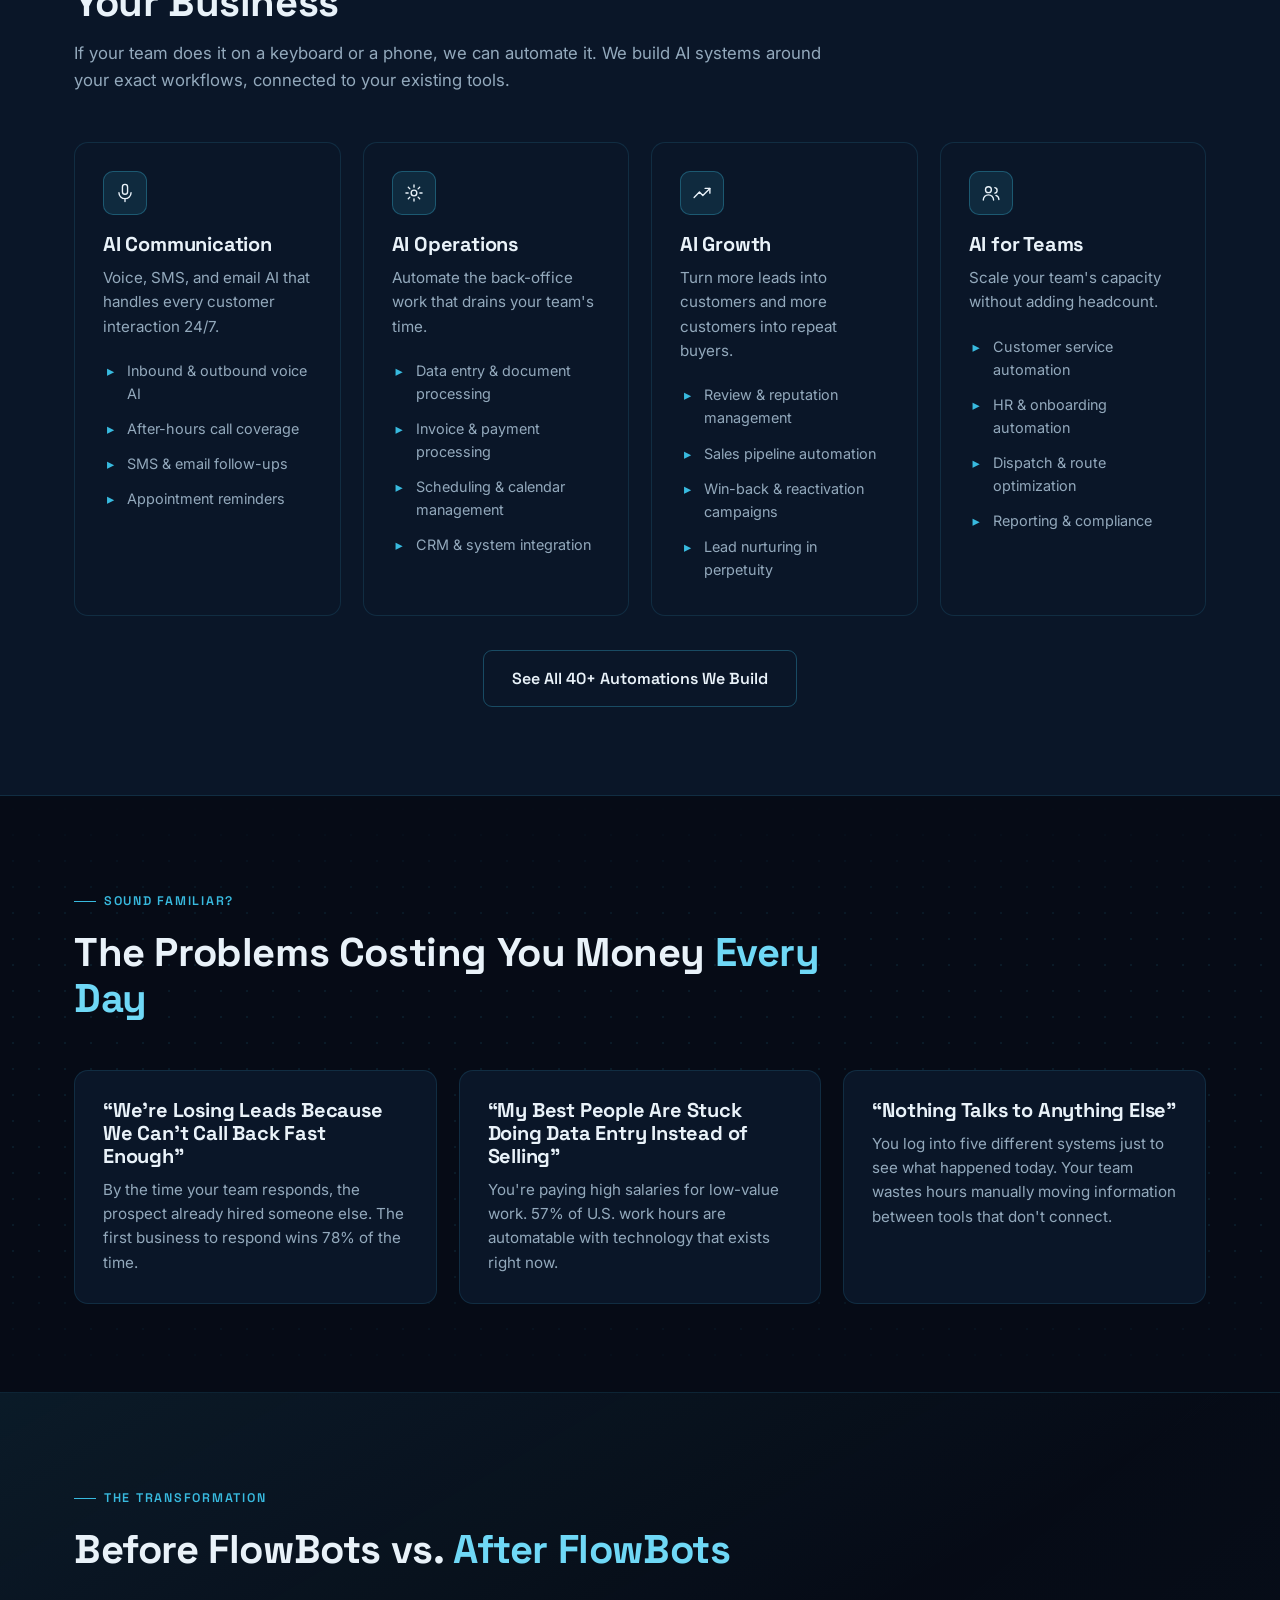
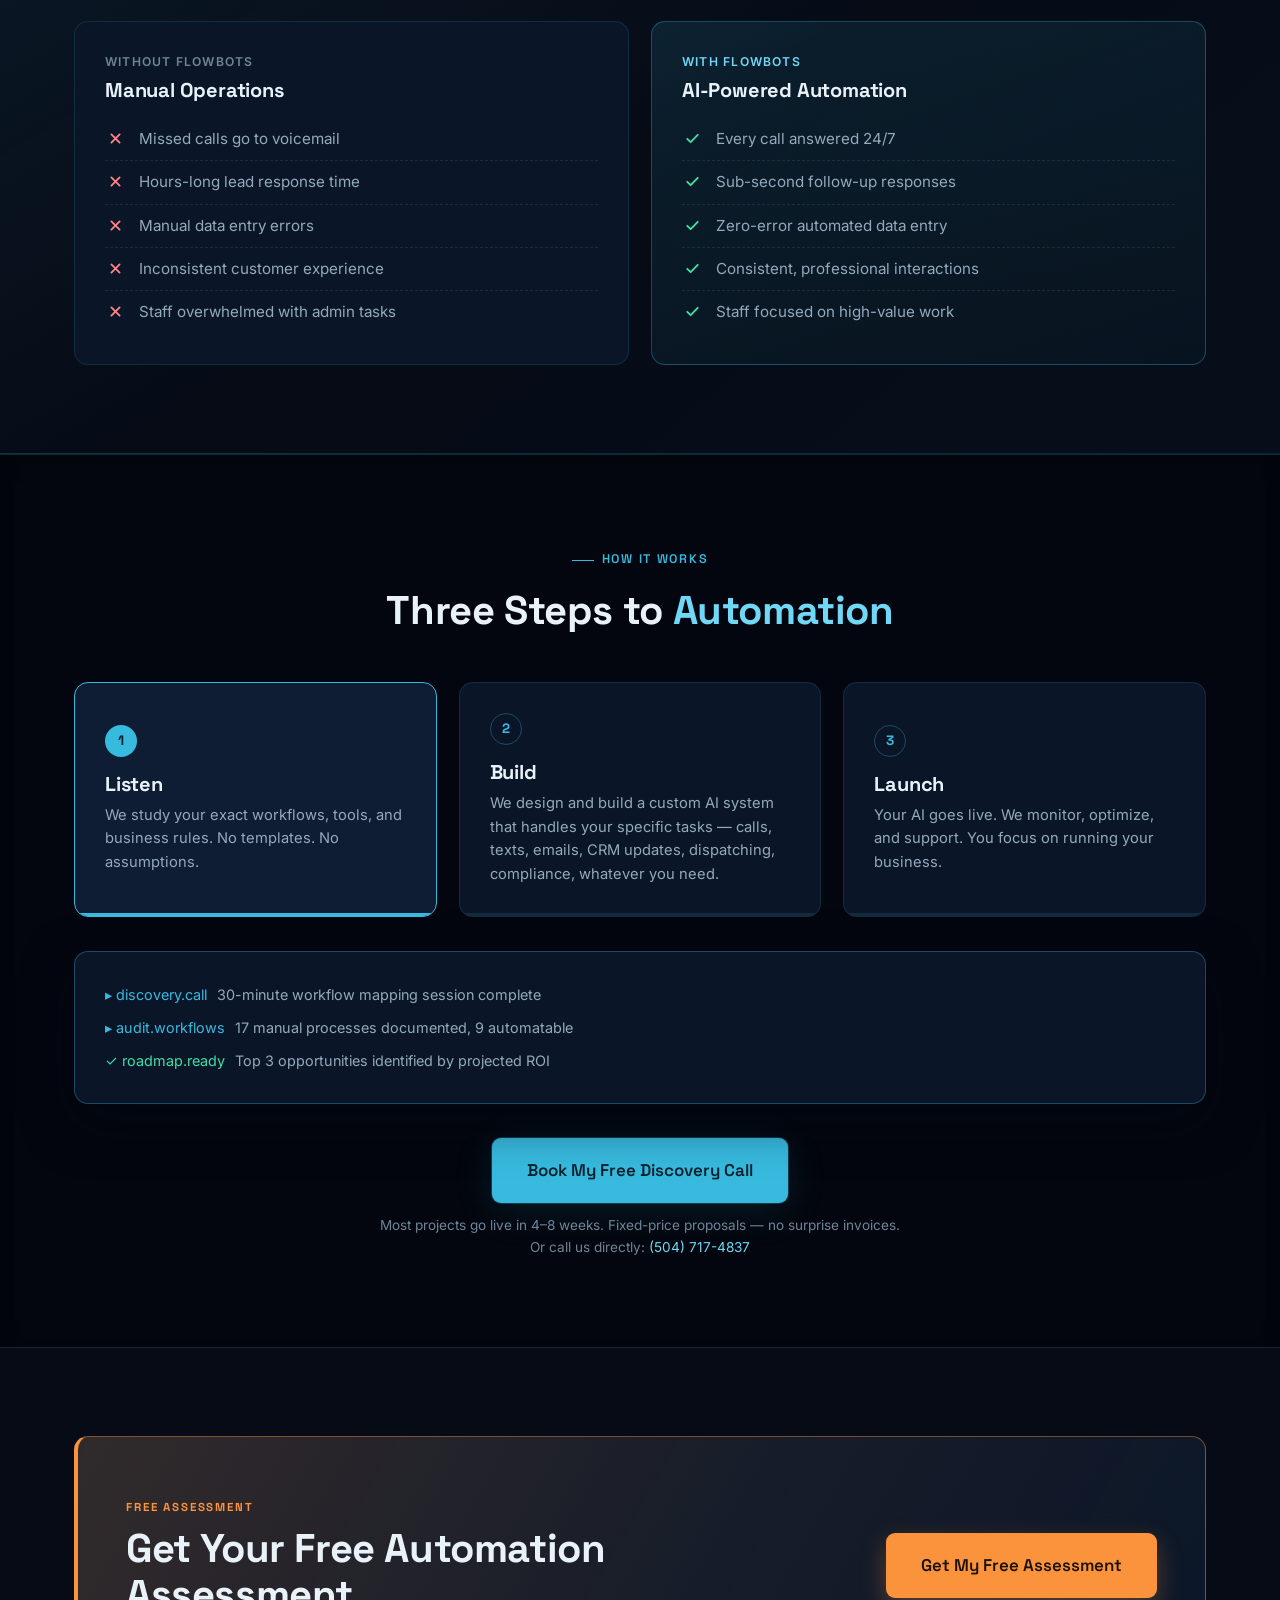
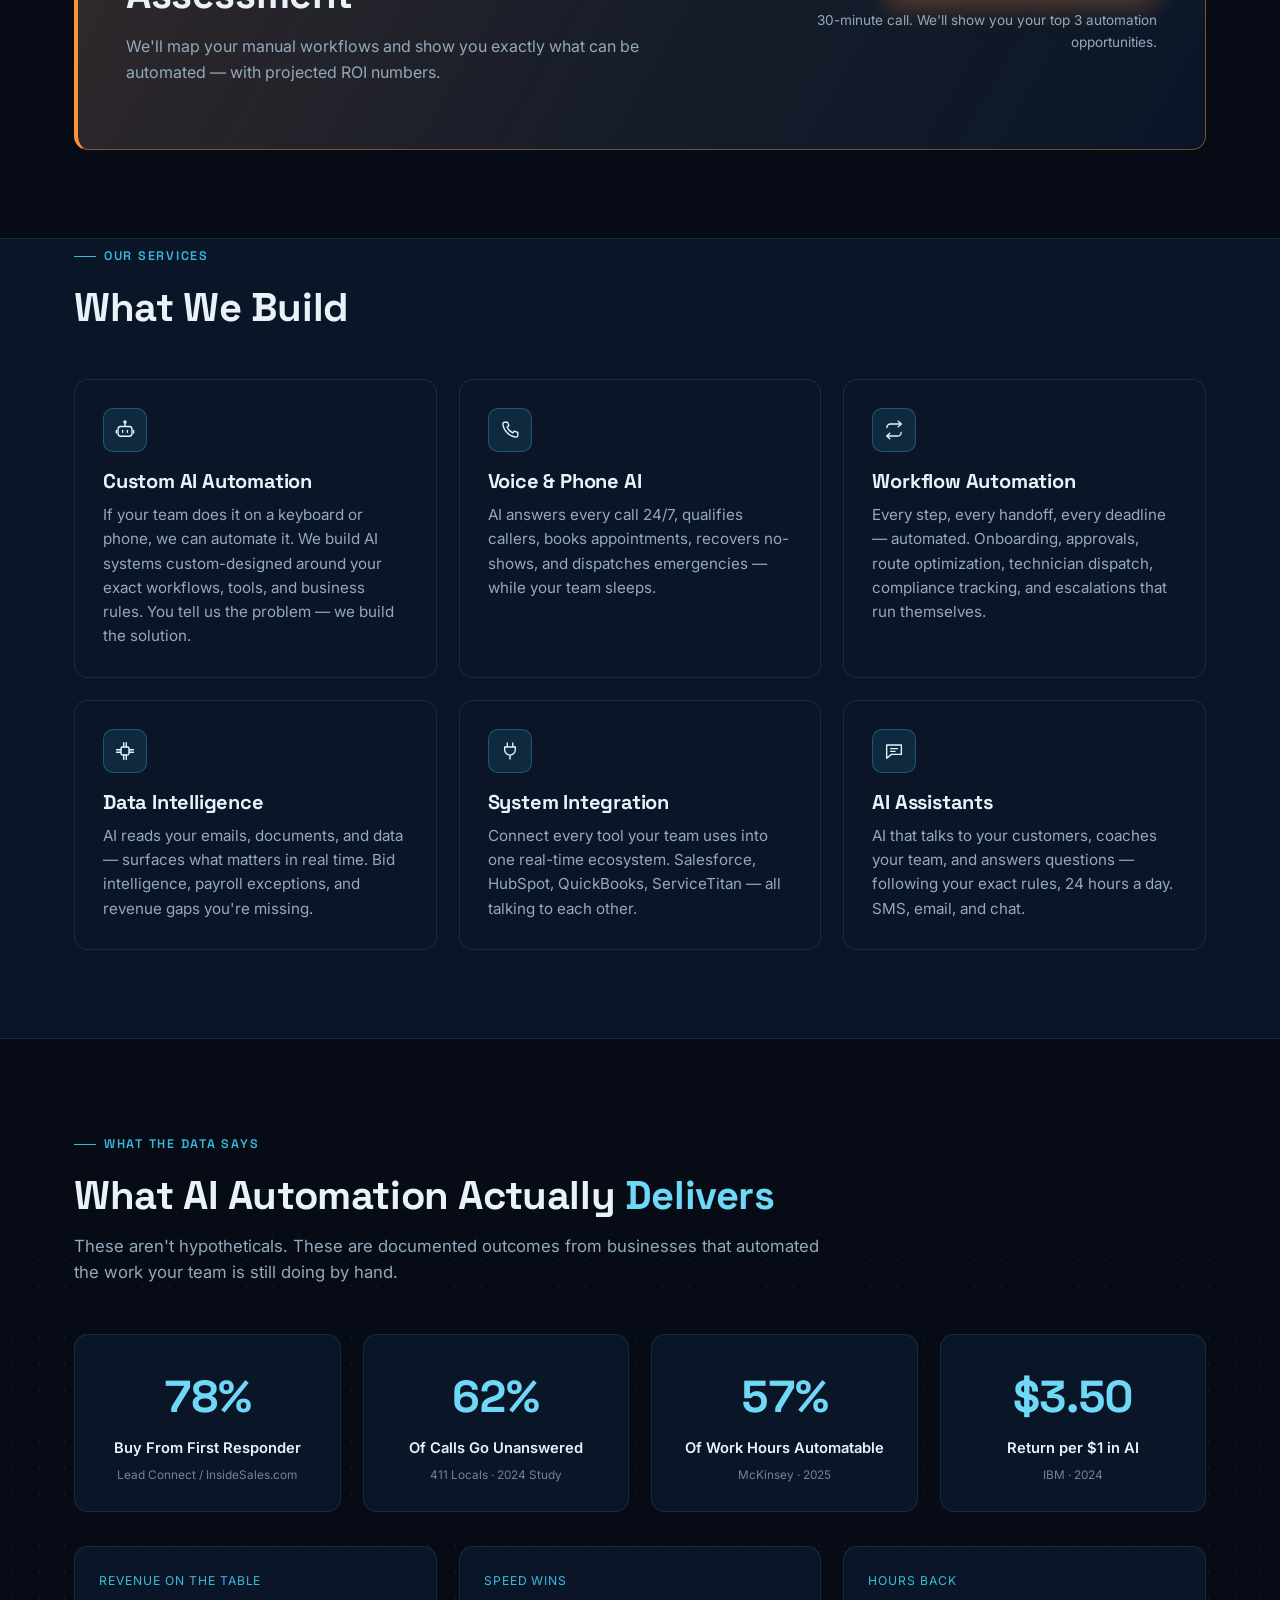
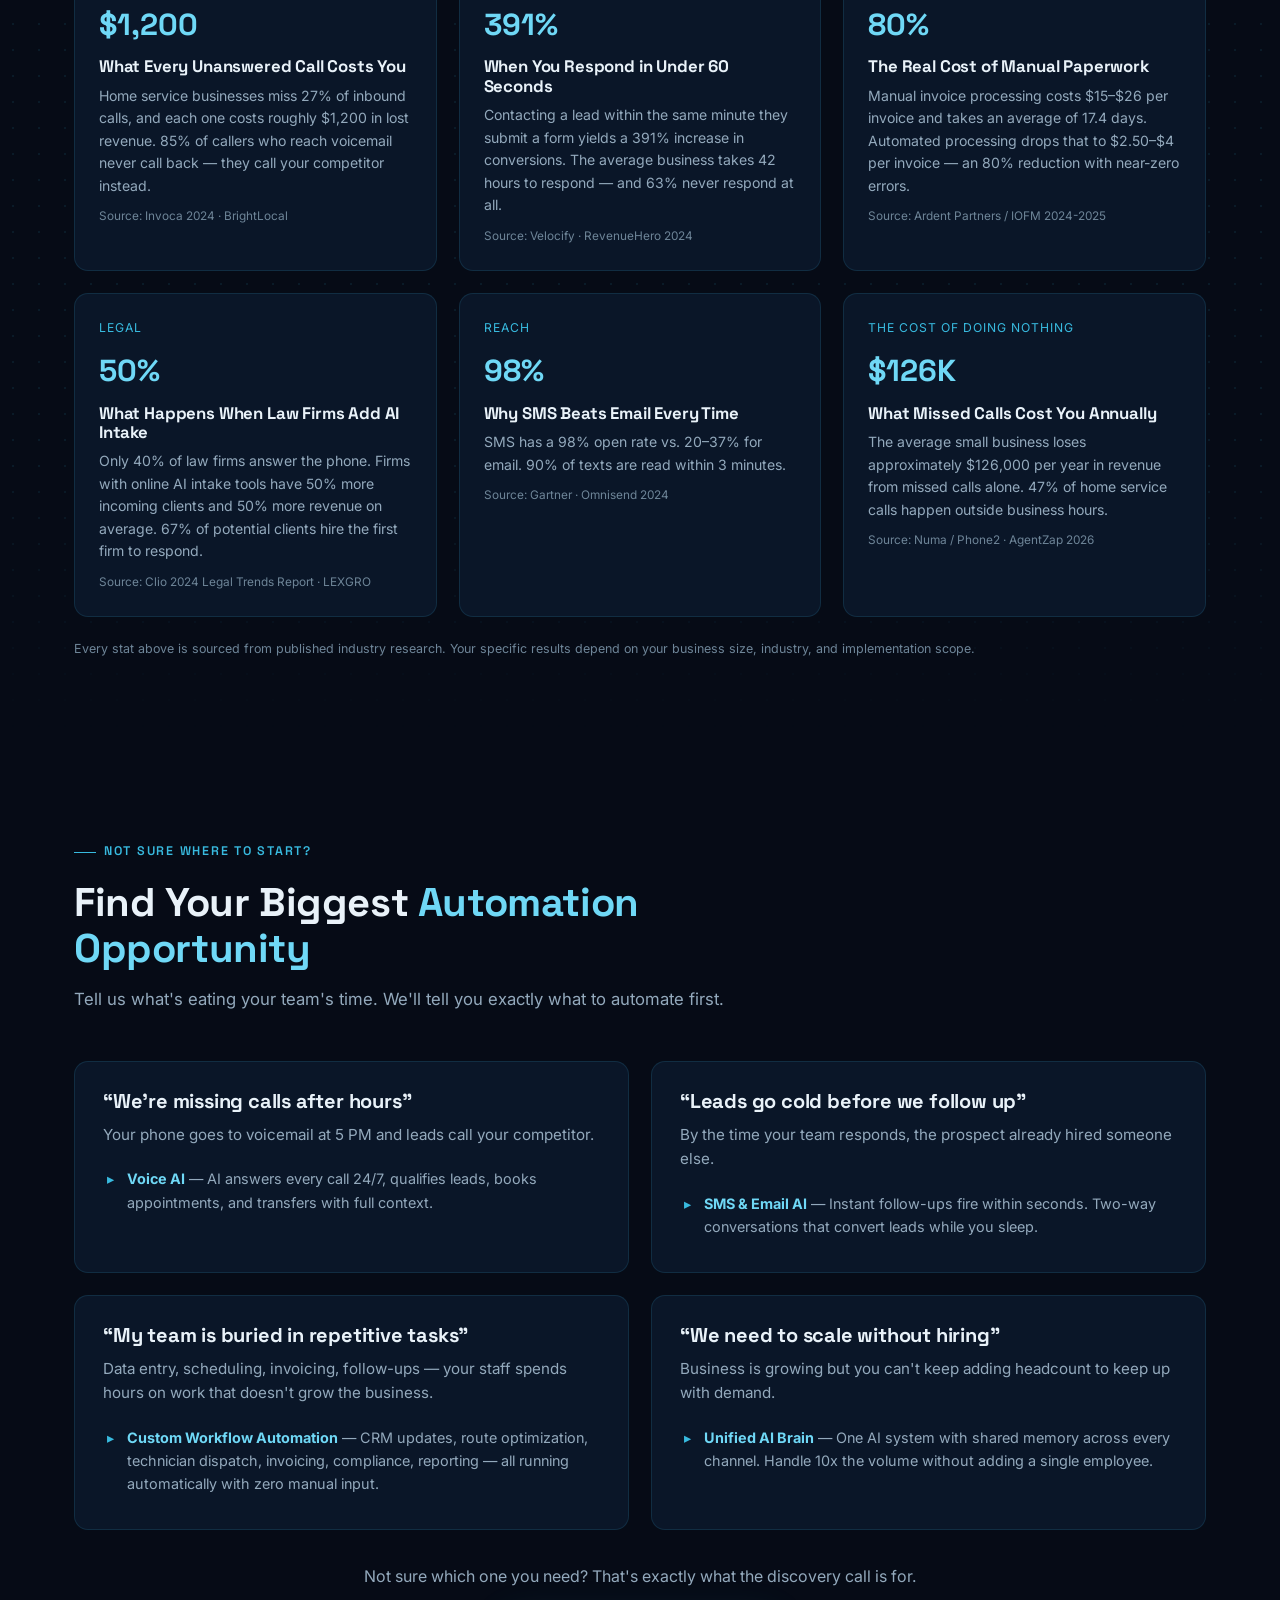
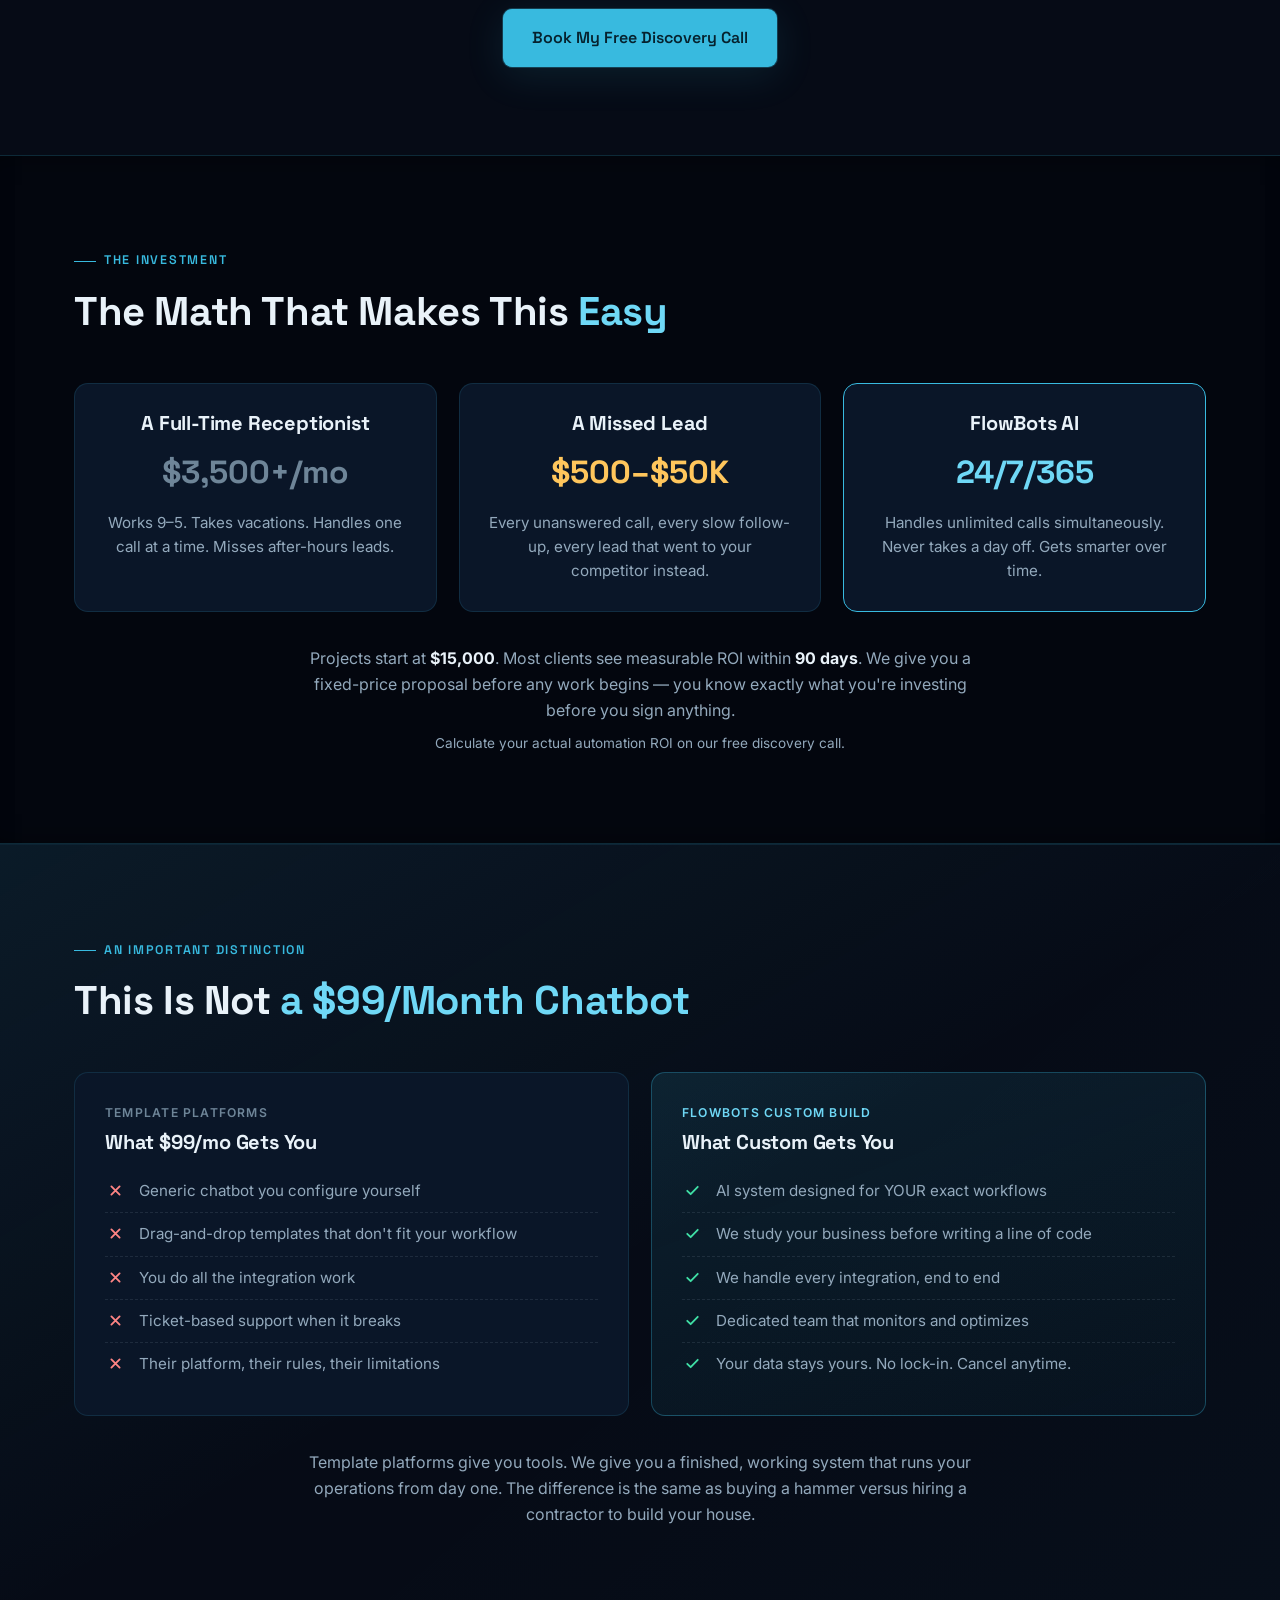
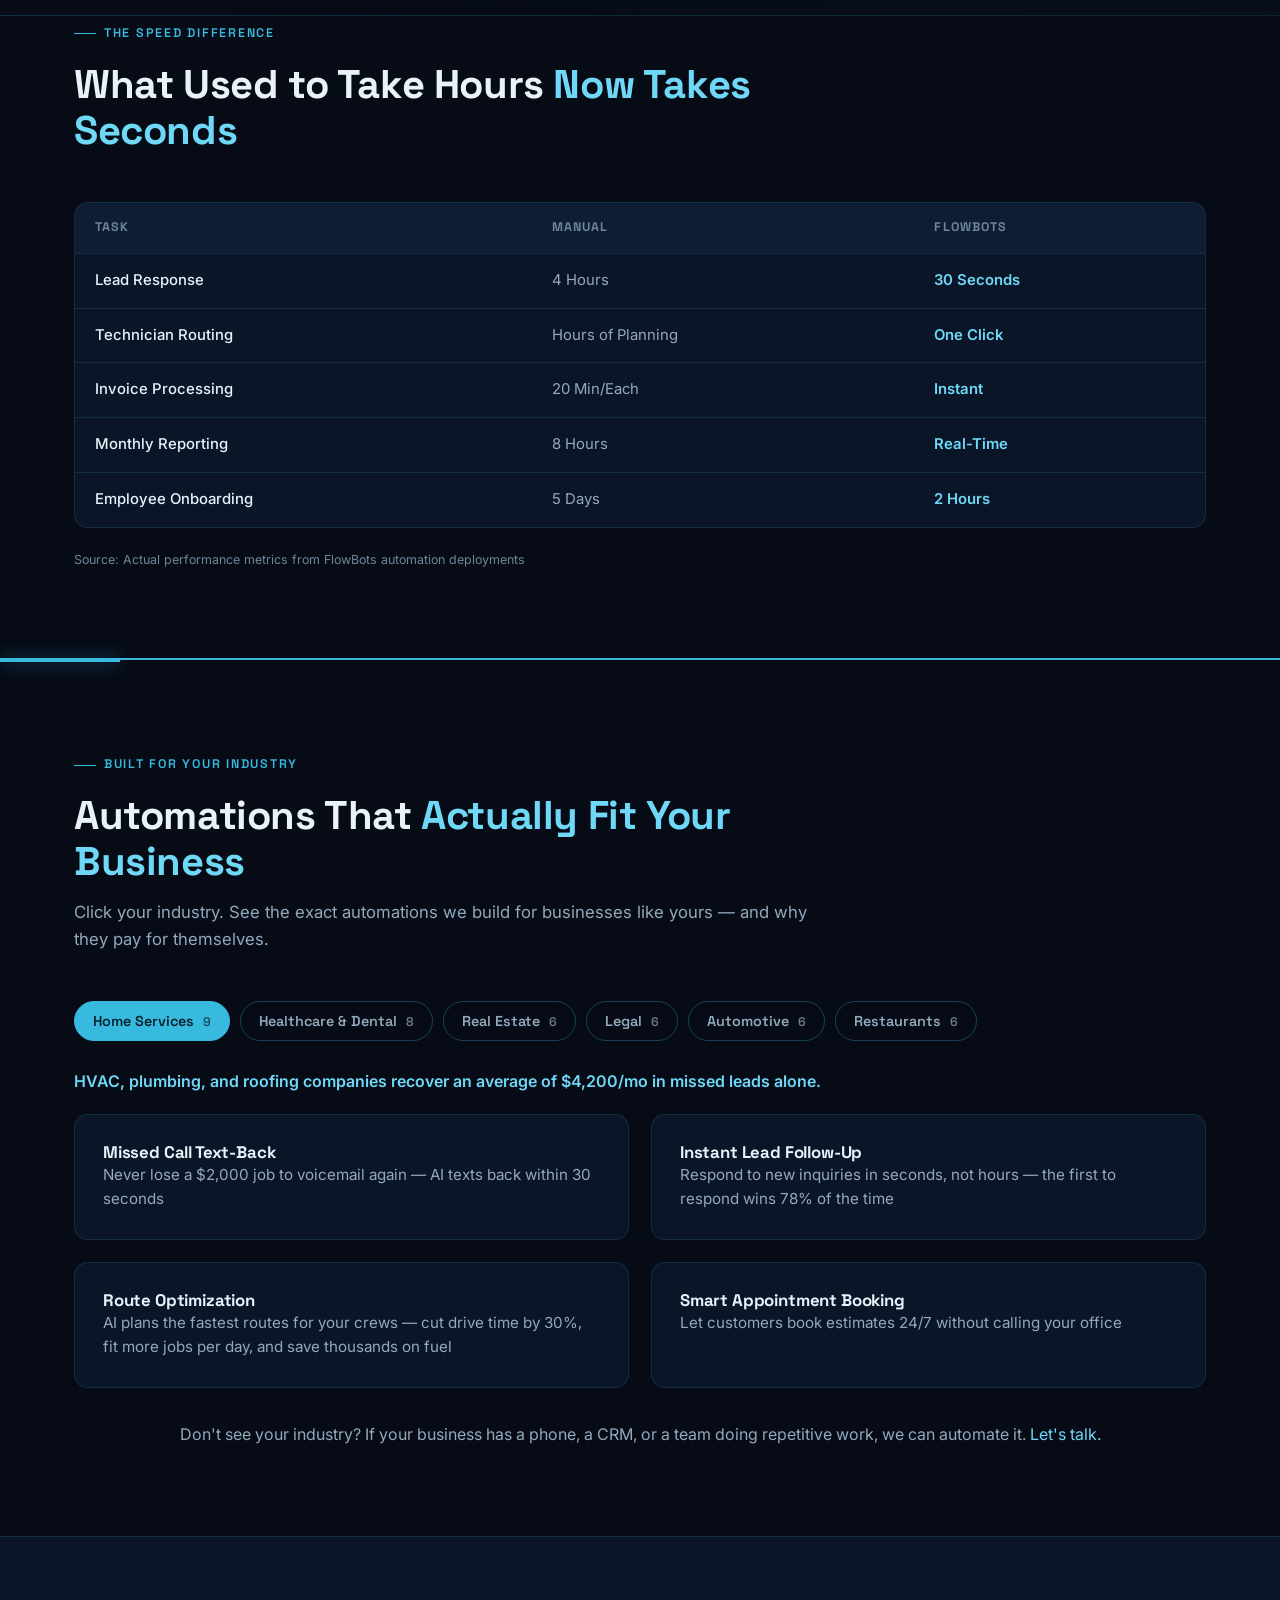
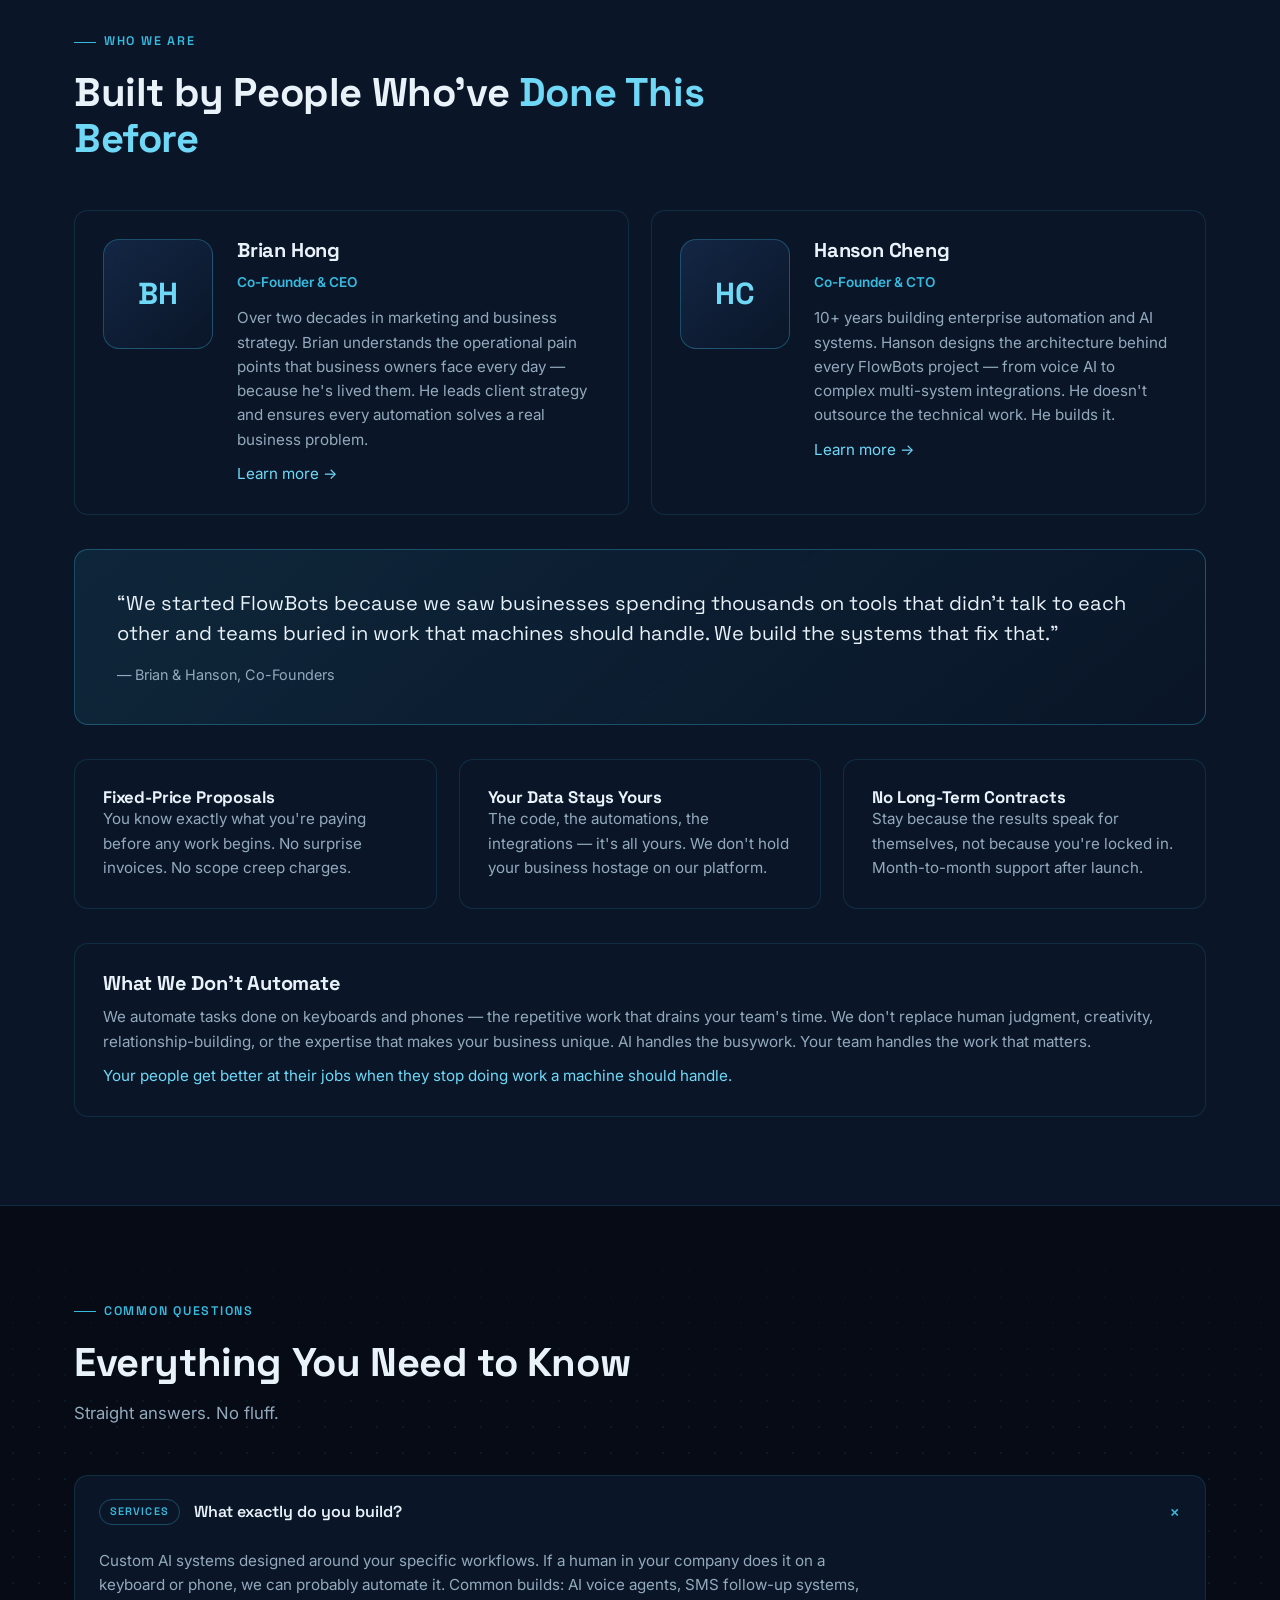
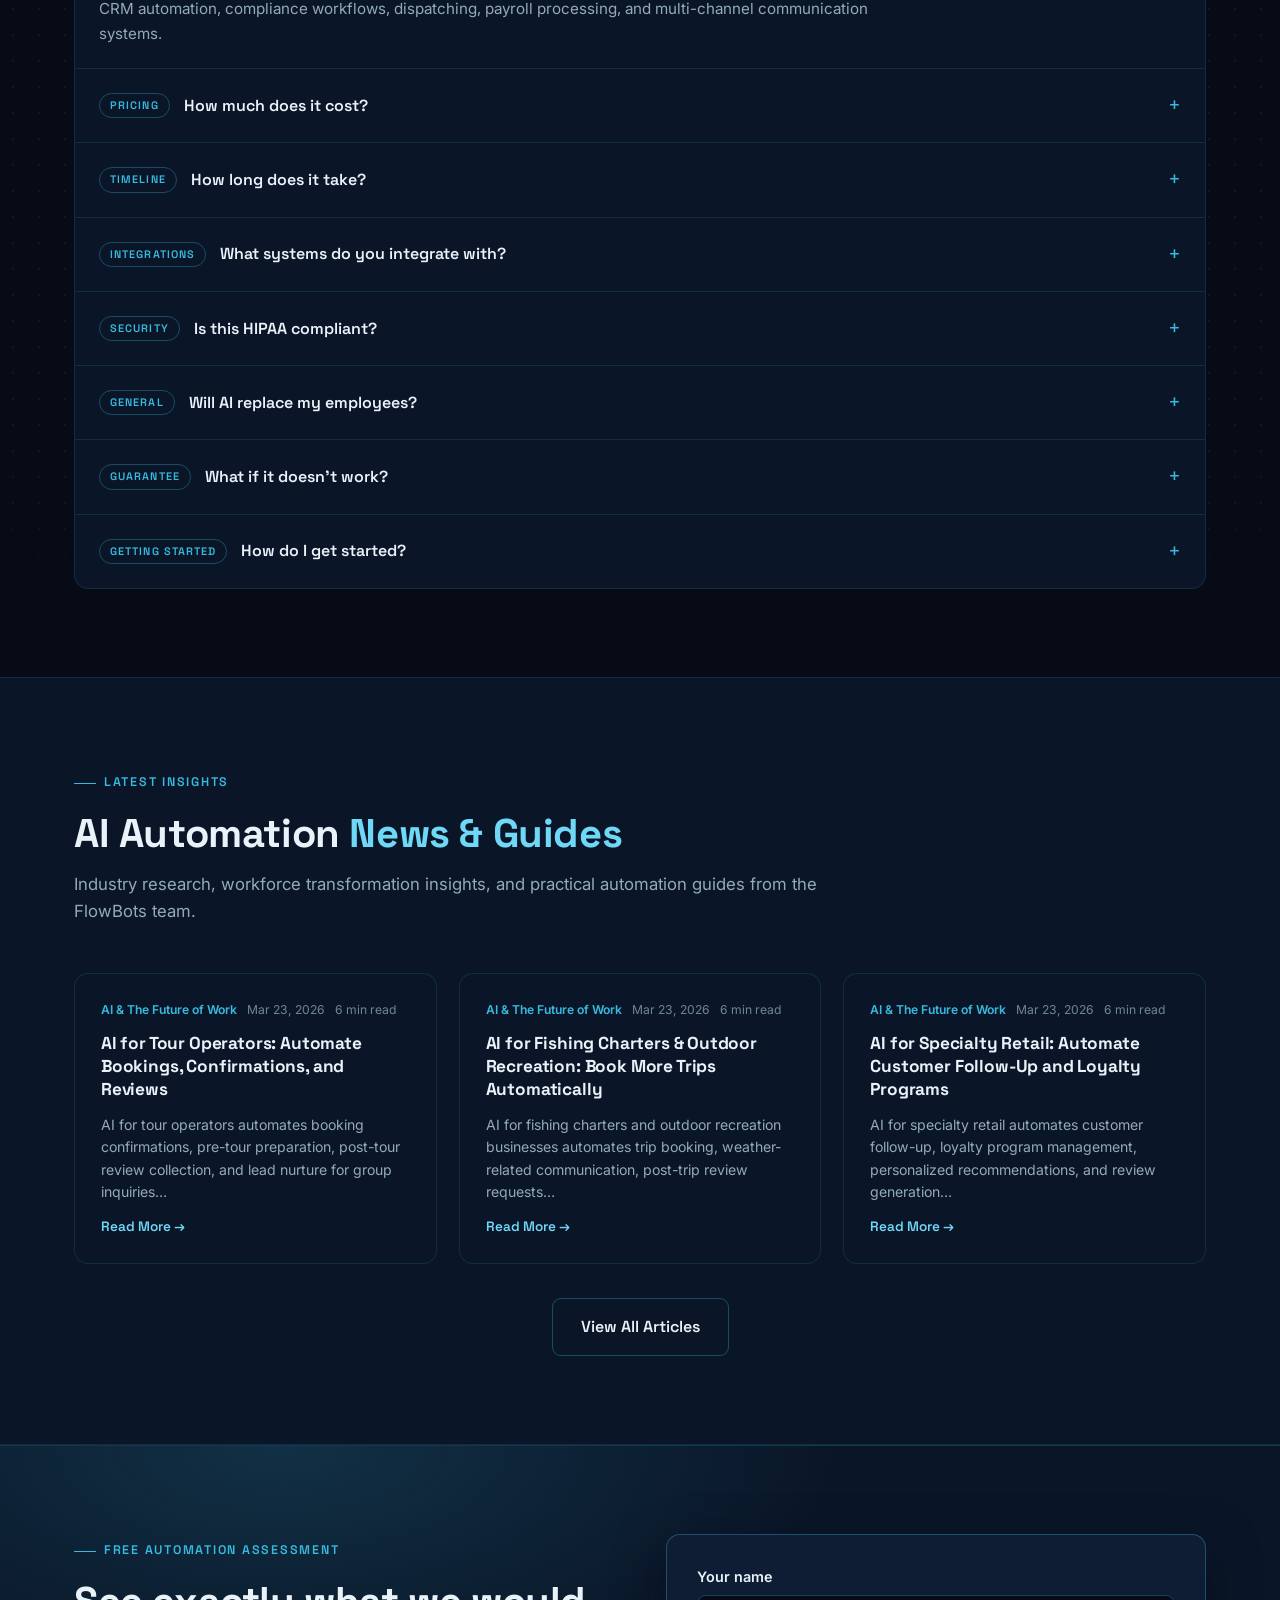
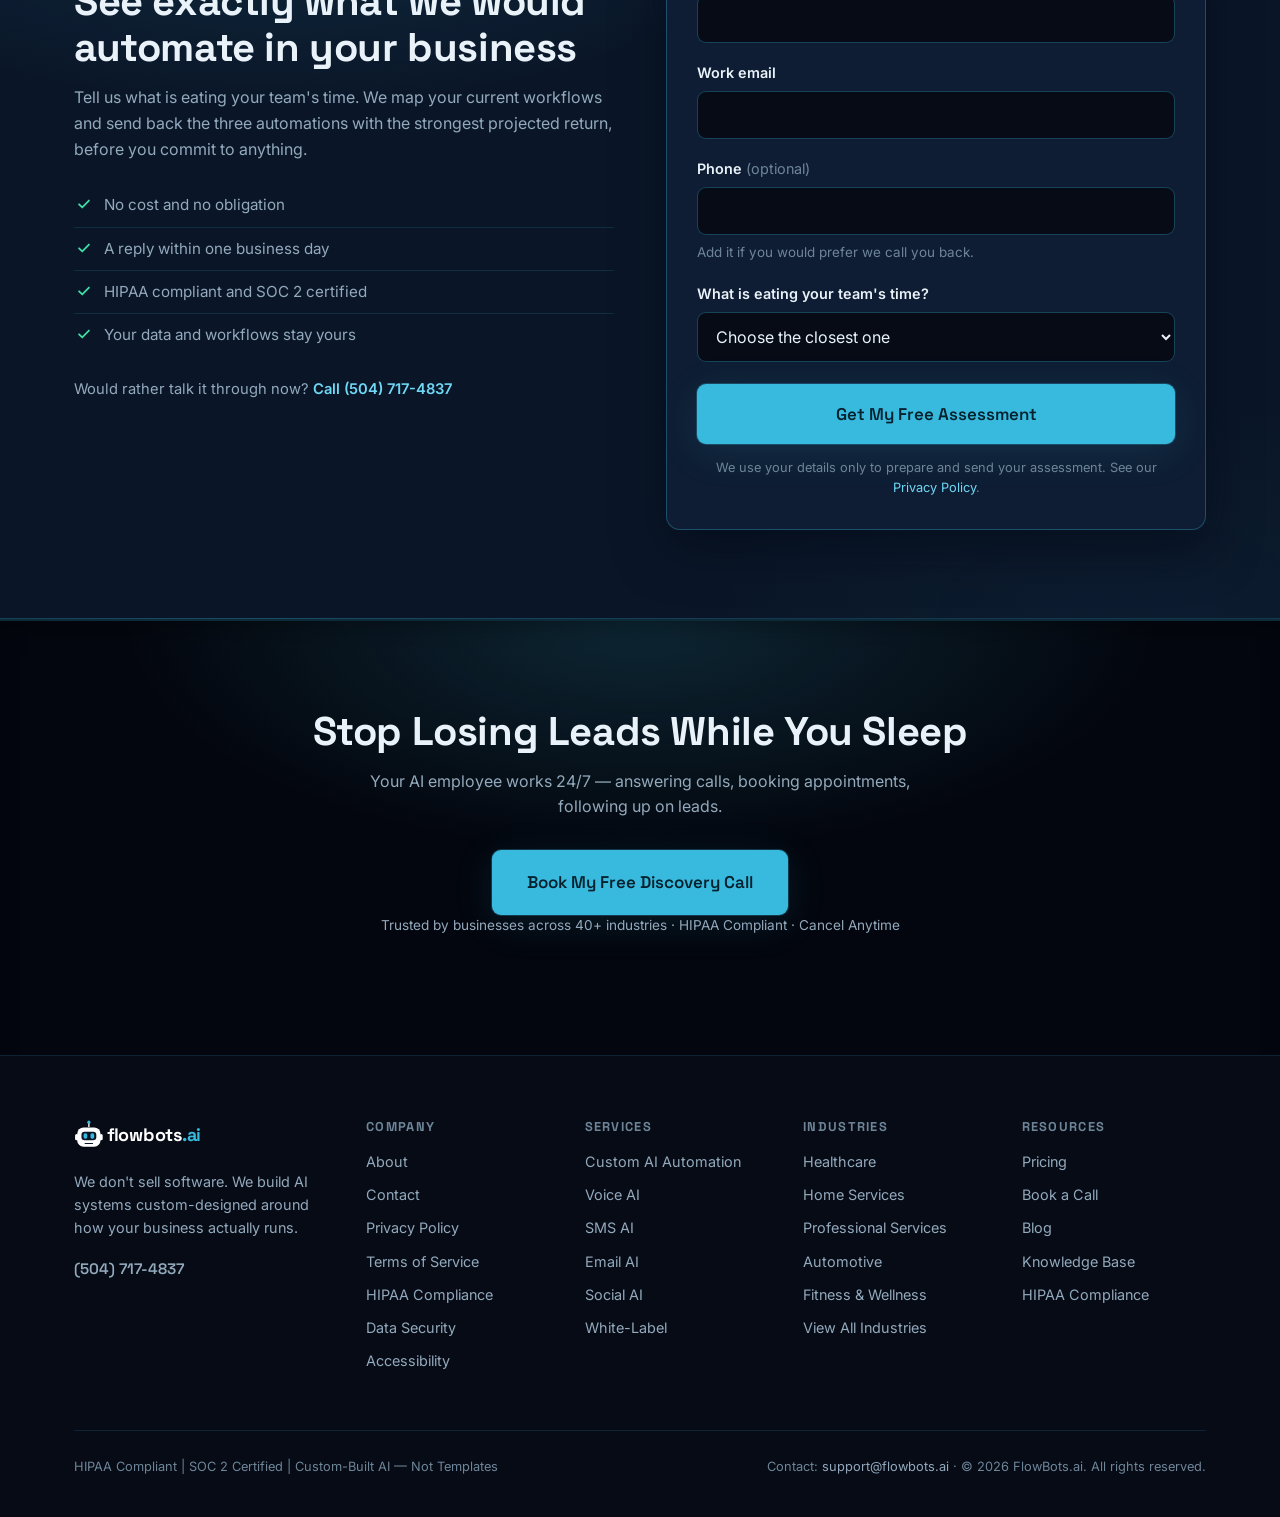
==== commit f9ef1196: "Fix invisible text on Signal, add integrations strip and back-to-top Contrast regression I introduce" ====
--- a/index.html
+++ b/index.html
@@ -8,7 +8,7 @@
 <link rel="preconnect" href="https://fonts.googleapis.com">
 <link rel="preconnect" href="https://fonts.gstatic.com" crossorigin>
 <link href="https://fonts.googleapis.com/css2?family=Space+Grotesk:wght@500;600;700&family=Inter:wght@400;500;600&display=swap" rel="stylesheet">
-<link rel="stylesheet" href="style.css?v=17">
+<link rel="stylesheet" href="style.css?v=22">
 <script>/* These are the animated designs: motion is on unless a URL explicitly
    asks for ?motion=off. A production build should restore respect for
    prefers-reduced-motion; this is a review prototype. */
@@ -101,6 +101,27 @@
     <div class="value-cell"><h3>&lt;30 Second Follow-Up</h3><p>Leads contacted before they call your competitor</p></div>
     <div class="value-cell"><h3>Zero Manual Work</h3><p>Invoices, CRM, scheduling — all automated</p></div>
     <div class="value-cell"><h3>Your Data Stays Yours</h3><p>Custom-built. Fixed price. No lock-in contracts.</p></div>
+  </div>
+
+</div>
+
+<!-- ============ INTEGRATIONS ============ -->
+<div class="integrations">
+  <div class="wrap">
+    <p class="int-title">Integrates with the tools you already use</p>
+    <ul class="int-marks">
+      <li>ServiceTitan</li>
+      <li>GoHighLevel</li>
+      <li>Salesforce</li>
+      <li>HubSpot</li>
+      <li>Dentrix</li>
+      <li>Jobber</li>
+      <li>Boulevard</li>
+      <li>Clio</li>
+      <li>Mindbody</li>
+      <li>QuickBooks</li>
+    </ul>
+    <p class="int-note">30+ platforms supported · Custom integrations included</p>
   </div>
 </div>
 
@@ -743,12 +764,12 @@
 </footer>
 
 <div class="sticky-cta">
-  <a class="btn btn-ghost" href="tel:+15047174837">Call (504) 717-4837</a>
-  <a class="btn btn-primary" href="https://www.flowbots.ai/book-call/" data-track="cta-book">Book My Free Discovery Call</a>
+  <a class="btn btn-ghost" href="tel:+15047174837">Call Us</a>
+  <a class="btn btn-primary" href="https://www.flowbots.ai/book-call/" data-track="cta-book">Book Free Call</a>
 </div>
 
-<script src="app.js?v=14"></script>
-
+
+<button type="button" class="to-top" aria-label="Back to top" hidden><svg class="ico" aria-hidden="true"><use href="#i-arrow-down"></use></svg></button>
 <!-- review control: device preview. Not part of the design. -->
 <div class="rv-device" role="group" aria-label="Device preview">
   <span class="rv-label">View</span>
@@ -775,5 +796,6 @@
 })();
 </script>
 
+<script src="app.js?v=22"></script>
 </body>
 </html>
--- a/style.css
+++ b/style.css
@@ -894,5 +894,79 @@
 .rv-device button:hover{color:#fff;background:rgba(255,255,255,.10)}
 .rv-device button[aria-pressed="true"]{background:#fff;color:#0B1020}
 .rv-device button:focus-visible{outline:2px solid #38BADF;outline-offset:2px}
-@media(max-width:640px){.rv-device{right:10px;bottom:10px;padding:4px 5px 4px 10px;font-size:.74rem}}
+/* Below 820px the sticky conversion bar owns the bottom strip, so the
+   review control sits above it rather than on top of the CTA. */
+@media(max-width:820px){.rv-device{bottom:86px}}
+@media(max-width:640px){.rv-device{right:10px;bottom:86px;padding:4px 5px 4px 10px;font-size:.74rem}}
 @media print{.rv-device{display:none}}
+
+/* ============================================================
+   Phone numbers must never break across lines - a split number
+   is unreadable and unusable as a conversion element.
+   ============================================================ */
+a[href^="tel:"]{white-space:nowrap}
+.trust-chips span,.trust-chips a{white-space:nowrap}
+
+/* The sticky bar is a narrow, fixed control: labels are abbreviated
+   there so neither button wraps. Same actions, shorter words. */
+.sticky-cta .btn{
+  font-size:.88rem;padding:13px 8px;white-space:nowrap;
+  min-width:0;overflow:hidden;text-overflow:ellipsis;
+}
+@media(max-width:380px){.sticky-cta .btn{font-size:.82rem;padding:12px 6px}}
+
+/* ============================================================
+   BACK TO TOP — appears once the visitor is well down the page.
+   Stacked above the device selector so the two never overlap,
+   and above the sticky CTA on mobile.
+   ============================================================ */
+.to-top{
+  position:fixed;right:18px;bottom:72px;z-index:115;
+  width:46px;height:46px;border-radius:50%;
+  display:flex;align-items:center;justify-content:center;
+  background:rgba(10,22,40,.92);border:1px solid var(--line-strong);color:var(--accent-bright);
+  cursor:pointer;box-shadow:0 8px 24px rgba(0,0,0,.22);
+  opacity:0;transform:translateY(8px);pointer-events:none;
+  transition:opacity .2s ease-out,transform .2s ease-out,background .16s;
+}
+.to-top[hidden]{display:flex}          /* animate rather than snap in */
+.to-top.show{opacity:1;transform:none;pointer-events:auto}
+.to-top:hover{background:rgba(56,186,223,.16)}
+.to-top:focus-visible{outline:2px solid var(--accent-bright);outline-offset:3px}
+.to-top .ico{width:20px;height:20px;transform:rotate(180deg);stroke-width:2}
+@media(max-width:820px){.to-top{bottom:140px}}
+@media(max-width:640px){.to-top{right:10px;bottom:140px;width:42px;height:42px}}
+@media print{.to-top{display:none}}
+
+/* ============================================================
+   INTEGRATIONS STRIP — present on the live homepage and missed
+   in the first build. Names are set as wordmarks rather than
+   logo images: real brand assets should replace these before
+   anything goes live, and inventing logo files would be worse
+   than an honest typographic placeholder.
+   ============================================================ */
+.integrations{
+  border-top:1px solid var(--line);border-bottom:1px solid var(--line);
+  background:var(--surface);padding:var(--s7) 0;text-align:center;
+}
+.int-title{
+  font-family:var(--font-display);font-size:.72rem;font-weight:700;
+  letter-spacing:.18em;text-transform:uppercase;color:var(--faint);
+  margin-bottom:var(--s6);
+}
+.int-marks{
+  list-style:none;display:flex;flex-wrap:wrap;justify-content:center;
+  align-items:center;gap:var(--s5) var(--s7);margin:0 0 var(--s5);
+}
+.int-marks li{
+  font-family:var(--font-display);font-weight:700;font-size:1.05rem;
+  letter-spacing:-.01em;color:var(--ink);
+  opacity:.72;transition:opacity .16s ease-out,color .16s ease-out;
+  white-space:nowrap;
+}
+.int-marks li:hover{opacity:1;color:var(--accent-bright)}
+.int-note{font-size:.84rem;color:var(--muted)}
+@media(max-width:720px){
+  .int-marks{gap:var(--s4) var(--s5)}
+  .int-marks li{font-size:.94rem}
+}
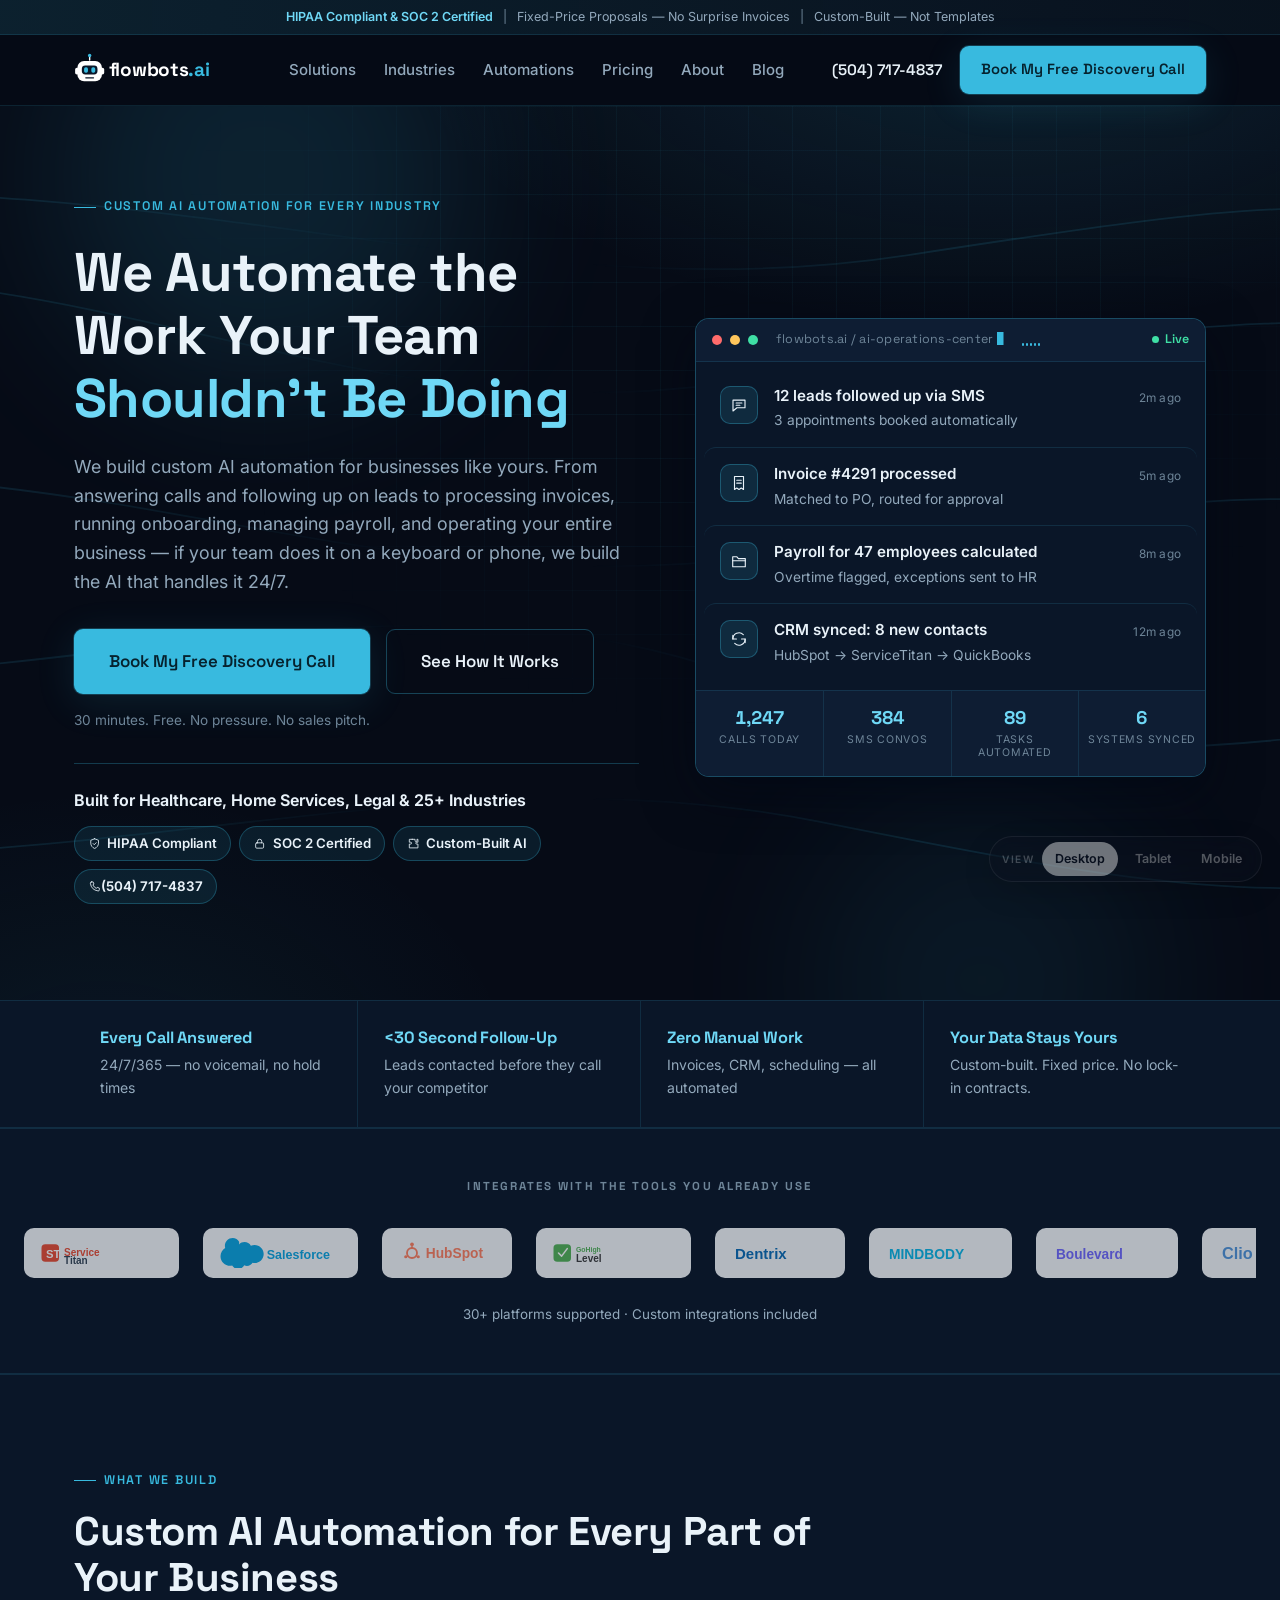
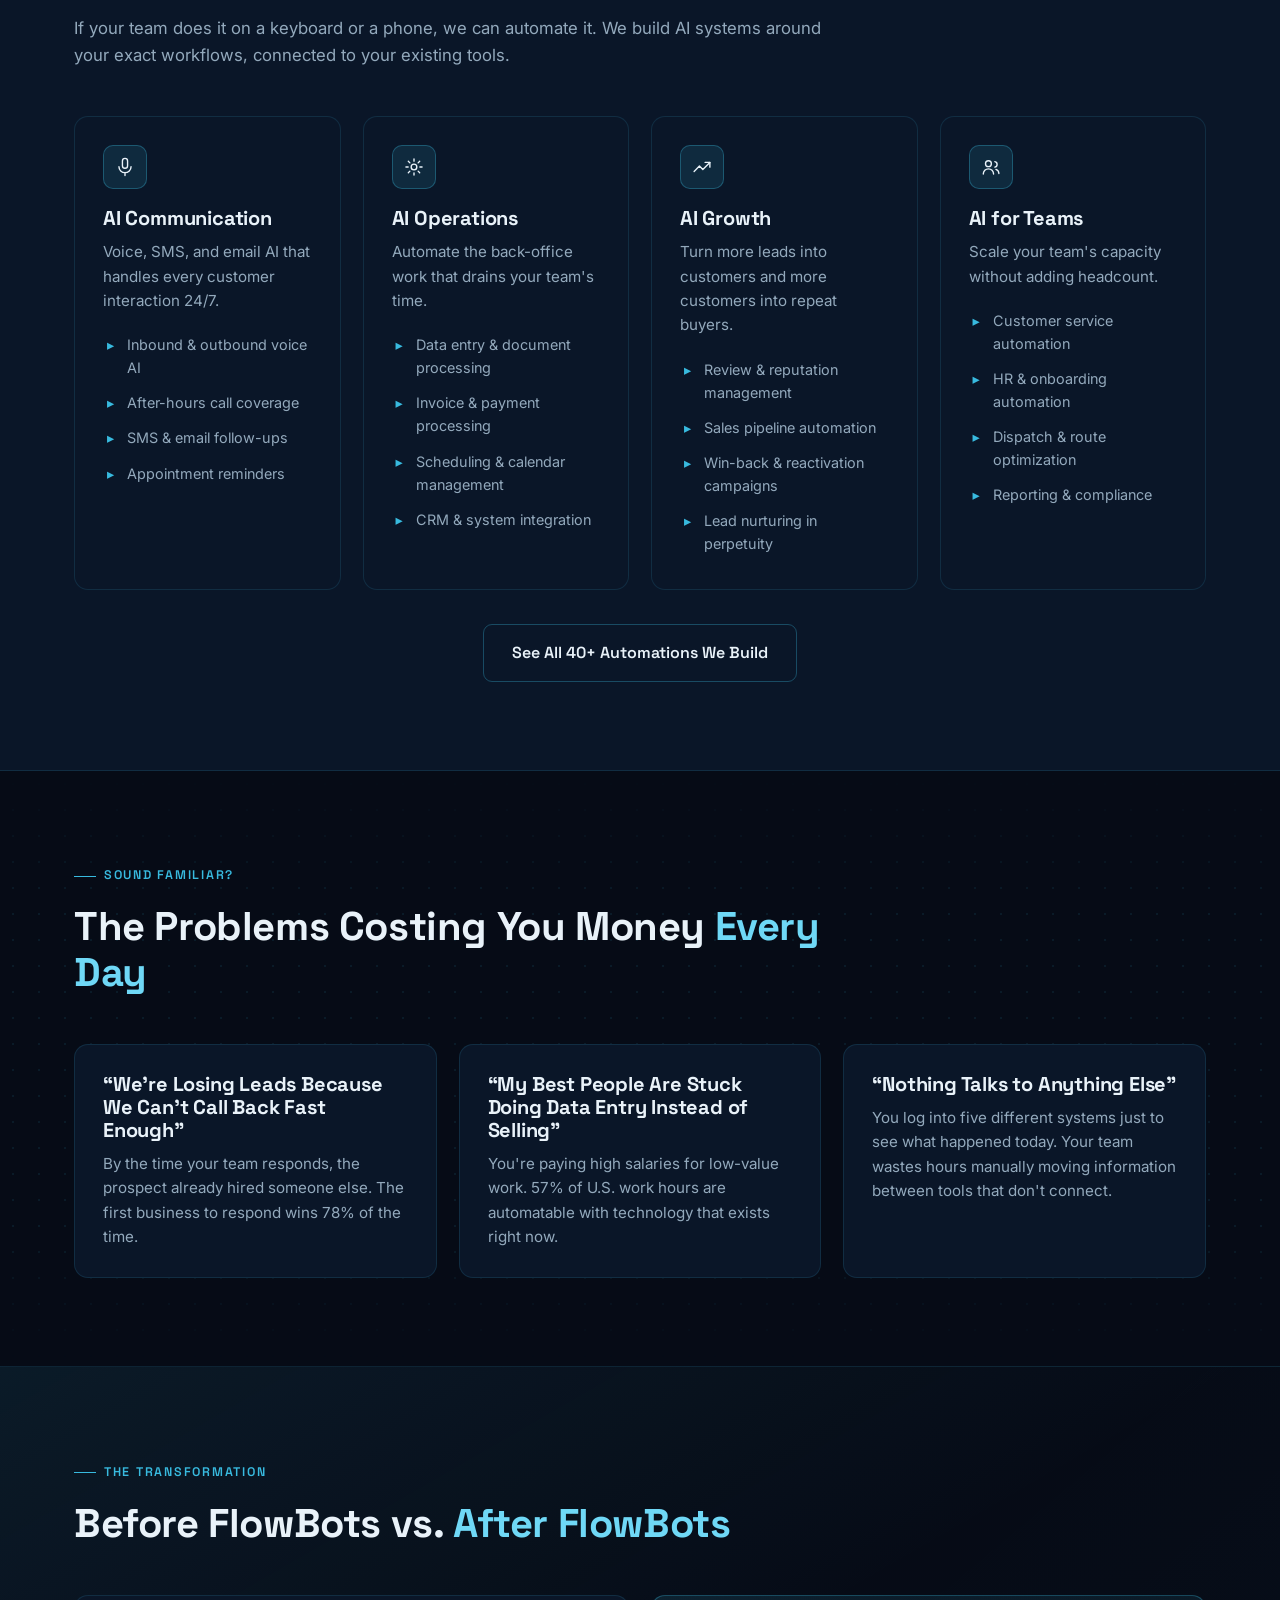
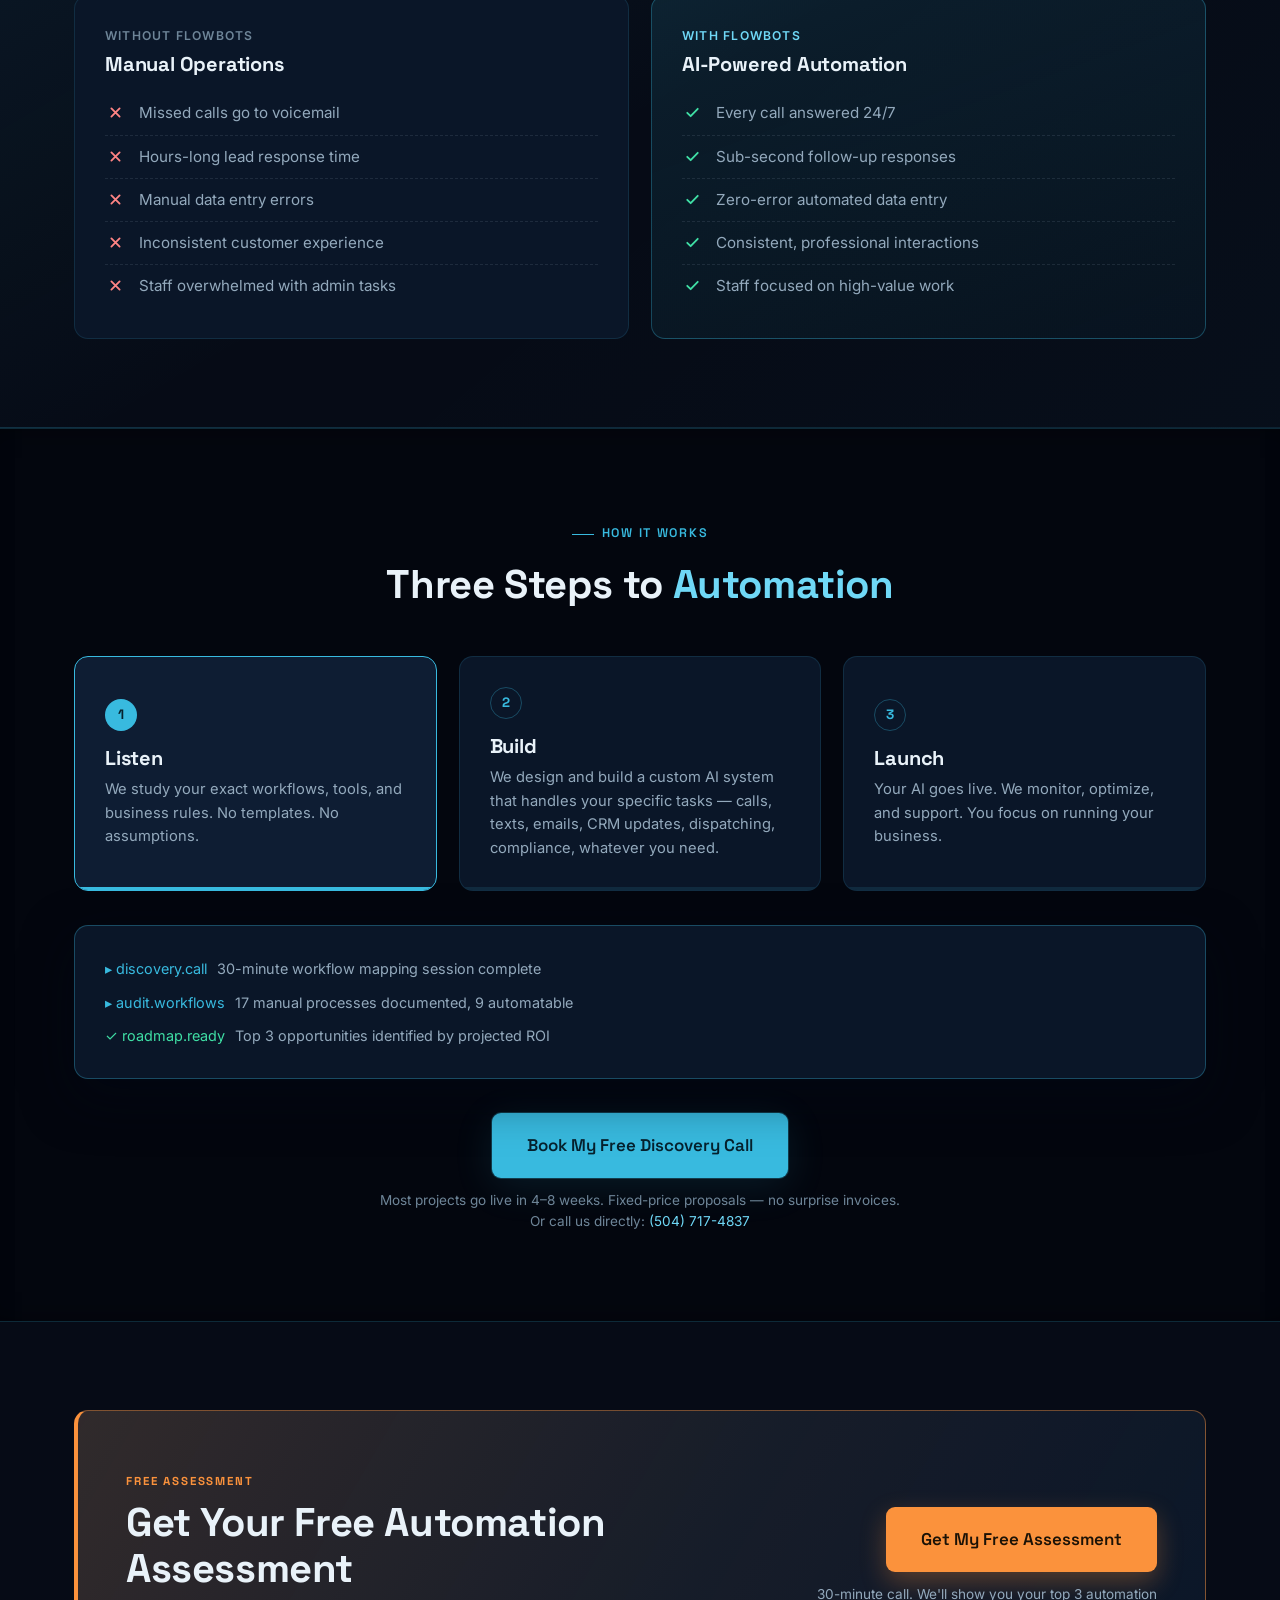
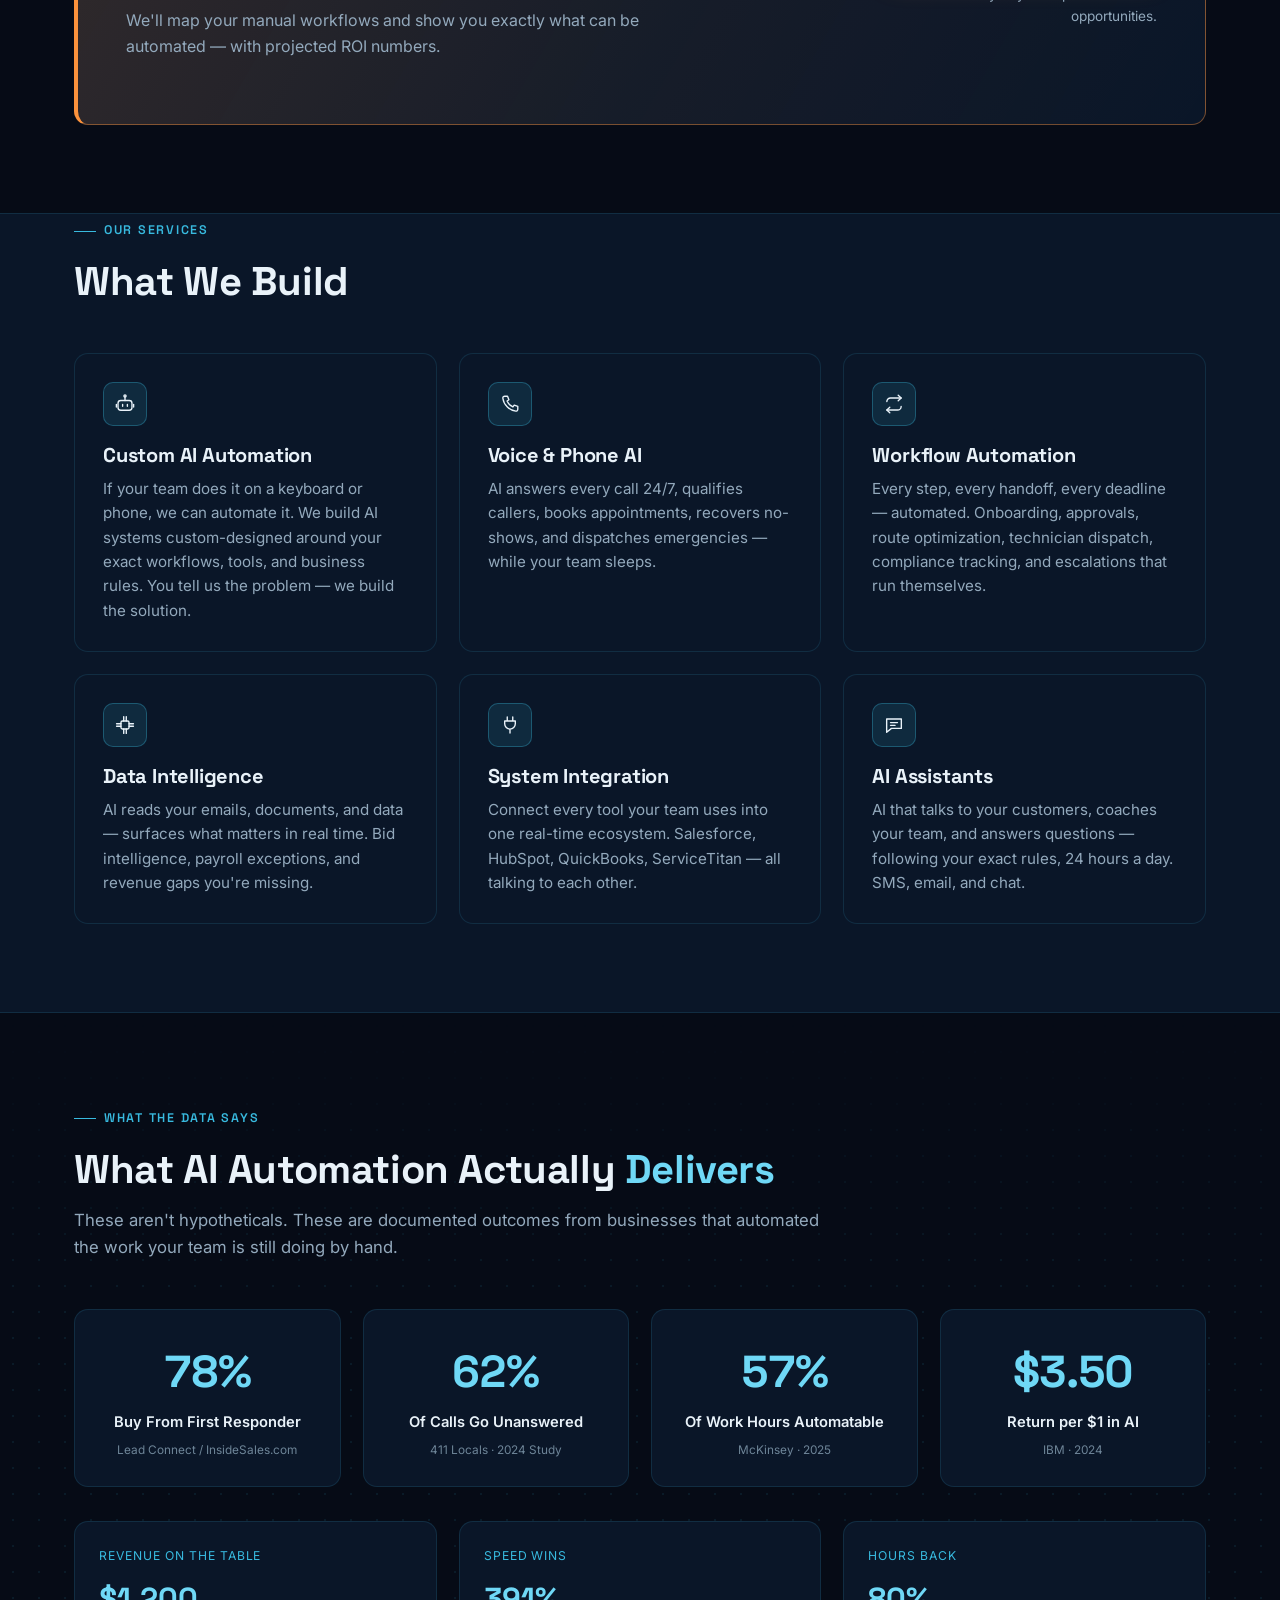
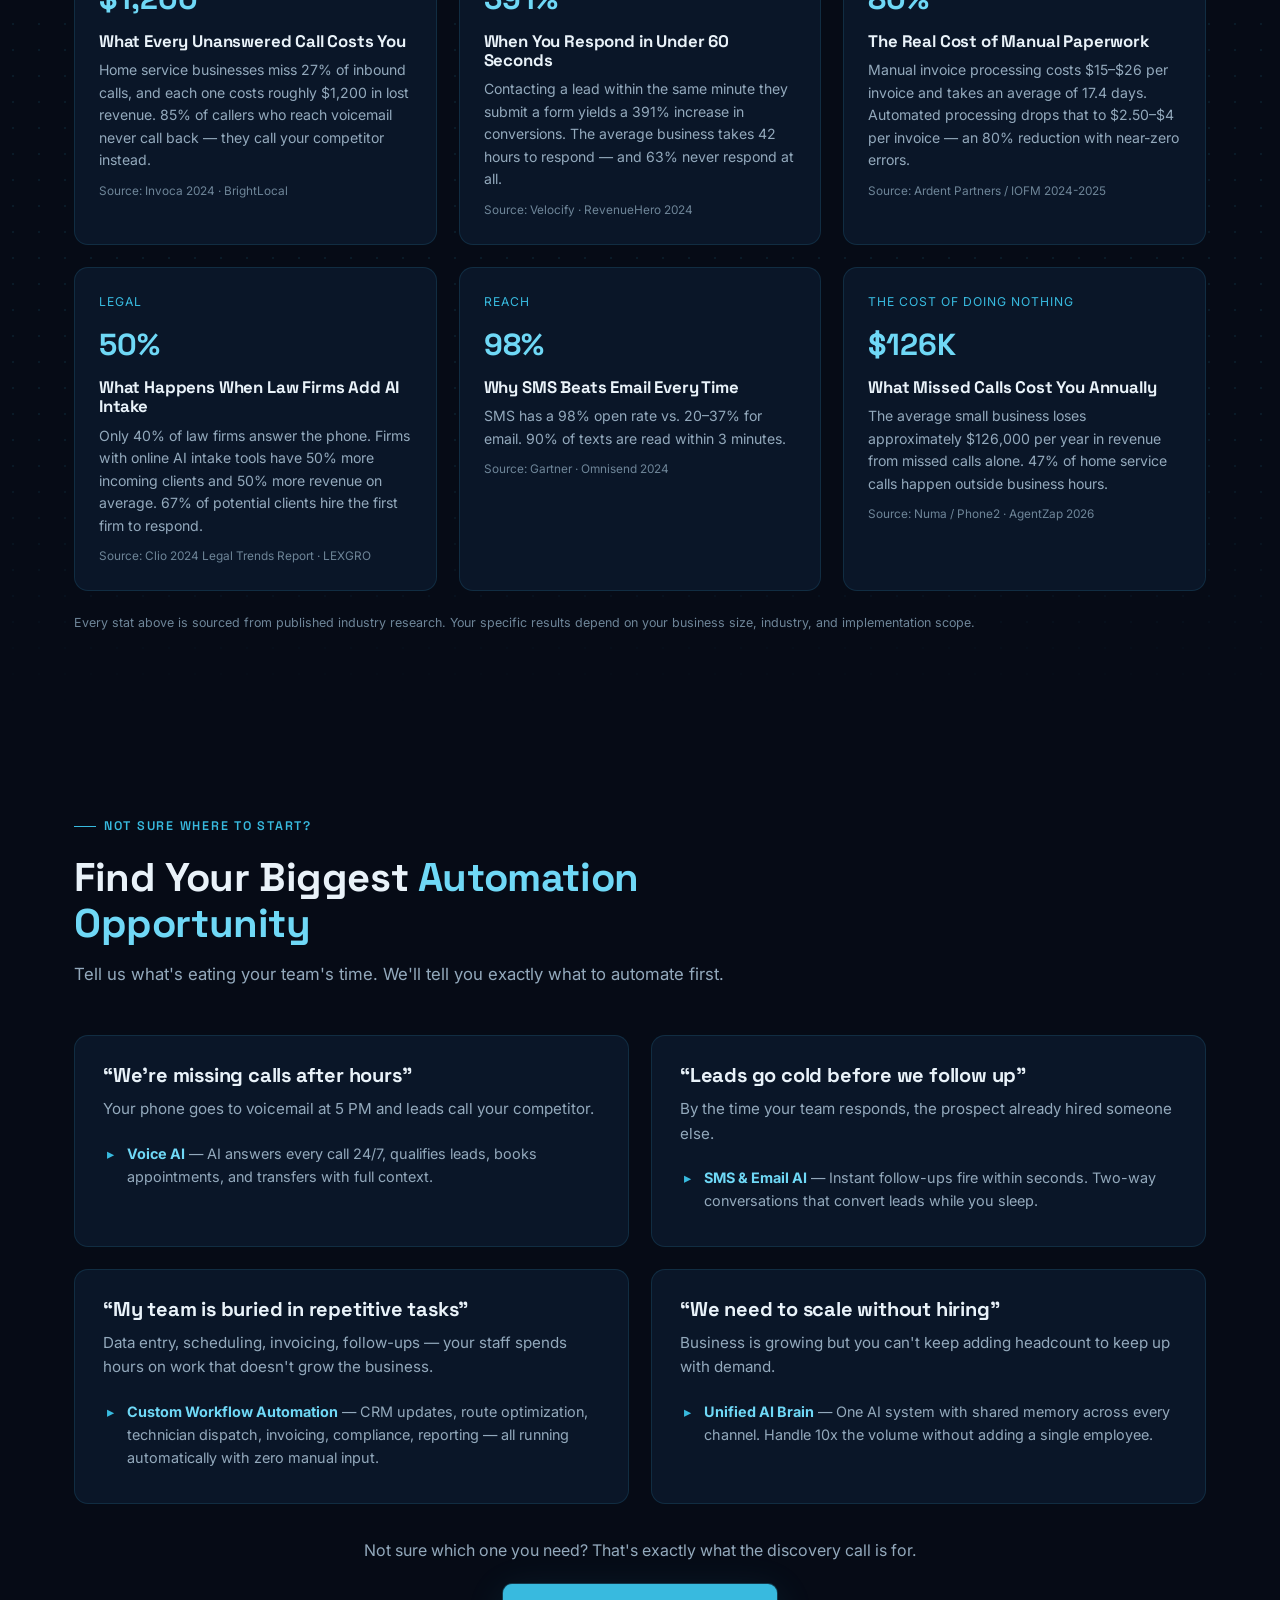
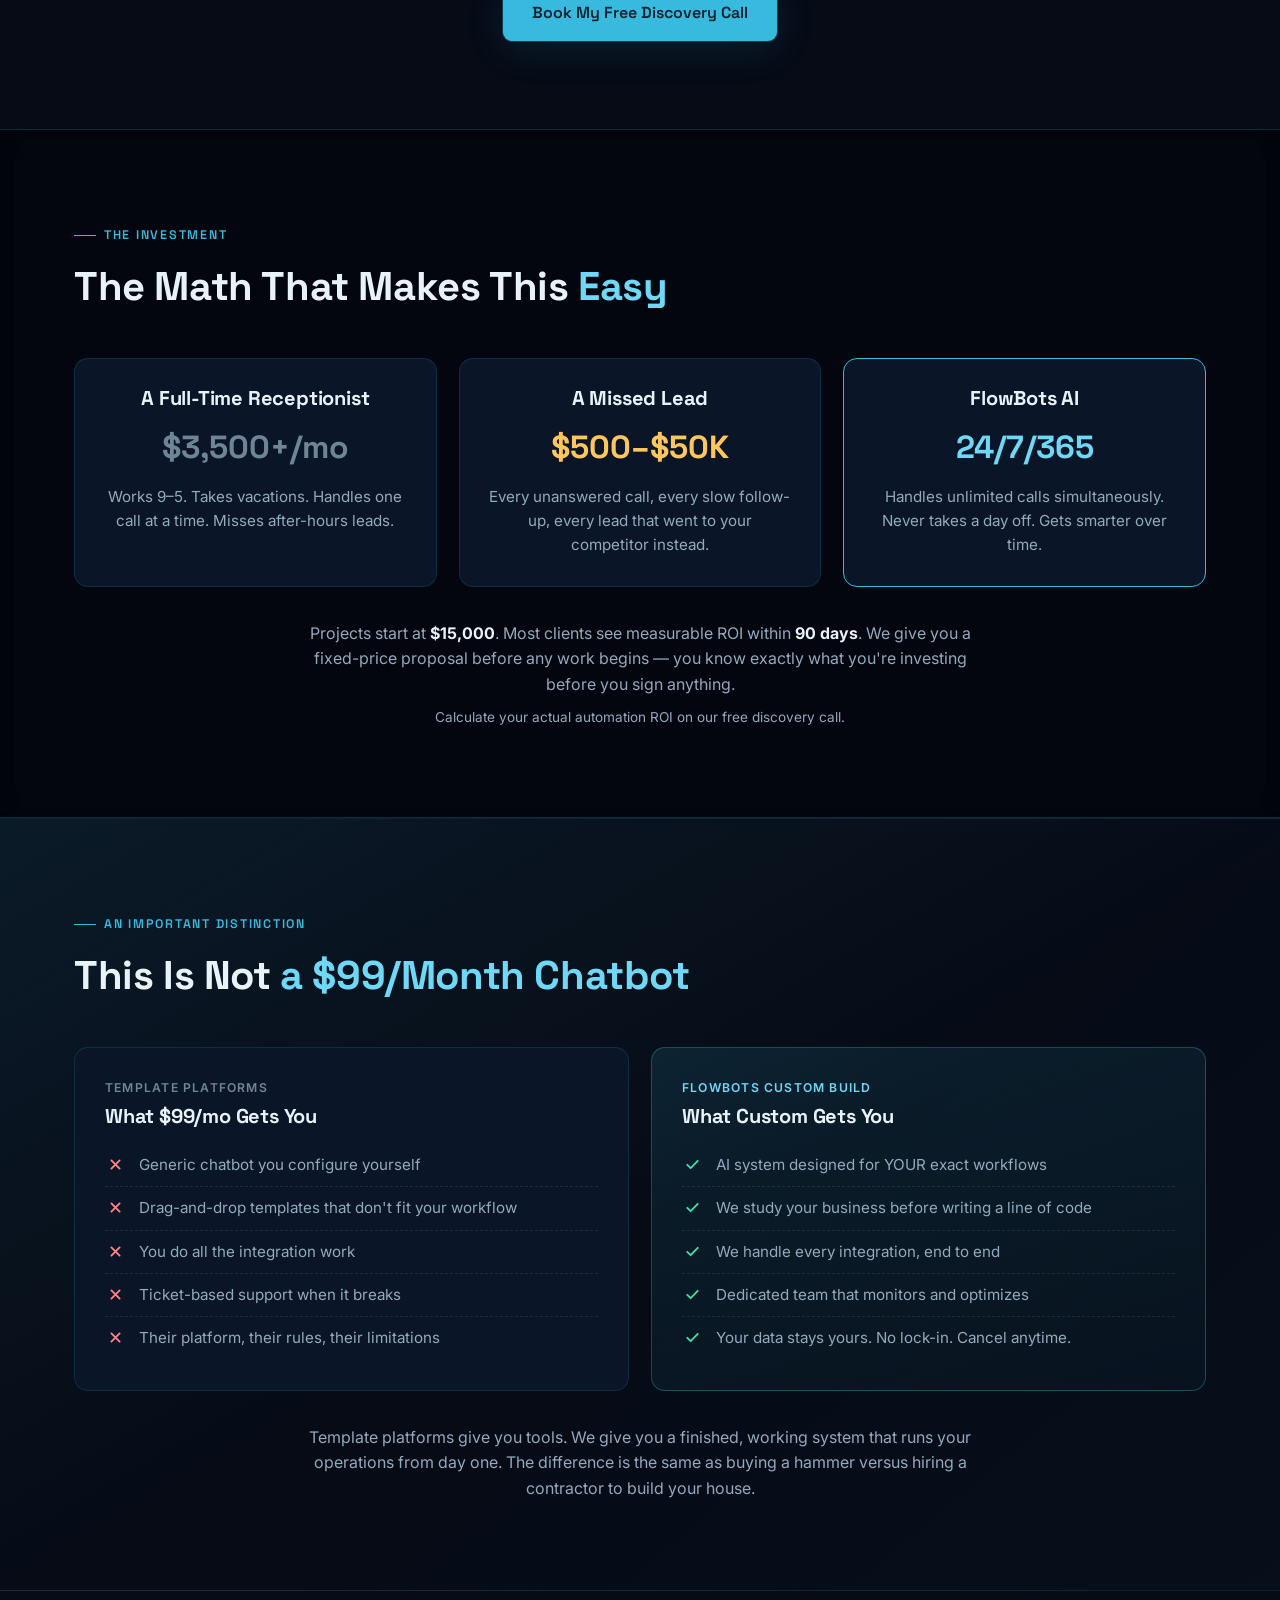
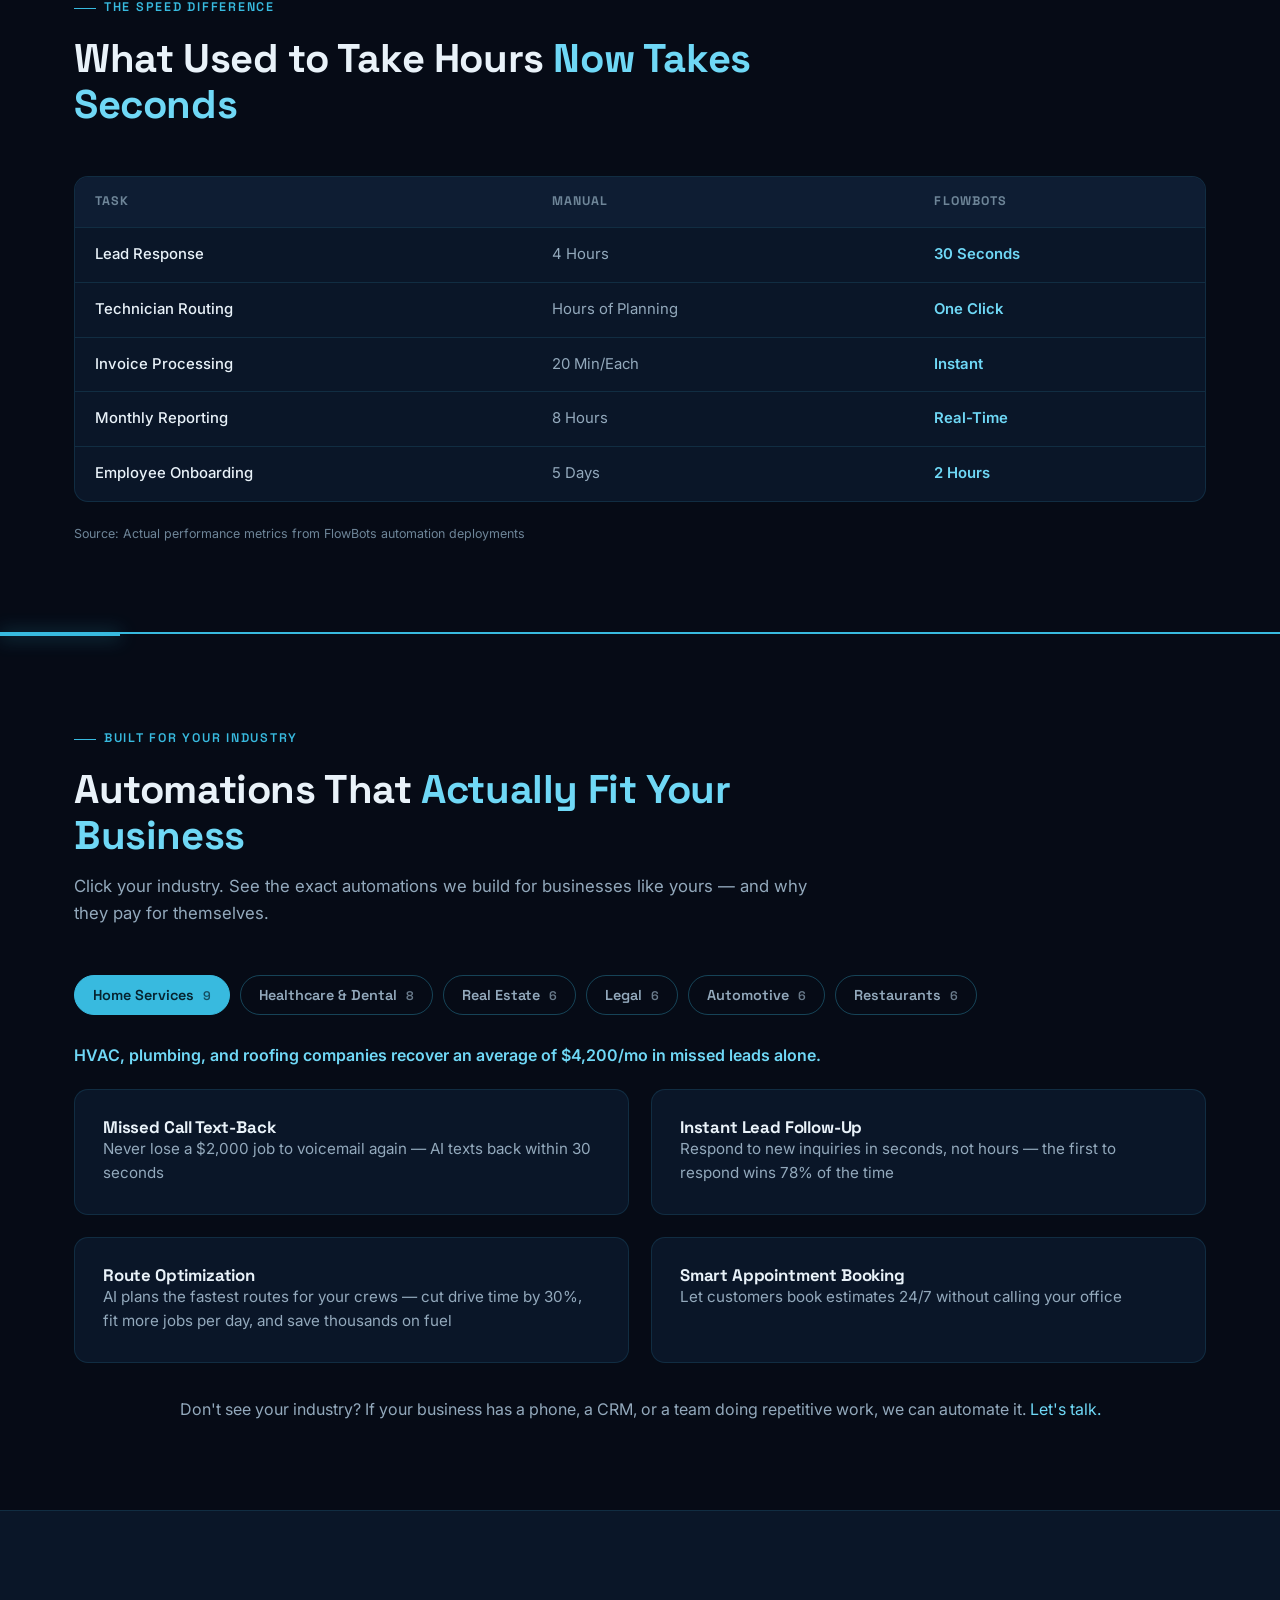
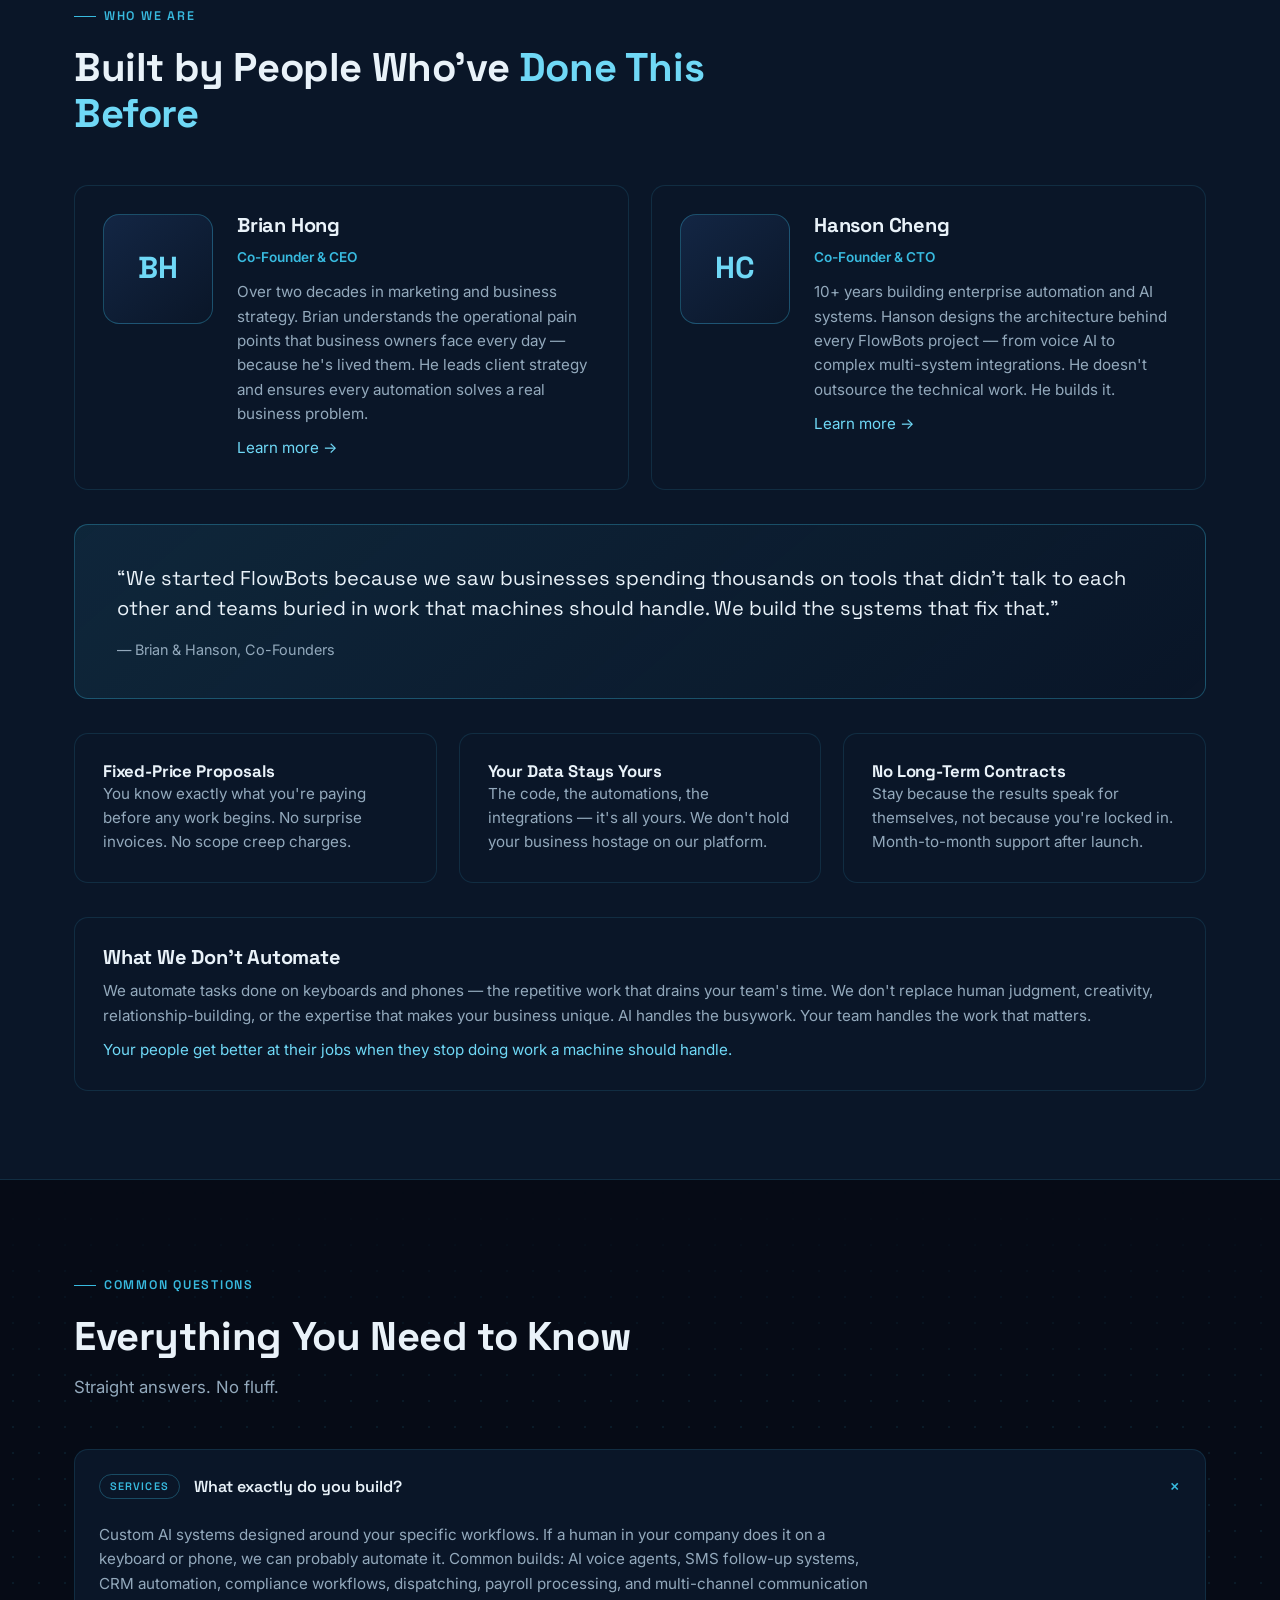
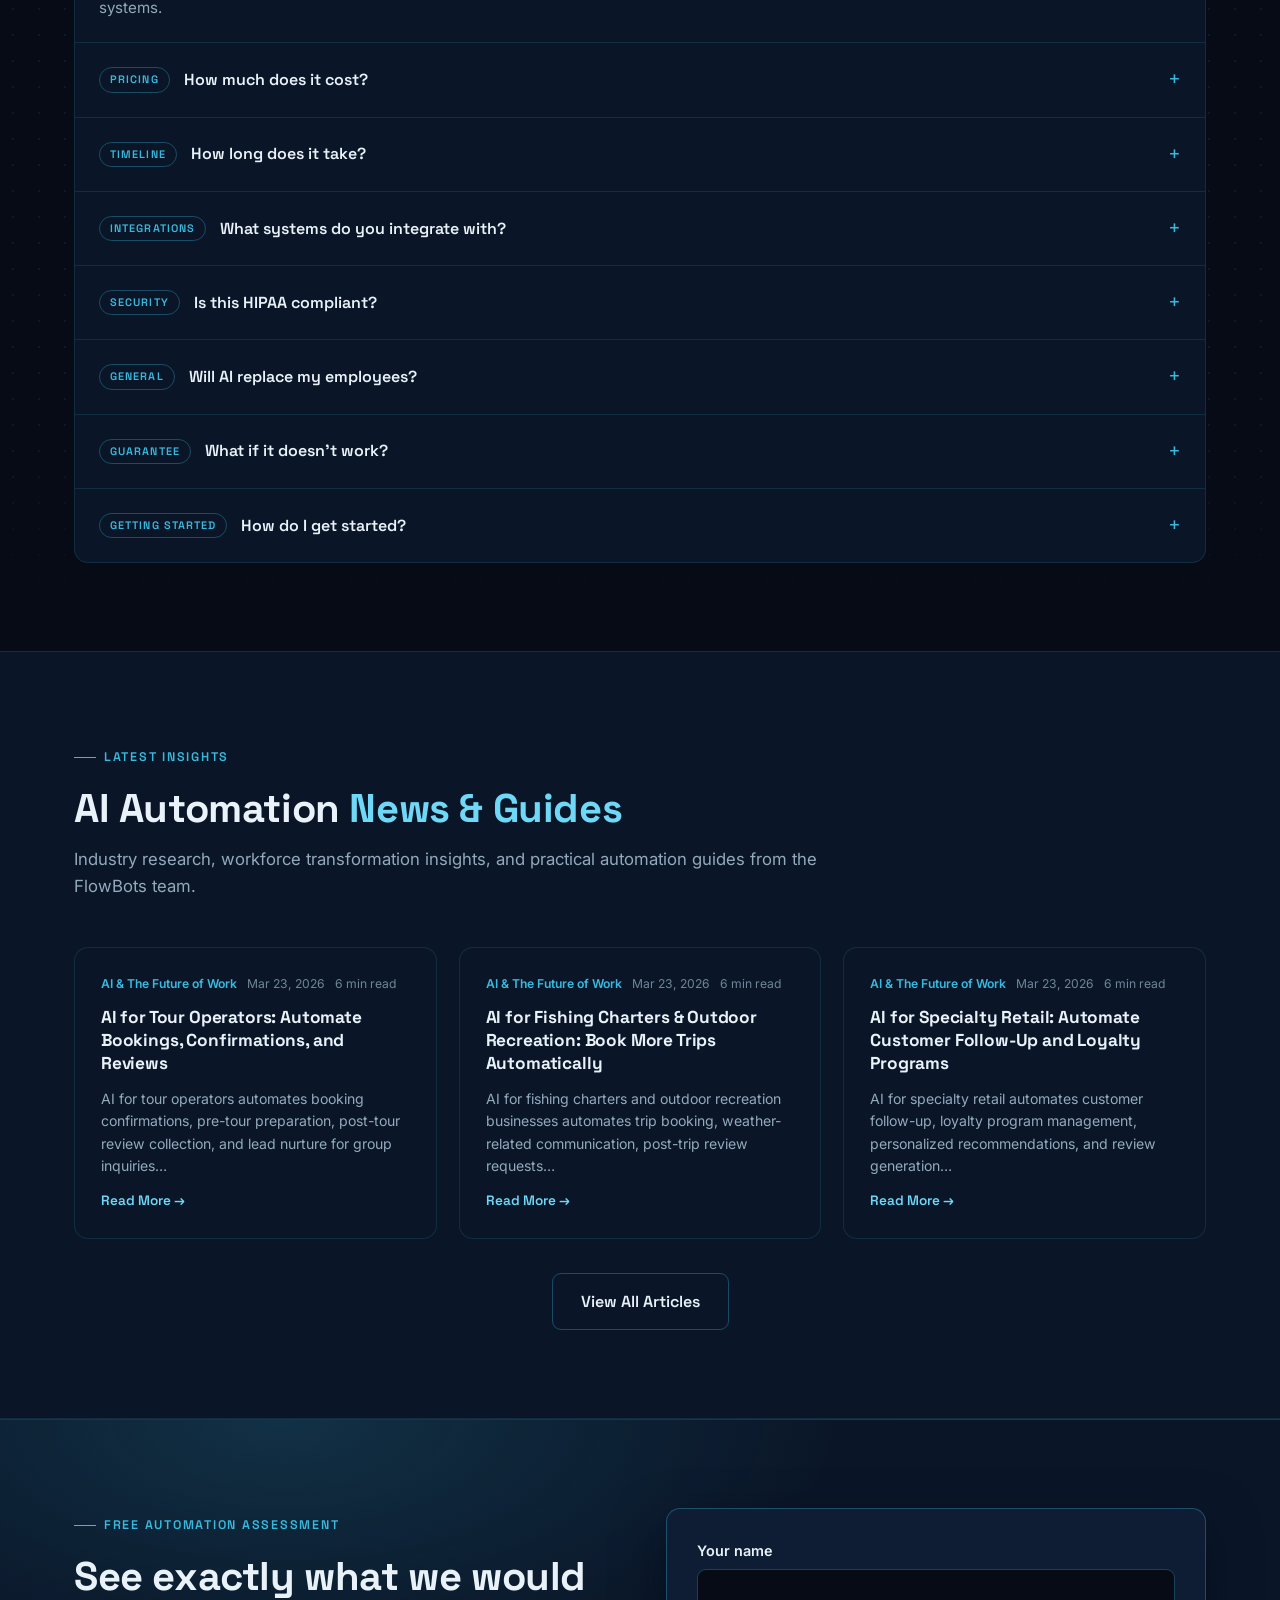
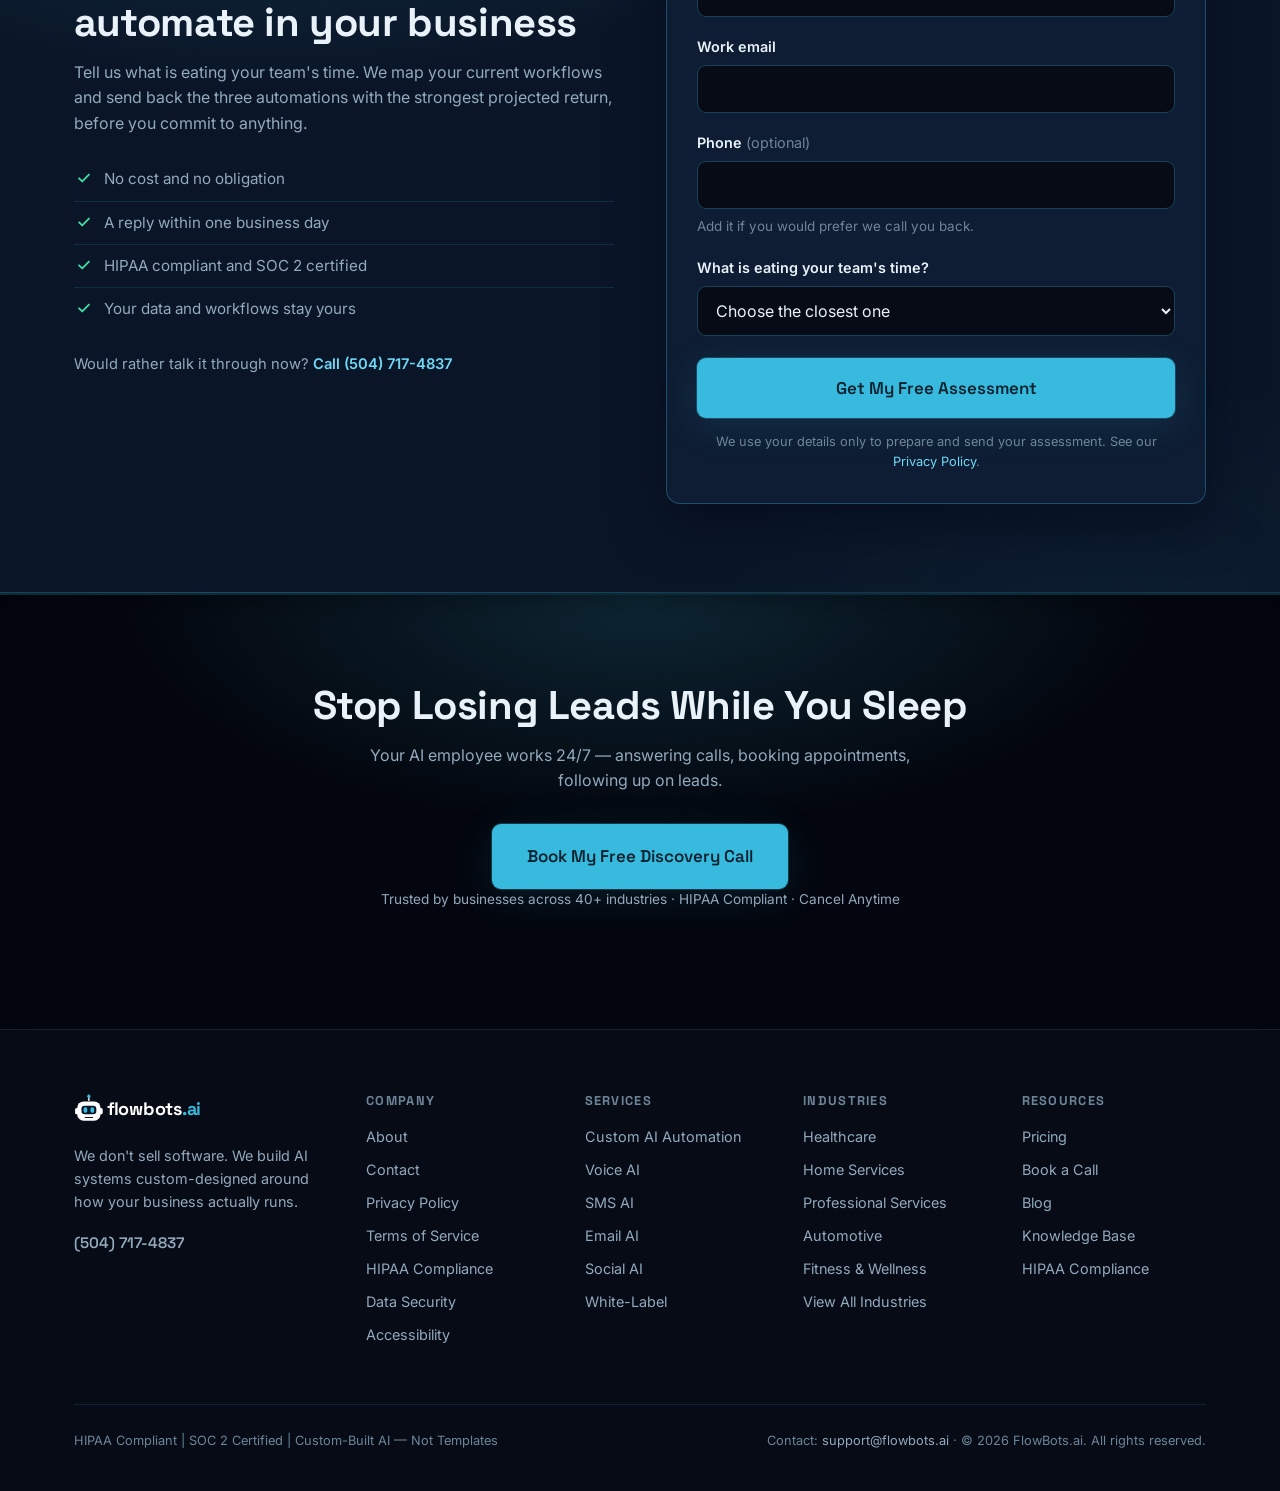
==== commit 0bcaceea: "Integration logos on one line; rebalance Kinetic's assessment band Logos are FlowBots' own integrati" ====
--- a/index.html
+++ b/index.html
@@ -8,7 +8,7 @@
 <link rel="preconnect" href="https://fonts.googleapis.com">
 <link rel="preconnect" href="https://fonts.gstatic.com" crossorigin>
 <link href="https://fonts.googleapis.com/css2?family=Space+Grotesk:wght@500;600;700&family=Inter:wght@400;500;600&display=swap" rel="stylesheet">
-<link rel="stylesheet" href="style.css?v=22">
+<link rel="stylesheet" href="style.css?v=25">
 <script>/* These are the animated designs: motion is on unless a URL explicitly
    asks for ?motion=off. A production build should restore respect for
    prefers-reduced-motion; this is a review prototype. */
@@ -110,16 +110,16 @@
   <div class="wrap">
     <p class="int-title">Integrates with the tools you already use</p>
     <ul class="int-marks">
-      <li>ServiceTitan</li>
-      <li>GoHighLevel</li>
-      <li>Salesforce</li>
-      <li>HubSpot</li>
-      <li>Dentrix</li>
-      <li>Jobber</li>
-      <li>Boulevard</li>
-      <li>Clio</li>
-      <li>Mindbody</li>
-      <li>QuickBooks</li>
+      <li><img src="logos/servicetitan.svg" alt="ServiceTitan" decoding="async"></li>
+      <li><img src="logos/salesforce.svg" alt="Salesforce" decoding="async"></li>
+      <li><img src="logos/hubspot.svg" alt="HubSpot" decoding="async"></li>
+      <li><img src="logos/gohighlevel.svg" alt="GoHighLevel" decoding="async"></li>
+      <li><img src="logos/dentrix.svg" alt="Dentrix" decoding="async"></li>
+      <li><img src="logos/mindbody.svg" alt="Mindbody" decoding="async"></li>
+      <li><img src="logos/boulevard.svg" alt="Boulevard" decoding="async"></li>
+      <li><img src="logos/clio.svg" alt="Clio" decoding="async"></li>
+      <li><img src="logos/jobber.svg" alt="Jobber" decoding="async"></li>
+      <li><img src="logos/zoho.svg" alt="Zoho" decoding="async"></li>
     </ul>
     <p class="int-note">30+ platforms supported · Custom integrations included</p>
   </div>
@@ -796,6 +796,6 @@
 })();
 </script>
 
-<script src="app.js?v=22"></script>
+<script src="app.js?v=25"></script>
 </body>
 </html>
--- a/style.css
+++ b/style.css
@@ -970,3 +970,35 @@
   .int-marks{gap:var(--s4) var(--s5)}
   .int-marks li{font-size:.94rem}
 }
+
+/* Single row, full width, using FlowBots' own integration marks.
+   Scrolls horizontally rather than wrapping when space runs out. */
+.integrations .wrap{max-width:1500px}
+.int-marks{
+  display:flex;flex-wrap:nowrap;justify-content:space-between;align-items:center;
+  gap:var(--s5);margin:0 0 var(--s5);overflow-x:auto;scrollbar-width:none;
+  padding-bottom:2px;
+}
+.int-marks::-webkit-scrollbar{display:none}
+.int-marks li{flex:0 0 auto;display:flex;align-items:center}
+.int-marks img{
+  height:30px;width:auto;display:block;
+  opacity:.82;transition:opacity .16s ease-out,transform .16s ease-out;
+}
+.int-marks li:hover img{opacity:1;transform:translateY(-1px)}
+@media(max-width:1100px){.int-marks{justify-content:flex-start;gap:var(--s6)}.int-marks img{height:26px}}
+@media(max-width:720px){
+  .integrations .wrap{padding-right:0}
+  .int-marks{gap:var(--s5)}
+  .int-marks img{height:24px}
+}
+
+/* Dark ground: the client's marks include near-black text that vanishes on
+   navy. A light plate keeps each brand legible without recolouring it. */
+.int-marks li{
+  background:#F4F7FA;border:1px solid rgba(255,255,255,.10);
+  border-radius:10px;padding:9px 14px;
+}
+.int-marks img{opacity:.95}
+.int-marks li:hover{background:#FFFFFF}
+@media(max-width:1100px){.int-marks li{padding:7px 11px}}
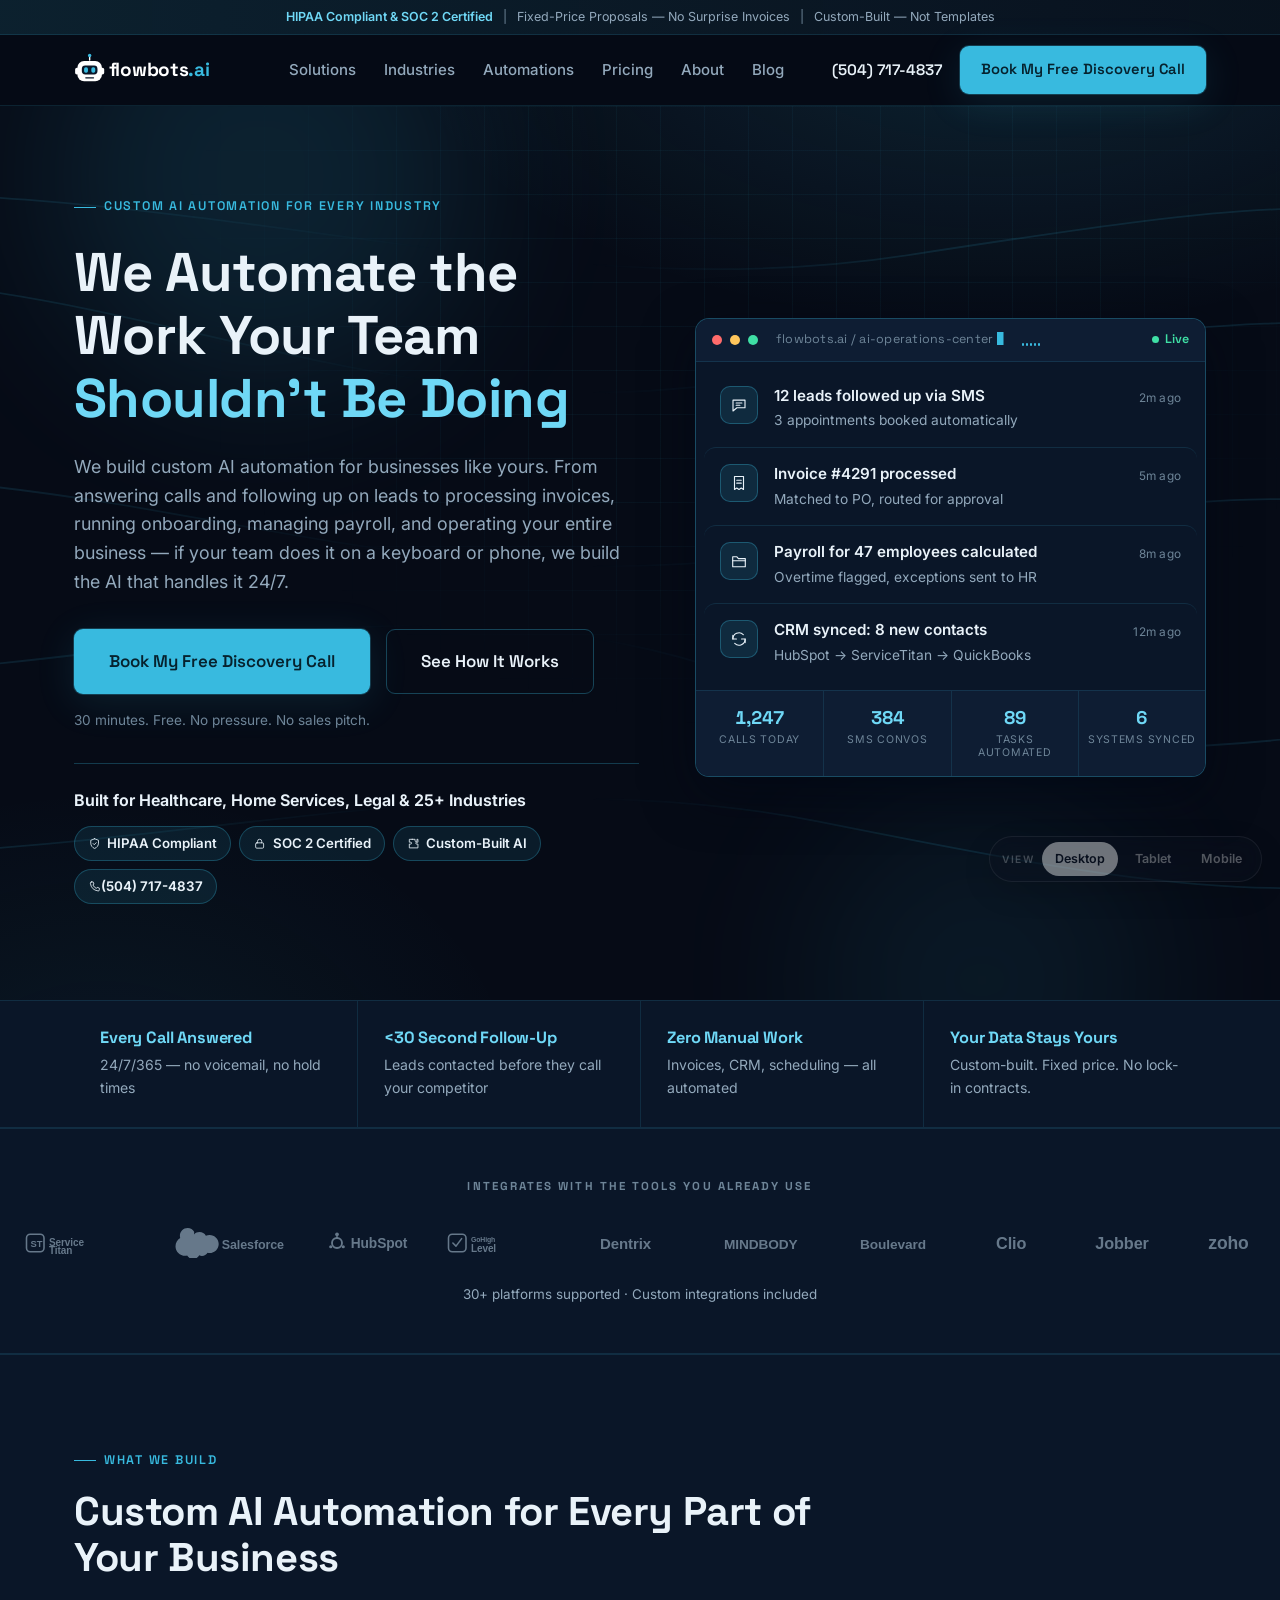
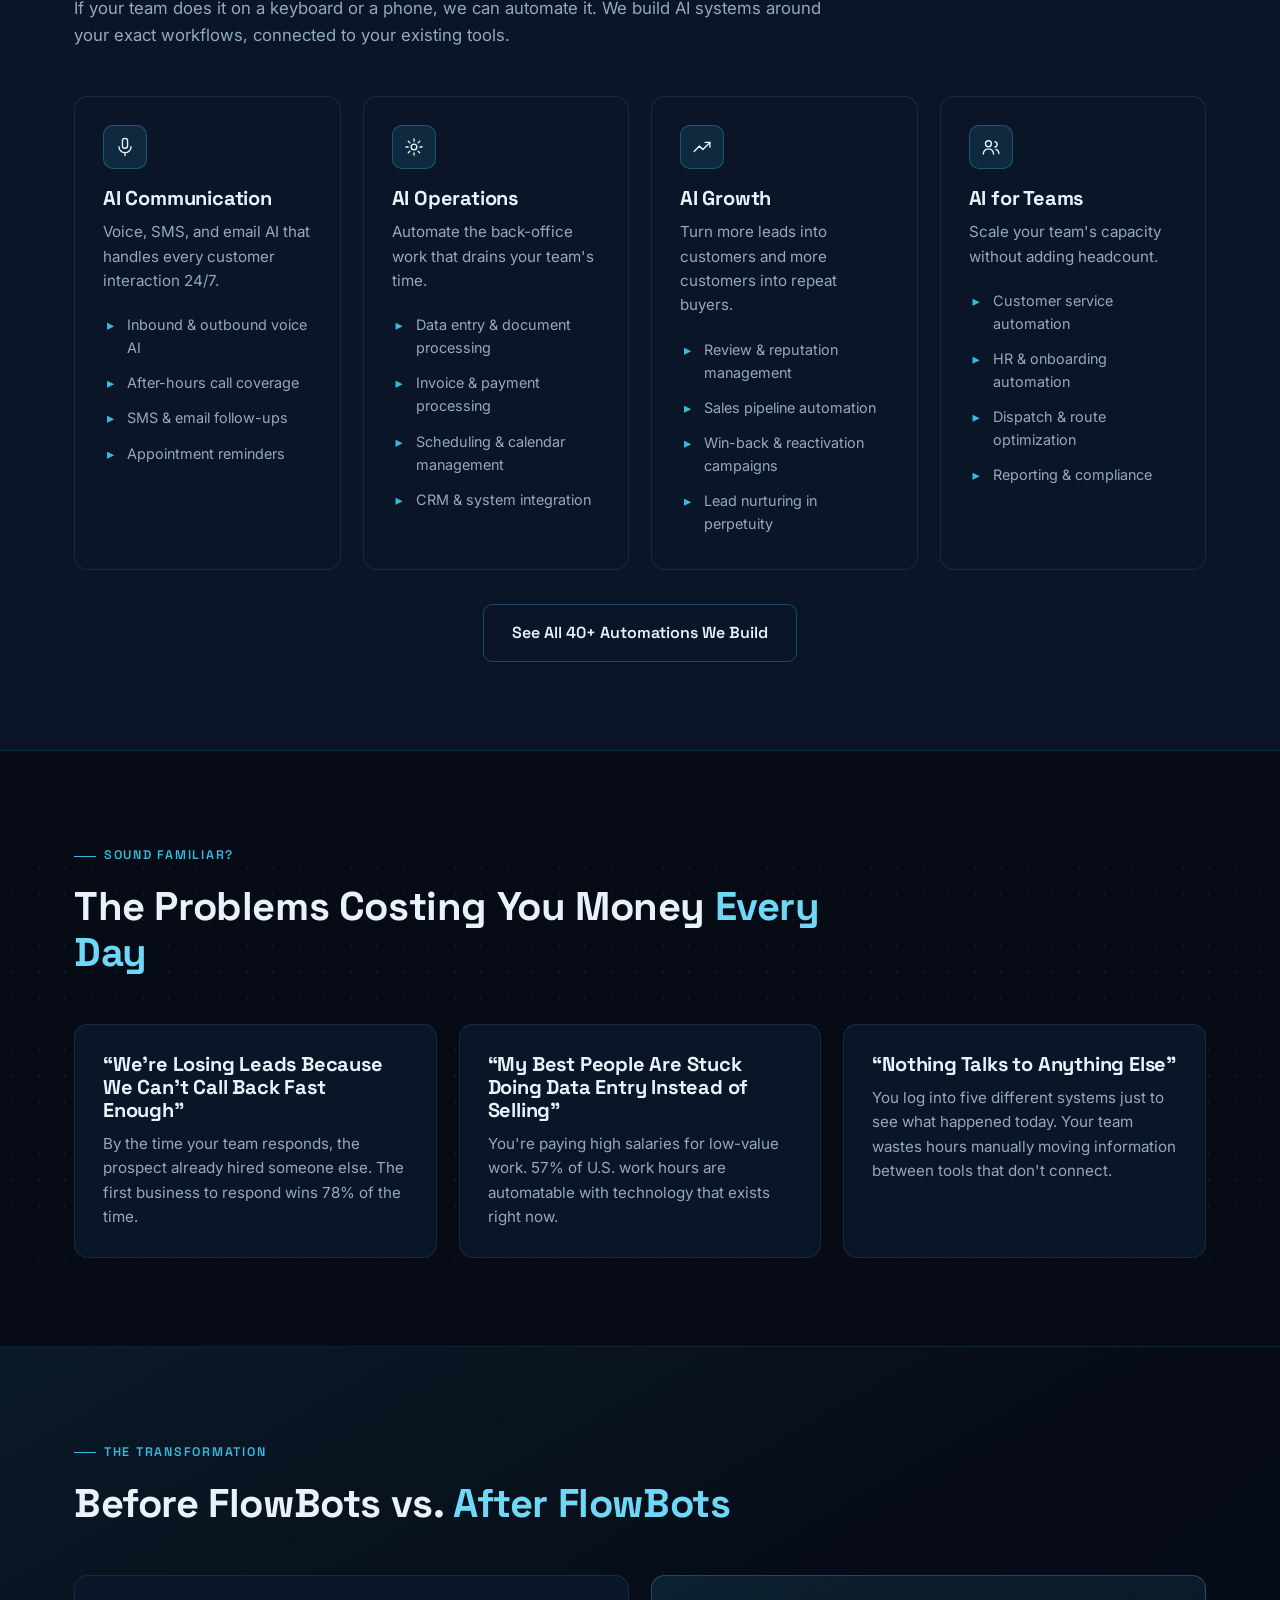
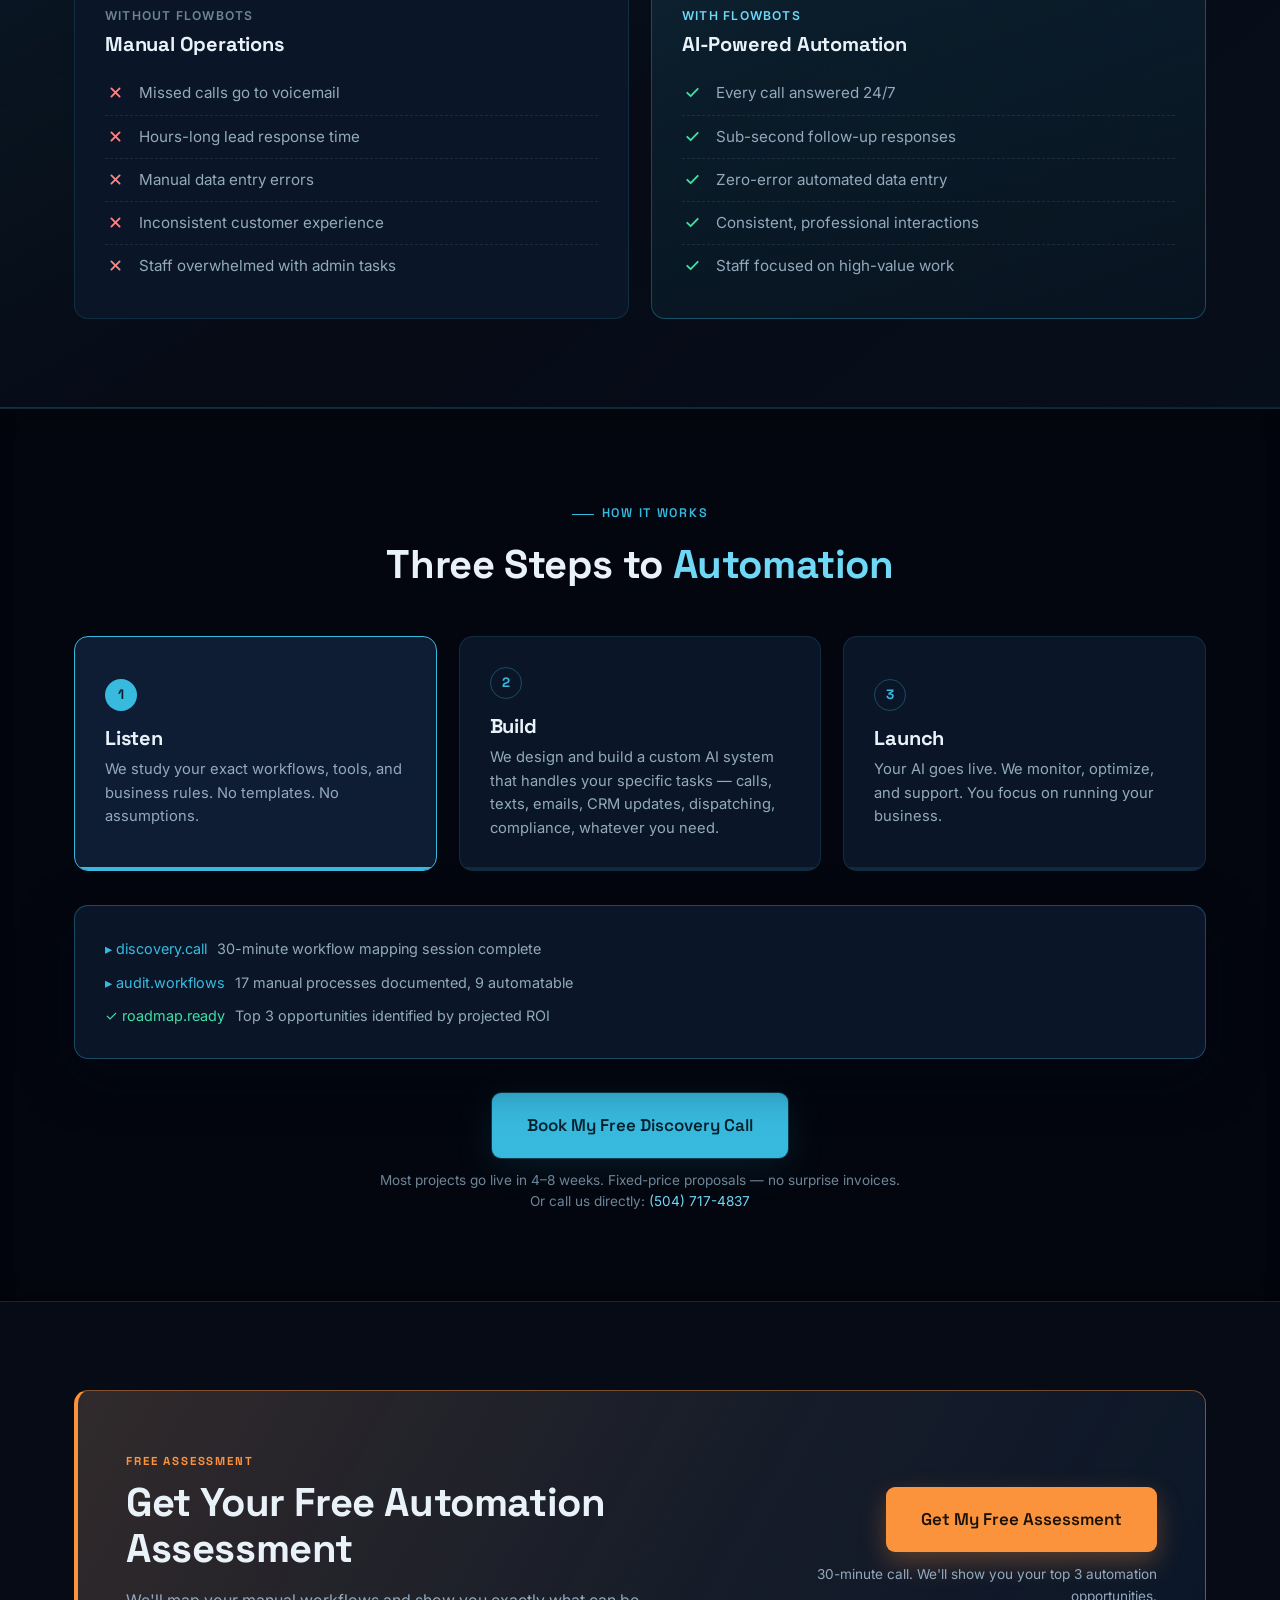
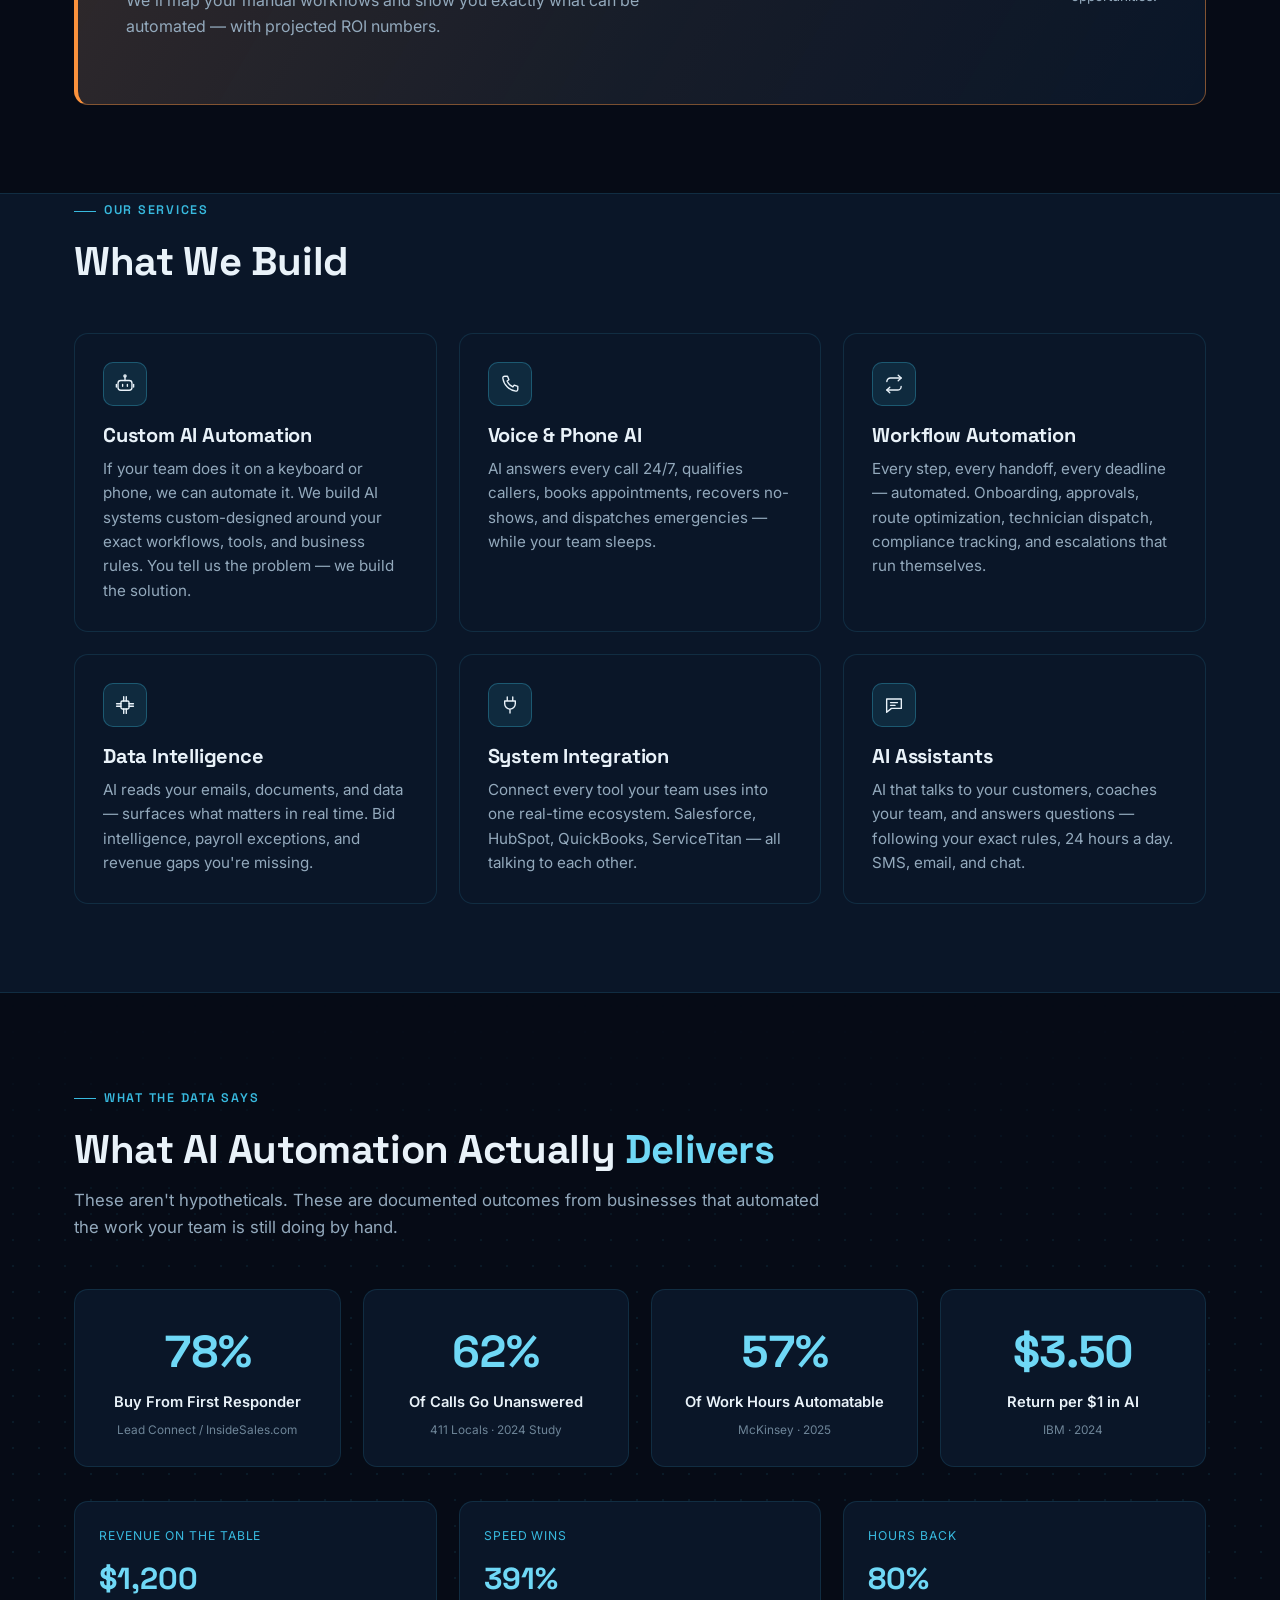
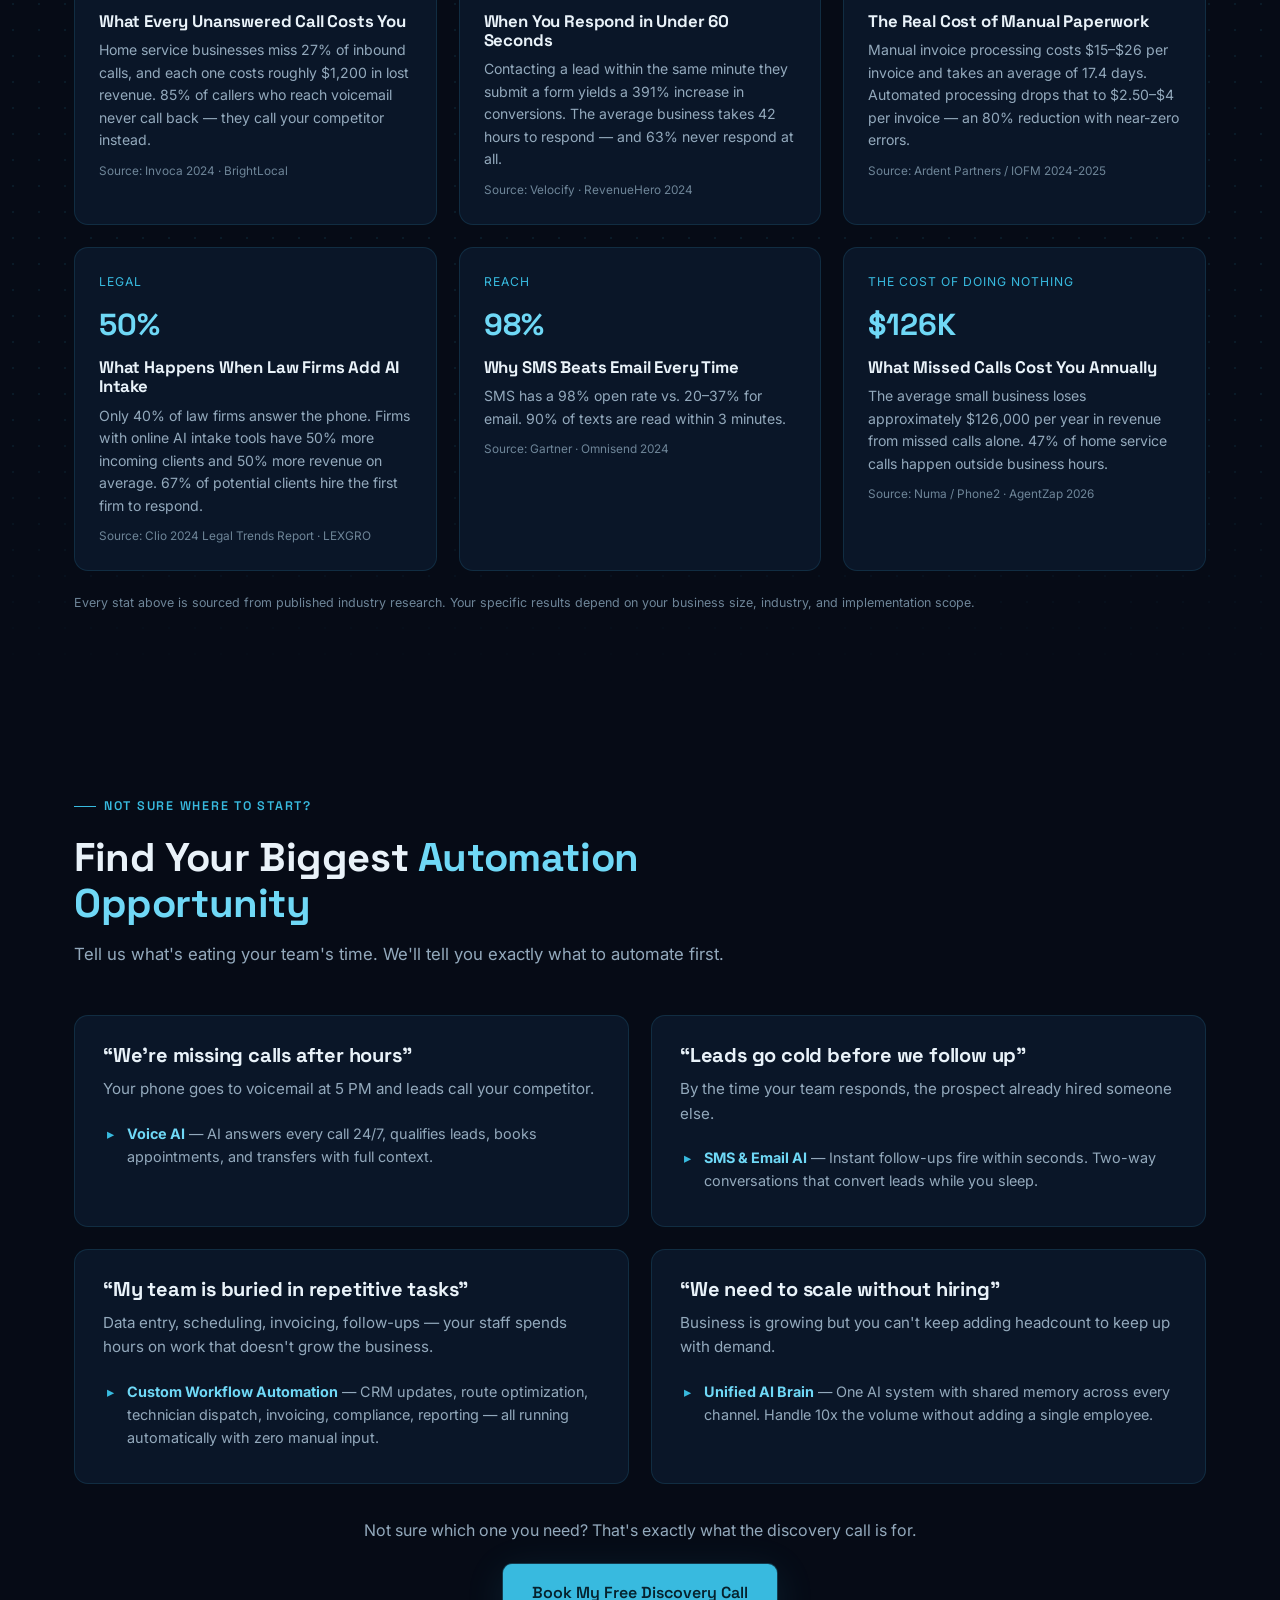
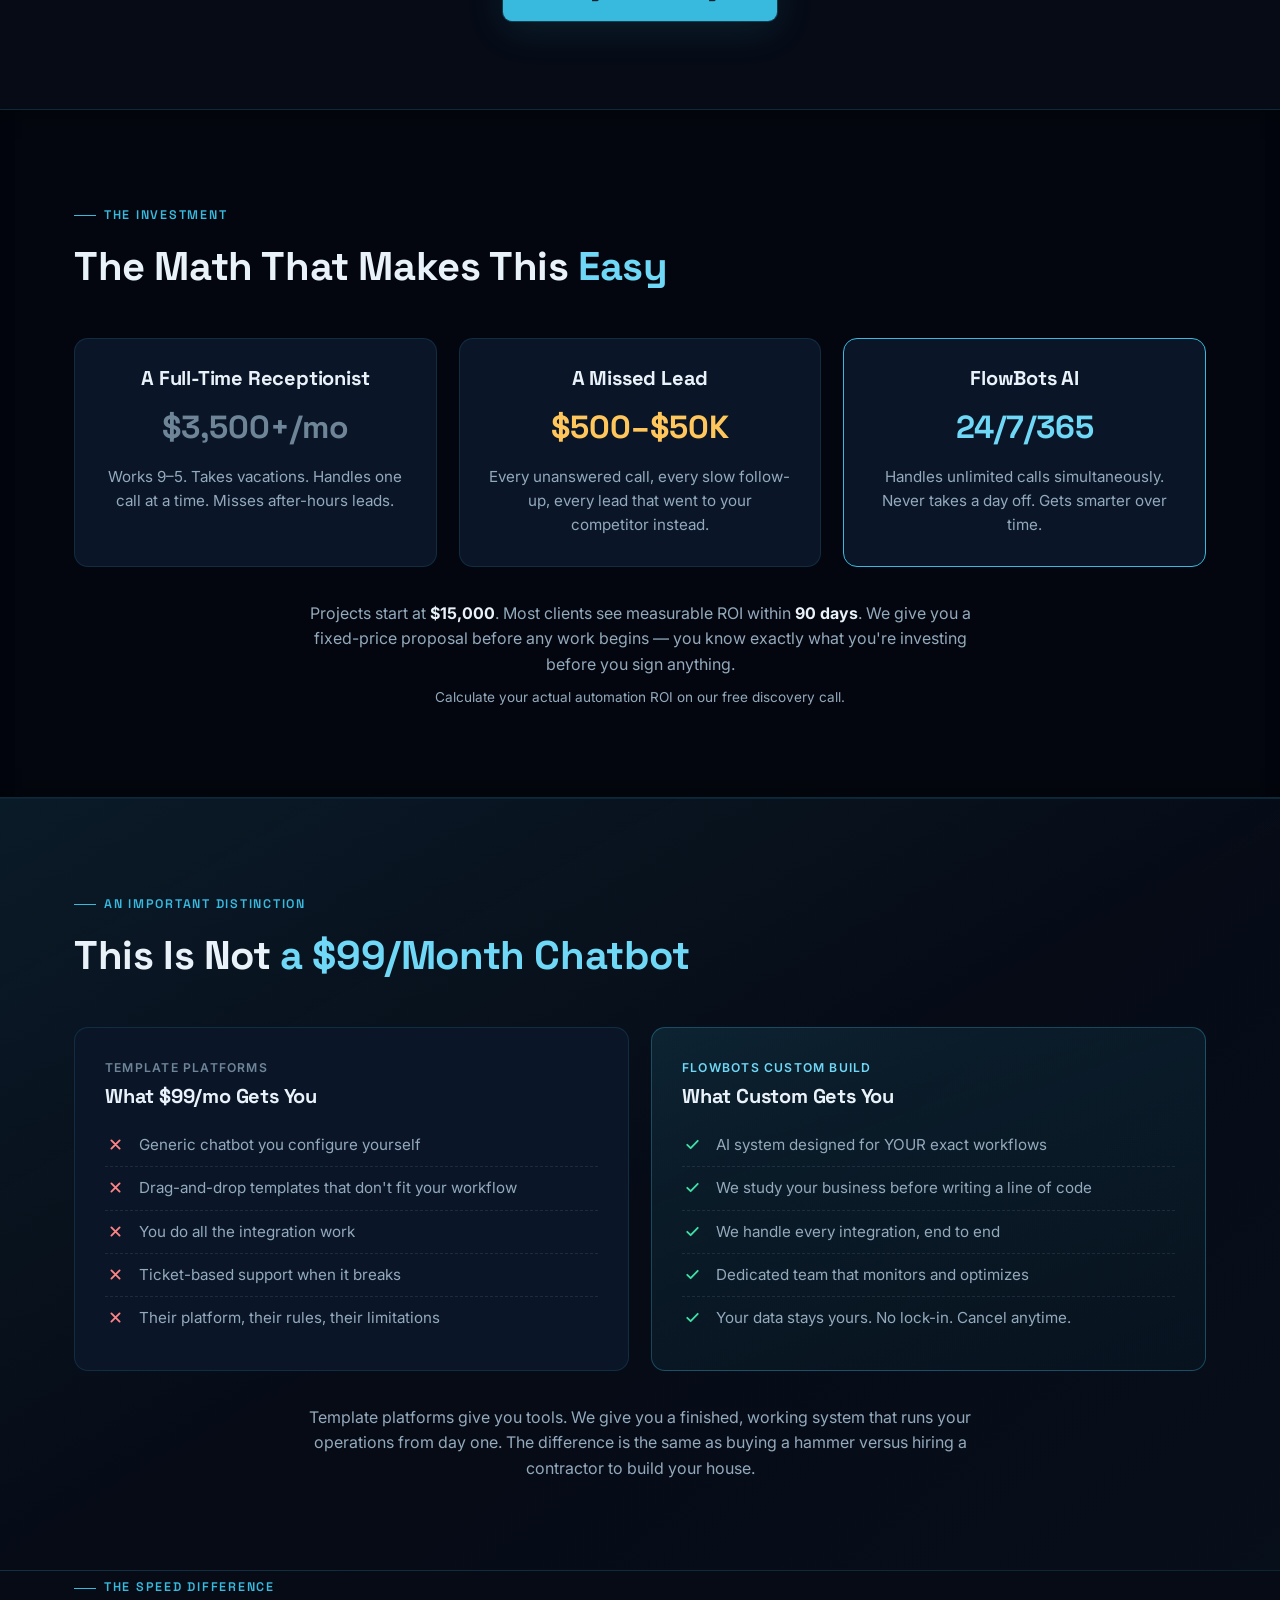
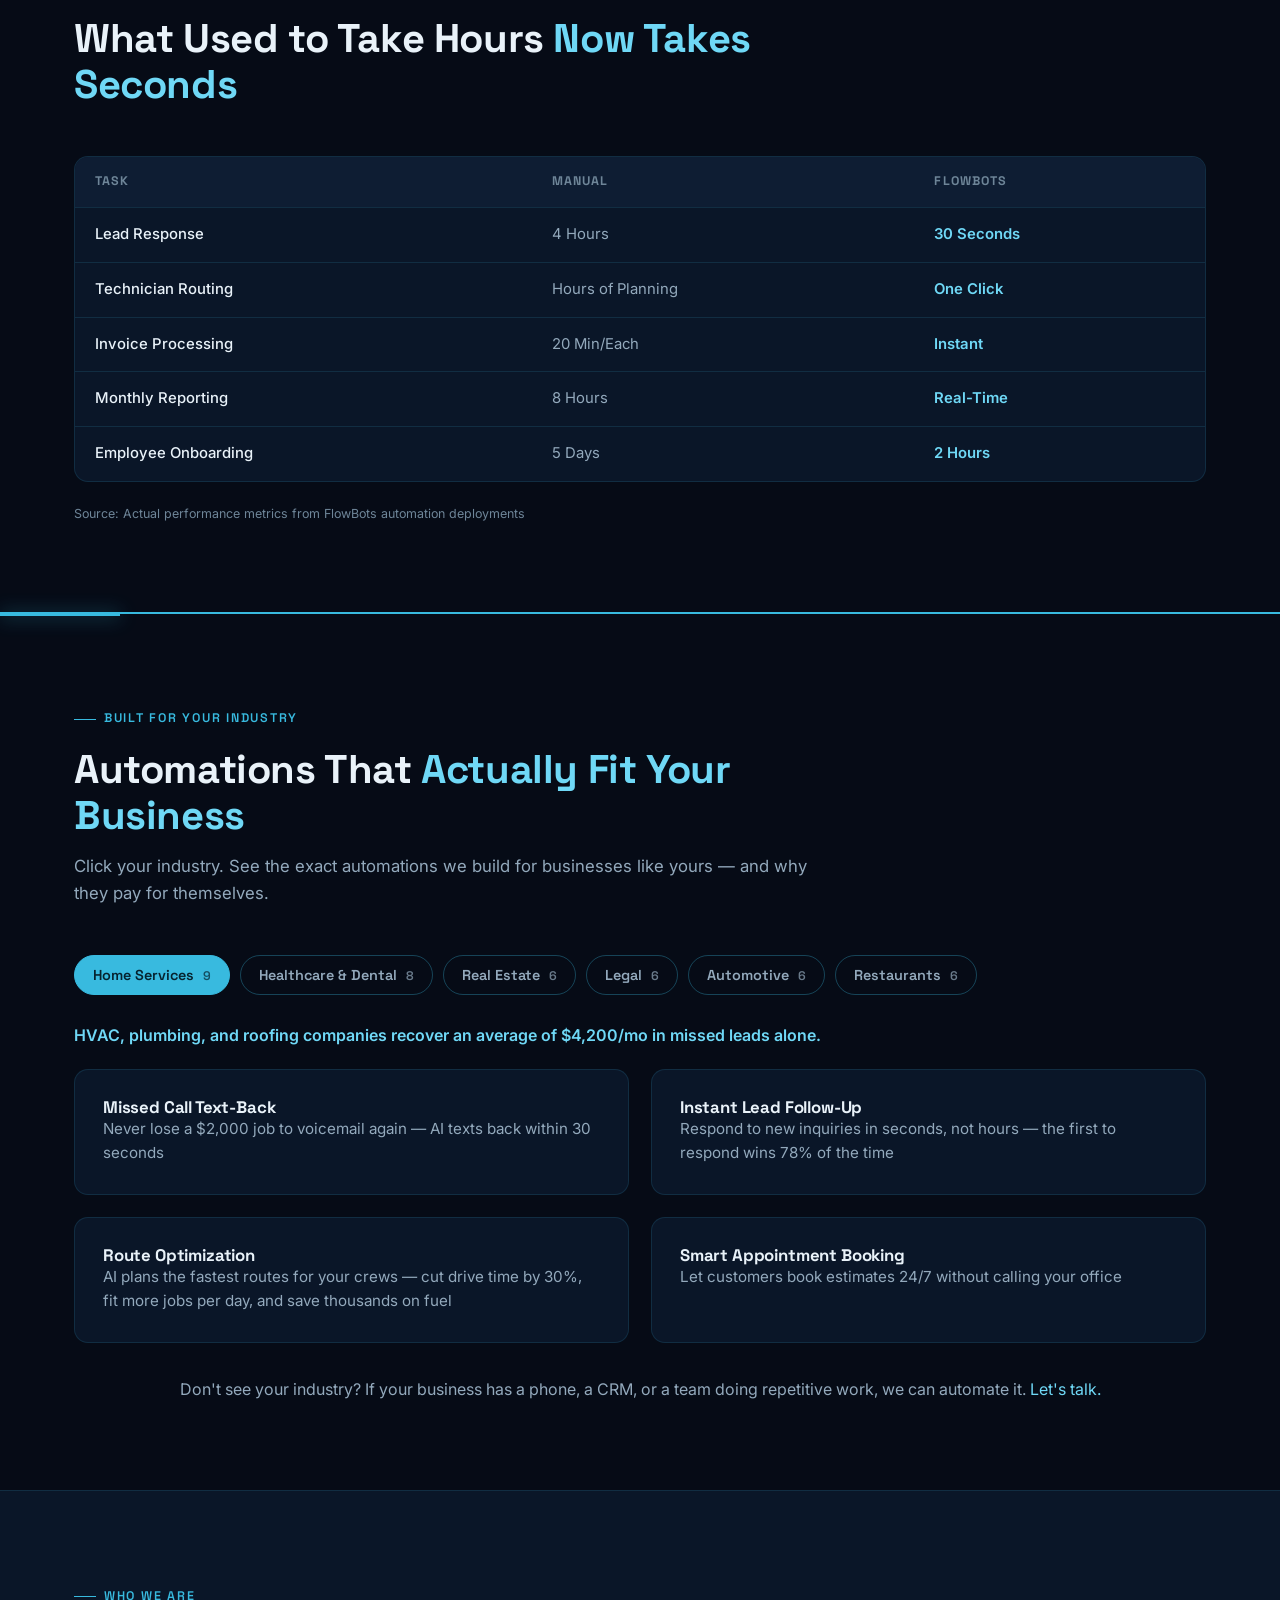
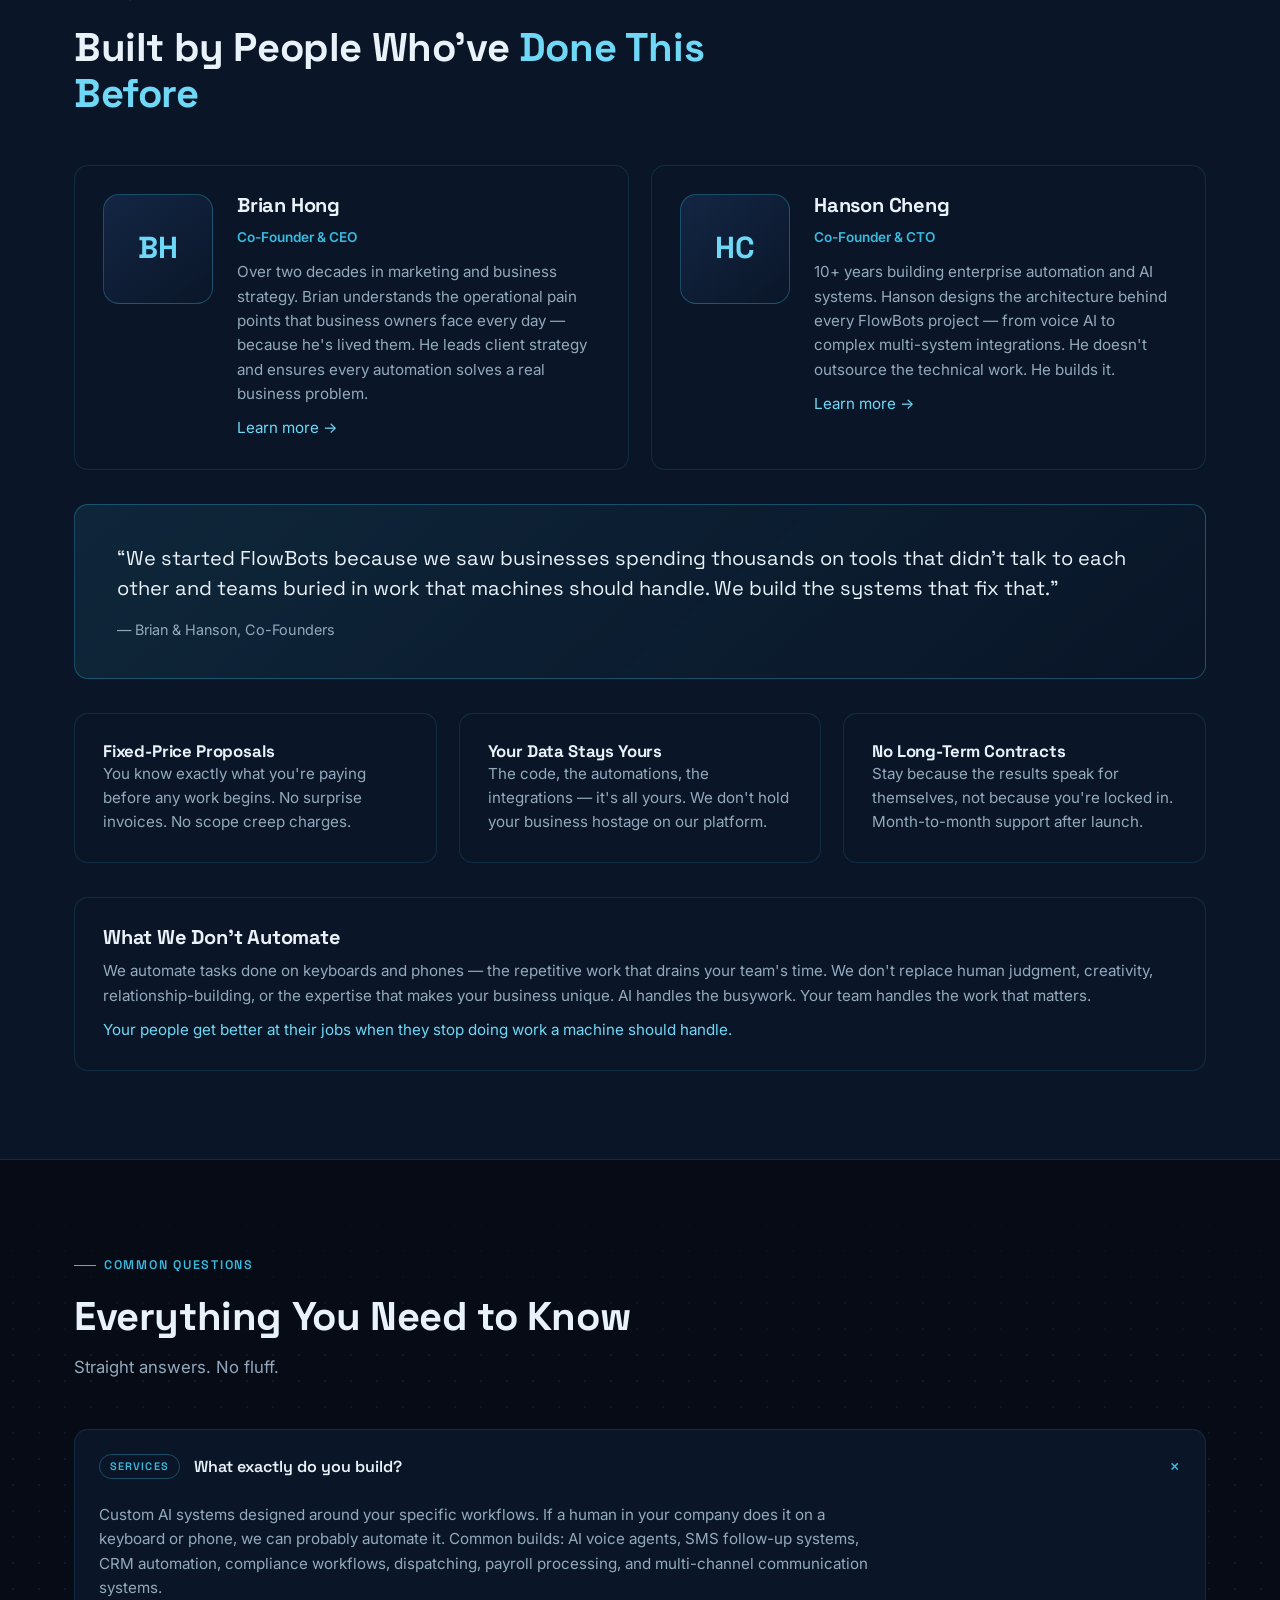
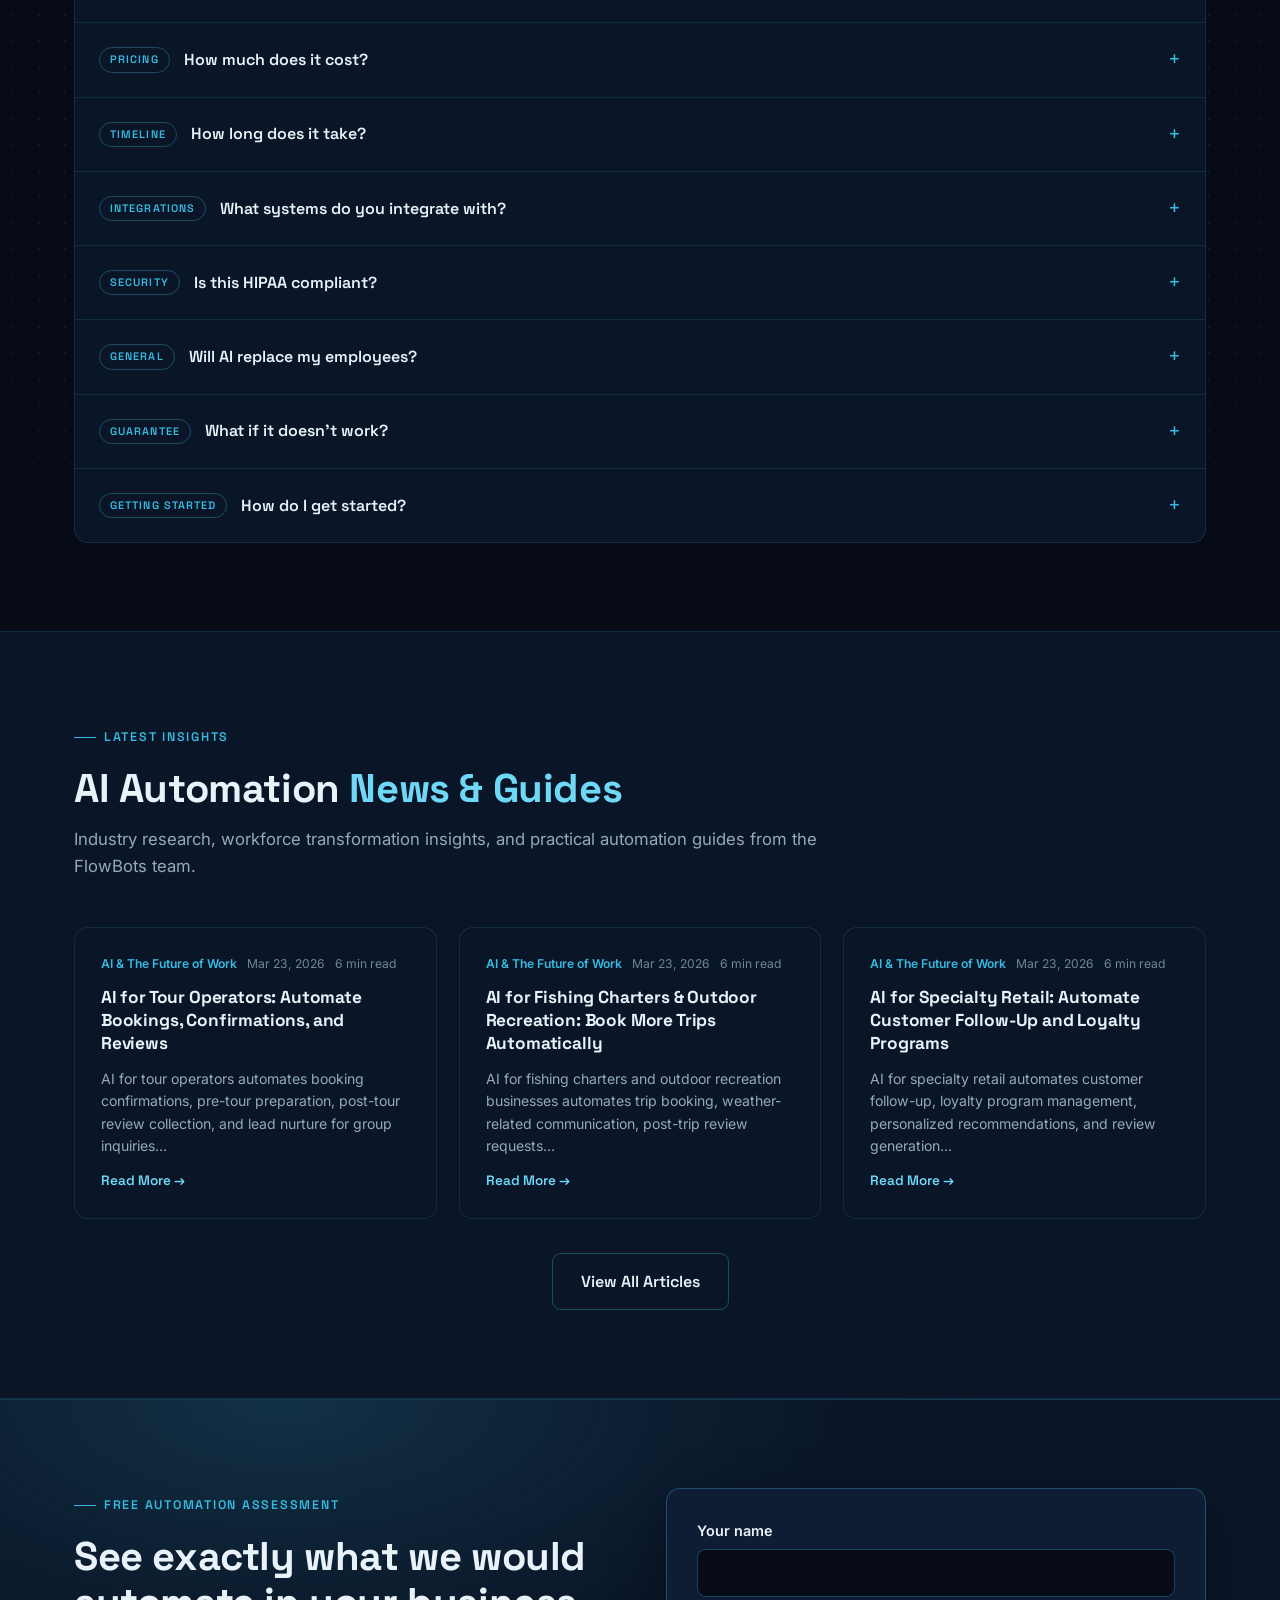
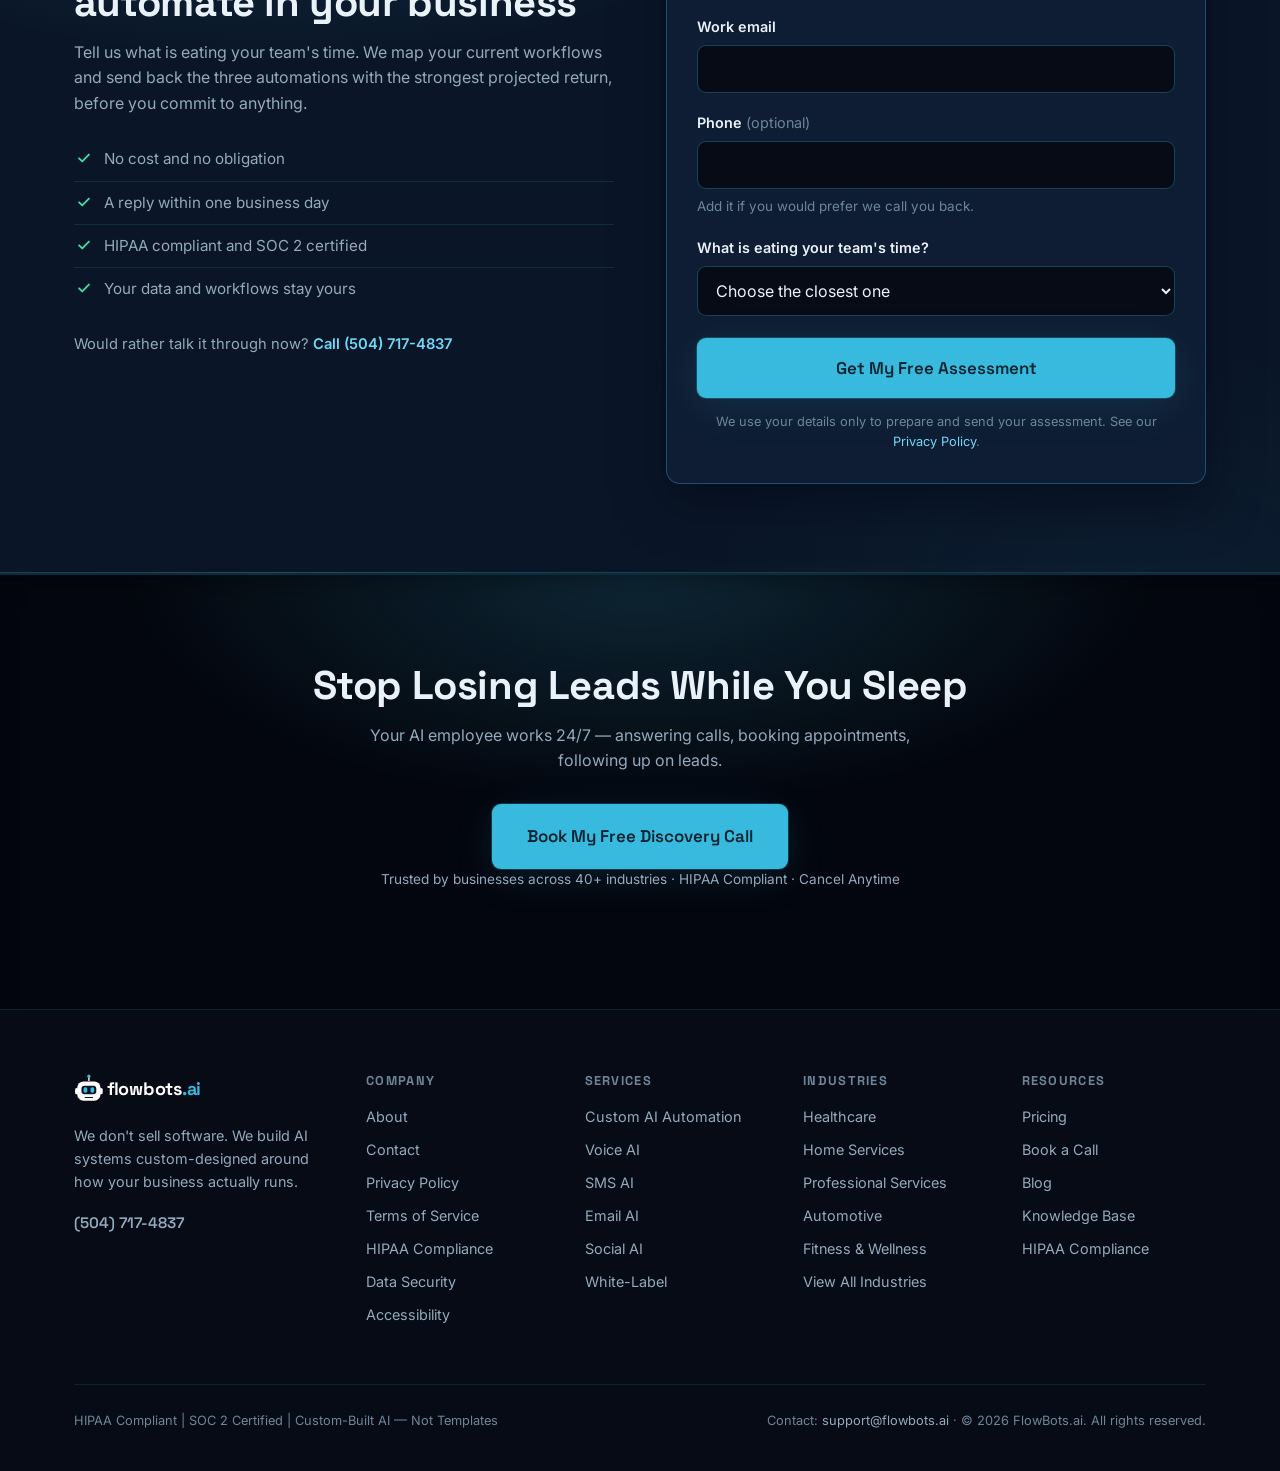
==== commit 945f086d: "Integration marks: transparent, monochrome, tinted to each design The plates read as chips rather th" ====
--- a/index.html
+++ b/index.html
@@ -8,7 +8,7 @@
 <link rel="preconnect" href="https://fonts.googleapis.com">
 <link rel="preconnect" href="https://fonts.gstatic.com" crossorigin>
 <link href="https://fonts.googleapis.com/css2?family=Space+Grotesk:wght@500;600;700&family=Inter:wght@400;500;600&display=swap" rel="stylesheet">
-<link rel="stylesheet" href="style.css?v=25">
+<link rel="stylesheet" href="style.css?v=27">
 <script>/* These are the animated designs: motion is on unless a URL explicitly
    asks for ?motion=off. A production build should restore respect for
    prefers-reduced-motion; this is a review prototype. */
@@ -110,16 +110,16 @@
   <div class="wrap">
     <p class="int-title">Integrates with the tools you already use</p>
     <ul class="int-marks">
-      <li><img src="logos/servicetitan.svg" alt="ServiceTitan" decoding="async"></li>
-      <li><img src="logos/salesforce.svg" alt="Salesforce" decoding="async"></li>
-      <li><img src="logos/hubspot.svg" alt="HubSpot" decoding="async"></li>
-      <li><img src="logos/gohighlevel.svg" alt="GoHighLevel" decoding="async"></li>
-      <li><img src="logos/dentrix.svg" alt="Dentrix" decoding="async"></li>
-      <li><img src="logos/mindbody.svg" alt="Mindbody" decoding="async"></li>
-      <li><img src="logos/boulevard.svg" alt="Boulevard" decoding="async"></li>
-      <li><img src="logos/clio.svg" alt="Clio" decoding="async"></li>
-      <li><img src="logos/jobber.svg" alt="Jobber" decoding="async"></li>
-      <li><img src="logos/zoho.svg" alt="Zoho" decoding="async"></li>
+      <li><svg class="int-logo" role="img" aria-label="ServiceTitan" width="125" height="30" xmlns="http://www.w3.org/2000/svg" viewBox="0 0 200 48" fill="currentColor"><rect width="28" height="28" x="4" y="10" fill="none" stroke="currentColor" stroke-width="2.5" rx="6"/><text x="10.5" y="31" font-family="Arial,sans-serif" font-size="15" font-weight="700">ST</text><text x="40" y="28" font-family="Arial,sans-serif" font-size="16" font-weight="700">Service</text><text x="40" y="42" font-family="Arial,sans-serif" font-size="16" font-weight="700">Titan</text></svg></li>
+      <li><svg class="int-logo" role="img" aria-label="Salesforce" width="125" height="30" xmlns="http://www.w3.org/2000/svg" viewBox="0 0 200 48" fill="currentColor"><path d="M33.8 10.2c2.2-2.3 5.3-3.7 8.6-3.7 4.3 0 8.1 2.3 10.2 5.7 1.8-.8 3.8-1.2 5.9-1.2 8.1 0 14.6 6.5 14.6 14.5S66.6 40 58.5 40c-1.1 0-2.2-.1-3.2-.4-1.9 3-5.2 5-9 5-1.5 0-3-.3-4.3-.9-1.9 3.5-5.6 5.9-9.8 5.9-4.1 0-7.7-2.2-9.6-5.5-1 .2-2 .3-3.1.3C11 44.4 4 37.5 4 29c0-5.6 3-10.5 7.5-13.2-.3-1.1-.5-2.3-.5-3.5C11 5.5 16.6 0 23.5 0c4.5 0 8.4 2.3 10.3 6z"/><text x="78" y="33" font-family="Arial,sans-serif" font-size="20" font-weight="700">Salesforce</text></svg></li>
+      <li><svg class="int-logo" role="img" aria-label="HubSpot" width="100" height="30" xmlns="http://www.w3.org/2000/svg" viewBox="0 0 160 48" fill="currentColor"><circle cx="24" cy="24" r="8" fill="none" stroke="currentColor" stroke-width="3"/><circle cx="24" cy="10" r="3"/><path stroke="currentColor" stroke-width="3" d="M24 13v3"/><circle cx="34" cy="30" r="2.5"/><circle cx="14" cy="30" r="2.5"/><text x="46" y="32" font-family="Arial,sans-serif" font-size="22" font-weight="700">HubSpot</text></svg></li>
+      <li><svg class="int-logo" role="img" aria-label="GoHighLevel" width="125" height="30" xmlns="http://www.w3.org/2000/svg" viewBox="0 0 200 48" fill="currentColor"><rect width="28" height="28" x="4" y="10" fill="none" stroke="currentColor" stroke-width="2.5" rx="6"/><path fill="none" stroke="currentColor" stroke-linecap="round" stroke-linejoin="round" stroke-width="2.5" d="m11 24 5 5 9-12"/><text x="40" y="22" font-family="Arial,sans-serif" font-size="11" font-weight="700">GoHigh</text><text x="40" y="38" font-family="Arial,sans-serif" font-size="16" font-weight="700">Level</text></svg></li>
+      <li><svg class="int-logo" role="img" aria-label="Dentrix" width="100" height="30" xmlns="http://www.w3.org/2000/svg" viewBox="0 0 160 48"><text x="8" y="33" fill="currentColor" font-family="'Arial',sans-serif" font-size="24" font-weight="700">Dentrix</text></svg></li>
+      <li><svg class="int-logo" role="img" aria-label="Mindbody" width="112" height="30" xmlns="http://www.w3.org/2000/svg" viewBox="0 0 180 48"><text x="8" y="33" fill="currentColor" font-family="'Arial',sans-serif" font-size="22" font-weight="700">MINDBODY</text></svg></li>
+      <li><svg class="int-logo" role="img" aria-label="Boulevard" width="112" height="30" xmlns="http://www.w3.org/2000/svg" viewBox="0 0 180 48"><text x="8" y="33" fill="currentColor" font-family="'Arial',sans-serif" font-size="22" font-weight="700">Boulevard</text></svg></li>
+      <li><svg class="int-logo" role="img" aria-label="Clio" width="75" height="30" xmlns="http://www.w3.org/2000/svg" viewBox="0 0 120 48"><text x="8" y="34" fill="currentColor" font-family="'Arial',sans-serif" font-size="26" font-weight="700">Clio</text></svg></li>
+      <li><svg class="int-logo" role="img" aria-label="Jobber" width="88" height="30" xmlns="http://www.w3.org/2000/svg" viewBox="0 0 140 48"><text x="8" y="34" fill="currentColor" font-family="'Arial',sans-serif" font-size="26" font-weight="700">Jobber</text></svg></li>
+      <li><svg class="int-logo" role="img" aria-label="Zoho" width="75" height="30" xmlns="http://www.w3.org/2000/svg" viewBox="0 0 120 48" fill="currentColor"><text x="10" y="34" font-family="Arial,sans-serif" font-size="28" font-weight="700">zoho</text></svg></li>
     </ul>
     <p class="int-note">30+ platforms supported · Custom integrations included</p>
   </div>
@@ -796,6 +796,6 @@
 })();
 </script>
 
-<script src="app.js?v=25"></script>
+<script src="app.js?v=27"></script>
 </body>
 </html>
--- a/style.css
+++ b/style.css
@@ -1002,3 +1002,16 @@
 .int-marks img{opacity:.95}
 .int-marks li:hover{background:#FFFFFF}
 @media(max-width:1100px){.int-marks li{padding:7px 11px}}
+
+/* Monochrome marks on a transparent ground, tinted to the design's own ink.
+   The plates are gone: they read as chips rather than a logo bar. */
+.int-marks li{background:none;border:0;padding:0;box-shadow:none}
+.int-marks li:hover{background:none}
+.int-logo{
+  height:30px;width:auto;display:block;
+  color:#AFC6D8;opacity:.78;
+  transition:color .16s ease-out,opacity .16s ease-out;
+}
+.int-marks li:hover .int-logo{color:var(--accent-bright);opacity:1}
+@media(max-width:1100px){.int-logo{height:26px}}
+@media(max-width:720px){.int-logo{height:24px}}
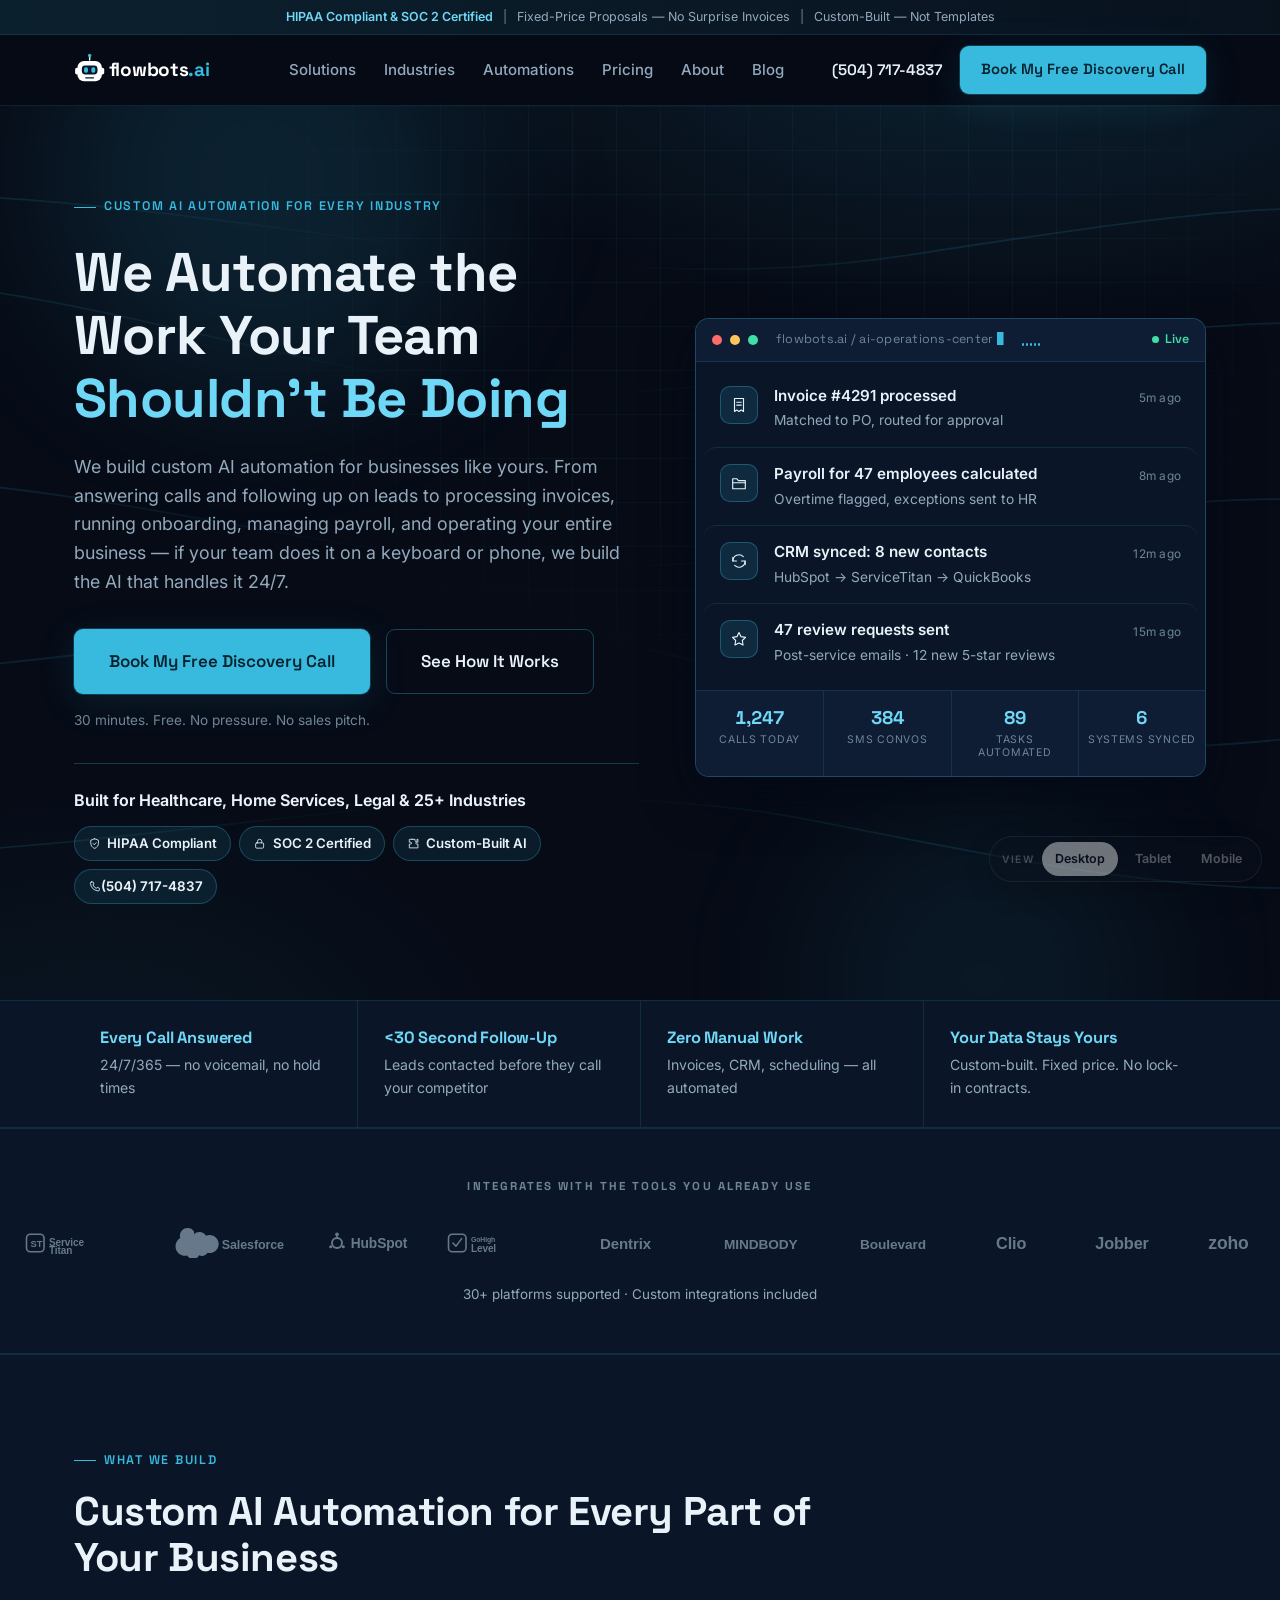
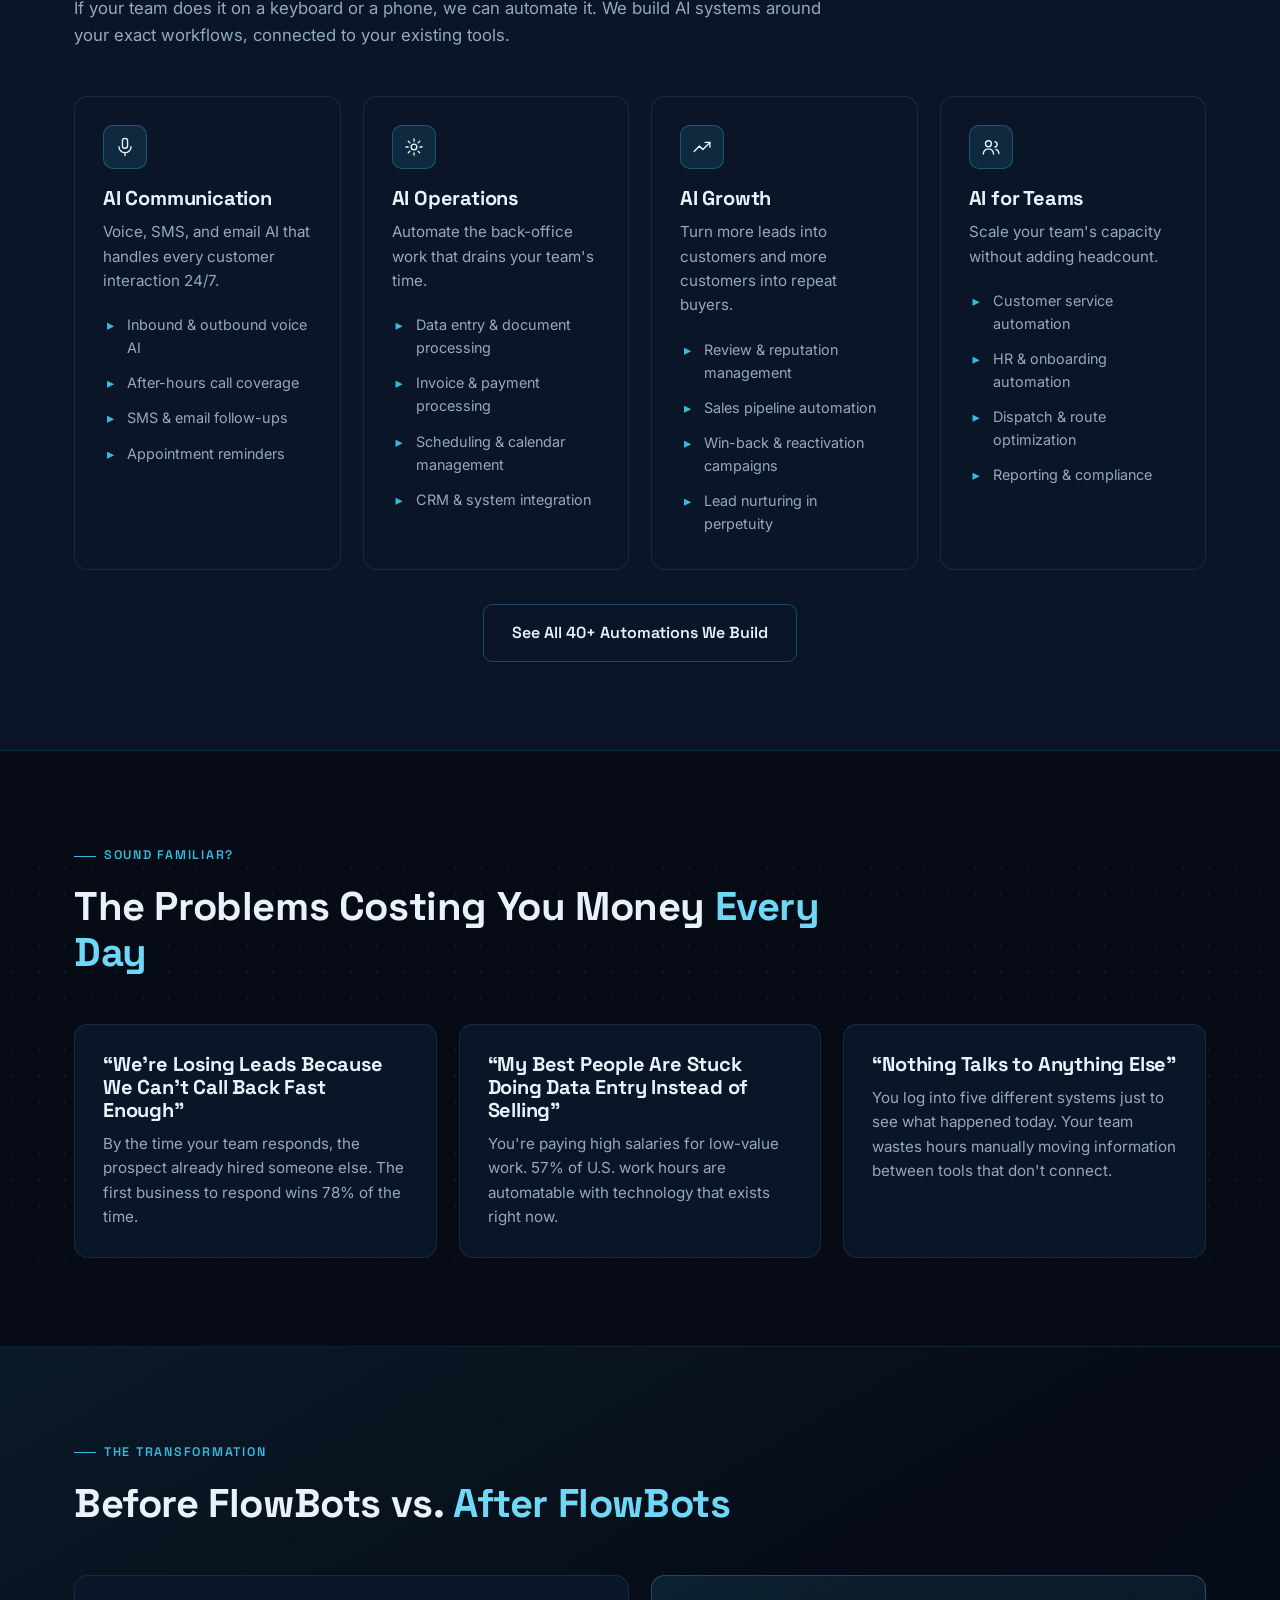
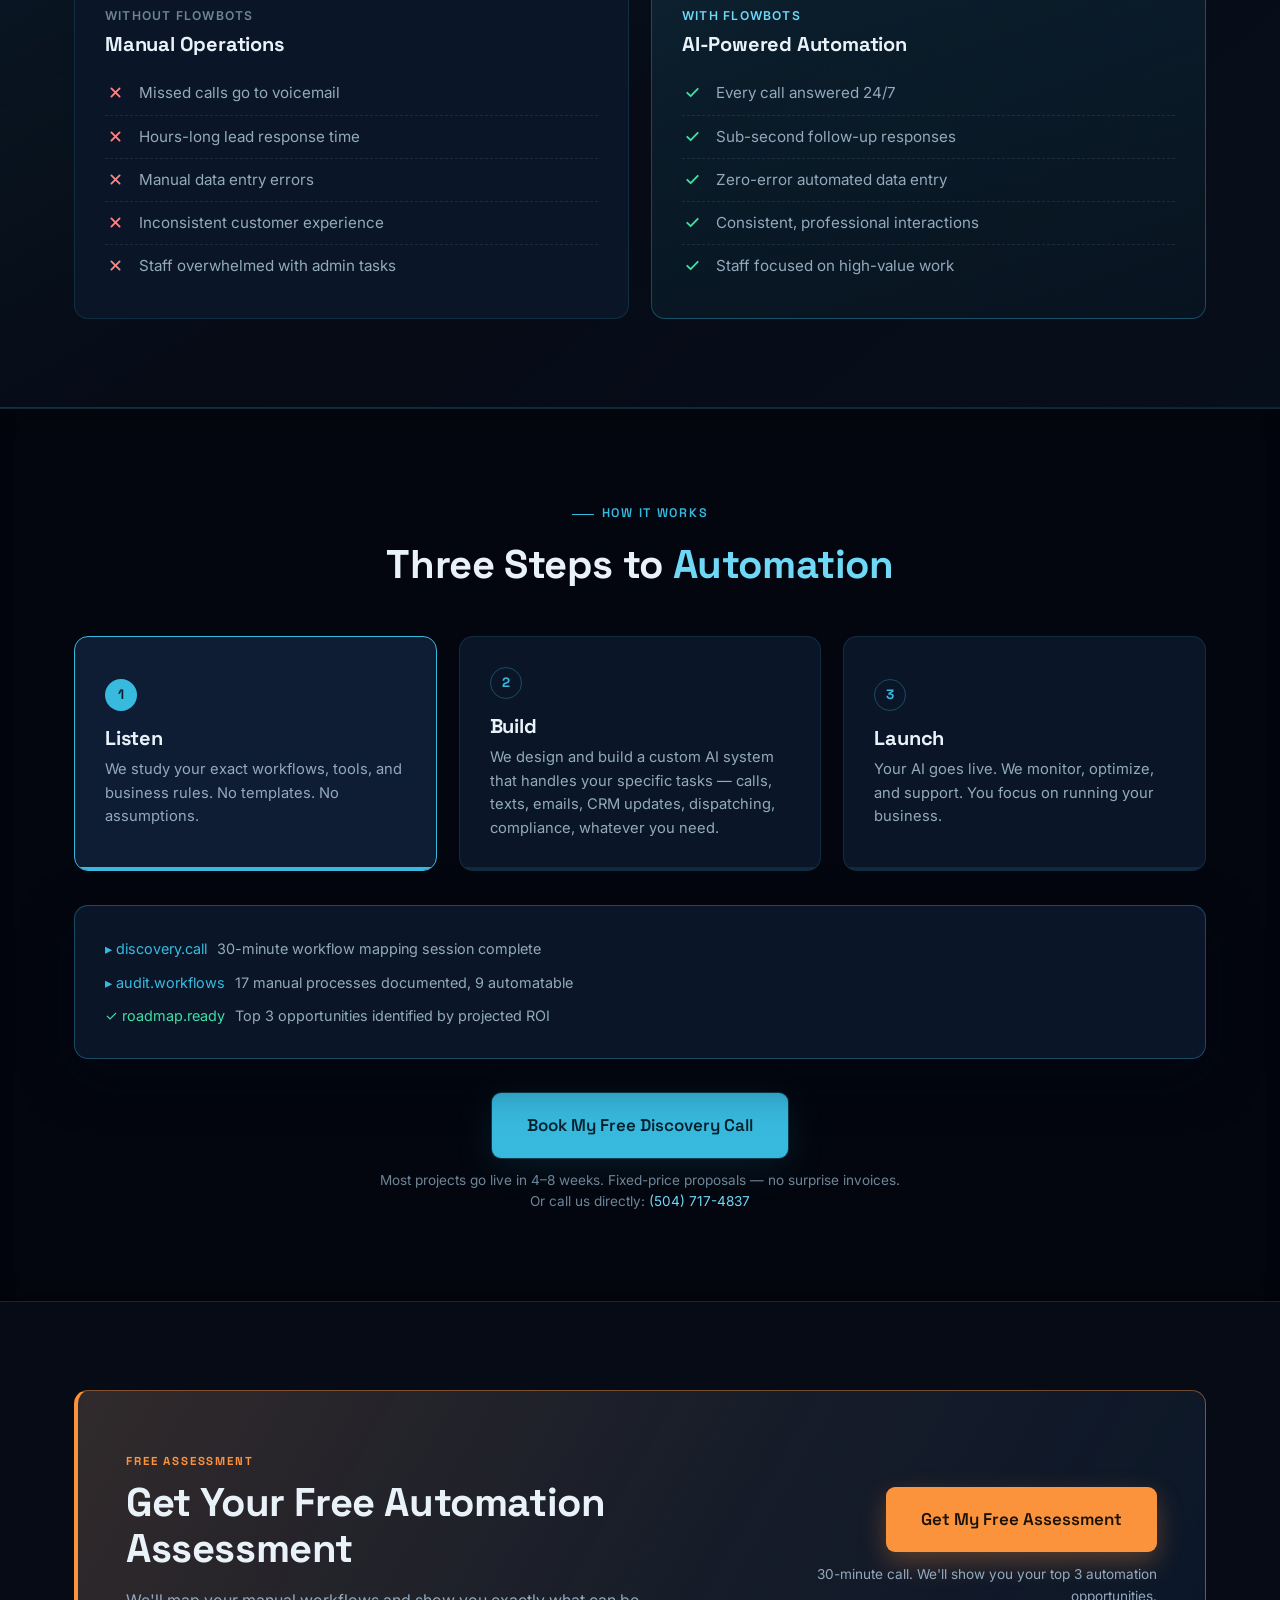
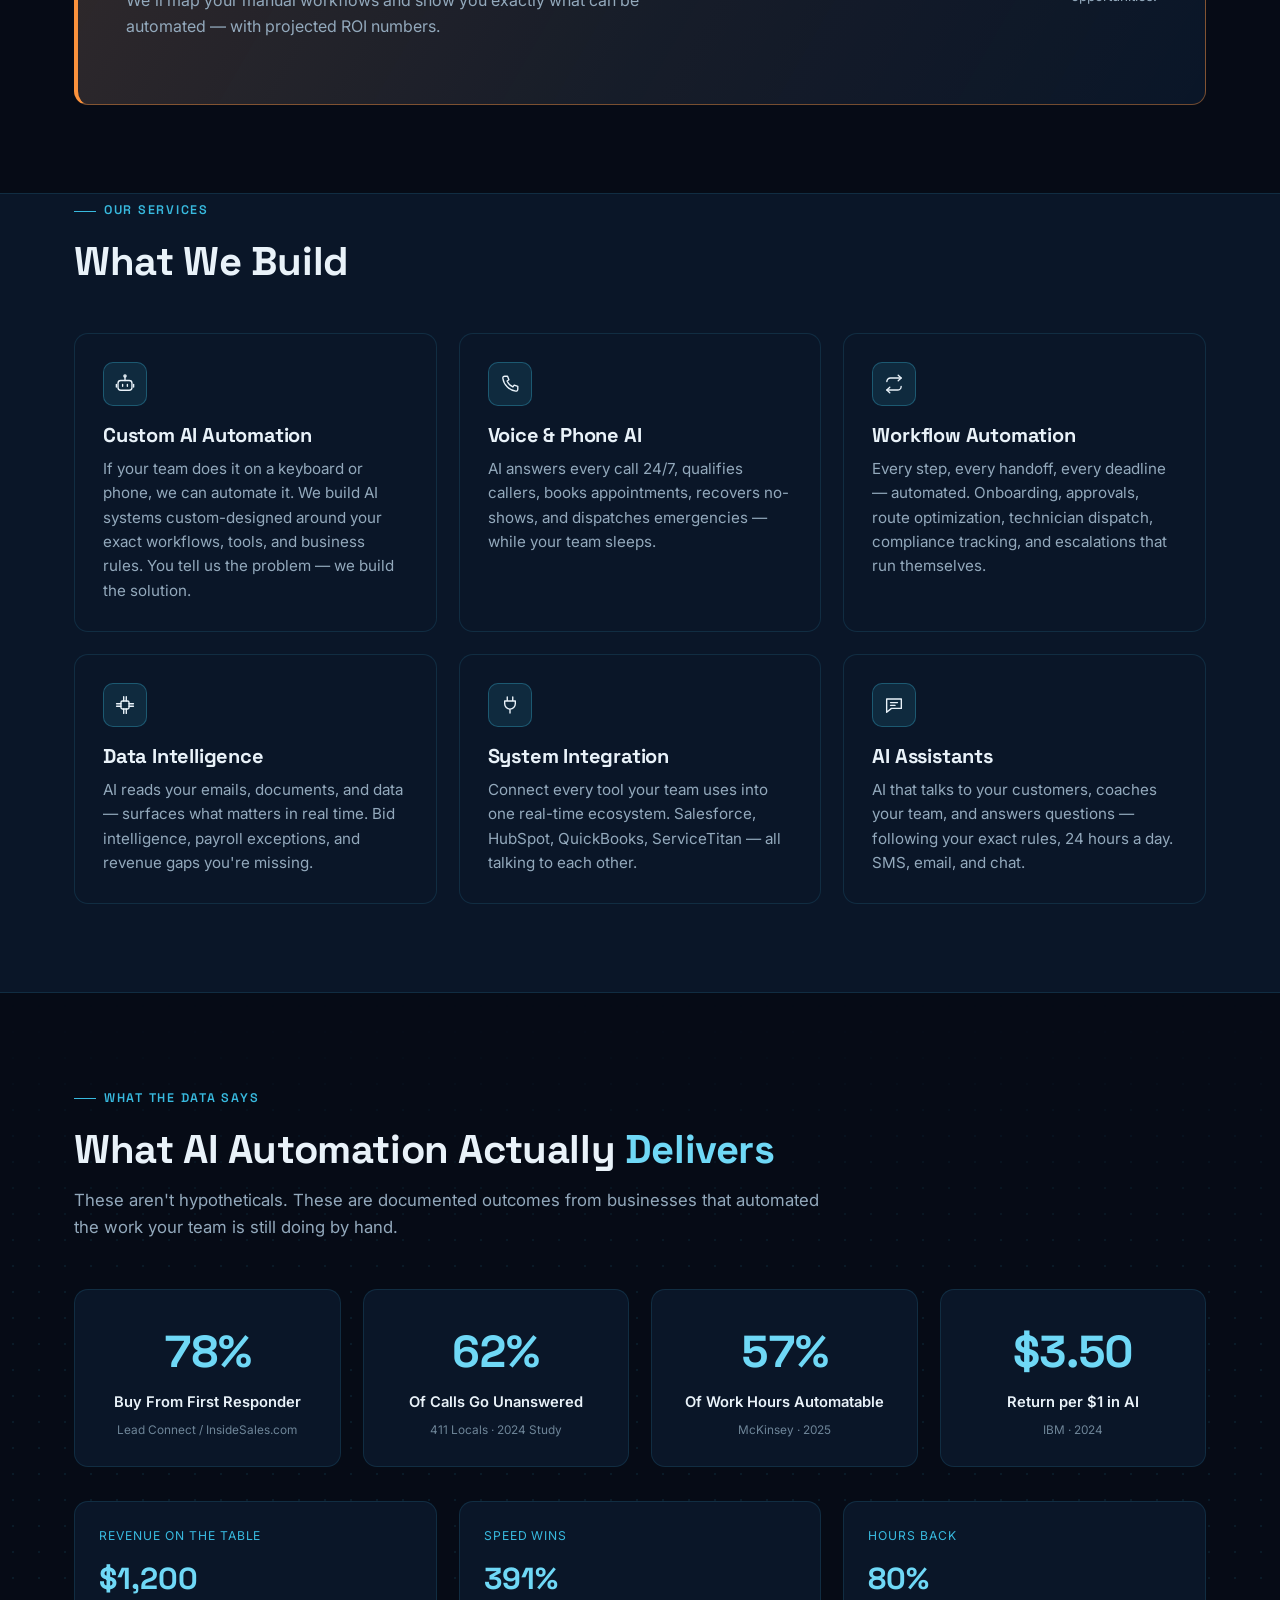
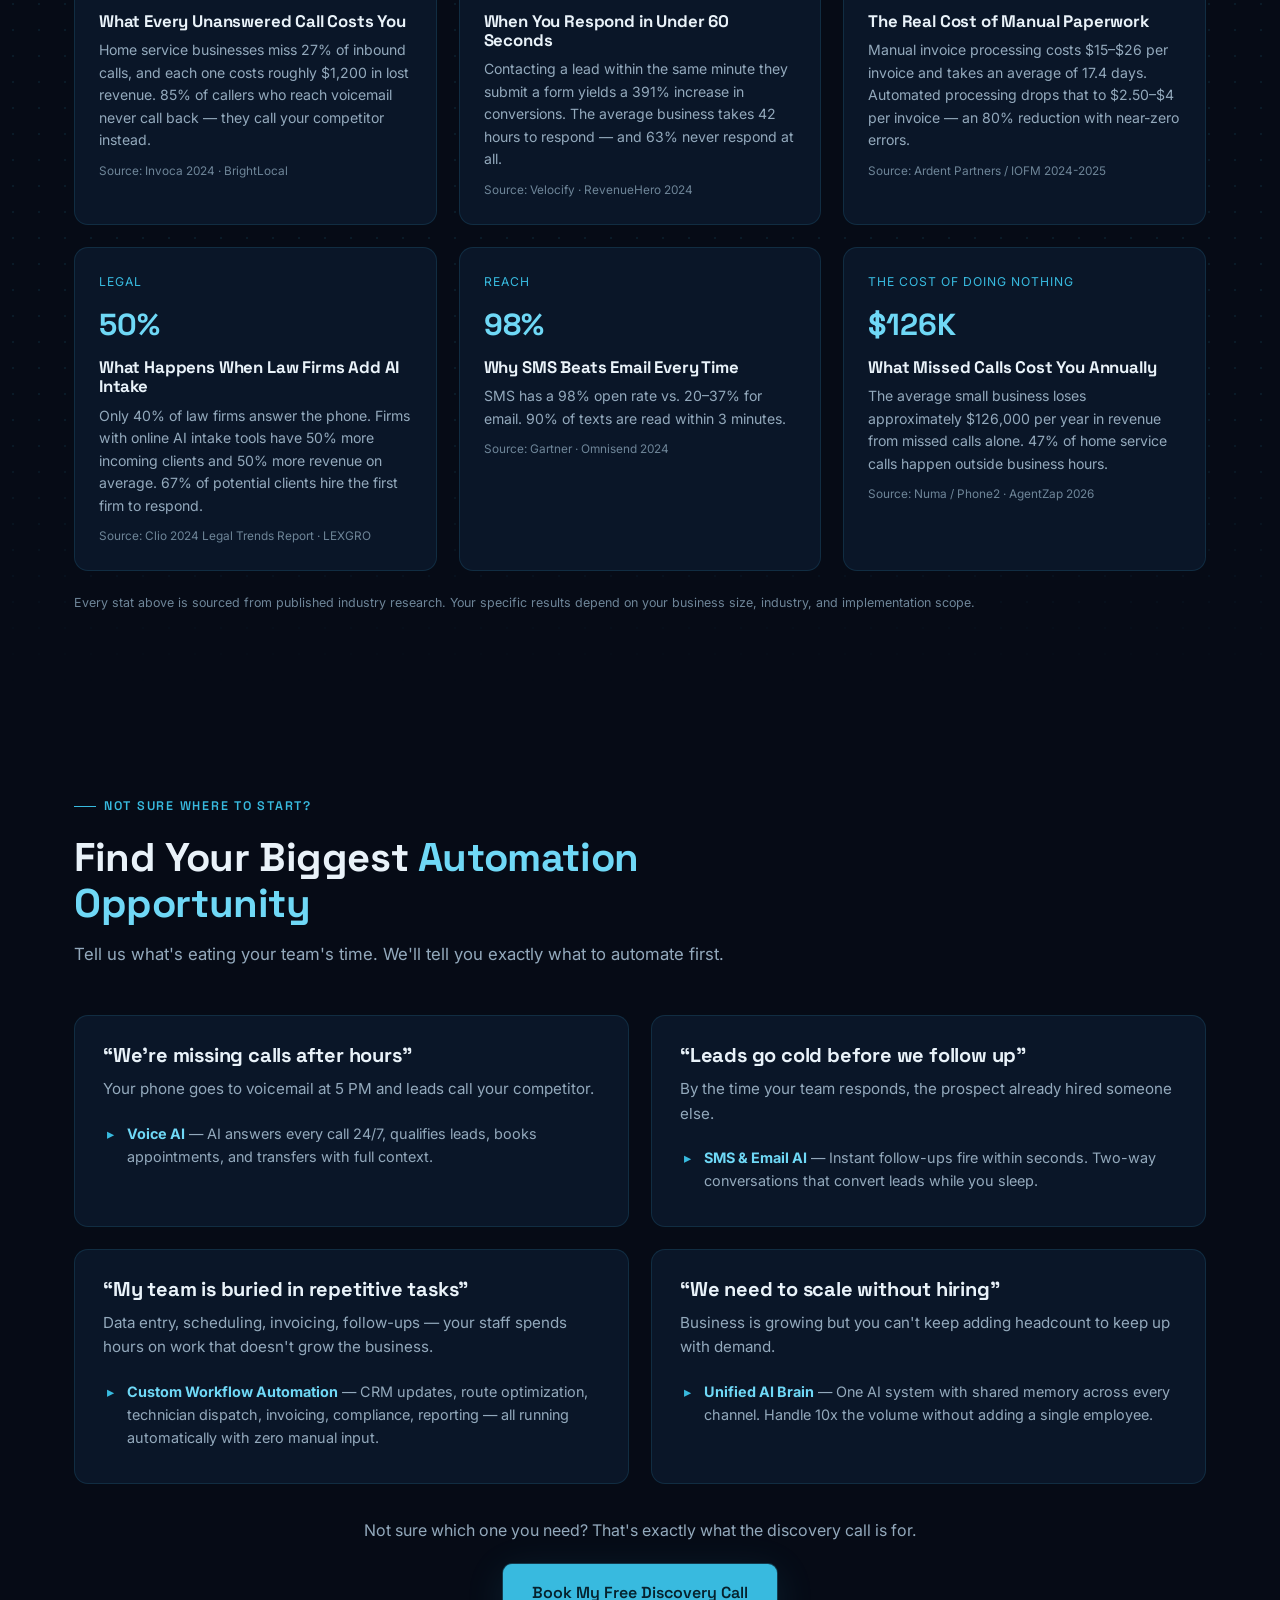
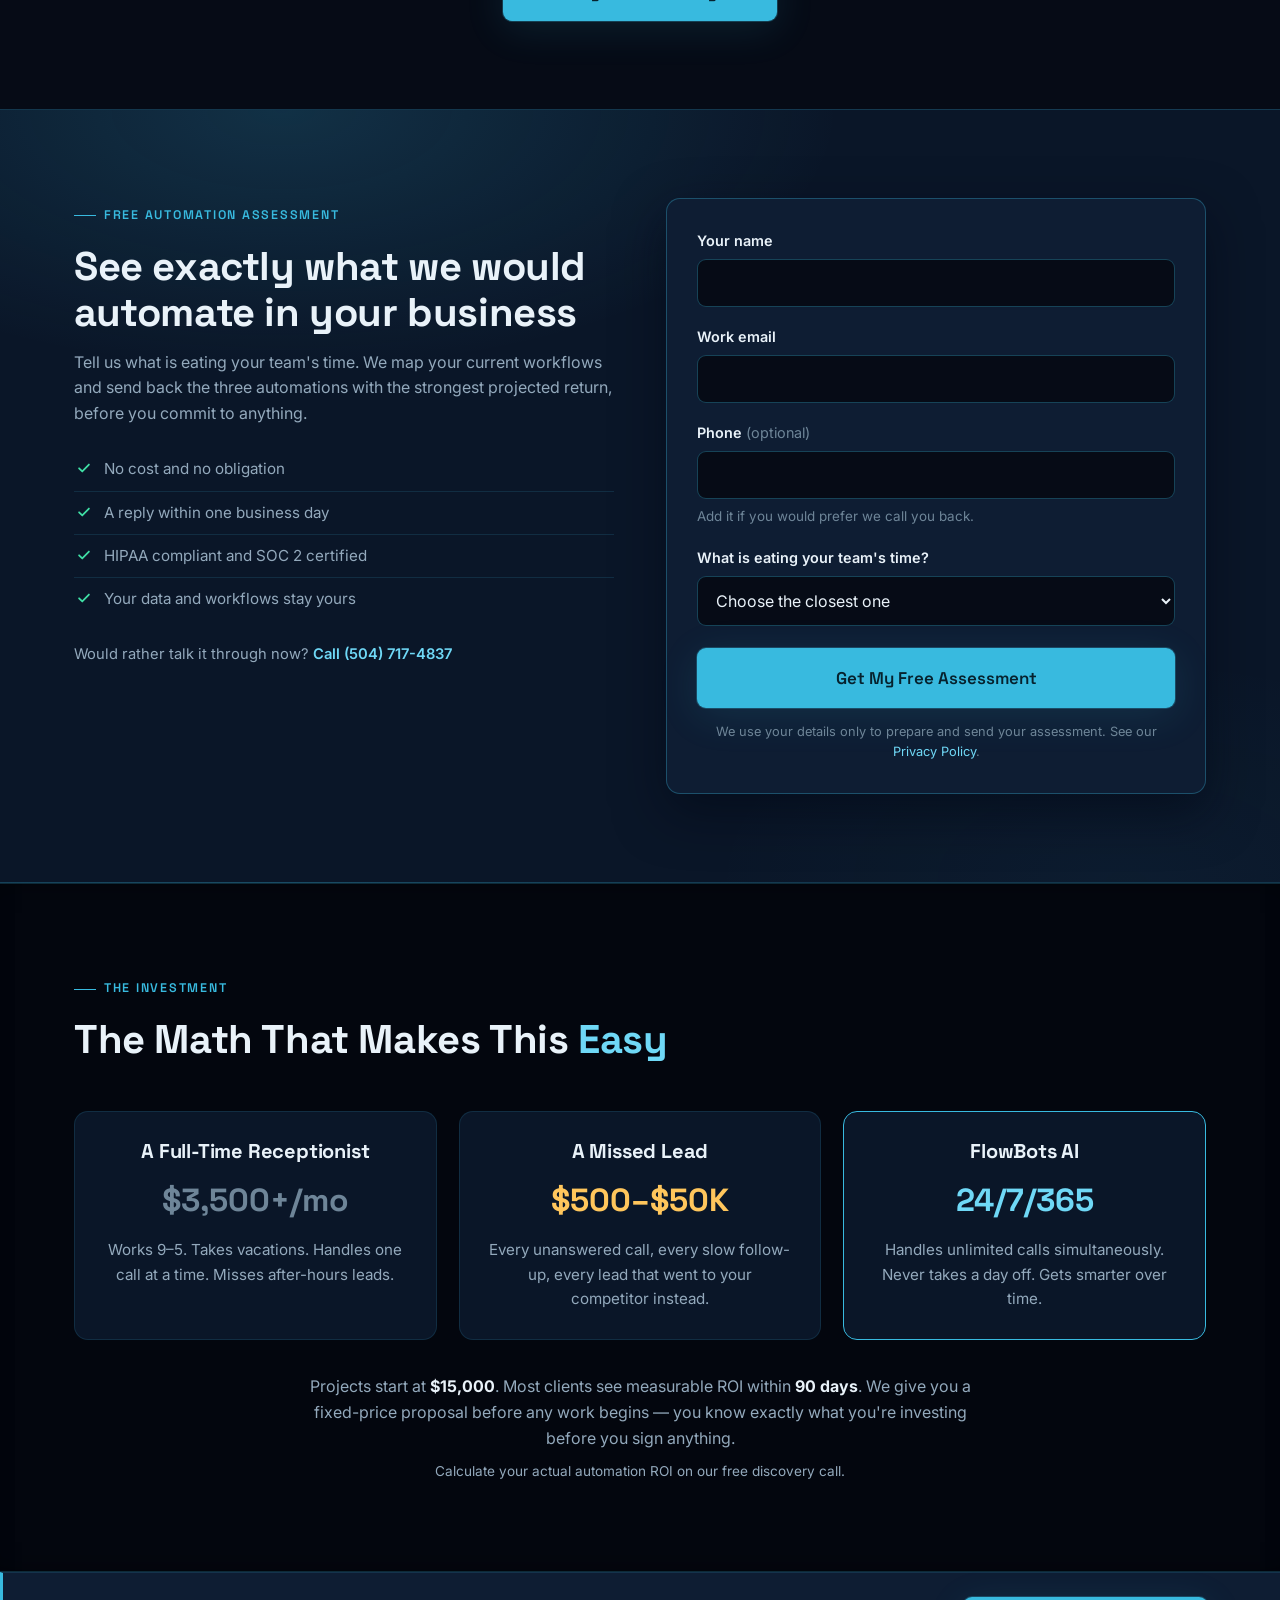
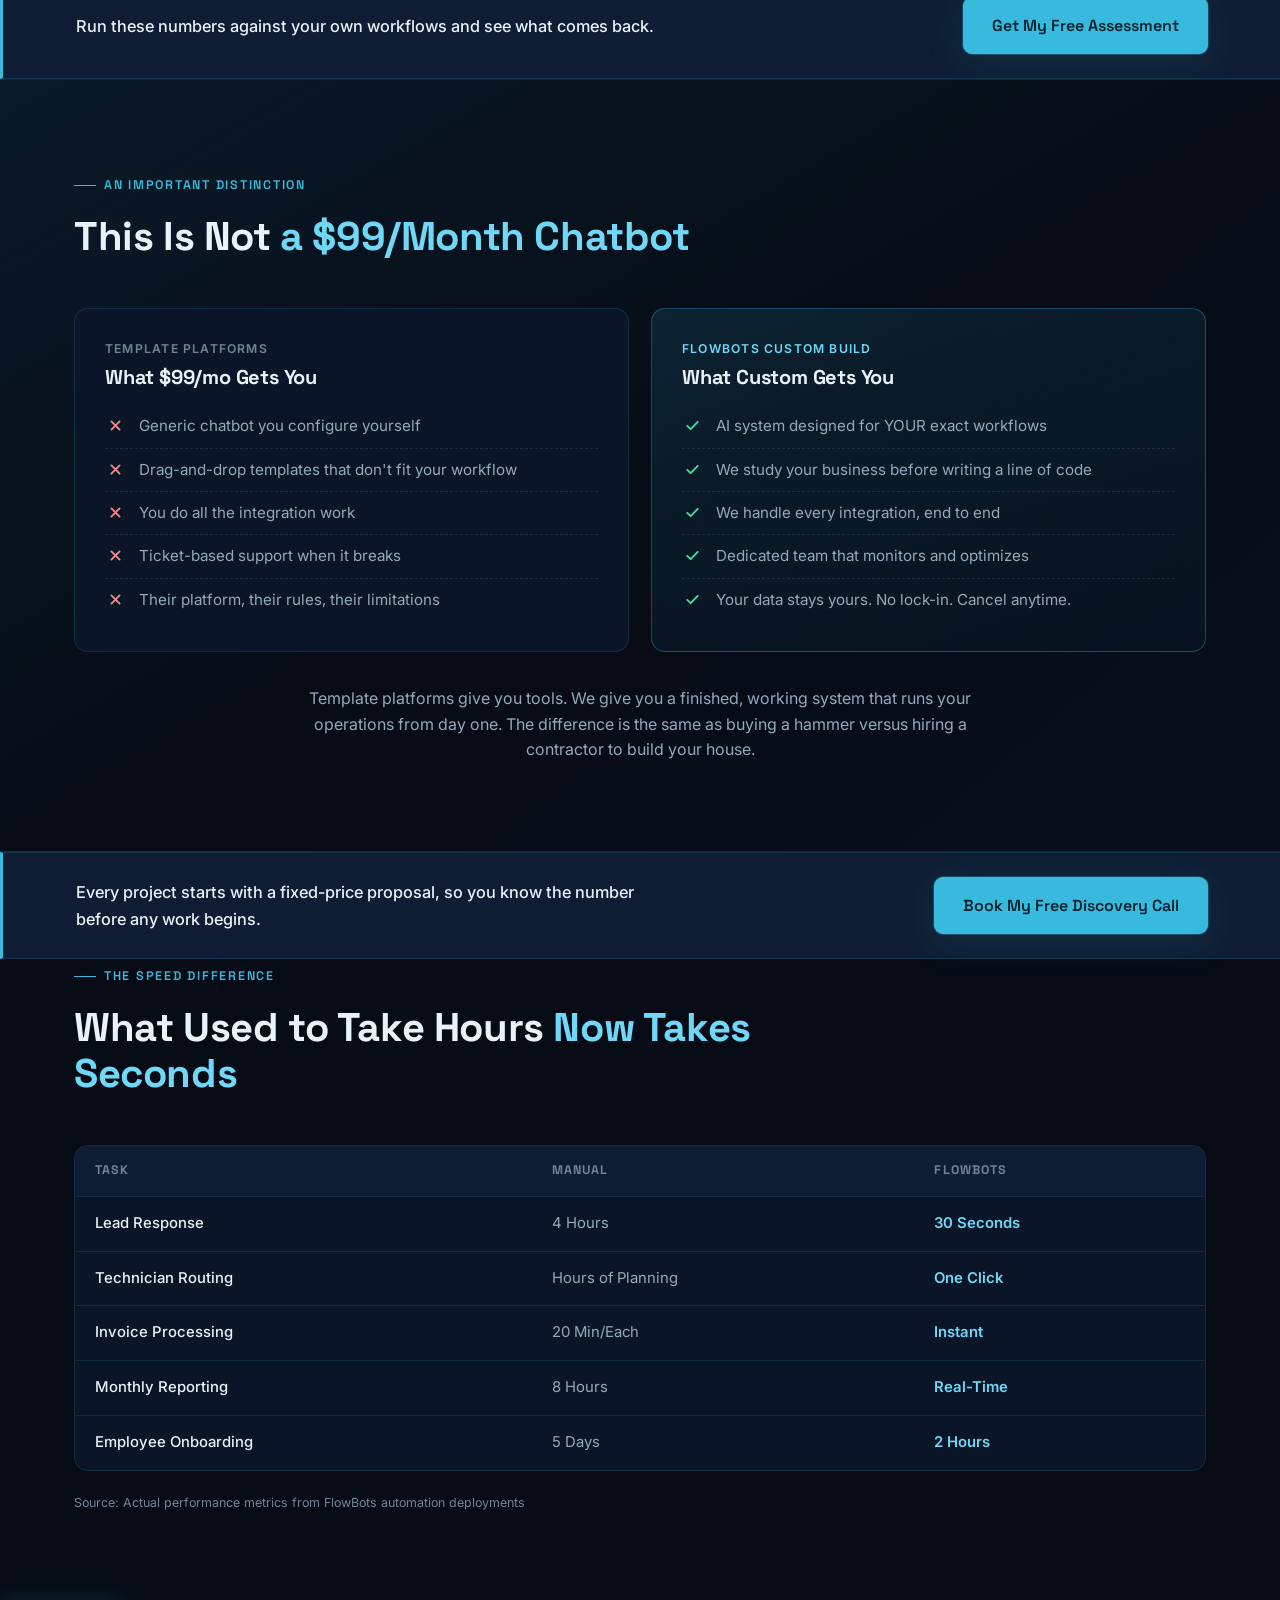
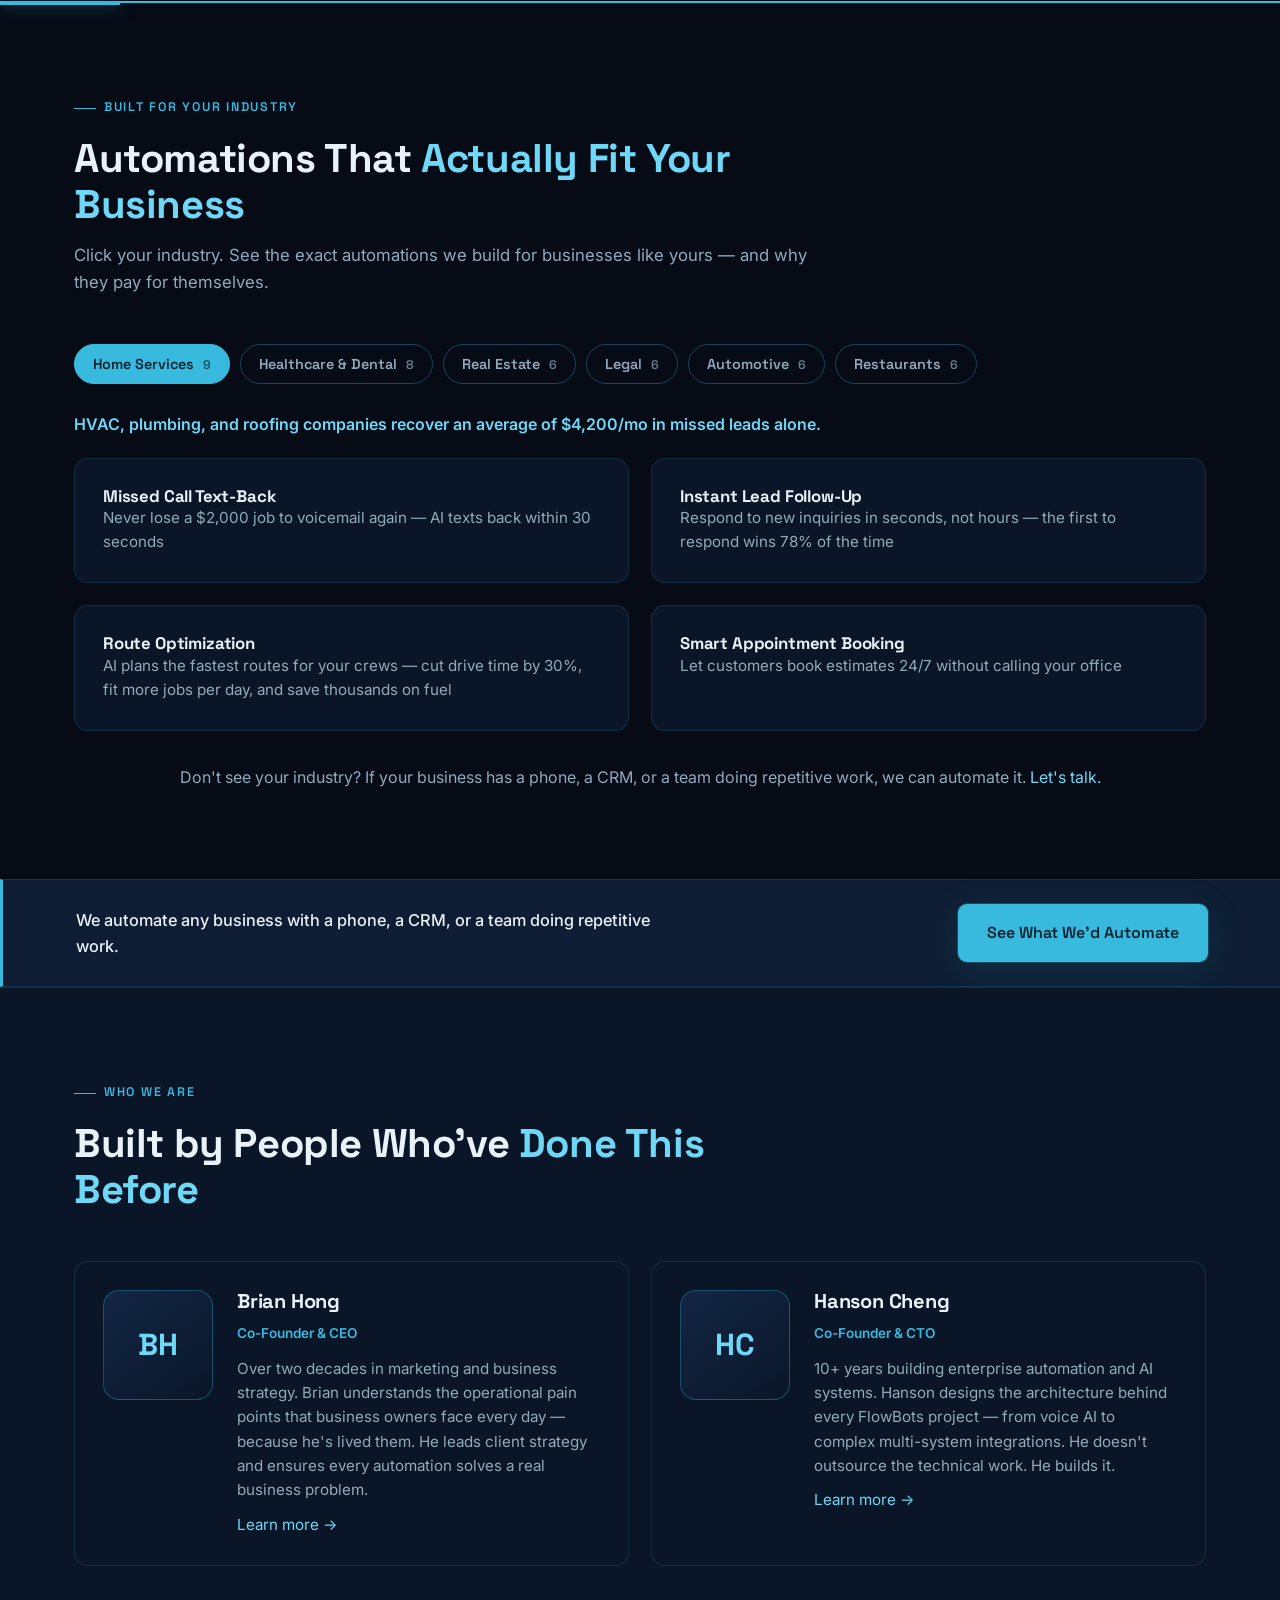
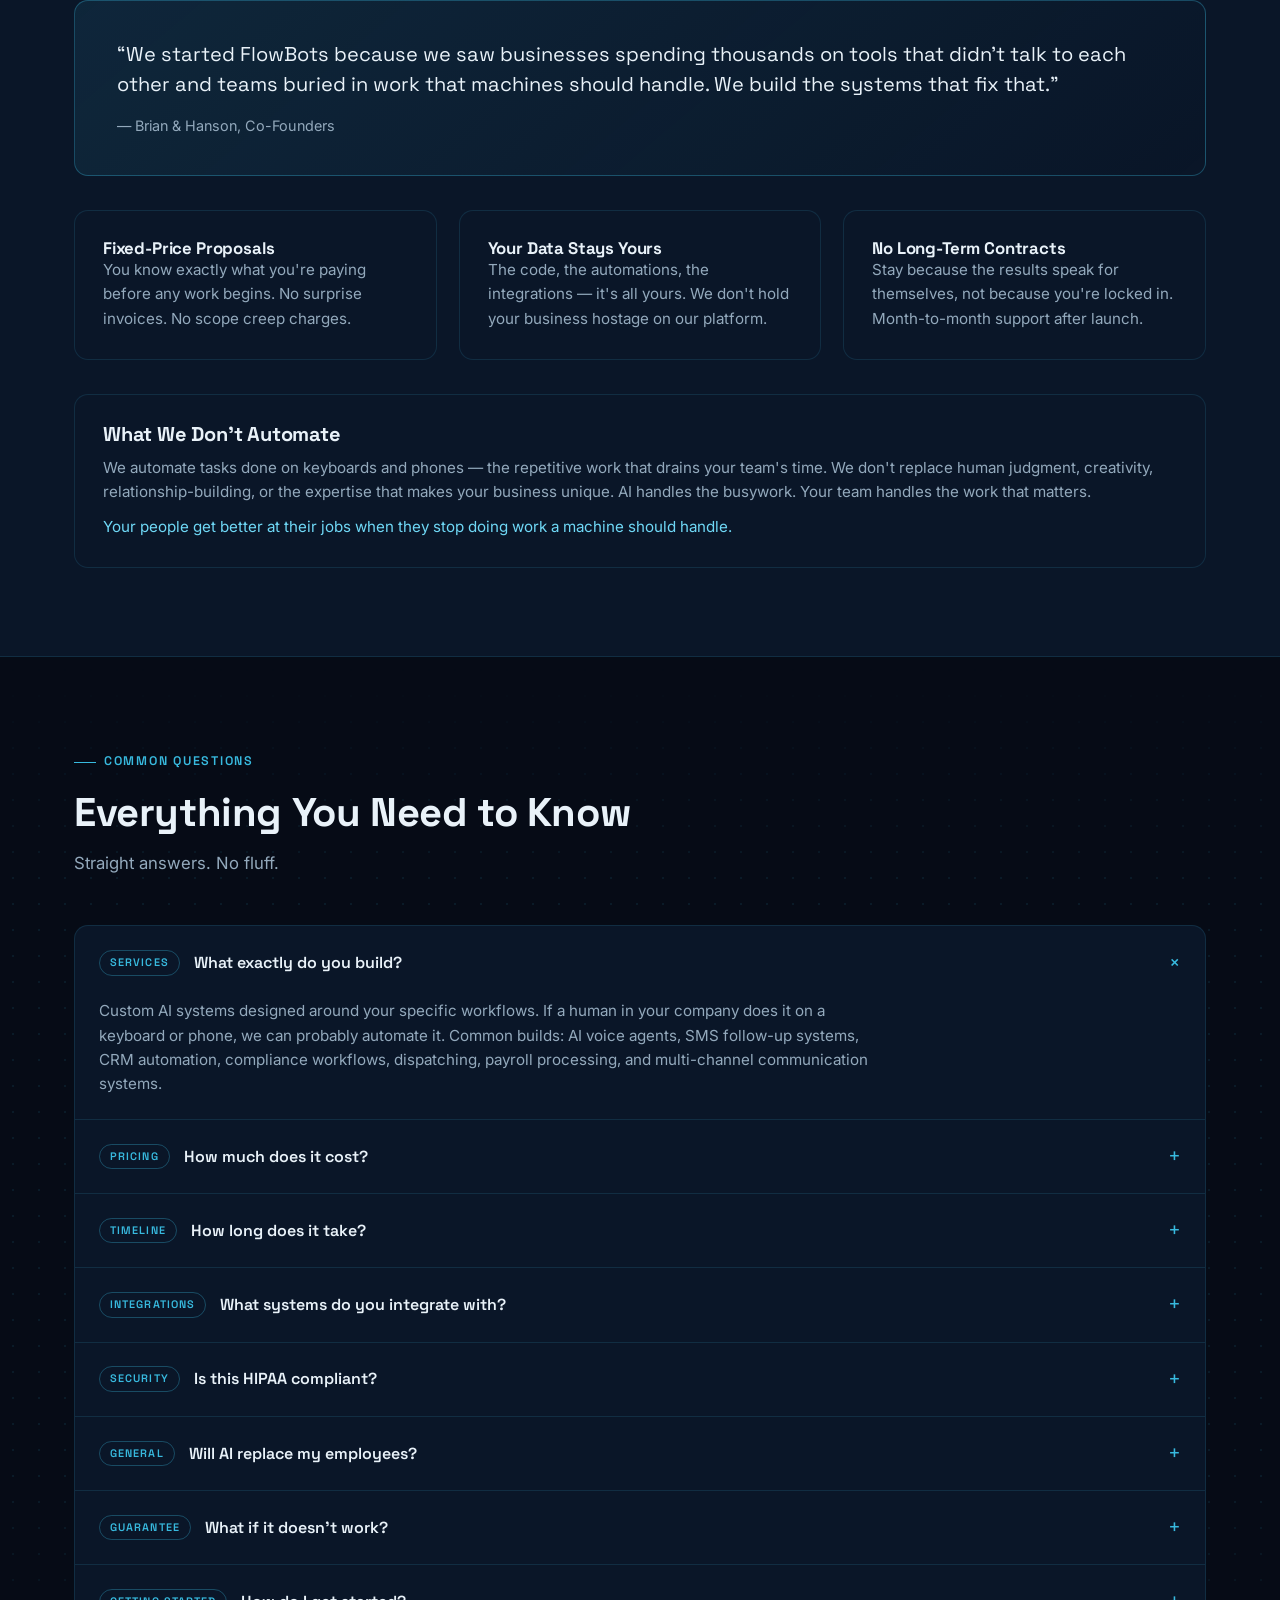
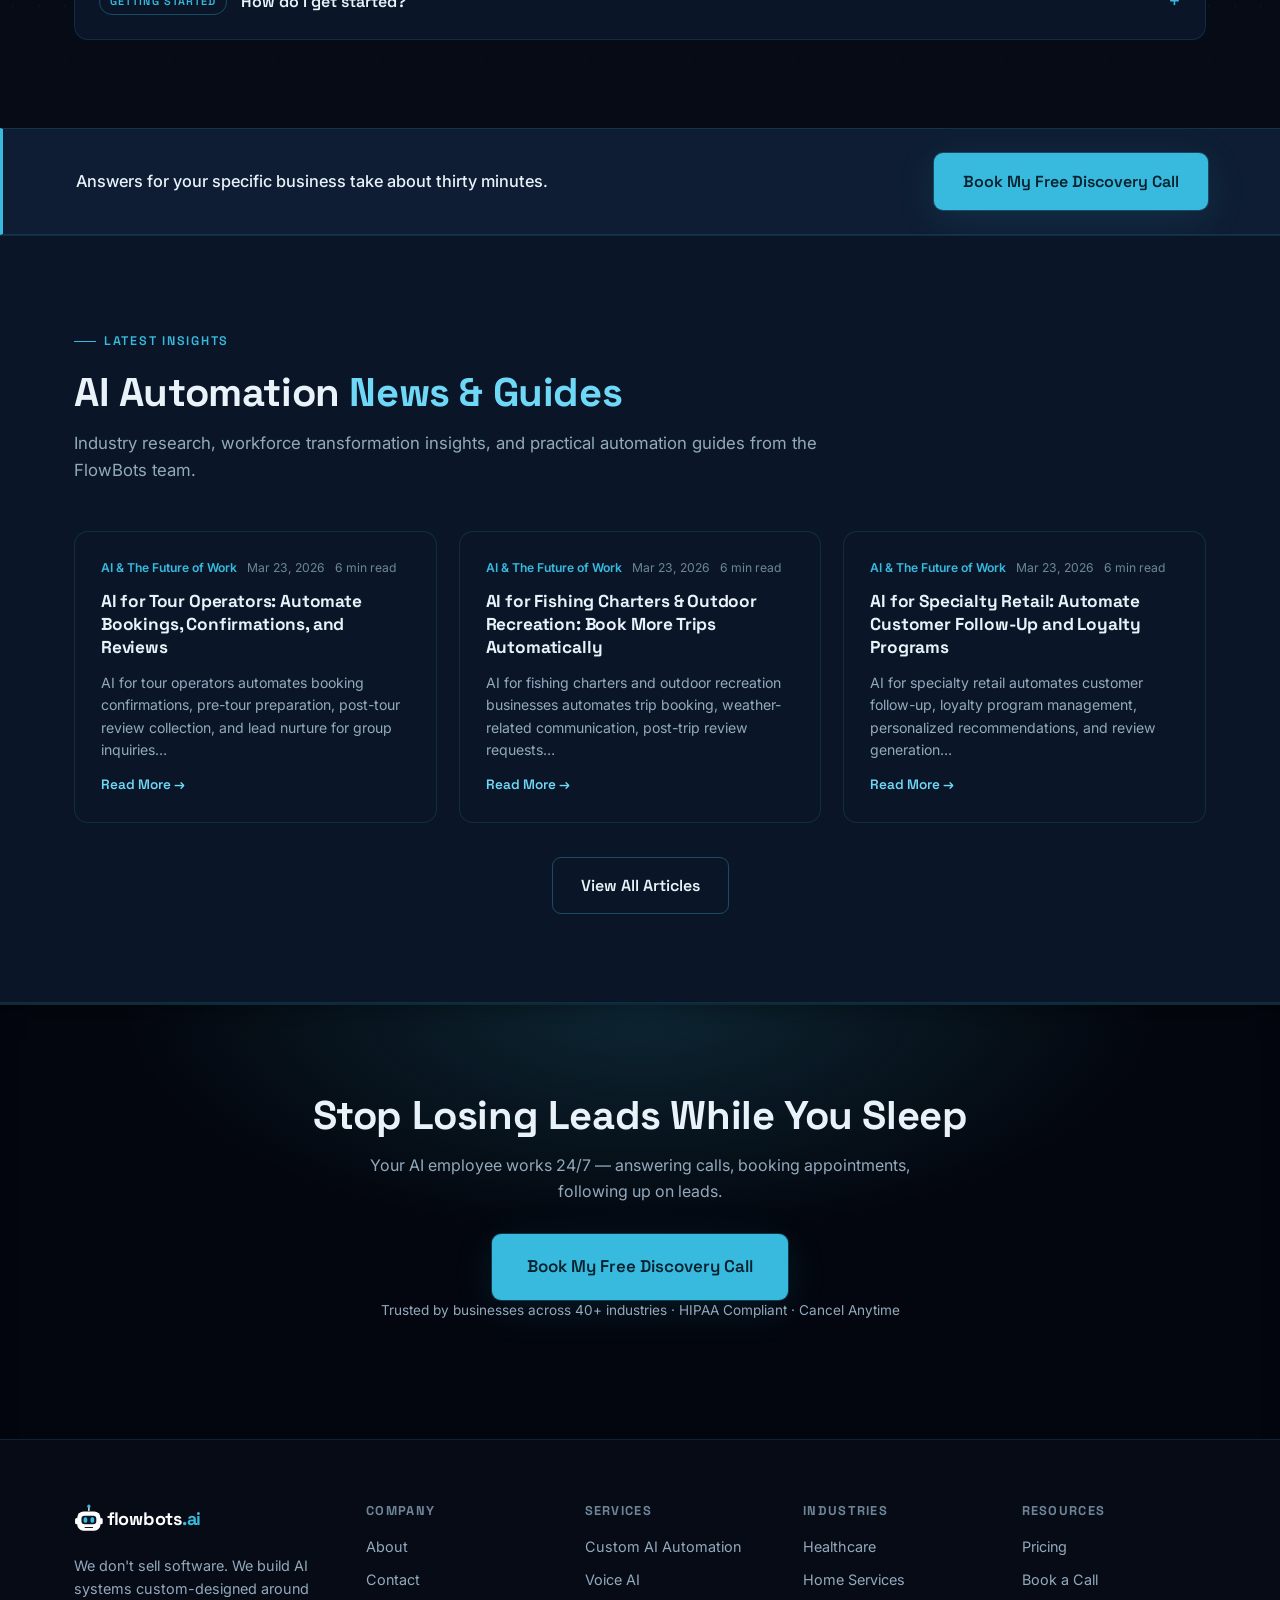
==== commit 55b39cc2: "Close the CTA void and lift the form out of the basement From the conversion audit:  - The homepage " ====
--- a/index.html
+++ b/index.html
@@ -8,7 +8,7 @@
 <link rel="preconnect" href="https://fonts.googleapis.com">
 <link rel="preconnect" href="https://fonts.gstatic.com" crossorigin>
 <link href="https://fonts.googleapis.com/css2?family=Space+Grotesk:wght@500;600;700&family=Inter:wght@400;500;600&display=swap" rel="stylesheet">
-<link rel="stylesheet" href="style.css?v=27">
+<link rel="stylesheet" href="style.css?v=28">
 <script>/* These are the animated designs: motion is on unless a URL explicitly
    asks for ?motion=off. A production build should restore respect for
    prefers-reduced-motion; this is a review prototype. */
@@ -354,6 +354,65 @@
   </div>
 </section>
 
+
+<section class="lead-section sec-feature" id="assessment">
+  <div class="wrap lead-grid">
+    <div class="lead-copy">
+      <span class="eyebrow">Free Automation Assessment</span>
+      <h2>See exactly what we would automate in your business</h2>
+      <p>Tell us what is eating your team's time. We map your current workflows and send back the three automations with the strongest projected return, before you commit to anything.</p>
+      <ul class="lead-assure">
+        <li>No cost and no obligation</li>
+        <li>A reply within one business day</li>
+        <li>HIPAA compliant and SOC 2 certified</li>
+        <li>Your data and workflows stay yours</li>
+      </ul>
+      <p class="lead-alt">Would rather talk it through now? <a href="tel:+15047174837" data-track="tel-click">Call (504) 717-4837</a></p>
+    </div>
+
+    <form class="lead-form" novalidate data-leadform>
+      <div class="field">
+        <label for="lf-name">Your name</label>
+        <input id="lf-name" name="name" type="text" autocomplete="name" required aria-describedby="lf-name-err">
+        <span class="field-err" id="lf-name-err" role="alert"></span>
+      </div>
+      <div class="field">
+        <label for="lf-email">Work email</label>
+        <input id="lf-email" name="email" type="email" autocomplete="email" inputmode="email" required aria-describedby="lf-email-err">
+        <span class="field-err" id="lf-email-err" role="alert"></span>
+      </div>
+      <div class="field">
+        <label for="lf-phone">Phone <span class="opt">(optional)</span></label>
+        <input id="lf-phone" name="phone" type="tel" autocomplete="tel" inputmode="tel" aria-describedby="lf-phone-hint">
+        <span class="field-hint" id="lf-phone-hint">Add it if you would prefer we call you back.</span>
+      </div>
+      <div class="field">
+        <label for="lf-problem">What is eating your team's time?</label>
+        <select id="lf-problem" name="problem" required aria-describedby="lf-problem-err">
+          <option value="">Choose the closest one</option>
+          <option>We are missing calls after hours</option>
+          <option>Leads go cold before we follow up</option>
+          <option>My team is buried in repetitive tasks</option>
+          <option>We need to scale without hiring</option>
+          <option>Something else</option>
+        </select>
+        <span class="field-err" id="lf-problem-err" role="alert"></span>
+      </div>
+      <button type="submit" class="btn btn-primary btn-lg lead-submit">Get My Free Assessment</button>
+      <p class="lead-privacy">We use your details only to prepare and send your assessment. See our <a href="https://www.flowbots.ai/privacy-policy/">Privacy Policy</a>.</p>
+    </form>
+
+    <div class="lead-success" hidden role="status">
+      <span class="lead-tick" aria-hidden="true">
+        <svg class="ico" aria-hidden="true"><use href="#i-check"></use></svg>
+      </span>
+      <h3>Your assessment request is in</h3>
+      <p>We will map your workflows and reply within one business day with the three automations we would build first, and what each is worth.</p>
+      <p class="lead-alt">Need it sooner? <a href="tel:+15047174837" data-track="tel-click">Call (504) 717-4837</a></p>
+    </div>
+  </div>
+</section>
+
 <!-- ============ INVESTMENT ============ -->
 <section class="sec-inset">
   <div class="wrap">
@@ -370,6 +429,15 @@
     <p class="center small muted mt-1 reveal">Calculate your actual automation ROI on our free discovery call.</p>
   </div>
 </section>
+
+
+<!-- ============ CTA STRIP ============ -->
+<div class="cta-strip">
+  <div class="wrap cta-strip-inner">
+    <p>Run these numbers against your own workflows and see what comes back.</p>
+    <a class="btn btn-primary" href="#assessment" data-track="cta-strip-roi">Get My Free Assessment</a>
+  </div>
+</div>
 
 <!-- ============ NOT A CHATBOT ============ -->
 <section class="sec-wash">
@@ -406,6 +474,15 @@
   </div>
 </section>
 
+
+<!-- ============ CTA STRIP ============ -->
+<div class="cta-strip">
+  <div class="wrap cta-strip-inner">
+    <p>Every project starts with a fixed-price proposal, so you know the number before any work begins.</p>
+    <a class="btn btn-primary" href="https://www.flowbots.ai/book-call/" data-track="cta-strip-price">Book My Free Discovery Call</a>
+  </div>
+</div>
+
 <!-- ============ SPEED TABLE ============ -->
 <section style="padding-top:0">
   <div class="wrap">
@@ -504,6 +581,15 @@
     <p class="center mt-3 muted reveal">Don't see your industry? If your business has a phone, a CRM, or a team doing repetitive work, we can automate it. <a href="industries.html">Let's talk.</a></p>
   </div>
 </section>
+
+
+<!-- ============ CTA STRIP ============ -->
+<div class="cta-strip">
+  <div class="wrap cta-strip-inner">
+    <p>We automate any business with a phone, a CRM, or a team doing repetitive work.</p>
+    <a class="btn btn-primary" href="#assessment" data-track="cta-strip-industry">See What We'd Automate</a>
+  </div>
+</div>
 
 <!-- ============ WHO WE ARE ============ -->
 <section class="sec-panel">
@@ -598,6 +684,15 @@
   </div>
 </section>
 
+
+<!-- ============ CTA STRIP ============ -->
+<div class="cta-strip">
+  <div class="wrap cta-strip-inner">
+    <p>Answers for your specific business take about thirty minutes.</p>
+    <a class="btn btn-primary" href="https://www.flowbots.ai/book-call/" data-track="cta-strip-faq">Book My Free Discovery Call</a>
+  </div>
+</div>
+
 <!-- ============ BLOG TEASER ============ -->
 <section class="sec-panel">
   <div class="wrap">
@@ -630,64 +725,6 @@
   </div>
 </section>
 
-
-<section class="lead-section sec-feature" id="assessment">
-  <div class="wrap lead-grid">
-    <div class="lead-copy">
-      <span class="eyebrow">Free Automation Assessment</span>
-      <h2>See exactly what we would automate in your business</h2>
-      <p>Tell us what is eating your team's time. We map your current workflows and send back the three automations with the strongest projected return, before you commit to anything.</p>
-      <ul class="lead-assure">
-        <li>No cost and no obligation</li>
-        <li>A reply within one business day</li>
-        <li>HIPAA compliant and SOC 2 certified</li>
-        <li>Your data and workflows stay yours</li>
-      </ul>
-      <p class="lead-alt">Would rather talk it through now? <a href="tel:+15047174837" data-track="tel-click">Call (504) 717-4837</a></p>
-    </div>
-
-    <form class="lead-form" novalidate data-leadform>
-      <div class="field">
-        <label for="lf-name">Your name</label>
-        <input id="lf-name" name="name" type="text" autocomplete="name" required aria-describedby="lf-name-err">
-        <span class="field-err" id="lf-name-err" role="alert"></span>
-      </div>
-      <div class="field">
-        <label for="lf-email">Work email</label>
-        <input id="lf-email" name="email" type="email" autocomplete="email" inputmode="email" required aria-describedby="lf-email-err">
-        <span class="field-err" id="lf-email-err" role="alert"></span>
-      </div>
-      <div class="field">
-        <label for="lf-phone">Phone <span class="opt">(optional)</span></label>
-        <input id="lf-phone" name="phone" type="tel" autocomplete="tel" inputmode="tel" aria-describedby="lf-phone-hint">
-        <span class="field-hint" id="lf-phone-hint">Add it if you would prefer we call you back.</span>
-      </div>
-      <div class="field">
-        <label for="lf-problem">What is eating your team's time?</label>
-        <select id="lf-problem" name="problem" required aria-describedby="lf-problem-err">
-          <option value="">Choose the closest one</option>
-          <option>We are missing calls after hours</option>
-          <option>Leads go cold before we follow up</option>
-          <option>My team is buried in repetitive tasks</option>
-          <option>We need to scale without hiring</option>
-          <option>Something else</option>
-        </select>
-        <span class="field-err" id="lf-problem-err" role="alert"></span>
-      </div>
-      <button type="submit" class="btn btn-primary btn-lg lead-submit">Get My Free Assessment</button>
-      <p class="lead-privacy">We use your details only to prepare and send your assessment. See our <a href="https://www.flowbots.ai/privacy-policy/">Privacy Policy</a>.</p>
-    </form>
-
-    <div class="lead-success" hidden role="status">
-      <span class="lead-tick" aria-hidden="true">
-        <svg class="ico" aria-hidden="true"><use href="#i-check"></use></svg>
-      </span>
-      <h3>Your assessment request is in</h3>
-      <p>We will map your workflows and reply within one business day with the three automations we would build first, and what each is worth.</p>
-      <p class="lead-alt">Need it sooner? <a href="tel:+15047174837" data-track="tel-click">Call (504) 717-4837</a></p>
-    </div>
-  </div>
-</section>
 
 <!-- ============ PRE-FOOTER CTA ============ -->
 <section class="prefoot">
@@ -796,6 +833,6 @@
 })();
 </script>
 
-<script src="app.js?v=27"></script>
+<script src="app.js?v=28"></script>
 </body>
 </html>
--- a/style.css
+++ b/style.css
@@ -1015,3 +1015,28 @@
 .int-marks li:hover .int-logo{color:var(--accent-bright);opacity:1}
 @media(max-width:1100px){.int-logo{height:26px}}
 @media(max-width:720px){.int-logo{height:24px}}
+
+/* ============================================================
+   CTA STRIP — a slim prompt at a decision point, not a second
+   offer. Kept visually lighter than the assessment band so the
+   two never compete, and worded for the argument above it.
+   ============================================================ */
+.cta-strip{
+  background:var(--surface-2);
+  border-top:1px solid var(--line);border-bottom:1px solid var(--line);
+  border-left:3px solid var(--accent);
+  padding:var(--s5) 0;
+}
+.cta-strip-inner{
+  display:flex;align-items:center;justify-content:space-between;
+  gap:var(--s6);
+}
+.cta-strip p{
+  color:var(--ink);font-size:1.02rem;font-weight:500;margin:0;max-width:58ch;
+}
+.cta-strip .btn{flex:none;white-space:nowrap}
+@media(max-width:820px){
+  .cta-strip-inner{flex-direction:column;align-items:flex-start;gap:var(--s4)}
+  .cta-strip p{font-size:.96rem}
+  .cta-strip .btn{width:100%;justify-content:center}
+}
